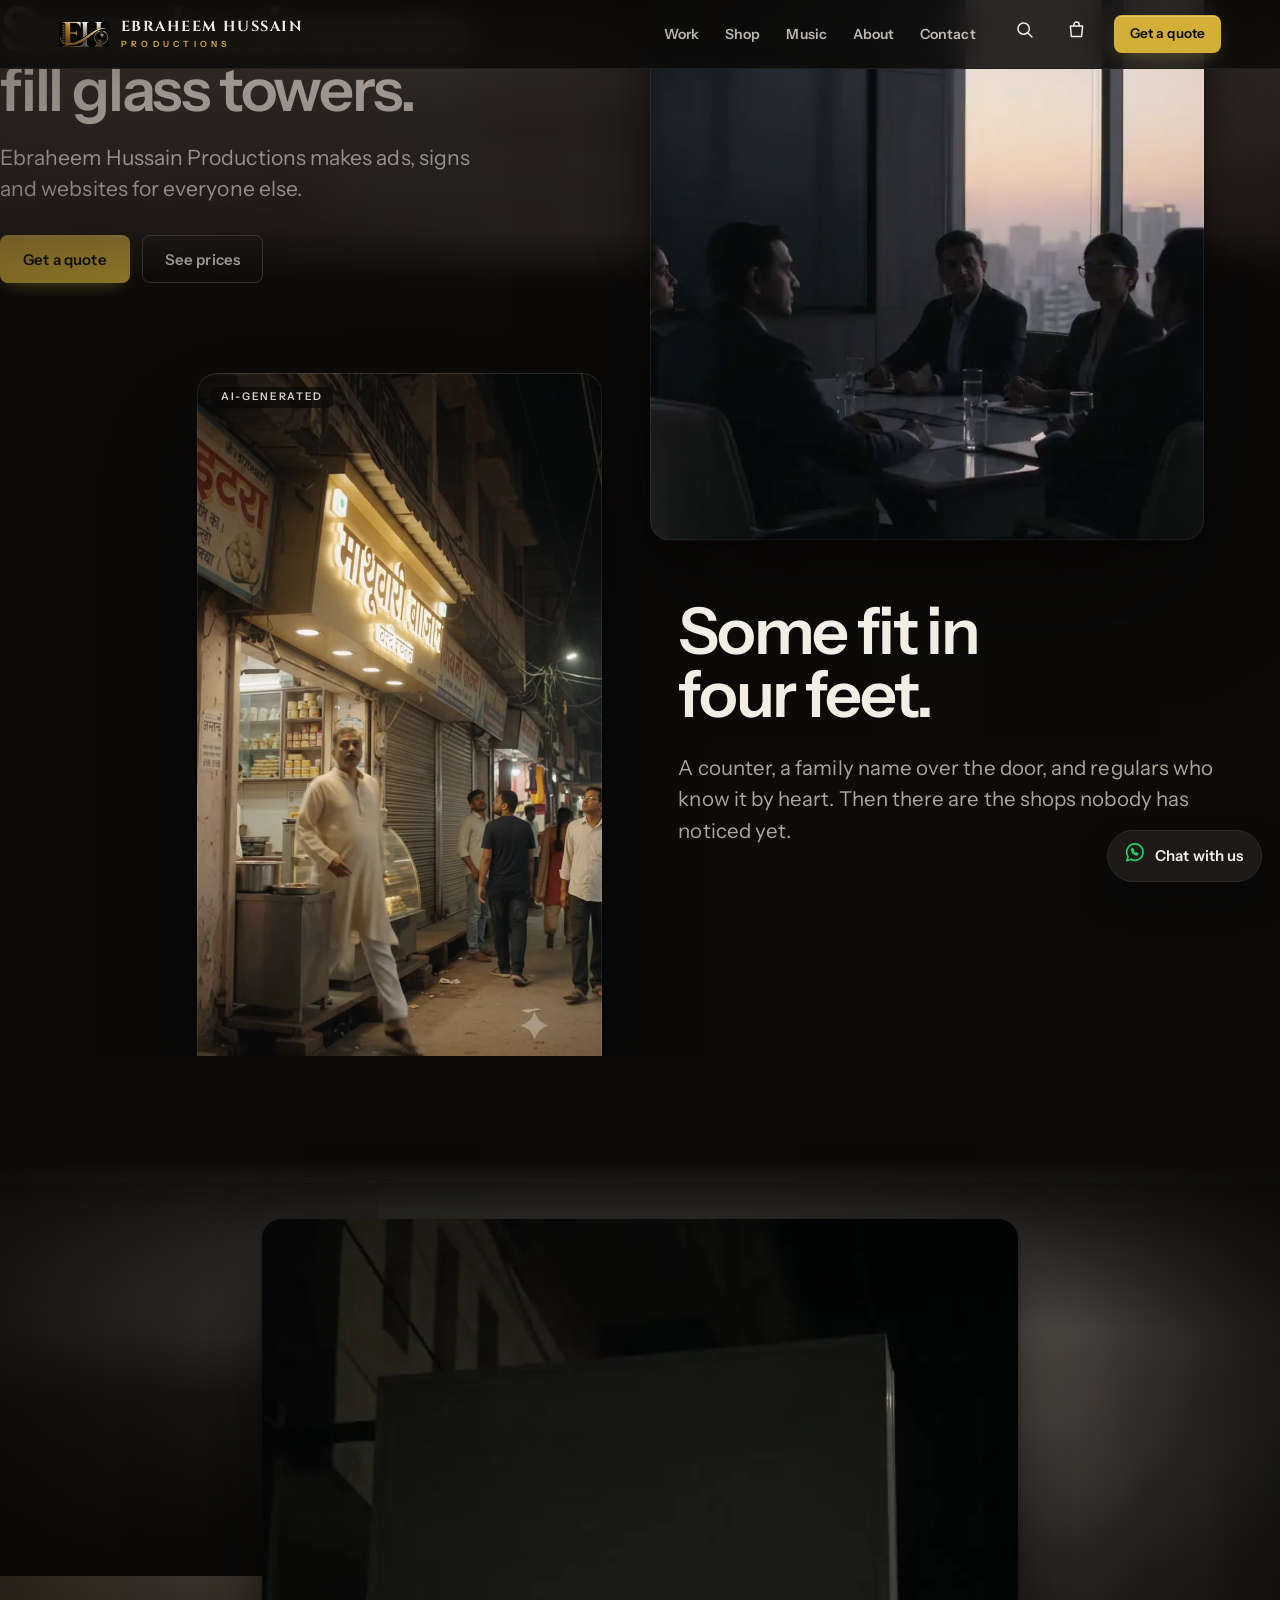
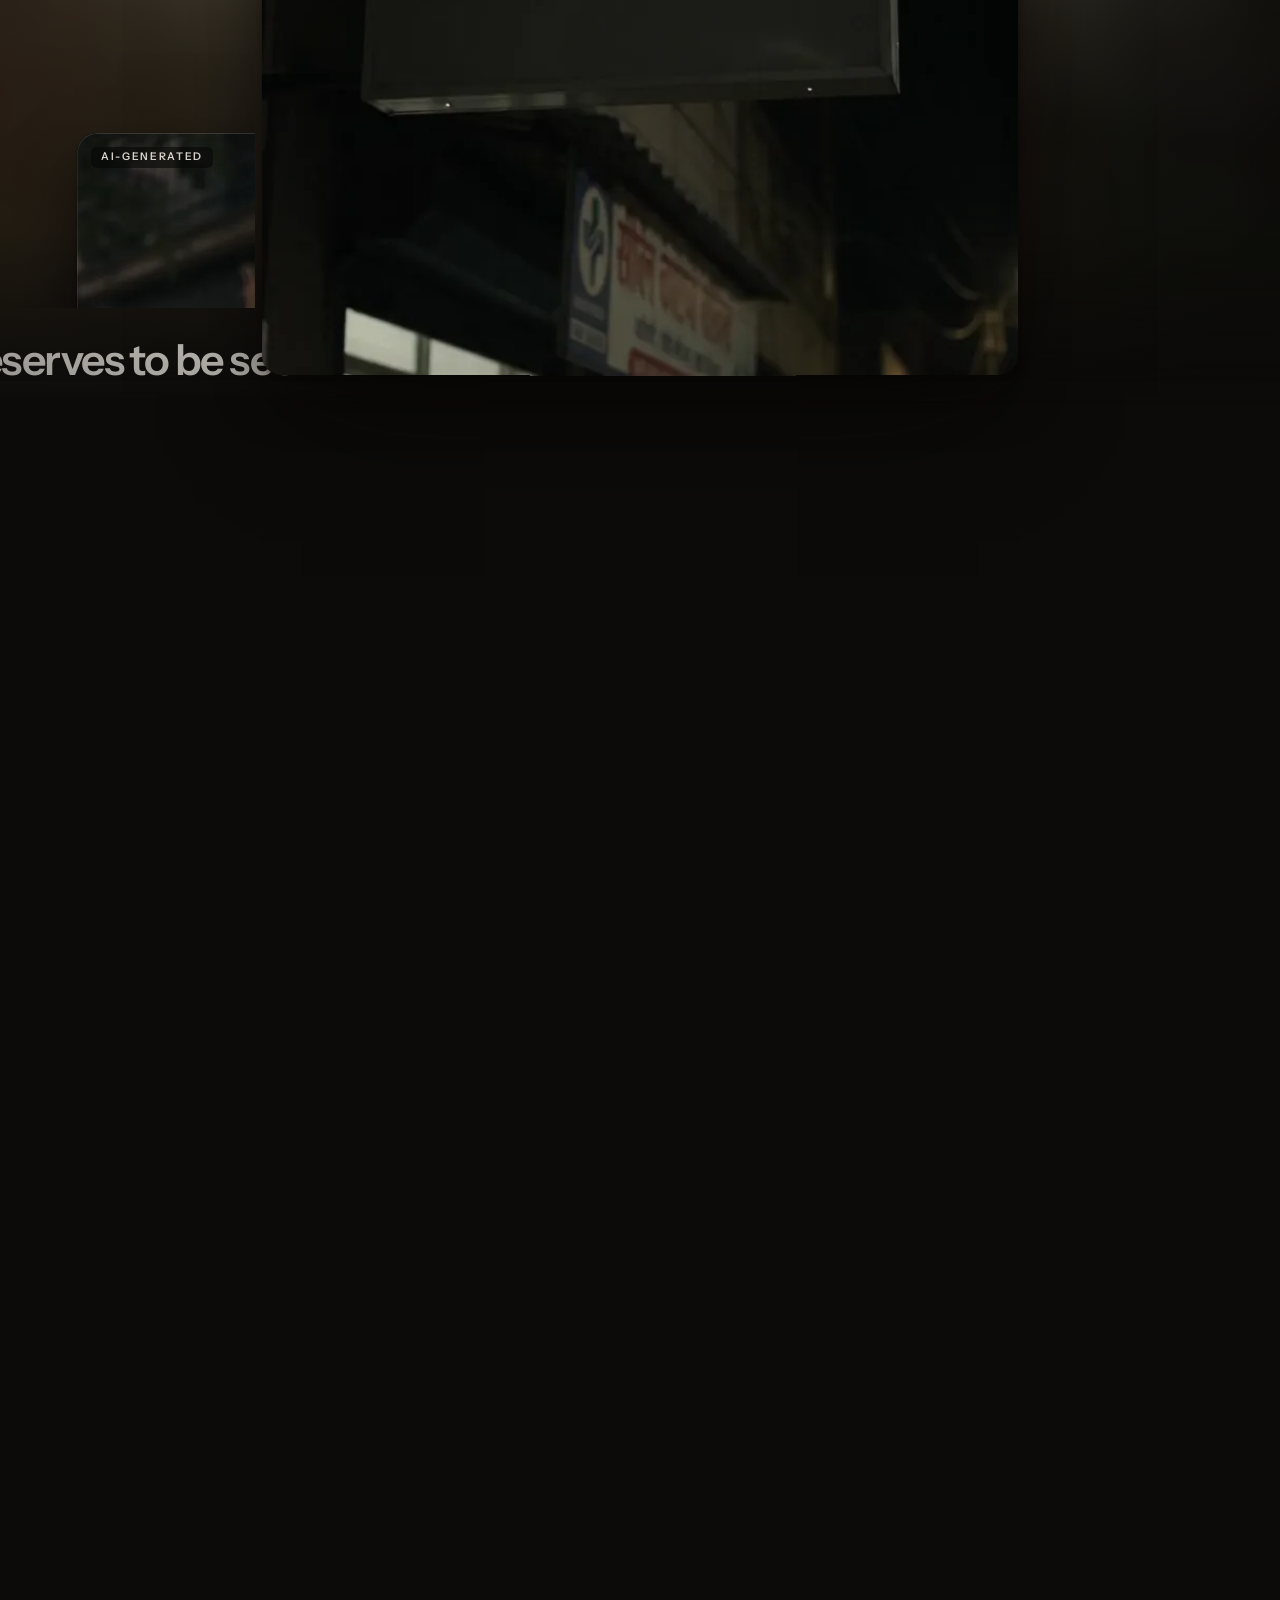
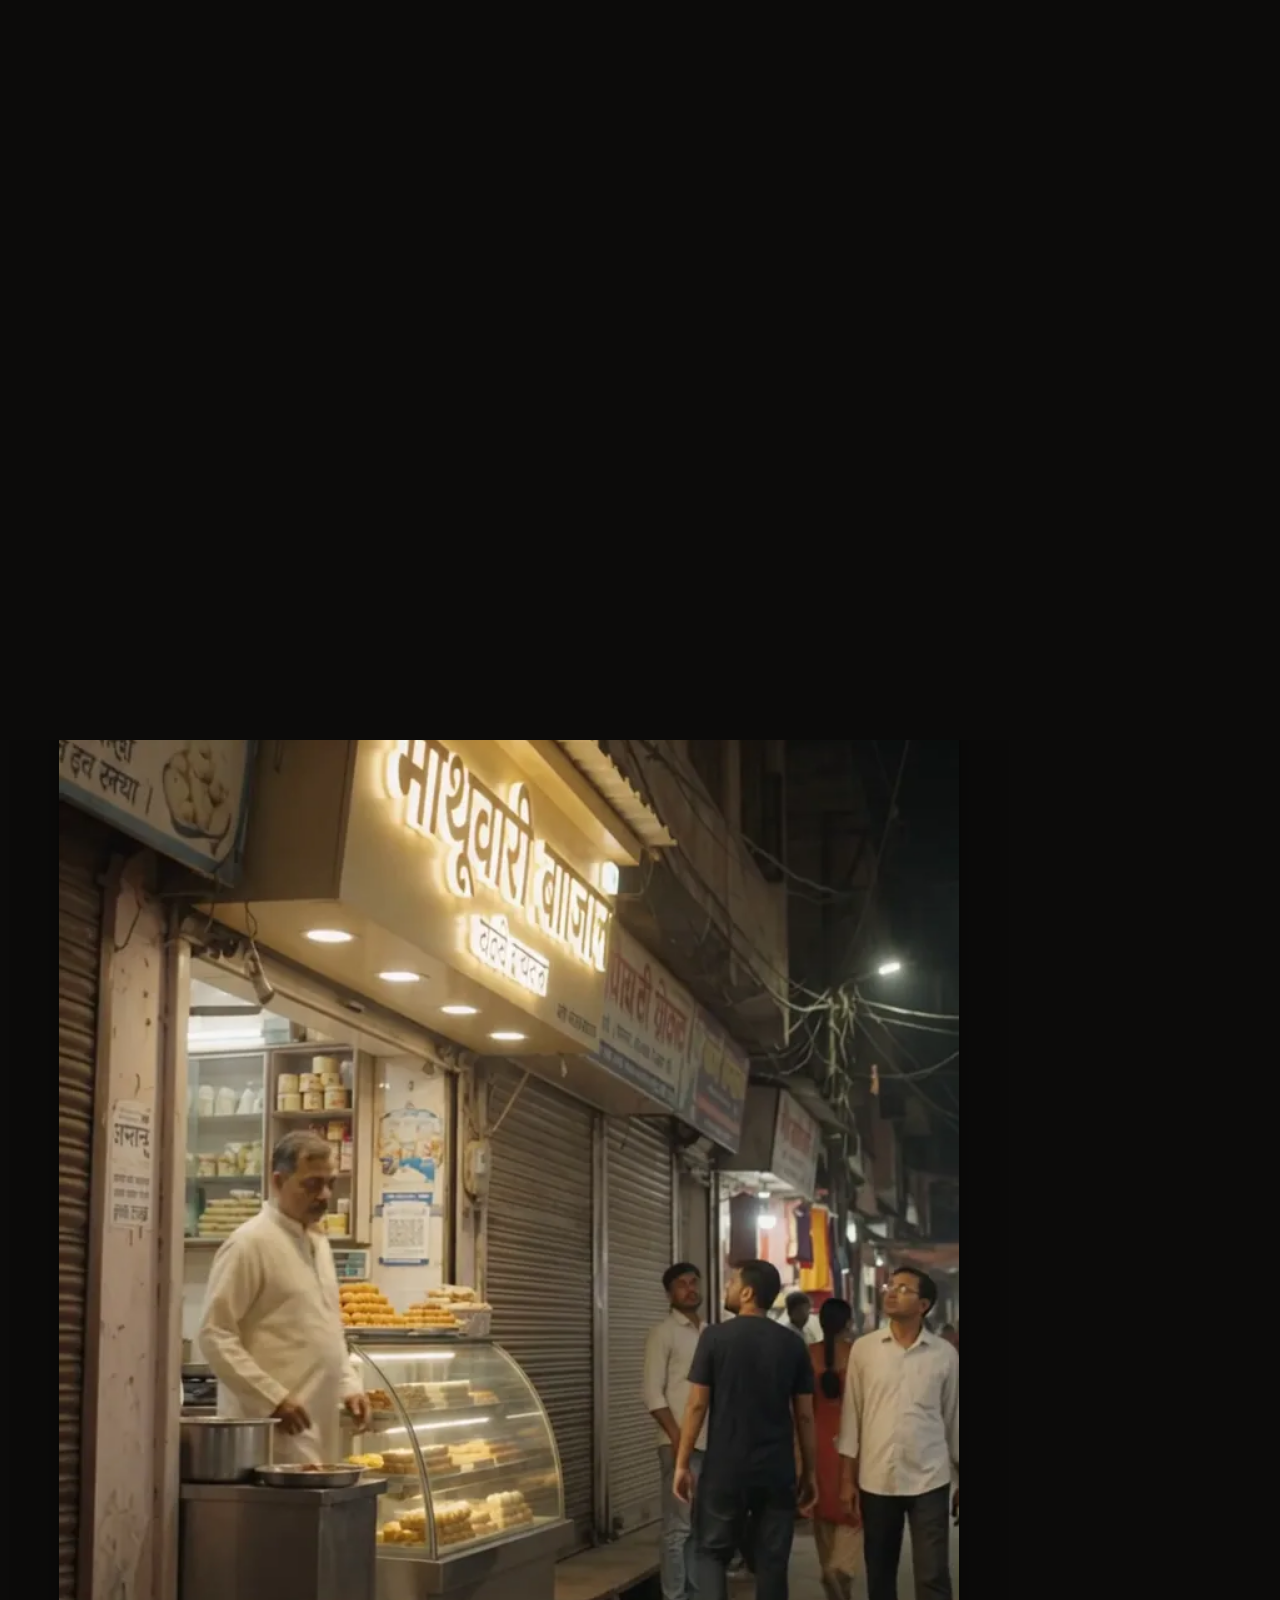
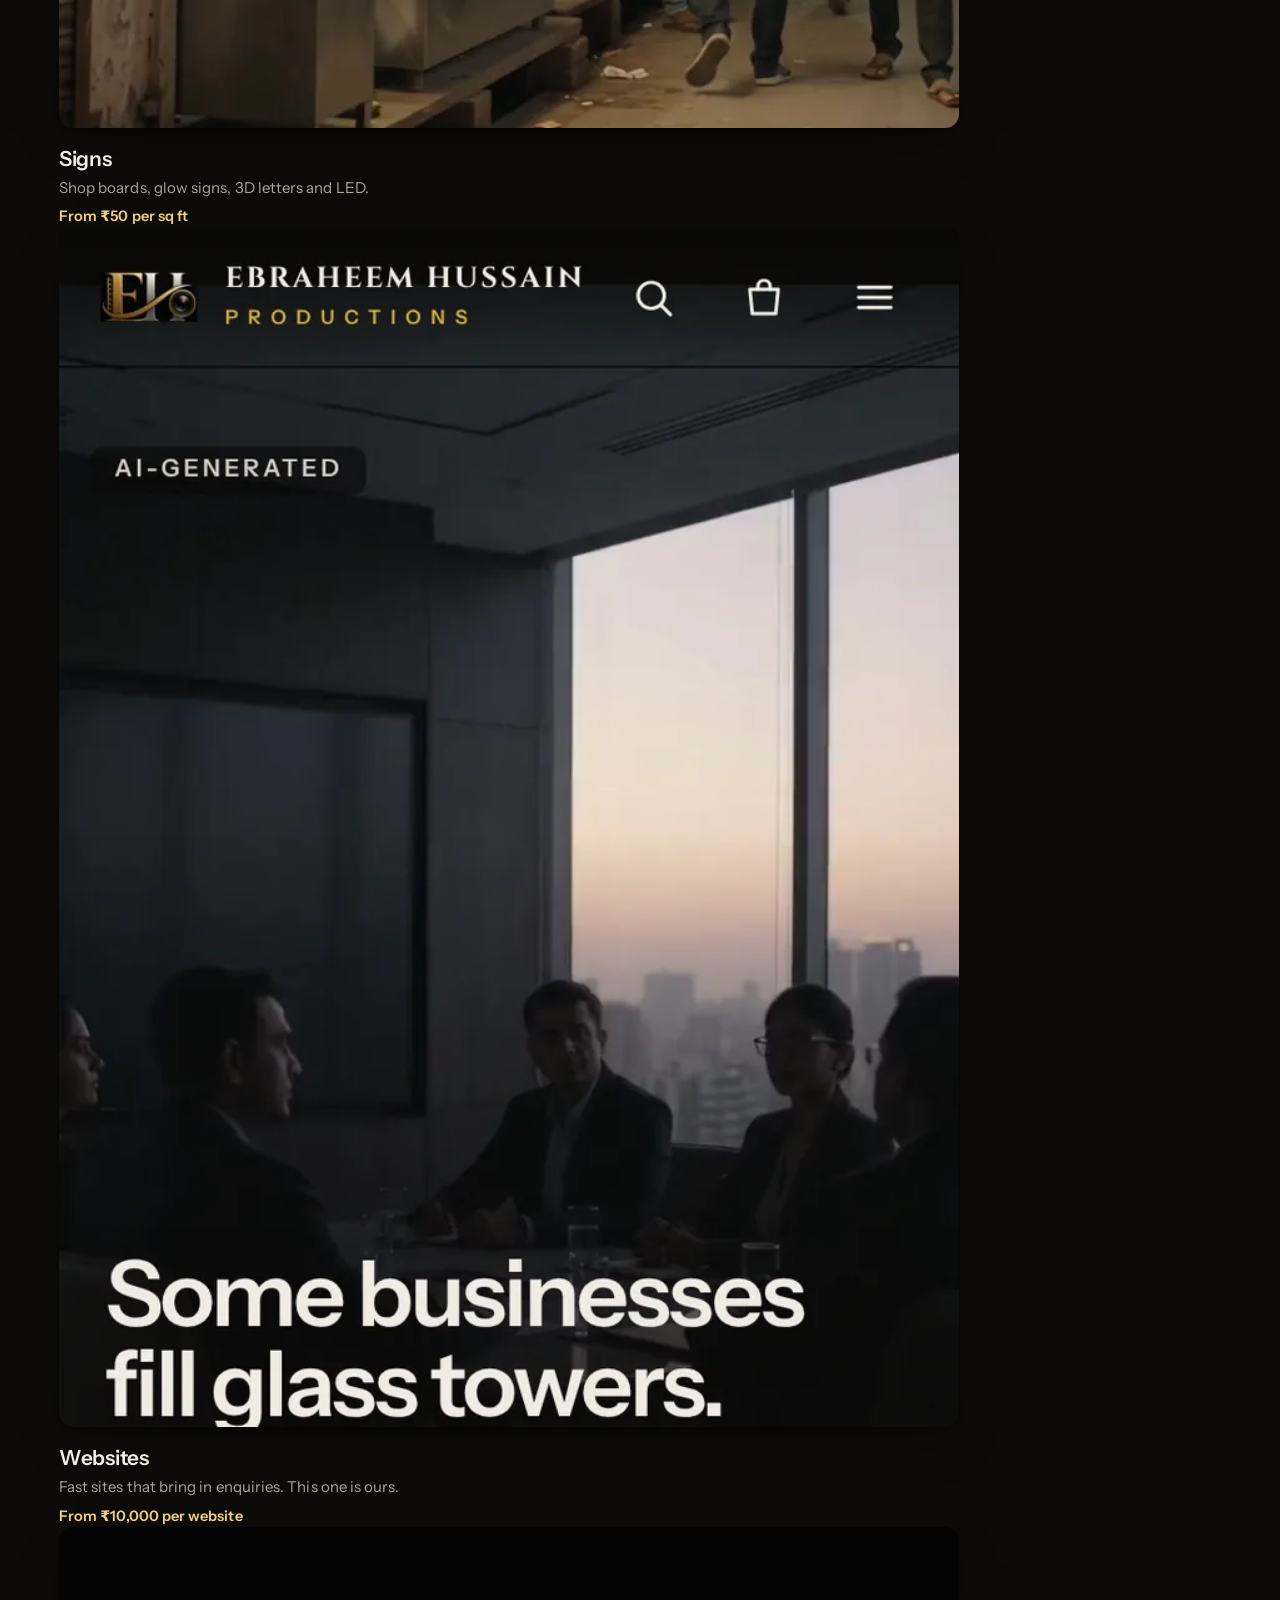
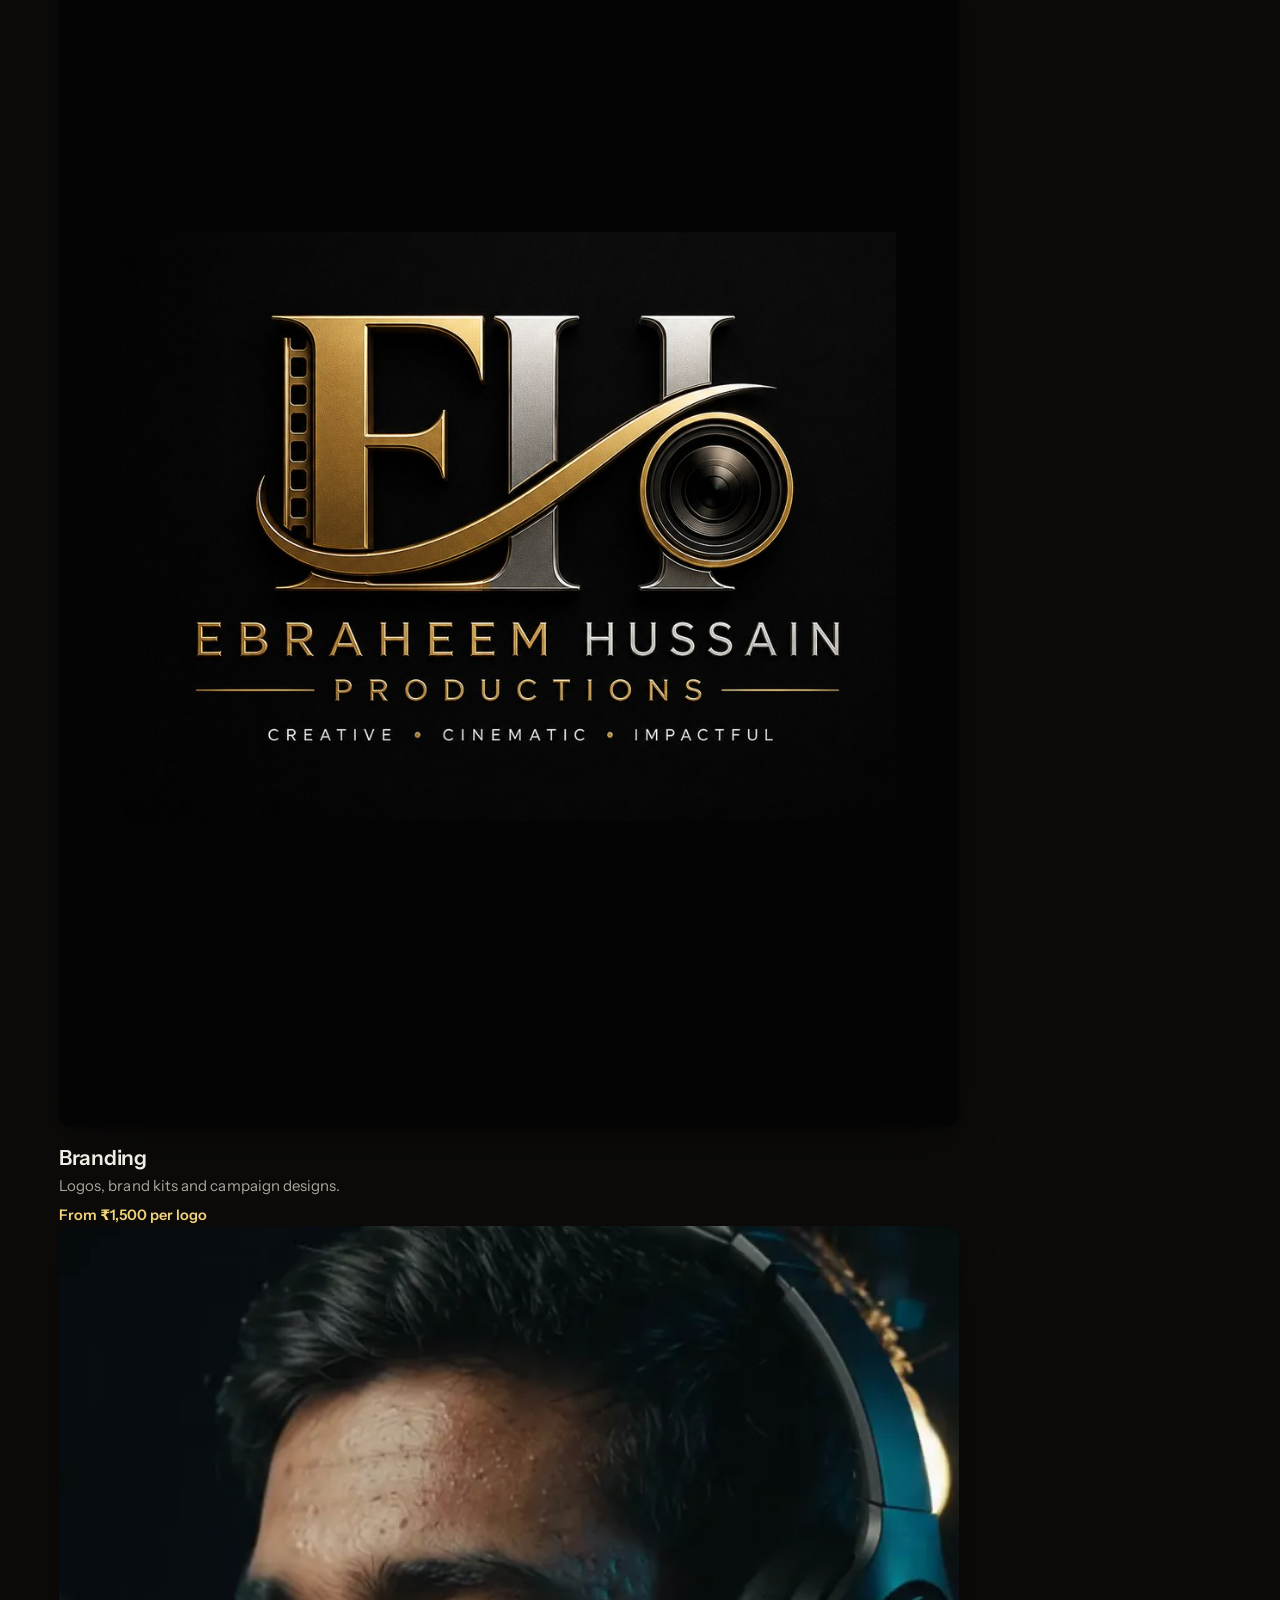
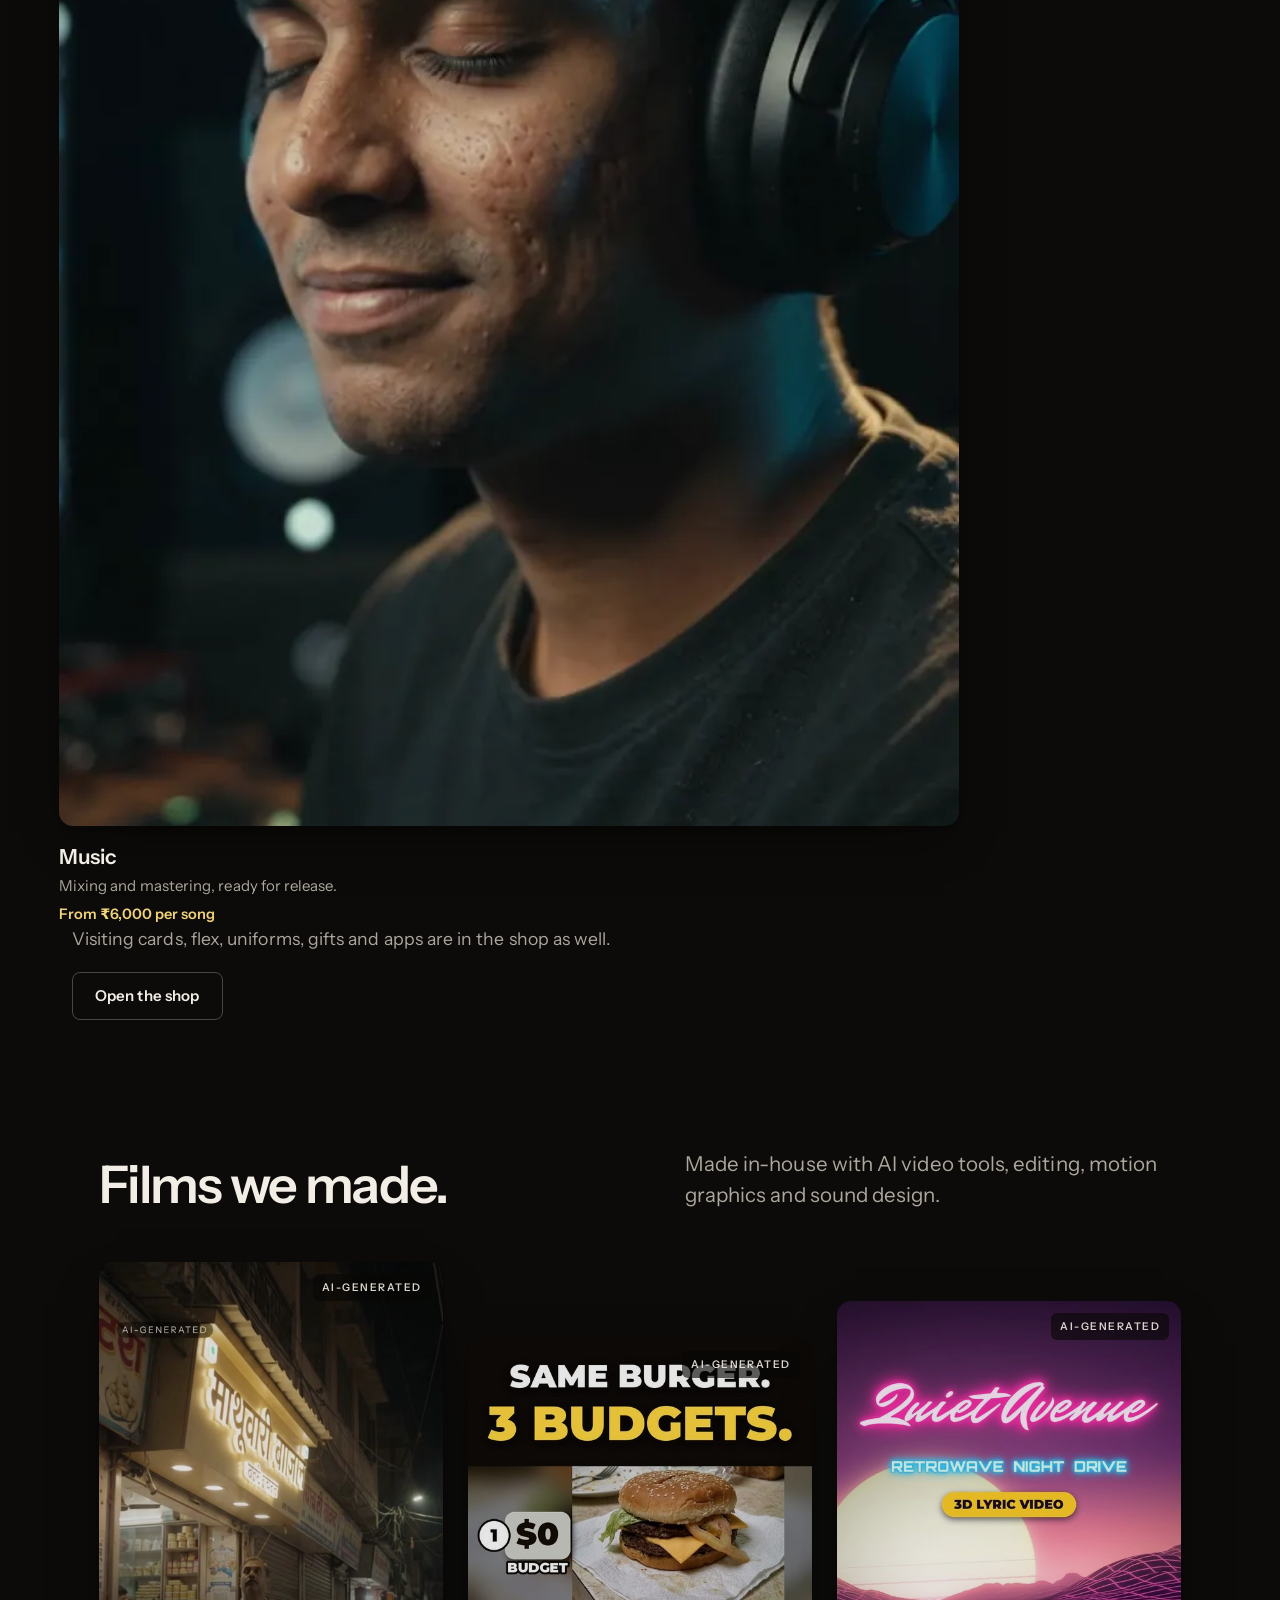
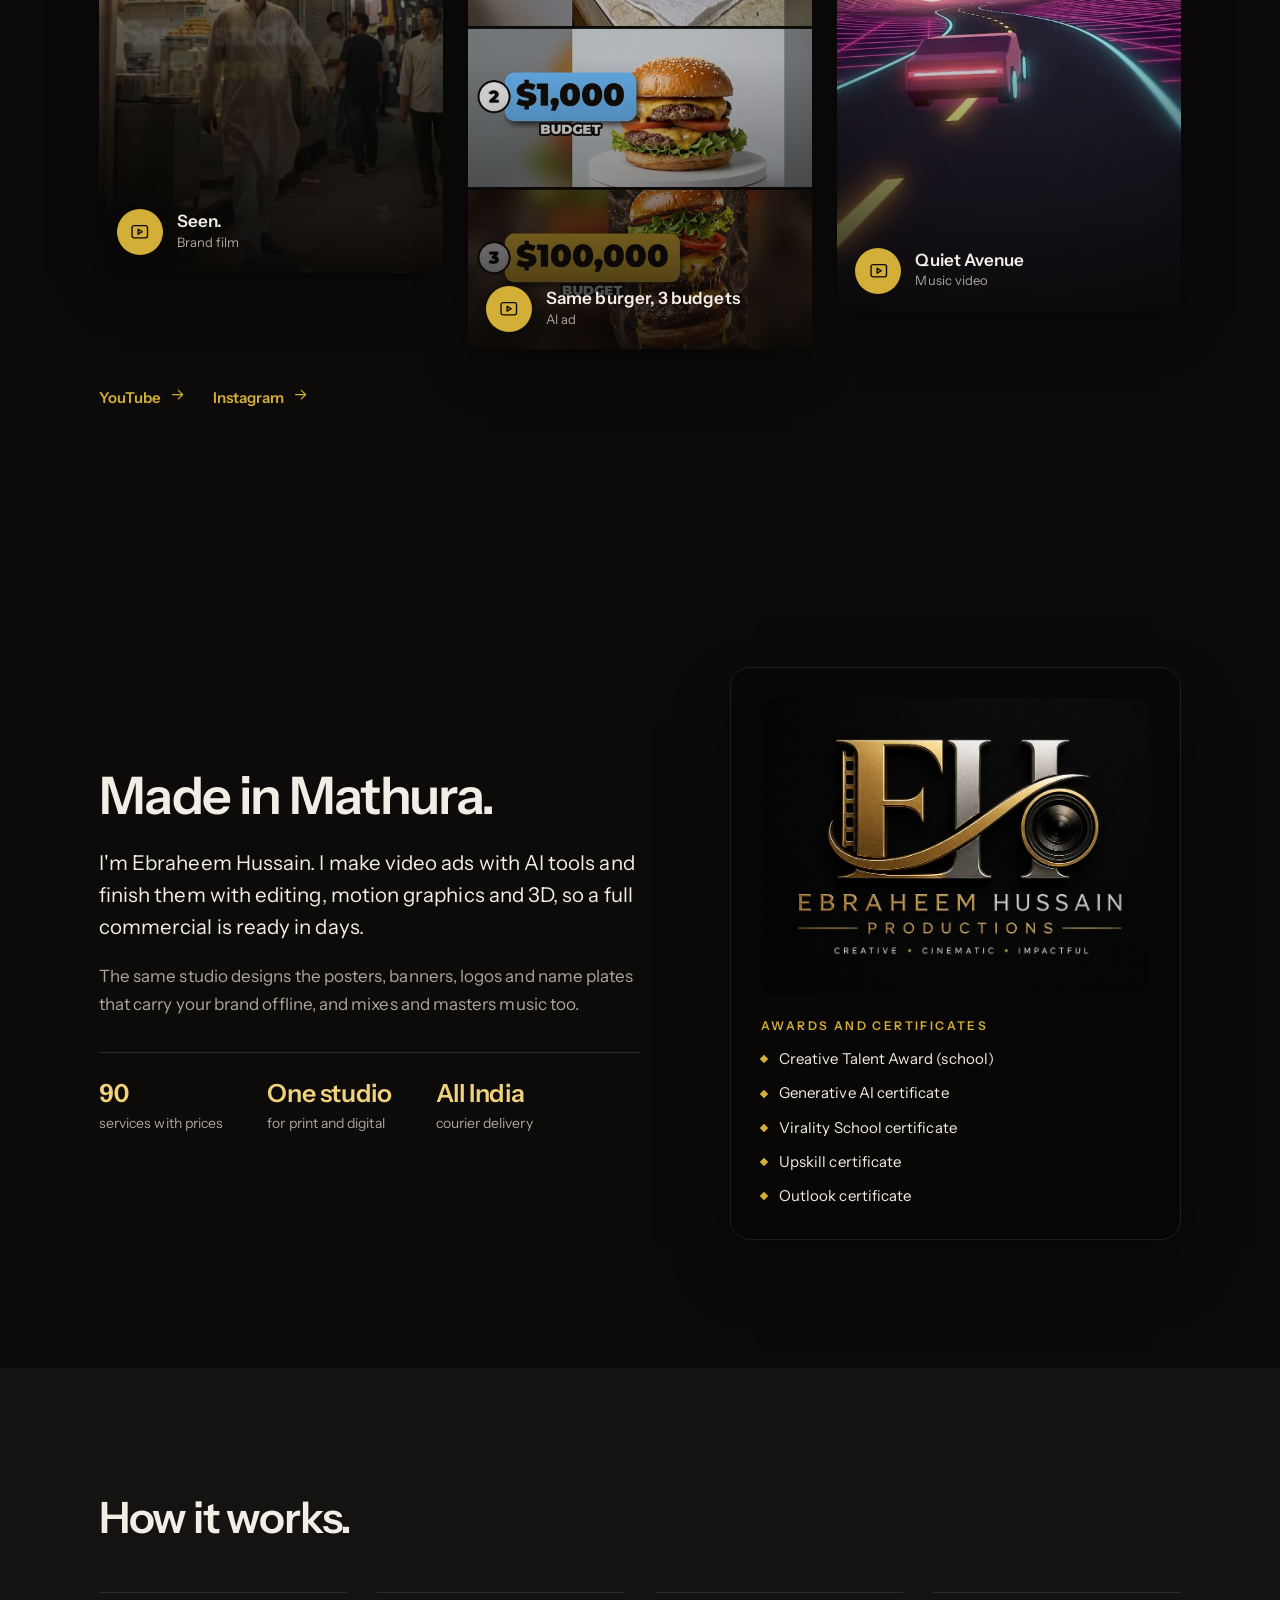
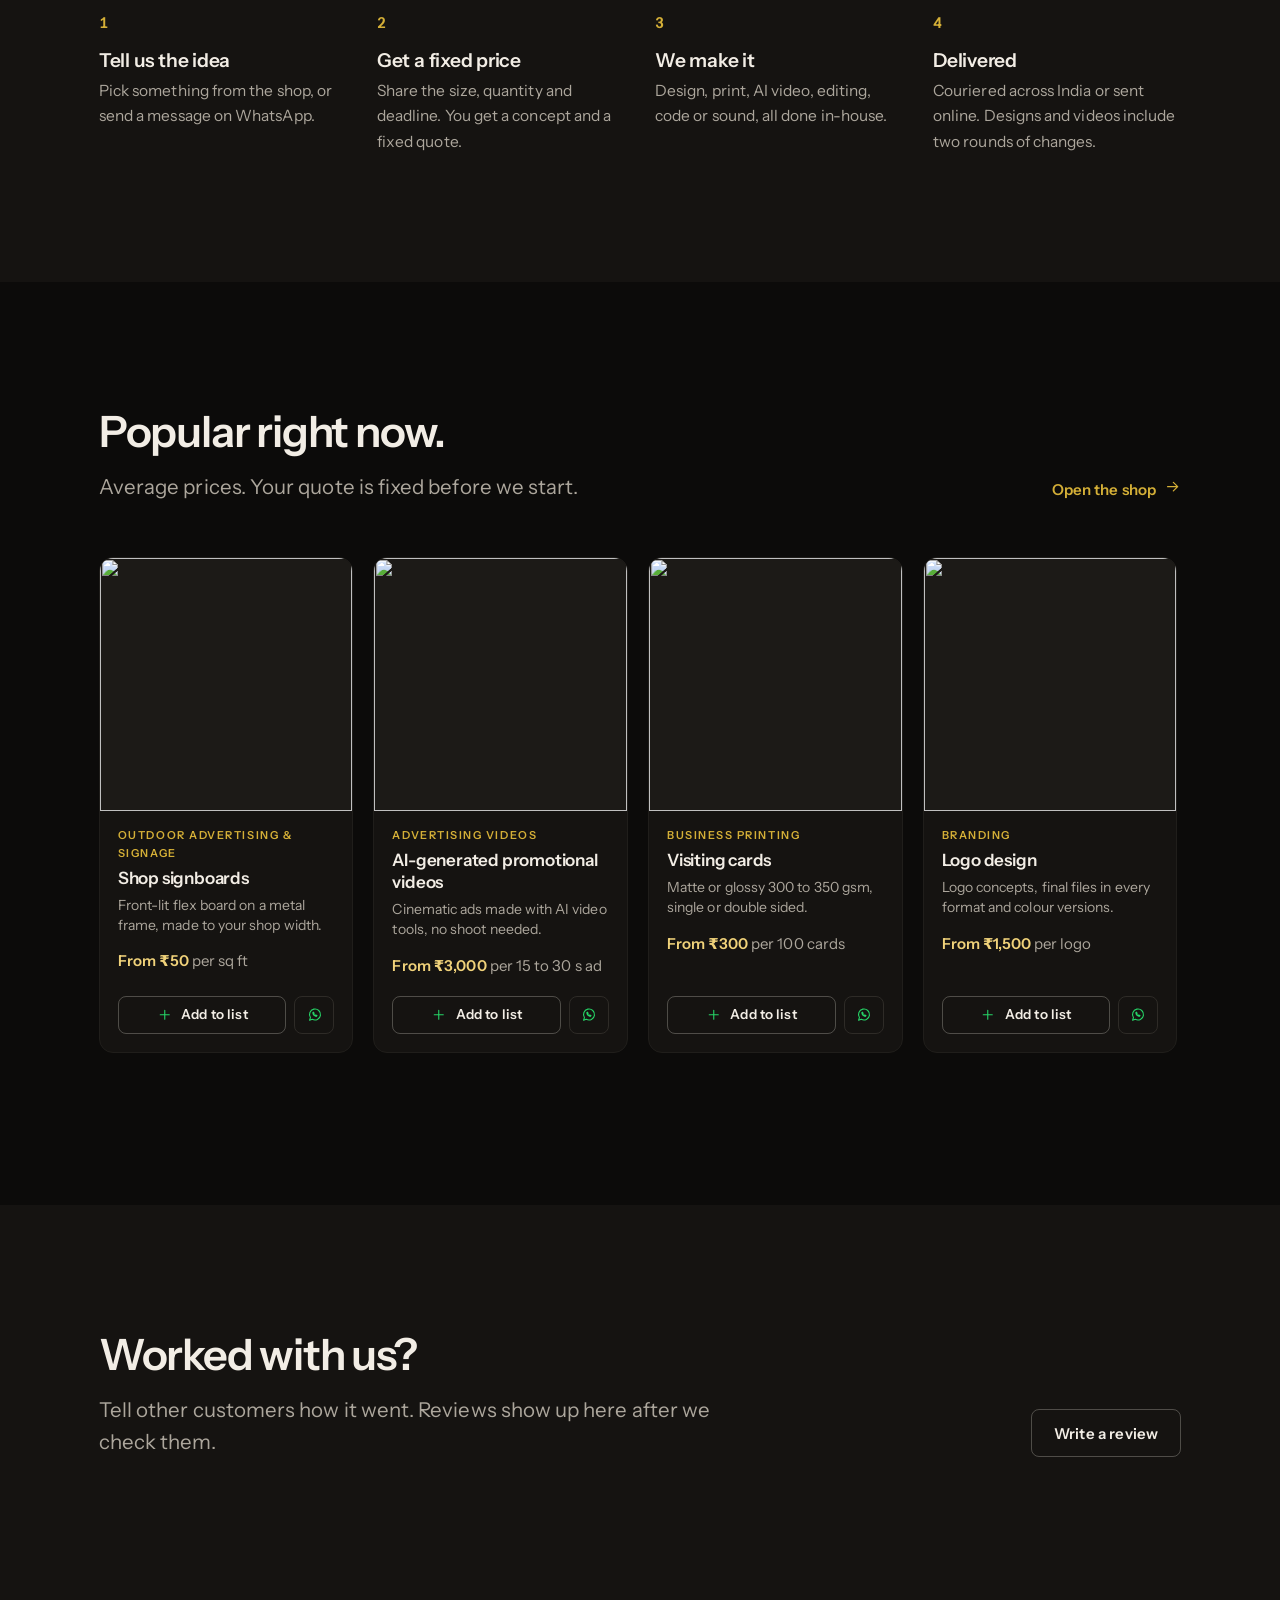
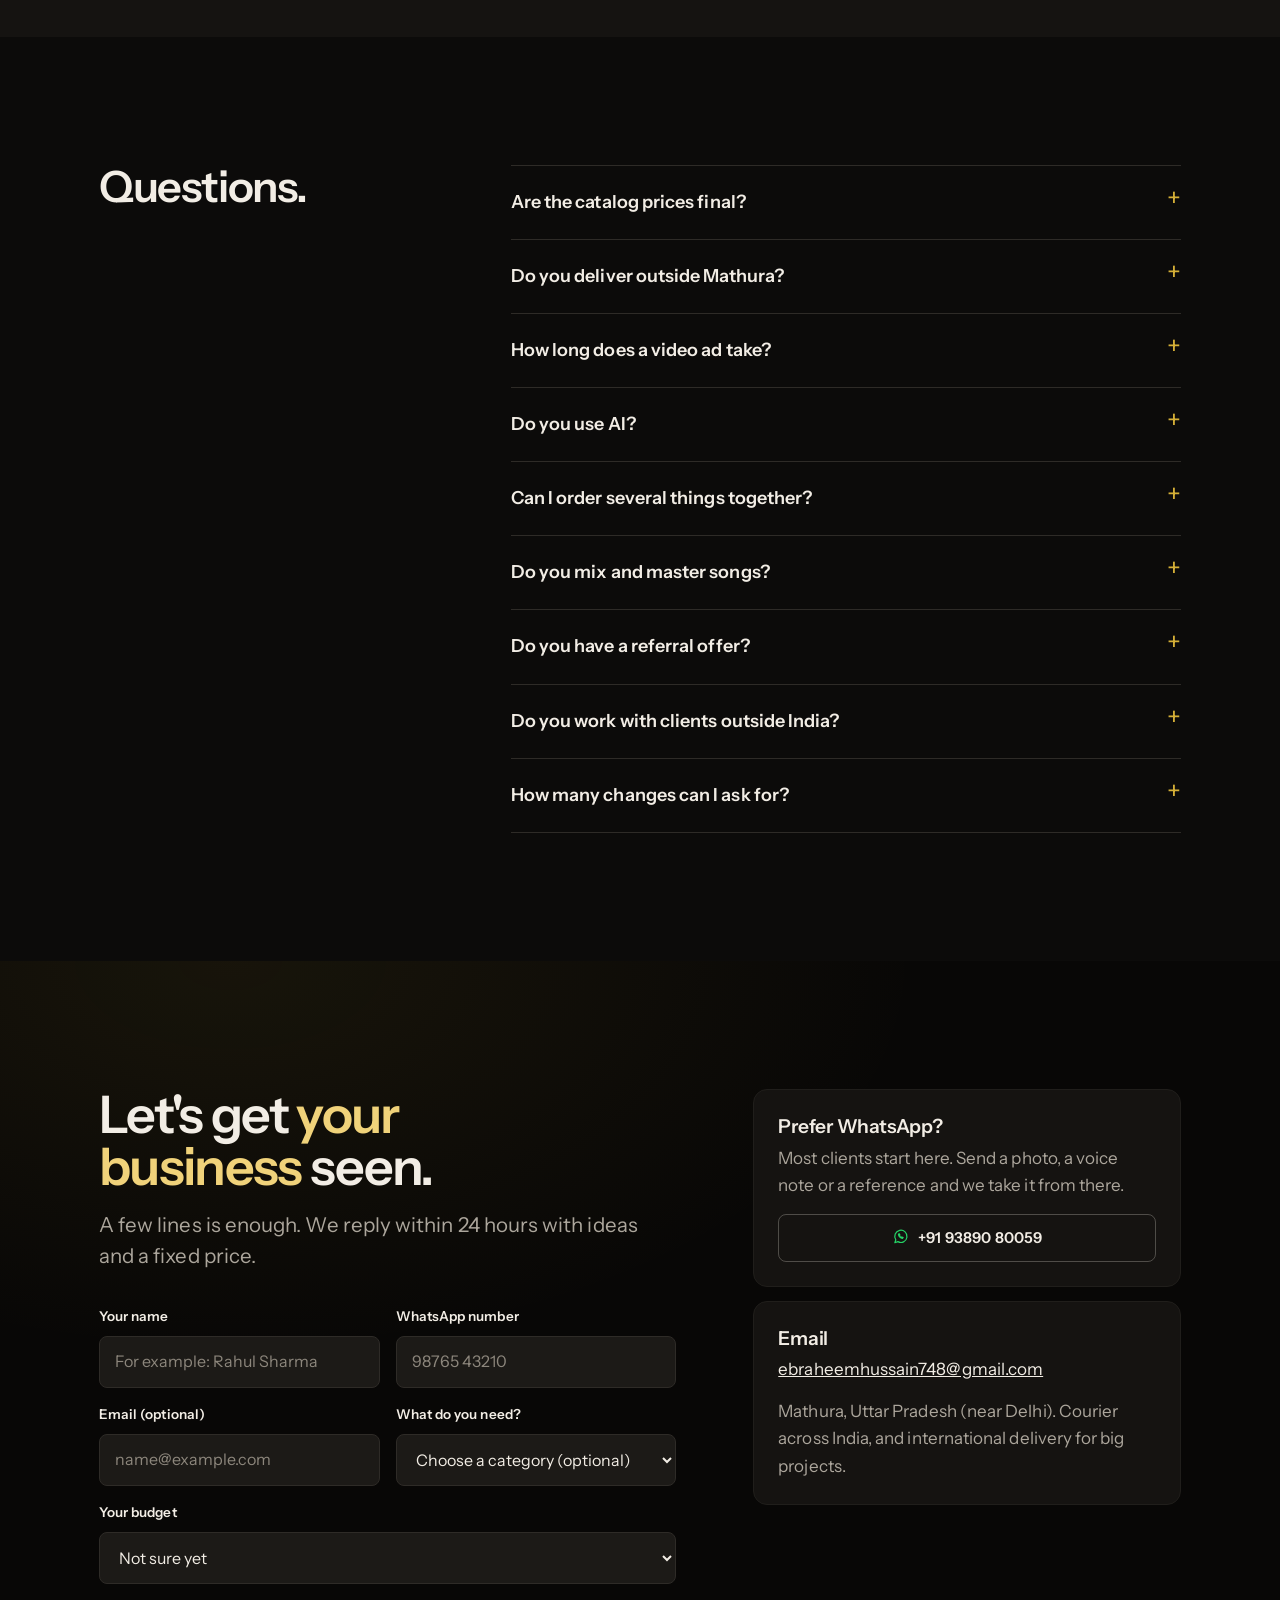
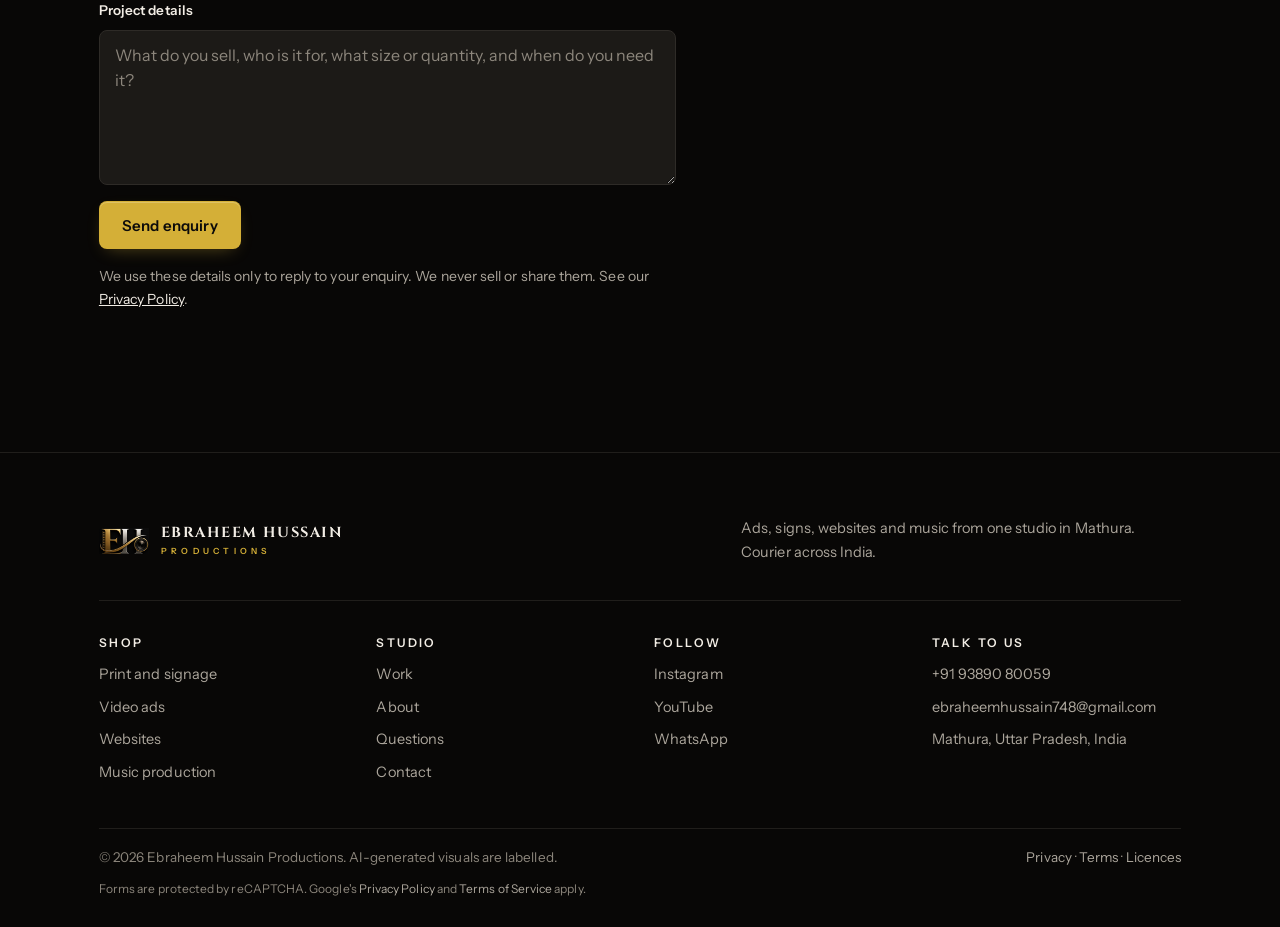
==== index.html @ b34cd314 "Move the site to its own domain: ehproductions.in CNAME for GitHub Pages; canonical, og, sitemap, ro" ====
<!doctype html>
<html lang="en">
<head>
  <meta charset="utf-8">
  <meta http-equiv="Content-Security-Policy" content="default-src 'self'; script-src 'self' https://www.gstatic.com https://www.google.com; style-src 'self' 'unsafe-inline'; img-src 'self' data: https://images.unsplash.com; font-src 'self'; media-src 'self' blob:; connect-src 'self' https://firestore.googleapis.com https://*.googleapis.com https://formsubmit.co https://www.google.com; frame-src https://www.youtube-nocookie.com https://www.google.com; object-src 'none'; base-uri 'self'; form-action 'self'; upgrade-insecure-requests">
  <meta name="referrer" content="strict-origin-when-cross-origin">
  <meta name="viewport" content="width=device-width, initial-scale=1, viewport-fit=cover">
  <title>Ebraheem Hussain Productions | AI video ads, print, signage, websites and music</title>
  <meta name="description" content="AI video ads, signboards, flex banners, visiting cards, uniforms, gifts, websites, apps and music mixing and mastering. Ebraheem Hussain Productions, Mathura (near Delhi). Courier all over India.">
  <meta name="theme-color" content="#0c0b0a">
  <link rel="canonical" href="https://ehproductions.in/">
  <link rel="icon" href="assets/img/favicon.png" type="image/png">
  <link rel="apple-touch-icon" href="assets/img/icon-192.png">
  <meta property="og:type" content="website">
  <meta property="og:site_name" content="Ebraheem Hussain Productions">
  <meta property="og:title" content="Ebraheem Hussain Productions | AI video ads, print, signage, websites and music">
  <meta property="og:description" content="AI video ads, signboards, flex banners, visiting cards, uniforms, gifts, websites, apps and music mixing and mastering. Ebraheem Hussain Productions, Mathura (near Delhi). Courier all over India.">
  <meta property="og:image" content="https://ehproductions.in/assets/img/og-image.jpg">
  <meta property="og:url" content="https://ehproductions.in/">
  <meta name="twitter:card" content="summary_large_image">
  <link rel="preload" href="assets/fonts/font-text-600.woff2" as="font" type="font/woff2" crossorigin>
  <link rel="preload" href="assets/fonts/font-text-400.woff2" as="font" type="font/woff2" crossorigin>
  <link rel="preload" href="assets/fonts/font-serif-700.woff2" as="font" type="font/woff2" crossorigin>
  <link rel="preconnect" href="https://images.unsplash.com">
  <link rel="stylesheet" href="css/scrollcraft.css?v=7530aa90">
  <link rel="stylesheet" href="css/styles.css?v=7530aa90">
  <script type="application/ld+json">
  {"@context":"https://schema.org","@type":"ProfessionalService","name":"Ebraheem Hussain Productions",
   "description":"AI video ads, websites, apps, branding, signage, flex banners, printing, uniforms, promotional gifts and music mixing and mastering. Courier all over India.",
   "url":"https://ehproductions.in/","image":"https://ehproductions.in/assets/img/og-image.jpg",
   "telephone":"+91 93890 80059","email":"ebraheemhussain748@gmail.com",
   "address":{"@type":"PostalAddress","addressLocality":"Mathura","addressRegion":"Uttar Pradesh","addressCountry":"IN"},
   "areaServed":["IN","US","Worldwide"],
   "sameAs":["https://www.youtube.com/channel/UCWhn9Tuk_qFfp__eVmOqNBQ","https://www.instagram.com/ebraheemhussainproductions/"]}
  </script>
  <noscript><style>[data-sc-cue],[data-sc-in],[data-sc-stagger]>*{opacity:1!important;transform:none!important}</style></noscript>
</head>
<body class="page-index">
  <a class="skip" href="#main">Skip to content</a>
  <header class="nav">
    <div class="announce" id="announce" hidden></div>
    <div class="wrap nav__row">
      <a class="brand" href="./" aria-label="Ebraheem Hussain Productions, home">
        <img src="assets/img/logo-mark-96.png" alt="" width="62" height="32">
        <span>Ebraheem Hussain<small>Productions</small></span>
      </a>
      <ul class="nav__links" id="nav-links">
        <li><a href="./#work">Work</a></li>
        <li><a href="catalog">Shop</a></li>
        <li><a href="catalog?cat=music">Music</a></li>
        <li><a href="./#about">About</a></li>
        <li><a href="./#contact">Contact</a></li>
      </ul>
      <button class="iconbtn" type="button" id="search-open" aria-expanded="false" aria-controls="searchpanel" aria-label="Search"><span data-icon="search"></span></button>
      <button class="iconbtn" type="button" data-open-quote aria-label="Open my list"><span data-icon="bag"></span><span class="badge qcount" data-n="0">0</span></button>
      <a class="btn btn--dark btn--sm nav__cta" href="./#contact">Get a quote</a>
      <button class="iconbtn nav__menu" type="button" id="menu-open" aria-label="Menu"><span data-icon="menu"></span></button>
    </div>
    <div class="searchpanel" id="searchpanel" hidden>
      <div class="wrap">
        <form action="catalog" method="get" role="search">
          <label class="searchbox"><span data-icon="search"></span><span class="sr">Search products and services</span><input id="hq" name="q" type="search" placeholder="Search signboards, visiting cards, video ads, mixing…" autocomplete="off" enterkeyhint="search"></label>
          <button class="btn btn--dark" type="submit">Search</button>
        </form>
        <ul class="suggest" id="suggest"></ul>
      </div>
    </div>
  </header>

  <main id="main">
    <div class="sc-grain" aria-hidden="true"></div>

    <section class="act act--open" aria-labelledby="open-h" data-sc-act="scrub" data-sc-span="1.7" data-sc-dwell="0.24" data-sc-drift="#0c0b0a">
      <div data-sc-stage class="stage">
        <img class="amb" src="assets/story/amb-open.webp" alt="" data-sc-parallax="-1.6">
        <div class="film film--open" data-sc-parallax="-0.5">
          <img class="sc-stage__poster" src="assets/story/open-poster.webp" alt="" width="720" height="1280">
          <video data-sc-scrub data-sc-src="assets/story/open.mp4" data-sc-src-mobile="assets/story/open-m.mp4" muted playsinline aria-hidden="true"></video>
          <span class="film__ai">AI-generated</span>
        </div>
        <div class="sc-scrim scrim--open" aria-hidden="true"></div>
        <div class="sc-copy sc-copy--lead copy--open" data-sc-cue="0 0.8 0 0.3">
          <h1 id="open-h" class="sc-display show--hero" data-sc-kinetic="lines">Some businesses fill glass towers.</h1>
          <p class="hero-sub">Ebraheem Hussain Productions makes ads, signs and websites for everyone else.</p>
          <div class="hero-cta">
            <a class="btn btn--gold" href="#contact">Get a quote</a>
            <a class="btn btn--line" href="catalog">See prices</a>
          </div>
        </div>
      </div>
    </section>

    <section class="act act--feet" aria-labelledby="feet-h" data-sc-act="flow" data-sc-drift="#0e0c0a">
      <div class="feet">
        <figure class="film film--feet">
          <div class="feet__over" data-sc-reveal="left" data-sc-reveal-at="0.16 0.5">
            <img src="assets/story/shop.webp" alt="A small sweet shop on a busy street in Mathura at night, the owner standing in the doorway under his lit sign" width="720" height="1280" loading="lazy">
          </div>
          <figcaption class="film__ai">AI-generated</figcaption>
        </figure>
        <div class="feet__copy">
          <h2 id="feet-h" class="sc-display show--xl" data-sc-cue="0.26 1 0.3 0" data-sc-kinetic="lines">Some fit in four feet.</h2>
          <p class="lede" data-sc-cue="0.36 1 0.3 0">A counter, a family name over the door, and regulars who know it by heart. Then there are the shops nobody has noticed yet.</p>
        </div>
      </div>
    </section>

    <section class="act act--sign" id="your-sign" aria-labelledby="sign-h" data-sc-act="pin" data-sc-span="2.6" data-sc-drift="#080706">
      <div data-sc-stage class="stage">
        <img class="amb amb--sign" src="assets/story/amb-sign.webp" alt="">
        <div class="film film--sign">
          <div class="plate" id="sign-plate">
            <img class="plate__img" src="assets/story/sign-dark.webp" alt="" width="720" height="1280">
            <img class="plate__img plate__lit" src="assets/story/sign-lit.webp" alt="A blank sign board above a small clinic at night, switched on" width="720" height="1280">
            <div class="board" aria-hidden="true"><span class="board__name" id="board-name">Your shop</span></div>
          </div>
          <span class="film__ai">AI-generated</span>
        </div>
        <div class="sc-scrim scrim--sign" aria-hidden="true"></div>
        <div class="sc-copy copy--sign" data-sc-cue="0.34 1 0.2 0.05">
          <h2 id="sign-h" class="sc-display show--xl" data-sc-kinetic="lines">Every business deserves to be seen.</h2>
        </div>
        <div class="namer" data-sc-cue="0.48 1 0.2 0.05">
          <label for="shop-name">Type your shop's name</label>
          <input id="shop-name" type="text" maxlength="28" autocomplete="organization" enterkeyhint="done" placeholder="Sharma Sweets">
          <p class="namer__note">We make the real board too. <a href="product?id=glow-sign-boards">Glow sign boards</a> start at <span data-from="glow-sign-boards">₹180 per sq ft</span>.</p>
        </div>
      </div>
    </section>

    <section class="act act--spread" aria-labelledby="spread-h" data-sc-act="scrub" data-sc-span="1.5" data-sc-dwell="0.24" data-sc-drift="#0d0b09">
      <div data-sc-stage class="stage">
        <img class="amb" src="assets/story/amb-spread.webp" alt="" data-sc-parallax="-1.4">
        <div class="film film--spread" data-sc-parallax="-0.6">
          <img class="sc-stage__poster" src="assets/story/spread-poster.webp" alt="" width="720" height="1280">
          <video data-sc-scrub data-sc-src="assets/story/spread.mp4" data-sc-src-mobile="assets/story/spread-m.mp4" muted playsinline aria-hidden="true"></video>
          <span class="film__ai">AI-generated</span>
        </div>
        <div class="sc-scrim scrim--spread" aria-hidden="true"></div>
        <div class="sc-copy sc-copy--trail copy--spread" data-sc-cue="0.12 1 0.22 0.06">
          <h2 id="spread-h" class="sc-display show--lg" data-sc-kinetic="lines">Then people start taking photos.</h2>
          <p class="lede">A sign worth stopping for ends up on someone's phone, then on their friends' phones. We make both: the board on the street and the reel that gets shared.</p>
        </div>
      </div>
    </section>

    <section class="act act--range" id="services" aria-labelledby="range-h" data-sc-act="pan" data-sc-span="2.2" data-sc-drift="#0c0b0a">
      <div data-sc-stage class="stage stage--range">
        <div class="range" data-sc-pan="0.04">
          <div class="range__lead">
            <h2 id="range-h" class="sc-display show--lg">What we make.</h2>
            <p class="lede">Prices are average market rates we checked. You get a fixed quote before any work starts.</p>
            <p class="range__links"><a class="link" href="catalog">See every service <span data-icon="arrow"></span></a><a class="link" href="plan" data-open-plan>Not sure? Build my plan <span data-icon="arrow"></span></a></p>
          </div>
          <a class="svc" href="catalog?cat=video">
            <span class="svc__frame" data-sc-tilt="5"><img src="assets/story/rail-video.webp" alt="AI-generated frame: a founder filming her product on a turntable" width="720" height="1280" loading="lazy"></span>
            <h3>Video ads</h3>
            <p>AI commercials, reels and product films.</p>
            <p class="svc__price" data-from="ai-generated-promotional-videos">From ₹3,000 per 15 to 30 s ad</p>
          </a>
          <a class="svc" href="catalog?cat=signage">
            <span class="svc__frame" data-sc-tilt="5"><img src="assets/story/rail-sign.webp" alt="AI-generated frame: a lit sweet shop sign above a busy street at night" width="720" height="1280" loading="lazy"></span>
            <h3>Signs</h3>
            <p>Shop boards, glow signs, 3D letters and LED.</p>
            <p class="svc__price" data-from="shop-signboards">From ₹50 per sq ft</p>
          </a>
          <a class="svc" href="catalog?cat=websites">
            <span class="svc__frame svc__frame--web" data-sc-tilt="5"><img src="assets/story/rail-web.webp" alt="This website on a phone screen" width="720" height="1280" loading="lazy"></span>
            <h3>Websites</h3>
            <p>Fast sites that bring in enquiries. This one is ours.</p>
            <p class="svc__price" data-from="business-websites">From ₹10,000 per website</p>
          </a>
          <a class="svc" href="catalog?cat=branding">
            <span class="svc__frame svc__frame--logo" data-sc-tilt="5"><img src="assets/img/logo-full.jpg" alt="The Ebraheem Hussain Productions logo" width="900" height="685" loading="lazy"></span>
            <h3>Branding</h3>
            <p>Logos, brand kits and campaign designs.</p>
            <p class="svc__price" data-from="logo-design">From ₹1,500 per logo</p>
          </a>
          <a class="svc" href="catalog?cat=music">
            <span class="svc__frame" data-sc-tilt="5"><img src="assets/story/rail-music.webp" alt="AI-generated frame: a singer in headphones listening back in a studio" width="720" height="1280" loading="lazy"></span>
            <h3>Music</h3>
            <p>Mixing and mastering, ready for release.</p>
            <p class="svc__price" data-from="mixing-mastering-package">From ₹6,000 per song</p>
          </a>
          <div class="range__end">
            <p>Visiting cards, flex, uniforms, gifts and apps are in the shop as well.</p>
            <a class="btn btn--line" href="catalog">Open the shop</a>
          </div>
        </div>
      </div>
    </section>
    <span id="story-end" aria-hidden="true"></span>

    <section class="section work" id="work" aria-labelledby="work-h">
      <div class="wrap">
        <div class="section__head" data-sc-in data-sc-stagger="70">
          <h2 id="work-h" class="show--lg">Films we made.</h2>
          <p class="lede">Made in-house with AI video tools, editing, motion graphics and sound design.</p>
        </div>
        <div class="reels" id="work-list"></div>
        <p class="work__links"><a class="link" data-link="youtube" href="https://www.youtube.com/channel/UCWhn9Tuk_qFfp__eVmOqNBQ" target="_blank" rel="noopener">YouTube <span data-icon="arrow"></span></a> <a class="link" data-link="instagram" href="https://www.instagram.com/ebraheemhussainproductions/" target="_blank" rel="noopener">Instagram <span data-icon="arrow"></span></a></p>
      </div>
    </section>

    <section class="section about-sec" id="about" aria-labelledby="about-h">
      <div class="wrap about">
        <div class="about__text" data-sc-in data-sc-stagger="70">
          <h2 id="about-h" class="show--lg">Made in Mathura.</h2>
          <p class="lede">I'm Ebraheem Hussain. I make video ads with AI tools and finish them with editing, motion graphics and 3D, so a full commercial is ready in days.</p>
          <p>The same studio designs the posters, banners, logos and name plates that carry your brand offline, and mixes and masters music too.</p>
          <ul class="facts">
            <li><b id="fact-items">93</b><span>services with prices</span></li>
            <li><b>One studio</b><span>for print and digital</span></li>
            <li><b>All India</b><span>courier delivery</span></li>
          </ul>
        </div>
        <div class="about__card" data-sc-in>
          <img src="assets/img/logo-full.jpg" alt="Ebraheem Hussain Productions logo" width="900" height="685" loading="lazy">
          <h3>Awards and certificates</h3>
          <ul class="awards" id="creds"></ul>
        </div>
      </div>
    </section>

    <section class="section section--alt" id="process" aria-labelledby="process-h">
      <div class="wrap">
        <h2 id="process-h" class="show--md">How it works.</h2>
        <ol class="steps" data-sc-in data-sc-stagger="60">
          <li><h3>Tell us the idea</h3><p>Pick something from the shop, or send a message on WhatsApp.</p></li>
          <li><h3>Get a fixed price</h3><p>Share the size, quantity and deadline. You get a concept and a fixed quote.</p></li>
          <li><h3>We make it</h3><p>Design, print, AI video, editing, code or sound, all done in-house.</p></li>
          <li><h3>Delivered</h3><p>Couriered across India or sent online. Designs and videos include two rounds of changes.</p></li>
        </ol>
      </div>
    </section>

    <section class="section" aria-labelledby="pop-h">
      <div class="wrap">
        <div class="section__head"><div><h2 id="pop-h" class="show--md">Popular right now.</h2><p class="lede">Average prices. Your quote is fixed before we start.</p></div><a class="link" href="catalog">Open the shop <span data-icon="arrow"></span></a></div>
        <div class="rail" id="rail"></div>
      </div>
    </section>

    <section class="section section--alt" id="reviews" aria-labelledby="reviews-h">
      <div class="wrap">
        <div class="section__head"><div><h2 id="reviews-h" class="show--md">Worked with us?</h2><p class="lede">Tell other customers how it went. Reviews show up here after we check them.</p></div><button class="btn btn--line" type="button" id="review-open" aria-expanded="false" aria-controls="review-form">Write a review</button></div>
        <div class="reviews" id="review-list" aria-live="polite" hidden></div>
        <form class="form panel" id="review-form" hidden novalidate>
          <div class="form__row">
            <label>Your name<input name="name" required maxlength="80" autocomplete="name"></label>
            <label>Business (optional)<input name="business" maxlength="80" autocomplete="organization"></label>
          </div>
          <fieldset class="stars">
            <legend>Rating</legend>
            <label><input type="radio" name="rating" value="5" checked>5</label>
            <label><input type="radio" name="rating" value="4">4</label>
            <label><input type="radio" name="rating" value="3">3</label>
            <label><input type="radio" name="rating" value="2">2</label>
            <label><input type="radio" name="rating" value="1">1</label>
          </fieldset>
          <label>Your review<textarea name="text" required maxlength="800" rows="4"></textarea></label>
          <div class="form__foot"><button class="btn btn--gold" type="submit">Submit review</button><p class="form__msg" role="status"></p></div>
          <p class="small">Your name, business and review will be shown on this website after we approve it. See our <a href="privacy">Privacy Policy</a>.</p>
        </form>
      </div>
    </section>

    <section class="section" id="faq" aria-labelledby="faq-h">
      <div class="wrap faq-wrap">
        <h2 id="faq-h" class="show--md">Questions.</h2>
        <div class="faq" id="faq-list"></div>
      </div>
    </section>

    <section class="section close" id="contact" aria-labelledby="contact-h">
      <div class="wrap contact">
        <div>
          <h2 id="contact-h" class="show--lg">Let's get <span id="close-name">your business</span> seen.</h2>
          <p class="lede">A few lines is enough. We reply within 24 hours with ideas and a fixed price.</p>
          <form class="form" id="lead-form" novalidate>
            <div class="form__row">
              <label>Your name<input name="name" required maxlength="80" autocomplete="name" placeholder="For example: Rahul Sharma"><span class="form__err" data-for="name"></span></label>
              <label>WhatsApp number<input name="phone" type="tel" inputmode="tel" required maxlength="16" autocomplete="tel" placeholder="98765 43210"><span class="form__err" data-for="phone"></span></label>
            </div>
            <div class="form__row">
              <label>Email (optional)<input name="email" type="email" inputmode="email" maxlength="80" autocomplete="email" placeholder="name@example.com"><span class="form__err" data-for="email"></span></label>
              <label>What do you need?<select name="service" id="service-select"></select></label>
            </div>
            <label>Your budget<select name="budget">
                <option value="">Not sure yet</option>
                <option>Under ₹5,000</option>
                <option>₹5,000 to ₹15,000</option>
                <option>₹15,000 to ₹50,000</option>
                <option>₹50,000 to ₹1 lakh</option>
                <option>Above ₹1 lakh</option>
              </select></label>
            <label>Project details<textarea name="message" required minlength="10" maxlength="2000" rows="5" placeholder="What do you sell, who is it for, what size or quantity, and when do you need it?"></textarea><span class="form__err" data-for="message"></span></label>
            <input class="hp" name="website" tabindex="-1" autocomplete="off" aria-hidden="true">
            <div class="form__foot"><button class="btn btn--gold" type="submit">Send enquiry</button><p class="form__msg" role="status"></p></div>
            <p class="small">We use these details only to reply to your enquiry. We never sell or share them. See our <a href="privacy">Privacy Policy</a>.</p>
          </form>
        </div>
        <aside class="contact__side">
          <div class="contact__card">
            <h3>Prefer WhatsApp?</h3>
            <p>Most clients start here. Send a photo, a voice note or a reference and we take it from there.</p>
            <a class="btn btn--line btn--block" data-link="whatsapp" href="https://wa.me/919389080059" target="_blank" rel="noopener"><span data-icon="wa"></span>+91 93890 80059</a>
          </div>
          <div class="contact__card">
            <h3>Email</h3>
            <p><a data-link="email" href="mailto:ebraheemhussain748@gmail.com">ebraheemhussain748@gmail.com</a></p>
            <p>Mathura, Uttar Pradesh (near Delhi). Courier across India, and international delivery for big projects.</p>
          </div>
        </aside>
      </div>
    </section>
  </main>

  <footer class="foot">
    <div class="wrap">
      <div class="foot__top">
        <a class="brand brand--foot" href="./" aria-label="Ebraheem Hussain Productions, home">
          <img src="assets/img/logo-mark-96.png" alt="" width="62" height="32">
          <span>Ebraheem Hussain<small>Productions</small></span>
        </a>
        <p class="foot__line">Ads, signs, websites and music from one studio in Mathura. Courier across India.</p>
      </div>
      <div class="foot__grid">
        <div>
          <h4>Shop</h4>
          <ul>
            <li><a href="catalog?type=offline">Print and signage</a></li>
            <li><a href="catalog?cat=video">Video ads</a></li>
            <li><a href="catalog?cat=websites">Websites</a></li>
            <li><a href="catalog?cat=music">Music production</a></li>
          </ul>
        </div>
        <div>
          <h4>Studio</h4>
          <ul>
            <li><a href="./#work">Work</a></li>
            <li><a href="./#about">About</a></li>
            <li><a href="./#faq">Questions</a></li>
            <li><a href="./#contact">Contact</a></li>
          </ul>
        </div>
        <div>
          <h4>Follow</h4>
          <ul>
            <li><a data-link="instagram" href="https://www.instagram.com/ebraheemhussainproductions/" target="_blank" rel="noopener">Instagram</a></li>
            <li><a data-link="youtube" href="https://www.youtube.com/channel/UCWhn9Tuk_qFfp__eVmOqNBQ" target="_blank" rel="noopener">YouTube</a></li>
            <li><a data-link="whatsapp" href="https://wa.me/919389080059" target="_blank" rel="noopener">WhatsApp</a></li>
          </ul>
        </div>
        <div>
          <h4>Talk to us</h4>
          <ul>
            <li><a data-link="call" href="tel:+919389080059">+91 93890 80059</a></li>
            <li><a data-link="email" href="mailto:ebraheemhussain748@gmail.com">ebraheemhussain748@gmail.com</a></li>
            <li>Mathura, Uttar Pradesh, India</li>
          </ul>
        </div>
      </div>
      <div class="foot__base">
        <p>© <span class="year">2026</span> Ebraheem Hussain Productions. AI-generated visuals are labelled.</p>
        <p><a href="privacy">Privacy</a> · <a href="terms">Terms</a> · <a href="licenses">Licences</a></p>
        <p class="foot__rc">Forms are protected by reCAPTCHA. Google's <a href="https://policies.google.com/privacy" rel="noopener">Privacy Policy</a> and <a href="https://policies.google.com/terms" rel="noopener">Terms of Service</a> apply.</p>
      </div>
    </div>
  </footer>
  <a class="fab" data-link="whatsapp" href="https://wa.me/919389080059" target="_blank" rel="noopener" aria-label="Chat on WhatsApp"><span data-icon="wa"></span><span>Chat with us</span></a>

  <dialog class="player" id="player" aria-label="Video player">
    <div class="player__box" id="player-box"></div>
    <form method="dialog"><button class="btn btn--gold btn--sm player__close">Close video</button></form>
  </dialog>
  <script src="js/scrollcraft.js?v=7530aa90" defer></script>
  <script type="module" src="js/story.js?v=7530aa90"></script>
  <script type="module" src="js/main.js?v=7530aa90"></script>
</body>
</html>
---- css/styles.css ----
/* Ebraheem Hussain Productions. Night-street black, one gold, silver-warm ink, taken from the logo.
   Loads after css/scrollcraft.css (the scroll engine's floor) and themes it with its tokens.
   Sections: fonts and tokens · base · type · buttons · nav · footer · home story · home sections ·
   cards · shop · product · list drawer · forms · legal · admin · print · plan builder */

@font-face { font-family: "Cinzel"; src: url(../assets/fonts/font-serif-600.woff2) format("woff2"); font-weight: 600; font-display: swap; }
@font-face { font-family: "Cinzel"; src: url(../assets/fonts/font-serif-700.woff2) format("woff2"); font-weight: 700; font-display: swap; }
@font-face { font-family: "Instrument Sans"; src: url(../assets/fonts/font-text-400.woff2) format("woff2"); font-weight: 400; font-display: swap; }
@font-face { font-family: "Instrument Sans"; src: url(../assets/fonts/font-text-600.woff2) format("woff2"); font-weight: 500 700; font-display: swap; }

:root {
  /* engine roles */
  --sc-canvas: #0c0b0a;
  --sc-surface: #151311;
  --sc-ink: #f2ede5;
  --sc-ink-soft: #aca69c;
  --sc-accent: #d4af37;
  --sc-accent-ink: #0c0b0a;
  --sc-font-display: "Instrument Sans", system-ui, sans-serif;
  --sc-font-text: "Instrument Sans", -apple-system, "Segoe UI", system-ui, sans-serif;
  --sc-font-mono: ui-monospace, "SFMono-Regular", Menlo, monospace;
  --sc-shadow-color: 30 30% 2%;

  /* site names, kept so every page script and the admin keep working */
  --bg: var(--sc-canvas);
  --surface: var(--sc-surface);
  --raised: #1c1a17;
  --raised-2: #25221e;
  --ink: var(--sc-ink);
  --muted: var(--sc-ink-soft);
  --faint: #8c867c;
  --line: #2e2b27;
  --hair: #201e1b;
  --gold: #d4af37;
  --gold-hi: #f0d27a;
  --gold-deep: #9a7624;
  --gold-line: rgba(212, 175, 55, .3);
  --wa-glyph: #25d366;
  --ok: #5ccf8a;
  --red: #ff7a6b;
  --serif: "Cinzel", "Trajan Pro", Georgia, serif;
  --text: var(--sc-font-text);
  --wrap: 1200px;
  --gutter: clamp(18px, 4.6vw, 64px);
  --r-sm: 8px;
  --r-md: 14px;
  --r-lg: 20px;
  --r-xl: 20px;
  --ease: cubic-bezier(.23, 1, .32, 1);
  --nav-h: 68px;
  color-scheme: dark;
}

/* ---------- base ---------- */
* { box-sizing: border-box; }
[hidden] { display: none !important; }
html { scroll-padding-top: calc(var(--nav-h) + 12px); background: var(--sc-canvas); }
body { margin: 0; background: var(--sc-canvas); color: var(--ink); font-family: var(--text); font-size: 17px; line-height: 1.62; letter-spacing: .004em; -webkit-font-smoothing: antialiased; }
img, video { display: block; max-width: 100%; height: auto; }
button, input, select, textarea { font: inherit; color: inherit; }
::selection { background: var(--gold); color: var(--sc-accent-ink); }
a { color: inherit; }
p { margin: 0 0 1em; }
.wrap { max-width: var(--wrap); margin: 0 auto; padding: 0 var(--gutter); }
.sr { position: absolute !important; width: 1px; height: 1px; overflow: hidden; clip: rect(0 0 0 0); white-space: nowrap; }
.skip { position: absolute; left: -999px; top: 8px; background: var(--gold); color: var(--sc-accent-ink); padding: 10px 16px; z-index: 90; border-radius: var(--r-sm); font-weight: 600; }
.skip:focus { left: 8px; }
.ico { width: 1.15em; height: 1.15em; flex: none; }
:focus-visible { outline: 2px solid var(--gold); outline-offset: 3px; border-radius: var(--r-sm); }

/* ---------- type ---------- */
h1, h2 { font-family: var(--sc-font-display); font-weight: 600; letter-spacing: -.03em; line-height: 1.02; margin: 0; color: var(--ink); text-wrap: balance; }
h1 { font-size: clamp(2.5rem, 1.2rem + 4.4vw, 5.2rem); }
h2 { font-size: clamp(2rem, 1.1rem + 2.8vw, 3.6rem); }
h3 { font: 600 1.2rem/1.28 var(--text); letter-spacing: -.012em; margin: 0 0 6px; color: var(--ink); }
.show--hero { font-size: clamp(2.5rem, 1.1rem + 3.4vw, 5.4rem); line-height: .98; letter-spacing: -.036em; }
.show--xl { font-size: clamp(2.4rem, 1rem + 3.8vw, 5.6rem); line-height: .98; letter-spacing: -.036em; }
.show--lg { font-size: clamp(2.1rem, 1rem + 2.8vw, 4.2rem); line-height: 1; letter-spacing: -.032em; }
.show--md { font-size: clamp(1.9rem, 1.1rem + 2vw, 3.2rem); line-height: 1.04; letter-spacing: -.028em; }
.lede { font-size: clamp(1.05rem, .95rem + .45vw, 1.28rem); line-height: 1.55; color: var(--muted); max-width: 46ch; text-wrap: pretty; }
.small { font-size: 14px; color: var(--muted); }
.small a:not(.btn) { color: var(--ink); }
.kicker { display: inline-block; margin: 0 0 14px; font: 600 12px/1 var(--text); letter-spacing: .24em; text-transform: uppercase; color: var(--gold); }
.center { text-align: center; }
.center .lede { margin-left: auto; margin-right: auto; }
.gold { color: var(--gold); }
.link { display: inline-flex; align-items: center; gap: 8px; font-weight: 600; font-size: 15px; color: var(--gold); text-decoration: none; transition: color 160ms var(--ease); }
.link .ico { transition: transform 160ms var(--ease); }
@media (hover: hover) and (pointer: fine) { .link:hover { color: var(--gold-hi); } .link:hover .ico { transform: translateX(3px); } }
.reveal { opacity: 0; transform: translateY(14px); transition: opacity 620ms var(--ease), transform 620ms var(--ease); }
.reveal.in { opacity: 1; transform: none; }
@media (prefers-reduced-motion: reduce) { .reveal { transform: none; } }

/* ---------- buttons ---------- */
.btn { display: inline-flex; align-items: center; justify-content: center; gap: 9px; min-height: 48px; padding: 0 22px; border-radius: var(--r-sm); border: 1px solid transparent;
  font: 600 15px/1 var(--text); letter-spacing: .01em; text-decoration: none; cursor: pointer; white-space: nowrap;
  transition: background-color 160ms var(--ease), color 160ms var(--ease), border-color 160ms var(--ease), transform 120ms var(--ease); }
.btn:active { transform: scale(.97); }
.btn--sm { min-height: 38px; padding: 0 15px; font-size: 13.5px; }
.btn--block { width: 100%; }
.btn--gold, .btn--dark, .btn--light, .btn--wa { background: var(--gold); color: var(--sc-accent-ink); box-shadow: inset 0 1px 0 rgba(255,255,255,.22), 0 6px 18px -8px rgba(212,175,55,.45); }
.btn--line, .btn--outline, .btn--ghost-light { background: transparent; border-color: color-mix(in oklab, var(--ink) 26%, transparent); color: var(--ink); }
@media (hover: hover) and (pointer: fine) {
  .btn--gold:hover, .btn--dark:hover, .btn--light:hover, .btn--wa:hover { background: var(--gold-hi); }
  .btn--line:hover, .btn--outline:hover, .btn--ghost-light:hover { border-color: var(--gold); color: var(--gold-hi); }
}
.btn--line .ico, .btn--outline .ico { color: var(--wa-glyph); }
.btn[aria-pressed="true"].add { border-color: var(--gold); color: var(--gold-hi); background: rgba(212,175,55,.08); }
.btn[disabled] { opacity: .55; cursor: progress; }
.linkbtn { background: none; border: 0; padding: 4px 0; font: 600 14px var(--text); color: var(--gold); cursor: pointer; text-decoration: underline; text-underline-offset: 3px; }
.iconbtn { display: inline-grid; place-items: center; width: 42px; height: 42px; border-radius: 50%; border: 0; background: transparent; color: var(--ink); cursor: pointer; position: relative; text-decoration: none; transition: background-color 160ms var(--ease), color 160ms var(--ease); }
@media (hover: hover) and (pointer: fine) { .iconbtn:hover { background: rgba(255,255,255,.07); color: var(--gold-hi); } }
.iconbtn .ico { width: 21px; height: 21px; }
.badge { position: absolute; top: 3px; right: 1px; min-width: 18px; height: 18px; padding: 0 5px; border-radius: 99px; background: var(--gold); color: var(--sc-accent-ink); font-size: 11px; font-weight: 600; line-height: 18px; text-align: center; font-variant-numeric: tabular-nums; }
.badge[data-n="0"] { display: none; }

/* ---------- nav ---------- */
.nav { position: sticky; top: 0; z-index: 40; background: color-mix(in oklab, var(--sc-canvas) 86%, transparent); backdrop-filter: saturate(140%) blur(16px); -webkit-backdrop-filter: saturate(140%) blur(16px); border-bottom: 1px solid var(--hair); }
.announce { background: var(--gold); color: var(--sc-accent-ink); text-align: center; font-size: 13.5px; font-weight: 600; padding: 8px var(--gutter); }
.nav__row { display: flex; align-items: center; gap: 10px; height: var(--nav-h); max-width: none; }
.brand { display: inline-flex; align-items: center; gap: 12px; text-decoration: none; margin-right: auto; flex: none; }
.brand img { width: 50px; height: auto; }
.brand span { font: 700 14.5px/1 var(--serif); letter-spacing: .1em; text-transform: uppercase; color: var(--ink); }
.brand small { display: block; margin-top: 6px; font: 600 8.5px/1 var(--text); letter-spacing: .5em; text-transform: uppercase; color: var(--gold); }
.nav__links { display: flex; gap: 2px; list-style: none; margin: 0 6px 0 0; padding: 0; }
.nav__links a { display: block; padding: 8px 12px; text-decoration: none; font-size: 14px; font-weight: 600; color: color-mix(in oklab, var(--ink) 76%, transparent); border-radius: var(--r-sm); transition: color 160ms var(--ease); }
.nav__links a:hover, .nav__links a[aria-current="page"] { color: var(--gold-hi); }
.nav__cta { margin-left: 6px; }
.nav__menu { display: none; }
.searchpanel { border-top: 1px solid var(--hair); padding: 14px 0 18px; }
.searchpanel form { display: flex; gap: 10px; align-items: center; }
.searchbox { flex: 1; display: flex; align-items: center; gap: 10px; height: 52px; padding: 0 16px; border-radius: var(--r-sm); background: var(--raised); border: 1px solid var(--line); }
.searchbox:focus-within { border-color: var(--gold); }
.searchbox input { flex: 1; min-width: 0; border: 0; outline: 0; background: transparent; font-size: 16px; color: var(--ink); }
.searchbox input::placeholder { color: var(--faint); }
.searchbox .ico { color: var(--gold); }
.suggest { display: flex; flex-wrap: wrap; gap: 8px; margin: 12px 0 0; padding: 0; list-style: none; }
.suggest a { display: block; padding: 7px 13px; border-radius: var(--r-sm); border: 1px solid var(--line); font-size: 13.5px; text-decoration: none; color: var(--muted); }
.suggest a:hover { border-color: var(--gold); color: var(--gold-hi); }
.mobilemenu { position: fixed; inset: 0; z-index: 60; background: var(--sc-canvas); padding: 14px var(--gutter) 40px; overflow: auto; display: flex; flex-direction: column; }
.mobilemenu__top { display: flex; justify-content: space-between; align-items: center; margin-bottom: 30px; }
.mobilemenu ul { list-style: none; margin: 0; padding: 0; }
.mobilemenu li a { display: block; padding: 16px 0; font: 600 30px/1.1 var(--text); letter-spacing: -.02em; text-decoration: none; border-bottom: 1px solid var(--hair); color: var(--ink); }
.mobilemenu li a:hover { color: var(--gold-hi); }
.mobilemenu .btn { margin-top: 28px; }
@media (max-width: 980px) {
  .nav__links, .nav__cta { display: none; }
  .nav__menu { display: inline-grid; }
  .brand span { font-size: 12.5px; }
  .brand img { width: 42px; }
  :root { --nav-h: 60px; }
}

/* Home: the bar floats over the film, then turns solid once the story is over. */
.page-index .nav { position: fixed; inset: 0 0 auto 0; background: linear-gradient(to bottom, rgba(8,7,6,.8), rgba(8,7,6,.34) 62%, rgba(8,7,6,0)); border-bottom-color: transparent; backdrop-filter: none; -webkit-backdrop-filter: none; }
.page-index .nav { transition: transform 320ms var(--ease), background-color 240ms var(--ease); }
.page-index.nav-away .nav { transform: translateY(-100%); }
.page-index:not(.story-on) .nav { background: color-mix(in oklab, var(--sc-canvas) 86%, transparent); border-bottom-color: var(--hair); backdrop-filter: saturate(140%) blur(16px); -webkit-backdrop-filter: saturate(140%) blur(16px); }

.fab { position: fixed; right: 18px; bottom: 18px; z-index: 45; display: inline-flex; align-items: center; gap: 9px; height: 52px; padding: 0 18px 0 15px; border-radius: 999px;
  background: var(--raised); border: 1px solid var(--line); color: var(--ink); text-decoration: none; font-weight: 600; font-size: 15px;
  box-shadow: 0 4px 10px hsl(30 30% 2% / .4), 0 18px 40px -12px hsl(30 30% 2% / .7); transition: opacity 240ms var(--ease), transform 240ms var(--ease), border-color 160ms var(--ease); }
.fab .ico { width: 23px; height: 23px; color: var(--wa-glyph); }
.fab:hover { border-color: var(--gold-line); }
.page-index.story-on .fab { opacity: 0; transform: translateY(12px); pointer-events: none; }
@media (max-width: 640px) { .fab { width: 54px; height: 54px; padding: 0; justify-content: center; } .fab span:not([data-icon]) { display: none; } }

/* ---------- footer ---------- */
.foot { background: #080706; border-top: 1px solid var(--hair); padding: 64px 0 28px; font-size: 14.5px; color: var(--muted); }
.foot__top { display: flex; flex-wrap: wrap; align-items: center; justify-content: space-between; gap: 18px 40px; padding-bottom: 36px; margin-bottom: 36px; border-bottom: 1px solid var(--hair); }
.foot__line { margin: 0; max-width: 44ch; color: var(--muted); }
.brand--foot { margin: 0; }
.foot__grid { display: grid; grid-template-columns: repeat(4, 1fr); gap: 28px; }
.foot h4 { margin: 0 0 14px; font: 600 12px/1 var(--text); letter-spacing: .2em; text-transform: uppercase; color: var(--ink); }
.foot ul { list-style: none; margin: 0; padding: 0; display: grid; gap: 9px; }
.foot a { color: var(--muted); text-decoration: none; overflow-wrap: anywhere; }
.foot a:hover { color: var(--gold-hi); }
.foot__base { display: flex; flex-wrap: wrap; justify-content: space-between; gap: 10px 24px; margin-top: 44px; padding-top: 18px; border-top: 1px solid var(--hair); color: var(--faint); font-size: 13.5px; }
.foot__base p { margin: 0; }
.foot__rc { font-size: 12px; flex-basis: 100%; }
@media (max-width: 760px) { .foot__grid { grid-template-columns: 1fr 1fr; } }

/* =================================================================== home story ==
   Each act is a pinned or flowing section driven by the engine. On a desktop the
   720 px Flow clips sit in a tall frame (a full-bleed 2x upscale would look soft)
   with a blurred plate of the same footage behind it. On a phone the frame IS the
   screen, which is the shape the clips were made for. */
.act { position: relative; }
.stage { isolation: isolate; }
.amb { position: absolute; left: -10%; top: -10%; width: 120%; height: 120%; max-width: none; object-fit: cover; opacity: .5; z-index: 0; pointer-events: none;
  -webkit-mask-image: linear-gradient(to bottom, transparent 6%, #000 24%, #000 76%, transparent 94%); mask-image: linear-gradient(to bottom, transparent 6%, #000 24%, #000 76%, transparent 94%); }
.stage::after { content: ""; position: absolute; inset: 0; z-index: 0; pointer-events: none; background: radial-gradient(120% 90% at 50% 50%, transparent 35%, rgba(8,7,6,.72) 100%); }
.film { position: absolute; z-index: 1; overflow: hidden; border-radius: var(--r-lg); background: #050404; container-type: size;
  box-shadow: 0 2px 4px hsl(30 30% 2% / .3), 0 24px 60px -18px hsl(30 30% 2% / .8), 0 60px 120px -40px hsl(30 30% 2% / .7); }
.film::after { content: ""; position: absolute; inset: 0; border-radius: inherit; box-shadow: inset 0 0 0 1px rgba(255,255,255,.07), inset 0 1px 0 rgba(255,255,255,.08); pointer-events: none; z-index: 3; }
.film video, .film .sc-stage__poster { object-position: 50% 42%; }
.film__ai { position: absolute; z-index: 4; left: 14px; top: 14px; padding: 5px 10px; border-radius: 6px; background: rgba(8,7,6,.62); color: rgba(242,237,229,.88); font: 600 10.5px/1 var(--text); letter-spacing: .16em; text-transform: uppercase; margin: 0; }
.scrim--open, .scrim--spread, .scrim--sign { z-index: 2; }
.sc-copy { z-index: 5; }
.hero-sub { margin: 22px 0 0; font-size: clamp(1.06rem, .95rem + .5vw, 1.32rem); line-height: 1.5; color: var(--ink); max-width: 34ch; text-wrap: pretty; }
.hero-cta { display: flex; flex-wrap: wrap; gap: 12px; margin-top: 30px; }

/* act 1: glass towers. frame on the trailing side, copy on the leading corner */
.film--open { right: max(var(--gutter), 6vw); top: 50%; translate: 0 -46%; height: min(82svh, 58vw); width: calc(min(82svh, 58vw) * .75); }
.scrim--open { background: linear-gradient(90deg, rgba(8,7,6,.86) 0%, rgba(8,7,6,.55) 34%, rgba(8,7,6,0) 58%); }
.copy--open { max-width: min(40rem, 44vw); bottom: clamp(3rem, 13vh, 8rem); }

/* act 2: four feet. flows; the shop wipes into an empty frame */
.feet { display: grid; grid-template-columns: minmax(0, 1fr) minmax(0, 1fr); align-items: center; gap: clamp(32px, 6vw, 110px); min-height: 100svh; padding: 9svh var(--gutter); max-width: 1320px; margin: 0 auto; }
.film--feet { position: relative; margin: 0; justify-self: end; height: min(80svh, 70vw); width: calc(min(80svh, 70vw) * .5625); background: #12100e; }
.film--feet::before { content: ""; position: absolute; inset: 18px; border: 1px solid rgba(242,237,229,.1); border-radius: 12px; }
.feet__over { position: absolute; inset: 0; z-index: 1; }
.feet__over img { width: 100%; height: 100%; object-fit: cover; }
.feet__copy { max-width: 34rem; }
.feet__copy .lede { margin-top: 26px; }

/* act 3: the peak. a square screen in the middle; the copy sits in its lower third */
.act--sign { --sq: min(84svh, 64vw); }
.film--sign { left: 50%; top: 50%; translate: -50% -48%; width: var(--sq); height: var(--sq); --oy: .3; }
.plate { position: absolute; z-index: 1; width: max(100cqw, 56.25cqh); height: max(100cqh, 177.7778cqw);
  left: calc((100cqw - max(100cqw, 56.25cqh)) * var(--ox, .5)); top: calc((100cqh - max(100cqh, 177.7778cqw)) * var(--oy, .5));
  transform-origin: 48% 34%; will-change: transform; }
.plate__img { position: absolute; inset: 0; width: 100%; height: 100%; max-width: none; }
.plate__lit { opacity: 0; }
.board { position: absolute; left: 0; top: 0; width: 1000px; height: 640px; transform-origin: 0 0; display: grid; place-items: center; mix-blend-mode: multiply; pointer-events: none; opacity: 0; }
.board__name { display: block; max-width: 92%; white-space: nowrap; font: 700 200px/1 var(--serif); letter-spacing: .02em; text-transform: uppercase; color: #2b1d12; opacity: .94; filter: blur(.5px); }
.scrim--sign { inset: auto; left: 50%; top: 50%; translate: -50% -48%; width: var(--sq); height: var(--sq); border-radius: var(--r-lg);
  background: linear-gradient(to top, rgba(8,7,6,.94) 0%, rgba(8,7,6,.82) 24%, rgba(8,7,6,.38) 40%, rgba(8,7,6,0) 52%); }
.copy--sign { inset: auto; left: 50%; translate: -50% 0; width: calc(var(--sq) - 3.5rem); max-width: none; text-align: center; bottom: calc(50svh - var(--sq) * .52 + 8.6rem); }
.copy--sign h2 { font-size: clamp(2rem, .6rem + 2.6vw, 3.9rem); }
.namer { position: absolute; z-index: 6; left: 50%; translate: -50% 0; bottom: calc(50svh - var(--sq) * .52 + 1.6rem); width: min(30rem, calc(var(--sq) - 3.5rem)); display: grid; grid-template-columns: auto 1fr; align-items: center; gap: 8px 12px; }
.namer label { font-size: 13.5px; font-weight: 600; color: var(--ink); white-space: nowrap; }
.namer input { min-width: 0; height: 44px; padding: 0 14px; border-radius: var(--r-sm); border: 1px solid rgba(242,237,229,.28); background: rgba(8,7,6,.62); color: var(--ink); font-size: 16px; }
.namer input::placeholder { color: rgba(242,237,229,.42); }
.namer input:focus { outline: 0; border-color: var(--gold); box-shadow: 0 0 0 3px rgba(212,175,55,.18); }
.namer__note { grid-column: 1 / -1; margin: 0; font-size: 13px; color: var(--muted); text-align: center; }
.namer__note a { color: var(--gold); }

/* act 4: then people take photos. frame on the leading side, copy trails */
.film--spread { left: max(var(--gutter), 6vw); top: 50%; translate: 0 -50%; height: min(80svh, 58vw); width: calc(min(80svh, 58vw) * .75); }
.film--spread video, .film--spread .sc-stage__poster { object-position: 50% 30%; }
.scrim--spread { background: linear-gradient(270deg, rgba(8,7,6,.86) 0%, rgba(8,7,6,.5) 36%, rgba(8,7,6,0) 60%); }
.copy--spread { max-width: min(36rem, 40vw); bottom: auto; top: 50%; translate: 0 -40%; }
.copy--spread .lede { margin: 24px 0 0 auto; color: var(--ink); opacity: .86; }

/* act 5: what we make. a rail of tall frames that travels sideways */
.stage--range { display: flex; align-items: center; }
.stage--range::after { display: none; }
.range { gap: clamp(20px, 2.4vw, 40px); align-items: flex-end; padding: 0 var(--gutter); }
.range__lead { flex: 0 0 min(30rem, 36vw); align-self: center; padding-right: 2vw; }
.range__lead .lede { margin: 22px 0 26px; }
.range__links { display: grid; justify-items: start; gap: 12px; margin: 0; }
.svc { flex: 0 0 clamp(14rem, 21vw, 21rem); display: block; text-decoration: none; color: var(--ink); }
.svc__frame { display: block; aspect-ratio: 3 / 4; border-radius: var(--r-md); overflow: hidden; background: #050404; box-shadow: 0 2px 4px hsl(30 30% 2% / .3), 0 20px 44px -16px hsl(30 30% 2% / .7); }
.svc__frame img { width: 100%; height: 100%; object-fit: cover; transition: transform 900ms var(--ease); }
.svc__frame--logo { display: grid; place-items: center; background: #050404; }
.svc__frame--logo img { width: 86%; height: auto; object-fit: contain; }
.svc__frame--web img { object-position: 50% 0; }
.svc h3 { margin: 18px 0 4px; font-size: 1.3rem; }
.svc p { margin: 0; color: var(--muted); font-size: 15px; line-height: 1.45; }
.svc .svc__price { margin-top: 8px; color: var(--gold-hi); font-weight: 600; font-size: 14.5px; }
@media (hover: hover) and (pointer: fine) { .svc:hover .svc__frame img { transform: scale(1.035); } .svc:hover h3 { color: var(--gold-hi); } }
.range__end { flex: 0 0 min(20rem, 70vw); align-self: center; padding-left: 1vw; }
.range__end p { color: var(--muted); font-size: 1.1rem; }

/* phone: the film is the screen */
@media (max-width: 860px) {
  .amb { display: none; }
  .film--open, .film--spread, .film--sign { inset: 0; translate: none; width: 100%; height: 100%; border-radius: 0; box-shadow: none; }
  .film::after { display: none; }
  .film__ai { top: calc(var(--nav-h) + 10px); }
  .scrim--open, .scrim--spread { background: linear-gradient(to top, rgba(8,7,6,.95) 0%, rgba(8,7,6,.78) 26%, rgba(8,7,6,.3) 46%, rgba(8,7,6,0) 62%); }
  .copy--open, .copy--spread { max-width: none; bottom: max(2.2rem, 5svh); top: auto; translate: none; }
  .copy--spread { text-align: left; }
  .copy--spread .lede { margin-left: 0; }
  .show--hero { font-size: clamp(2.3rem, 1.4rem + 4.4vw, 3.4rem); }
  .hero-sub { margin-top: 16px; }
  .hero-cta { margin-top: 22px; }
  .hero-cta .btn { flex: 1 1 auto; }
  .feet { grid-template-columns: 1fr; min-height: 0; padding: 12svh var(--gutter) 14svh; gap: 34px; }
  .film--feet { justify-self: center; height: min(70svh, 112vw); width: calc(min(70svh, 112vw) * .5625); }
  .act--sign { --sq: 100vw; }
  .film--sign { --oy: .5; }
  .scrim--sign { inset: 0; translate: none; width: 100%; height: 100%; border-radius: 0; background: linear-gradient(to top, rgba(8,7,6,.96) 0%, rgba(8,7,6,.86) 30%, rgba(8,7,6,.3) 50%, rgba(8,7,6,0) 60%); }
  .copy--sign { width: auto; left: var(--gutter); right: var(--gutter); translate: none; bottom: calc(max(2rem, 4svh) + 8.6rem); text-align: left; }
  .copy--sign h2 { font-size: clamp(2.2rem, 1.2rem + 4.6vw, 3.2rem); }
  .namer { left: var(--gutter); right: var(--gutter); width: auto; translate: none; bottom: max(2rem, 4svh); grid-template-columns: 1fr; }
  .namer__note { text-align: left; }
  .range__lead { flex-basis: 78vw; }
  .svc { flex-basis: 64vw; }
  .svc__frame { aspect-ratio: 4 / 5; }
}
@media (max-width: 860px) and (max-height: 700px) { .svc__frame { aspect-ratio: 1 / 1; } }

/* ---------- home sections ---------- */
.section { padding: clamp(72px, 10vw, 140px) 0; position: relative; }
.section--alt { background: var(--sc-surface); }
.section__head { display: flex; flex-wrap: wrap; align-items: end; justify-content: space-between; gap: 18px 40px; margin-bottom: clamp(30px, 4vw, 56px); }
.section__head .lede { margin: 16px 0 0; }
.work .section__head { display: grid; grid-template-columns: minmax(0, 1.1fr) minmax(0, 1fr); align-items: end; }
.work .section__head .lede { margin: 0; justify-self: end; }
.reels { display: grid; grid-template-columns: repeat(3, minmax(0, 1fr)); gap: clamp(14px, 2vw, 28px); align-items: start; }
.reels .reel:nth-child(2) { margin-top: clamp(28px, 6vw, 90px); }
.reels .reel:nth-child(3) { margin-top: clamp(14px, 3vw, 44px); }
.reel { all: unset; box-sizing: border-box; cursor: pointer; position: relative; display: block; border-radius: var(--r-md); }
.reel__frame { display: block; aspect-ratio: 9 / 16; border-radius: var(--r-md); overflow: hidden; background: #050404; box-shadow: 0 2px 4px hsl(30 30% 2% / .3), 0 24px 50px -18px hsl(30 30% 2% / .75); }
.reel__frame img { width: 100%; height: 100%; object-fit: cover; transition: transform 900ms var(--ease), opacity 300ms; opacity: .9; }
.reel__frame::after { content: ""; position: absolute; inset: 0; border-radius: var(--r-md); background: linear-gradient(180deg, transparent 52%, rgba(8,7,6,.86)); }
@media (hover: hover) and (pointer: fine) { .reel:hover .reel__frame img { transform: scale(1.035); opacity: 1; } }
.reel:focus-visible { outline: 2px solid var(--gold); outline-offset: 4px; }
.reel__play { position: absolute; z-index: 1; left: 18px; right: 18px; bottom: 18px; display: flex; align-items: center; gap: 14px; color: var(--ink); }
.reel__play i { display: grid; place-items: center; width: 46px; height: 46px; border-radius: 50%; background: var(--gold); color: var(--sc-accent-ink); flex: none; }
.reel__play b { display: block; font-size: 17px; font-weight: 600; line-height: 1.2; }
.reel__play small { display: block; font-size: 13px; color: var(--muted); }
.reel__tag { position: absolute; z-index: 1; top: 12px; right: 12px; padding: 5px 9px; border-radius: 6px; background: rgba(8,7,6,.62); color: rgba(242,237,229,.88); font-size: 10.5px; font-weight: 600; letter-spacing: .14em; text-transform: uppercase; }
.work__links { display: flex; gap: 26px; margin: 36px 0 0; }
@media (max-width: 760px) {
  .work .section__head { grid-template-columns: 1fr; }
  .work .section__head .lede { justify-self: start; }
  .reels { grid-auto-flow: column; grid-template-columns: none; grid-auto-columns: 70%; overflow-x: auto; scroll-snap-type: x mandatory; scrollbar-width: none; margin: 0 calc(var(--gutter) * -1); padding: 0 var(--gutter) 6px; }
  .reels::-webkit-scrollbar { display: none; }
  .reels .reel { scroll-snap-align: center; margin-top: 0 !important; }
}

.about { display: grid; grid-template-columns: minmax(0, 1.2fr) minmax(0, 1fr); gap: clamp(36px, 7vw, 110px); align-items: center; }
.about__text .lede { color: var(--ink); margin-top: 26px; }
.about__text p { color: var(--muted); max-width: 56ch; }
.facts { display: flex; flex-wrap: wrap; gap: 18px 44px; list-style: none; margin: 34px 0 0; padding: 26px 0 0; border-top: 1px solid var(--line); }
.facts b { display: block; font: 600 clamp(1.2rem, 1rem + .7vw, 1.6rem)/1.2 var(--text); letter-spacing: -.015em; color: var(--gold-hi); font-variant-numeric: tabular-nums; }
.facts span { font-size: 14px; color: var(--muted); }
.about__card { background: #080706; border-radius: var(--r-lg); padding: clamp(18px, 3vw, 30px); border: 1px solid var(--hair); box-shadow: 0 2px 4px hsl(30 30% 2% / .3), 0 30px 70px -24px hsl(30 30% 2% / .8); }
.about__card img { width: 100%; height: auto; border-radius: var(--r-md); margin-bottom: 24px; }
.about__card h3 { font-size: 12px; letter-spacing: .2em; text-transform: uppercase; color: var(--gold); margin-bottom: 14px; }
.awards { list-style: none; margin: 0; padding: 0; display: grid; gap: 10px; }
.awards li { display: flex; gap: 12px; align-items: center; color: var(--ink); font-size: 15px; }
.awards li::before { content: ""; flex: none; width: 6px; height: 6px; transform: rotate(45deg); background: var(--gold); }
@media (max-width: 820px) { .about { grid-template-columns: 1fr; } }

.steps { display: grid; grid-template-columns: repeat(4, 1fr); gap: 30px; list-style: none; margin: clamp(30px, 4vw, 52px) 0 0; padding: 0; counter-reset: s; }
.steps li { border-top: 1px solid var(--line); padding-top: 22px; }
.steps li::before { counter-increment: s; content: counter(s); display: block; font: 600 15px/1 var(--text); color: var(--gold); margin-bottom: 18px; font-variant-numeric: tabular-nums; }
.steps p { color: var(--muted); margin: 0; font-size: 15.5px; }
@media (max-width: 860px) { .steps { grid-template-columns: 1fr 1fr; } }
@media (max-width: 480px) { .steps { grid-template-columns: 1fr; gap: 22px; } }

.reviews { display: grid; grid-template-columns: repeat(auto-fill, minmax(280px, 1fr)); gap: 16px; margin-bottom: 20px; }
.review { margin: 0; background: var(--raised); border: 1px solid var(--hair); border-radius: var(--r-md); padding: 24px; }
.review__stars { color: var(--gold); letter-spacing: 3px; margin: 0 0 10px; }
.review__by { font-weight: 600; font-size: 14px; color: var(--muted); }
.review__reply { margin: 14px 0 0; padding: 12px 14px; border-radius: var(--r-sm); background: var(--surface); font-size: 14.5px; color: var(--muted); border-left: 1px solid var(--gold); }
.stars { border: 0; padding: 0; margin: 0; display: flex; gap: 8px; flex-wrap: wrap; }
.stars legend { font-weight: 600; font-size: 14px; margin-bottom: 8px; }
.stars label { display: inline-flex !important; align-items: center; gap: 6px; padding: 7px 14px; border-radius: var(--r-sm); border: 1px solid var(--line); cursor: pointer; font-size: 14px; }
.stars input { accent-color: var(--gold); }

.faq-wrap { display: grid; grid-template-columns: minmax(0, .8fr) minmax(0, 1.6fr); gap: clamp(28px, 6vw, 96px); align-items: start; }
.faq details { border-bottom: 1px solid var(--line); }
.faq details:first-child { border-top: 1px solid var(--line); }
.faq summary { cursor: pointer; padding: 22px 0; font-size: 18px; font-weight: 600; list-style: none; display: flex; justify-content: space-between; gap: 16px; color: var(--ink); }
.faq summary::-webkit-details-marker { display: none; }
.faq summary::after { content: "+"; font-weight: 400; font-size: 26px; line-height: .8; color: var(--gold); transition: transform 240ms var(--ease); }
.faq details[open] summary::after { transform: rotate(45deg); }
.faq details p { margin: 0 0 22px; color: var(--muted); max-width: 64ch; }
@media (max-width: 820px) { .faq-wrap { grid-template-columns: 1fr; } }

.close { background: radial-gradient(90% 60% at 18% 0%, rgba(212,175,55,.08), transparent 60%), #080706; }
.contact { display: grid; grid-template-columns: minmax(0, 1.35fr) minmax(0, 1fr); gap: clamp(30px, 6vw, 80px); align-items: start; }
.contact h2 { margin-bottom: 16px; }
.contact h2 + .lede { margin-bottom: 34px; }
#close-name { color: var(--gold-hi); }
.contact__side { display: grid; gap: 14px; }
.contact__card { border-radius: var(--r-md); padding: 24px; background: var(--surface); border: 1px solid var(--hair); }
.contact__card p { color: var(--muted); margin: 0 0 14px; }
.contact__card p:last-child { margin: 0; }
.contact__card a:not(.btn) { color: var(--ink); overflow-wrap: anywhere; }
@media (max-width: 900px) { .contact { grid-template-columns: 1fr; } }

/* ---------- product cards ---------- */
.pgrid { display: grid; grid-template-columns: repeat(auto-fill, minmax(240px, 1fr)); gap: 20px; }
@media (max-width: 600px) { .pgrid { grid-template-columns: 1fr 1fr; gap: 12px; } }
.pcard { position: relative; display: flex; flex-direction: column; min-width: 0; background: var(--surface); border: 1px solid var(--hair); border-radius: var(--r-md); overflow: hidden; transition: transform 300ms var(--ease), border-color 200ms, box-shadow 300ms var(--ease); }
@media (hover: hover) and (pointer: fine) { .pcard:hover { transform: translateY(-3px); border-color: var(--gold-line); box-shadow: 0 2px 4px hsl(30 30% 2% / .3), 0 22px 44px -18px hsl(30 30% 2% / .8); } .pcard:hover .pcard__img img { transform: scale(1.035); } }
.pcard__img { position: relative; display: block; aspect-ratio: 1 / 1; background: var(--raised); overflow: hidden; }
.pcard__img img { width: 100%; height: 100%; object-fit: cover; transition: transform 900ms var(--ease); }
.pcard__img .ph { display: grid; place-items: center; width: 100%; height: 100%; color: var(--gold); }
.pcard__img .ph .ico { width: 46px; height: 46px; }
.pcard__tag { position: absolute; top: 12px; left: 12px; padding: 4px 9px; border-radius: 6px; background: rgba(8,7,6,.7); color: var(--ink); font-size: 11.5px; font-weight: 600; }
.pcard__tag--gold { background: var(--gold); color: var(--sc-accent-ink); }
.pcard__body { display: flex; flex-direction: column; gap: 4px; padding: 16px 18px 18px; flex: 1; }
.pcard__cat { margin: 0; font-size: 11px; font-weight: 600; letter-spacing: .14em; text-transform: uppercase; color: var(--gold); }
.pcard__name { margin: 0; font-size: 17px; font-weight: 600; line-height: 1.3; color: var(--ink); }
.pcard__name a { text-decoration: none; }
.pcard__name a::after { content: ""; position: absolute; inset: 0; }
.pcard__what { margin: 2px 0 0; font-size: 14px; line-height: 1.45; color: var(--muted); display: -webkit-box; -webkit-line-clamp: 2; -webkit-box-orient: vertical; overflow: hidden; }
.pcard__price { margin: 10px 0 0; font-size: 15px; }
.pcard__price b { font-weight: 600; color: var(--gold-hi); }
.pcard__price span { color: var(--muted); }
.pcard__actions { position: relative; z-index: 1; display: flex; gap: 8px; margin-top: auto; padding-top: 14px; }
.pcard__actions .btn { flex: 1; padding: 0 12px; }
.pcard__actions .wa-ico { flex: none; width: 40px; padding: 0; background: transparent; border-color: var(--line); box-shadow: none; color: var(--wa-glyph); }
@media (hover: hover) and (pointer: fine) { .pcard__actions .wa-ico:hover { background: transparent; border-color: var(--wa-glyph); } }
.btn .short { display: none; }
@media (max-width: 600px) {
  .pcard__body { padding: 12px 12px 14px; }
  .pcard__name { font-size: 15px; }
  .pcard__what { display: none; }
  .pcard__price { font-size: 13.5px; margin-top: 6px; }
  .pcard__actions .btn.add span:not(.short) { display: none; }
  .pcard__actions .btn.add .short { display: inline; }
}
.rail { display: grid; grid-auto-flow: column; grid-auto-columns: calc((100% - 60px) / 4); gap: 20px; overflow-x: auto; padding: 4px 2px 24px; scroll-snap-type: x mandatory; scrollbar-width: none; }
.rail::-webkit-scrollbar { display: none; }
.rail > * { scroll-snap-align: start; }
@media (max-width: 1000px) { .rail { grid-auto-columns: 40%; } }
@media (max-width: 600px) { .rail { grid-auto-columns: 62%; gap: 12px; } }

/* ---------- shop ---------- */
.crumbs { display: flex; flex-wrap: wrap; gap: 6px; list-style: none; margin: 0; padding: 24px 0 0; font-size: 13.5px; color: var(--faint); }
.crumbs li + li::before { content: "/"; margin-right: 6px; color: var(--gold-deep); }
.crumbs a { text-decoration: none; color: var(--muted); }
.crumbs a:hover { color: var(--gold-hi); }
.shop-head { padding: clamp(28px, 5vw, 64px) 0 26px; }
.shop-head h1 { font-size: clamp(2.8rem, 1.4rem + 4.6vw, 5.6rem); letter-spacing: -.036em; }
.shop-head .lede { margin: 16px 0 28px; }
.shop-head .searchbox { max-width: 640px; }
.filterbar { position: sticky; top: var(--nav-h); z-index: 20; background: color-mix(in oklab, var(--sc-canvas) 90%, transparent); backdrop-filter: blur(14px); -webkit-backdrop-filter: blur(14px); padding: 12px 0; margin-bottom: 18px; border-bottom: 1px solid var(--hair); }
.filterbar__row { display: flex; align-items: center; gap: 10px; }
.pills { display: flex; gap: 8px; list-style: none; margin: 0; padding: 0; overflow-x: auto; scrollbar-width: none; flex: 1; min-width: 0; }
.pills::-webkit-scrollbar { display: none; }
.pills button { white-space: nowrap; display: inline-flex; gap: 6px; align-items: center; height: 38px; padding: 0 14px; border-radius: var(--r-sm); border: 1px solid var(--line); background: transparent; cursor: pointer; font-size: 14px; color: var(--muted); transition: border-color 160ms var(--ease), color 160ms var(--ease); }
.pills button:hover { border-color: var(--gold-line); color: var(--ink); }
.pills button[aria-pressed="true"] { background: var(--gold); border-color: transparent; color: var(--sc-accent-ink); font-weight: 600; }
.pills small { opacity: .7; font-size: 12px; font-variant-numeric: tabular-nums; }
.seg { display: inline-flex; padding: 3px; border-radius: var(--r-sm); background: var(--raised); border: 1px solid var(--line); flex: none; }
.seg button { border: 0; background: none; height: 32px; padding: 0 14px; border-radius: 6px; cursor: pointer; font-weight: 600; font-size: 13px; color: var(--muted); }
.seg button[aria-pressed="true"] { background: var(--ink); color: var(--sc-canvas); }
.toolbar { display: flex; flex-wrap: wrap; align-items: center; justify-content: space-between; gap: 10px 16px; margin: 0 0 20px; }
.toolbar p { margin: 0; color: var(--muted); font-size: 14.5px; }
.toolbar__r { display: flex; flex-wrap: wrap; gap: 10px; align-items: center; }
.toolbar select { height: 38px; padding: 0 12px; border-radius: var(--r-sm); border: 1px solid var(--line); background: var(--raised); color: var(--ink); font-size: 14px; }
.group-title { grid-column: 1 / -1; margin: 44px 0 4px; }
.group-title:first-child { margin-top: 0; }
.group-title h2 { font-size: clamp(1.6rem, 1.1rem + 1.4vw, 2.3rem); }
.group-title p { margin: 8px 0 0; color: var(--muted); }
.empty { text-align: center; padding: 64px 20px; }
.empty h2 { font-size: 32px; margin-bottom: 10px; }
.empty p { color: var(--muted); }
.shop-foot { display: flex; flex-wrap: wrap; gap: 10px 20px; align-items: center; margin: 48px 0 0; padding-top: 22px; border-top: 1px solid var(--hair); font-size: 14px; color: var(--muted); }
.sources { flex-basis: 100%; }
.sources summary { cursor: pointer; font-weight: 600; color: var(--ink); }
.sources a { color: var(--muted); }
.sources ul { columns: 2 280px; padding-left: 18px; margin-top: 12px; }
@media (max-width: 700px) { .filterbar__row { flex-wrap: wrap; } .filterbar .seg { order: -1; } }
.page-catalog main, .page-product main, .page-plan main { padding-bottom: clamp(48px, 8vw, 110px); }

/* ---------- product page ---------- */
.pd { display: grid; grid-template-columns: minmax(0, 1.1fr) minmax(0, 1fr); gap: clamp(28px, 5vw, 80px); align-items: start; padding: 26px 0 clamp(48px, 7vw, 88px); }
.gallery { position: sticky; top: calc(var(--nav-h) + 22px); }
.gallery__main { position: relative; aspect-ratio: 1 / 1; border-radius: var(--r-lg); overflow: hidden; background: var(--raised); border: 1px solid var(--hair); }
.gallery__main img { width: 100%; height: 100%; object-fit: cover; }
.gallery__main .ph { display: grid; place-items: center; height: 100%; color: var(--gold); }
.gallery__label { position: absolute; left: 14px; bottom: 14px; padding: 4px 9px; border-radius: 6px; background: rgba(8,7,6,.66); color: var(--ink); font-size: 11.5px; }
.gallery__thumbs { display: flex; gap: 10px; margin-top: 12px; }
.gallery__thumbs button { width: 72px; height: 72px; padding: 0; border-radius: var(--r-sm); overflow: hidden; border: 1px solid var(--line); cursor: pointer; background: var(--raised); opacity: .7; }
.gallery__thumbs button[aria-pressed="true"] { border-color: var(--gold); opacity: 1; }
.gallery__thumbs img { width: 100%; height: 100%; object-fit: cover; }
.pd__cat { display: inline-block; font-size: 12px; font-weight: 600; letter-spacing: .16em; text-transform: uppercase; color: var(--gold); text-decoration: none; }
.pd h1 { font-size: clamp(2.2rem, 1.2rem + 2.8vw, 3.8rem); margin: 12px 0 14px; letter-spacing: -.032em; }
.pd__what { font-size: 18px; color: var(--muted); }
.pricebox { margin: 26px 0; padding: 22px 0; border-top: 1px solid var(--line); border-bottom: 1px solid var(--line); }
.pricebox__top { display: flex; flex-wrap: wrap; justify-content: space-between; gap: 10px; align-items: center; }
.pricebox__label { font-size: 12px; font-weight: 600; letter-spacing: .16em; text-transform: uppercase; color: var(--faint); }
.pricebox__val { display: block; font: 600 clamp(1.9rem, 1.3rem + 1.6vw, 2.6rem)/1.15 var(--text); letter-spacing: -.02em; margin: 8px 0 2px; color: var(--gold-hi); font-variant-numeric: tabular-nums; }
.pricebox__unit { color: var(--muted); font-size: 15px; }
.pricebox__note { margin: 10px 0 0; font-size: 14px; color: var(--faint); }
.pd__buy { display: grid; grid-template-columns: 1fr 1fr; gap: 10px; }
.pd__buy .btn--dark { grid-column: 1 / -1; min-height: 56px; font-size: 16px; }
.perks { list-style: none; margin: 24px 0 0; padding: 0; display: grid; gap: 12px; }
.perks li { display: flex; gap: 12px; align-items: center; font-size: 15px; color: var(--muted); }
.perks .ico { color: var(--gold); }
.pd__good, .pd__tip { margin: 20px 0 0; padding: 14px 16px; border-radius: var(--r-md); background: var(--surface); border: 1px solid var(--hair); font-size: 15px; color: var(--muted); }
.pd__good strong, .pd__tip strong { color: var(--ink); }
.pd__tip { border-color: var(--gold-line); }
.pinfo { display: grid; grid-template-columns: repeat(3, minmax(0, 1fr)); gap: 16px; }
.pinfo > div { background: var(--surface); border: 1px solid var(--hair); border-radius: var(--r-md); padding: 28px; }
.pinfo h2 { font-size: 22px; margin-bottom: 14px; letter-spacing: -.015em; }
.pinfo ul, .pinfo ol { margin: 0; padding-left: 20px; display: grid; gap: 8px; color: var(--muted); }
.pinfo li::marker { color: var(--gold); }
.pinfo p { color: var(--muted); margin: 0; }
.pinfo a:not(.btn) { color: var(--muted); }
.related { padding: clamp(48px, 7vw, 84px) 0 0; }
.related h2 { font-size: clamp(1.6rem, 1.1rem + 1.4vw, 2.3rem); margin-bottom: 22px; }
.buybar { display: none; }
@media (max-width: 960px) { .pinfo { grid-template-columns: 1fr; } }
@media (max-width: 860px) {
  .pd { grid-template-columns: 1fr; gap: 22px; }
  .gallery { position: static; }
  .gallery__main { aspect-ratio: 4 / 3; }
  .gallery__thumbs button { width: 56px; height: 56px; }
  .buybar { position: fixed; left: 0; right: 0; bottom: 0; z-index: 46; display: grid; grid-template-columns: 1fr 1.6fr; gap: 8px; padding: 10px 14px calc(10px + env(safe-area-inset-bottom)); background: color-mix(in oklab, var(--sc-canvas) 94%, transparent); backdrop-filter: blur(14px); border-top: 1px solid var(--gold-line); }
  .buybar .btn { min-height: 48px; font-size: 14.5px; padding: 0 12px; }
  .page-product .fab { display: none; }
  .page-product { padding-bottom: 76px; }
}

/* ---------- my list drawer ---------- */
.drawer { position: fixed; inset: 0 0 0 auto; width: min(440px, 100%); height: 100%; max-height: none; max-width: none; margin: 0 0 0 auto; padding: 0; border: 0; border-left: 1px solid var(--line); background: var(--surface); color: var(--ink); display: flex; flex-direction: column; }
.drawer:not([open]) { display: none; }
.drawer::backdrop { background: rgba(8,7,6,.66); backdrop-filter: blur(4px); }
.drawer__head { display: flex; justify-content: space-between; align-items: center; padding: 22px 24px; }
.drawer__head h2 { font-size: 26px; }
.drawer__close { width: 40px; height: 40px; border-radius: 50%; border: 1px solid var(--line); background: transparent; color: var(--ink); cursor: pointer; display: grid; place-items: center; }
.drawer__list { flex: 1; overflow: auto; list-style: none; margin: 0; padding: 0 24px; }
.drawer__list li { display: grid; grid-template-columns: 60px 1fr auto; gap: 14px; align-items: center; padding: 14px 0; border-bottom: 1px solid var(--hair); }
.drawer__list img, .drawer__list .ph { width: 60px; height: 60px; border-radius: var(--r-sm); object-fit: cover; background: var(--raised); color: var(--gold); display: grid; place-items: center; }
.drawer__list a { font-weight: 600; text-decoration: none; display: block; line-height: 1.3; }
.drawer__list small { color: var(--muted); }
.drawer__empty { padding: 20px 24px; color: var(--muted); }
.drawer__foot { padding: 18px 24px 24px; border-top: 1px solid var(--hair); display: grid; gap: 10px; }
.drawer__foot .small { margin: 0; }
.drawer__note { display: grid; gap: 6px; font-weight: 600; font-size: 14px; }
.drawer__note textarea { width: 100%; padding: 10px 14px; border-radius: var(--r-sm); border: 1px solid var(--line); background: var(--raised); color: var(--ink); font: 400 15px/1.4 var(--text); resize: vertical; }
.drawer__note textarea:focus { outline: 0; border-color: var(--gold); }
.toast { position: fixed; left: 50%; bottom: 96px; z-index: 70; transform: translate(-50%, 14px); opacity: 0; padding: 12px 18px; border-radius: var(--r-sm); background: var(--ink); color: var(--sc-canvas); font-size: 14px; font-weight: 600; transition: opacity 220ms var(--ease), transform 220ms var(--ease); pointer-events: none; }
.toast.show { opacity: 1; transform: translate(-50%, 0); }
.player { border: 0; padding: 0; background: transparent; max-width: 96vw; }
.player::backdrop { background: rgba(8,7,6,.94); }
.player__box iframe { display: block; border: 0; width: min(400px, 90vw); aspect-ratio: 9 / 16; max-height: 82vh; border-radius: var(--r-md); }
.player__close { display: flex; margin: 14px auto 0; }

/* ---------- forms ---------- */
.form { display: grid; gap: 16px; }
.form label { display: grid; gap: 8px; font-weight: 600; font-size: 13.5px; color: var(--ink); }
.form input, .form select, .form textarea { width: 100%; min-height: 52px; padding: 12px 15px; border-radius: var(--r-sm); border: 1px solid var(--line); background: var(--raised); color: var(--ink); font-weight: 400; font-size: 16px; transition: border-color 160ms var(--ease), box-shadow 160ms var(--ease); }
.form input::placeholder, .form textarea::placeholder { color: var(--faint); }
.form textarea { resize: vertical; }
.form input:focus, .form select:focus, .form textarea:focus { outline: 0; border-color: var(--gold); box-shadow: 0 0 0 3px rgba(212,175,55,.14); }
.form [aria-invalid="true"] { border-color: var(--red); }
.form__row { display: grid; grid-template-columns: 1fr 1fr; gap: 16px; }
.form__foot { display: flex; flex-wrap: wrap; align-items: center; gap: 14px; }
.form__msg { margin: 0; font-weight: 600; font-size: 15px; }
.form__msg.ok { color: var(--ok); }
.form__msg.err { color: var(--red); }
.form__err { display: block; min-height: 0; margin-top: 4px; font-size: 13px; color: var(--red); font-weight: 500; }
.form__err:empty { display: none; }
.hp { position: absolute; left: -5000px; width: 1px; height: 1px; opacity: 0; }
.panel { background: var(--raised) !important; border: 1px solid var(--hair); border-radius: var(--r-md); padding: 24px; }
@media (max-width: 640px) { .form__row { grid-template-columns: 1fr; } }

/* ---------- legal ---------- */
.legal { padding: 48px 0 110px; }
.legal__wrap { max-width: 760px; }
.legal h1 { font-size: clamp(2.6rem, 1.4rem + 3.6vw, 4.4rem); margin-bottom: 18px; letter-spacing: -.034em; }
.legal h2 { font-size: clamp(1.4rem, 1.1rem + 1vw, 1.9rem); margin: 44px 0 12px; letter-spacing: -.02em; }
.legal p, .legal li { color: var(--muted); }
.legal a:not(.btn) { color: var(--gold); }
.legal strong { color: var(--ink); }
.legal__lede { font-size: 19px; }
.legal__actions { display: flex; flex-wrap: wrap; gap: 10px; }
.legal .eyebrow { font-size: 12px; letter-spacing: .2em; text-transform: uppercase; color: var(--gold); }
.credits { columns: 2 240px; font-size: 14px; }

/* ---------- admin ---------- */
.adm { display: grid; grid-template-columns: 240px minmax(0, 1fr); min-height: 100vh; }
.adm__side { position: sticky; top: 0; height: 100vh; padding: 22px 16px; background: #080706; border-right: 1px solid var(--hair); display: flex; flex-direction: column; gap: 4px; }
.adm__side .brand { margin: 0 0 24px 8px; }
.adm__side button { display: flex; align-items: center; gap: 10px; width: 100%; padding: 11px 12px; border: 0; border-radius: var(--r-sm); background: none; cursor: pointer; font-size: 15px; text-align: left; color: var(--muted); }
.adm__side button:hover { background: var(--raised); color: var(--ink); }
.adm__side button[aria-current="true"] { background: var(--raised-2); color: var(--gold-hi); box-shadow: inset 2px 0 0 var(--gold); }
.adm__side button .n { margin-left: auto; min-width: 22px; padding: 0 6px; border-radius: 99px; background: var(--gold); color: var(--sc-accent-ink); font-size: 12px; font-weight: 700; text-align: center; }
.adm__side .spacer { flex: 1; }
.adm__side a { color: var(--muted); font-size: 14px; padding: 8px 12px; text-decoration: none; }
.adm__main { padding: 28px clamp(16px, 3vw, 40px) 80px; min-width: 0; }
.adm__top { display: flex; flex-wrap: wrap; justify-content: space-between; align-items: center; gap: 12px; margin-bottom: 24px; }
.adm__top h1 { font-size: clamp(28px, 3.6vw, 40px); }
.adm__who { font-size: 14px; color: var(--muted); }
.adm__login { max-width: 460px; margin: 12vh auto; text-align: center; padding: 40px 28px; background: var(--surface); border: 1px solid var(--gold-line); border-radius: var(--r-lg); }
.adm__login h1 { font-size: 34px; margin-bottom: 10px; }
.stats { display: grid; grid-template-columns: repeat(auto-fill, minmax(190px, 1fr)); gap: 14px; margin-bottom: 26px; }
.stat { background: var(--surface); border: 1px solid var(--hair); border-radius: var(--r-md); padding: 20px 22px; }
.stat b { display: block; font: 600 34px/1.15 var(--text); letter-spacing: -.02em; color: var(--gold-hi); font-variant-numeric: tabular-nums; }
.stat span { color: var(--muted); font-size: 14px; }
.stat--alert { border-color: rgba(255,122,107,.45); }
.stat--alert b { color: var(--red); }
.box { background: var(--surface); border: 1px solid var(--hair); border-radius: var(--r-md); padding: 22px; margin-bottom: 18px; }
.box h2 { font-size: 20px; margin-bottom: 14px; letter-spacing: -.01em; }
.bars { display: grid; gap: 10px; }
.bars div { display: grid; grid-template-columns: minmax(0, 1fr) 2fr 34px; gap: 10px; align-items: center; font-size: 14px; color: var(--muted); }
.bars i { display: block; height: 10px; border-radius: 99px; background: var(--gold); }
.toolrow { display: flex; flex-wrap: wrap; gap: 10px; align-items: center; margin-bottom: 16px; }
.toolrow .searchbox { height: 42px; max-width: 340px; flex: 1 1 220px; }
.toolrow .searchbox input { font-size: 15px; }
.lead { background: var(--surface); border: 1px solid var(--hair); border-radius: var(--r-md); padding: 20px 22px; margin-bottom: 12px; border-left: 3px solid var(--hair); }
.lead--new { border-left-color: var(--gold); }
.lead--due { border-left-color: var(--red); }
.lead__top { display: flex; flex-wrap: wrap; justify-content: space-between; gap: 6px 16px; align-items: baseline; }
.lead__name { font-size: 18px; font-weight: 600; color: var(--ink); }
.lead__meta { font-size: 13.5px; color: var(--muted); }
.lead__msg { white-space: pre-wrap; margin: 10px 0 14px; color: var(--ink); background: var(--raised); border-radius: var(--r-sm); padding: 12px 14px; font-size: 15.5px; line-height: 1.6; }
.lead__grid { display: grid; grid-template-columns: repeat(auto-fill, minmax(170px, 1fr)); gap: 10px; align-items: end; }
.lead__grid label, .fld { display: grid; gap: 5px; font-size: 12px; font-weight: 600; color: var(--muted); }
.adm select, .adm input[type="text"], .adm input[type="number"], .adm input[type="date"], .adm input[type="search"], .adm textarea { width: 100%; height: 40px; padding: 0 12px; border-radius: var(--r-sm); border: 1px solid var(--line); background: var(--raised); font-size: 14.5px; color: var(--ink); }
.adm .searchbox input { border: 0; background: transparent; height: auto; padding: 0; }
.adm textarea { height: auto; min-height: 70px; padding: 10px 12px; resize: vertical; font: 400 14.5px/1.4 var(--text); }
.adm select:focus, .adm input:focus, .adm textarea:focus { outline: 0; border-color: var(--gold); }
.adm input[type="checkbox"] { accent-color: var(--gold); width: 16px; height: 16px; }
.adm .form input, .adm .form select { height: auto; min-height: 48px; }
.lead__actions { display: flex; flex-wrap: wrap; gap: 8px; align-items: center; margin-top: 14px; }
.toolrow select, .lead__actions select { width: auto; min-width: 160px; }
.lead__log { margin: 12px 0 0; padding: 0; list-style: none; font-size: 13px; color: var(--faint); display: grid; gap: 4px; }
.lead__facts { display: grid; grid-template-columns: repeat(auto-fit, minmax(170px, 1fr)); gap: 10px; margin: 14px 0 6px; }
.fact { background: var(--raised); border: 1px solid var(--hair); border-radius: var(--r-sm); padding: 10px 14px; min-width: 0; }
.fact__k { display: block; font-size: 11.5px; letter-spacing: .06em; text-transform: uppercase; color: var(--muted); margin-bottom: 3px; }
.fact__v { display: block; font-size: 16px; font-weight: 600; color: var(--ink); overflow-wrap: anywhere; }
a.fact__v { color: var(--gold-hi); text-decoration: none; }
.flag { display: inline-block; padding: 2px 8px; border-radius: 6px; font-size: 11.5px; font-weight: 600; background: var(--raised-2); color: var(--muted); }
.flag--due { background: rgba(255,122,107,.14); color: var(--red); }
.flag--new { background: rgba(212,175,55,.15); color: var(--gold-hi); }
.ptable { width: 100%; border-collapse: collapse; font-size: 14px; }
.ptable th { text-align: left; font-size: 11.5px; letter-spacing: .1em; text-transform: uppercase; color: var(--faint); font-weight: 600; padding: 10px 6px; border-bottom: 1px solid var(--line); position: sticky; top: 0; background: var(--surface); z-index: 1; }
.ptable td { padding: 8px 6px; border-bottom: 1px solid var(--hair); vertical-align: middle; }
.ptable td:first-child { min-width: 180px; }
.ptable b { color: var(--ink); }
.ptable input[type="number"] { width: 96px; height: 36px; }
.ptable input[type="text"] { width: 130px; height: 36px; }
.ptable select { width: 120px; height: 36px; }
.ptable tr.changed td { background: rgba(212,175,55,.06); }
.ptable tr.off td { opacity: .45; }
.tablewrap { overflow: auto; max-height: 70vh; border-radius: var(--r-sm); }
.savebar { position: sticky; bottom: 0; display: flex; flex-wrap: wrap; gap: 10px; align-items: center; justify-content: space-between; padding: 14px 18px; margin-top: 14px; border-radius: var(--r-md); background: #080706; border: 1px solid var(--gold-line); color: var(--ink); }
.check { display: inline-flex !important; grid-template-columns: none !important; align-items: center; gap: 6px; font-size: 13.5px !important; color: var(--ink) !important; font-weight: 400 !important; }
.page-admin .msg { position: fixed; left: 50%; bottom: 24px; transform: translateX(-50%); z-index: 80; padding: 12px 18px; border-radius: var(--r-sm); background: var(--gold); color: var(--sc-accent-ink); font-size: 14px; font-weight: 600; }
.page-admin .msg.err { background: var(--red); color: #000; }
.page-admin .msg:empty { display: none; }
.pickgrid { display: grid; grid-template-columns: repeat(auto-fill, minmax(230px, 1fr)); gap: 6px 14px; max-height: 360px; overflow: auto; padding: 4px; }
@media (max-width: 860px) {
  .adm { grid-template-columns: 1fr; }
  .adm__side { position: sticky; top: 0; z-index: 30; height: auto; flex-direction: row; overflow-x: auto; padding: 10px; gap: 6px; border-right: 0; border-bottom: 1px solid var(--hair); }
  .adm__side .brand, .adm__side .spacer, .adm__side a { display: none; }
  .adm__side button { width: auto; white-space: nowrap; padding: 9px 12px; font-size: 14px; }
}

/* ---------- print (catalog PDF): white paper ---------- */
.print-cover { display: none; }
@media print {
  @page { size: A4; margin: 12mm; }
  html, body { background: #fff !important; color: #111 !important; font-size: 10pt; }
  .nav, .announce, .foot, .fab, .filterbar, .toolbar, .shop-foot, .crumbs, .toast, .drawer, .pcard__actions, .empty, .shop-head .searchbox, .buybar, .sc-grain { display: none !important; }
  h1, h2, h3, .pcard__name, .shop-head h1 { color: #111 !important; }
  .print-cover { display: block; margin-bottom: 8mm; }
  .print-cover img { width: 36mm; height: auto; }
  .print-cover__title { font: 700 24pt/1.1 var(--serif); margin: 4mm 0 2mm; }
  .shop-head { padding: 0; }
  .pgrid { grid-template-columns: repeat(4, 1fr); gap: 4mm; }
  .pcard { break-inside: avoid; background: #fff !important; border: 1px solid #ccc; transform: none !important; box-shadow: none !important; }
  .pcard__what, .pcard__price span, .group-title p { color: #444 !important; display: block; -webkit-line-clamp: 3; }
  .pcard__price b, .pcard__cat { color: #6f520f !important; }
  .pcard__img img { -webkit-print-color-adjust: exact; print-color-adjust: exact; }
  .group-title { break-after: avoid; }
}

/* ---------- plan builder (questions + plan page) ---------- */
.btn--plan { border: 1px solid var(--gold-line); color: var(--gold-hi); background: transparent; }
@media (hover: hover) and (pointer: fine) { .btn--plan:hover { border-color: var(--gold); background: rgba(212,175,55,.08); } }
.btn--plan .ico { color: var(--gold); }
.quizdlg { position: fixed; inset: 0; width: 100%; height: 100%; max-width: none; max-height: none; margin: 0; padding: 0; border: 0; background: var(--sc-canvas); color: var(--ink); overflow: auto; }
.quizdlg::backdrop { background: #080706; }
.quiz { position: relative; max-width: 860px; margin: 0 auto; padding: 18px var(--gutter) 48px; min-height: 100%; display: flex; flex-direction: column; }
.quiz__bar { height: 3px; border-radius: 99px; background: var(--raised-2); overflow: hidden; margin-top: 6px; }
.quiz__bar i { display: block; height: 100%; background: var(--gold); transition: width 400ms var(--ease); }
.quiz__top { display: flex; justify-content: space-between; align-items: center; margin: 12px 0 10px; }
.quiz__count { font-size: 13px; letter-spacing: .16em; color: var(--faint); font-variant-numeric: tabular-nums; }
.quiz__head { margin: clamp(16px, 5vh, 48px) 0 26px; }
.quiz__head h2 { font-size: clamp(2rem, 1.2rem + 3vw, 3.4rem); }
.quiz__head .lede { margin: 12px 0 0; }
.quiz__opts { display: grid; grid-template-columns: repeat(2, minmax(0, 1fr)); gap: 12px; }
.quiz__opt { display: grid; gap: 4px; text-align: left; padding: 18px 20px; border-radius: var(--r-md); border: 1px solid var(--line); background: var(--surface); color: var(--ink); cursor: pointer; transition: border-color 160ms var(--ease), background-color 160ms var(--ease), transform 160ms var(--ease); }
.quiz__opt:hover { border-color: var(--gold-line); transform: translateY(-1px); }
.quiz__opt b { font-size: 16.5px; font-weight: 600; }
.quiz__opt small { font-size: 13.5px; color: var(--faint); }
.quiz__opt[aria-pressed="true"], .quiz__opt[aria-checked="true"] { border-color: var(--gold); background: rgba(212,175,55,.08); box-shadow: inset 0 0 0 1px var(--gold); }
.quiz__opt[aria-pressed="true"] b::after, .quiz__opt[aria-checked="true"] b::after { content: " ✓"; color: var(--gold); }
.quiz__text textarea { width: 100%; padding: 16px 18px; border-radius: var(--r-md); border: 1px solid var(--line); background: var(--surface); color: var(--ink); font: 400 17px/1.5 var(--text); resize: vertical; }
.quiz__text textarea:focus { outline: 0; border-color: var(--gold); }
.quiz__foot { margin-top: 26px; display: flex; justify-content: flex-end; }
.quiz__next { min-width: 160px; }
@media (max-width: 600px) { .quiz__opts { grid-template-columns: 1fr; gap: 10px; } .quiz__opt { padding: 15px 16px; } .quiz__foot { position: sticky; bottom: 0; padding: 12px 0; background: linear-gradient(transparent, var(--sc-canvas) 30%); } .quiz__next { width: 100%; } }
.plan-quiz { min-height: 70vh; }
.plan-quiz .quiz { padding-top: 0; }
.plan-head { padding: clamp(28px, 5vw, 60px) 0 28px; max-width: 760px; }
.plan-head h1 { font-size: clamp(2.6rem, 1.4rem + 4vw, 5rem); letter-spacing: -.035em; }
.plan-head .lede { margin: 14px 0 18px; }
.plan-chips { display: flex; flex-wrap: wrap; gap: 8px; list-style: none; margin: 0 0 14px; padding: 0; }
.plan-chips li { padding: 6px 12px; border-radius: var(--r-sm); border: 1px solid var(--gold-line); color: var(--gold-hi); font-size: 13.5px; }
.plan-grid { display: grid; grid-template-columns: minmax(0, 1fr) 360px; gap: clamp(20px, 3vw, 36px); align-items: start; }
.plan-picks { display: grid; gap: 16px; }
.pick { display: grid; grid-template-columns: minmax(0, 300px) minmax(0, 1fr); background: var(--surface); border: 1px solid var(--hair); border-radius: var(--r-lg); overflow: hidden; }
.pick:first-child { border-color: var(--gold-line); }
.pick__img { position: relative; display: block; background: var(--raised); min-height: 220px; }
.pick__img img { position: absolute; inset: 0; width: 100%; height: 100%; object-fit: cover; }
.pick__img .ph { display: grid; place-items: center; height: 100%; color: var(--gold); }
.pick__n { position: absolute; left: 12px; top: 12px; display: grid; place-items: center; min-width: 34px; height: 34px; padding: 0 8px; border-radius: var(--r-sm); background: rgba(8,7,6,.72); font: 600 16px/1 var(--text); color: var(--gold-hi); font-variant-numeric: tabular-nums; }
.pick__body { padding: 22px 24px; display: flex; flex-direction: column; gap: 6px; }
.pick__body h3 { font-size: 22px; }
.pick__body h3 a { text-decoration: none; }
.pick__what { margin: 0; color: var(--muted); font-size: 15px; }
.pick__why { display: flex; gap: 8px; align-items: flex-start; margin: 6px 0 0; font-size: 14px; color: var(--ink); }
.pick__why .ico { color: var(--gold); margin-top: 2px; }
.pick__cost { margin: 8px 0 0; font-size: 15px; color: var(--muted); }
.pick__cost b { color: var(--gold-hi); font-weight: 600; }
.pick__actions { display: flex; gap: 8px; margin-top: auto; padding-top: 14px; }
.plan-side { position: sticky; top: calc(var(--nav-h) + 20px); display: grid; gap: 14px; }
.plan-total { background: #080706; border: 1px solid var(--gold-line); border-radius: var(--r-lg); padding: 24px; display: grid; gap: 10px; }
.plan-total p { margin: 0; }
.plan-total__val { font: 600 clamp(1.8rem, 1.3rem + 1.2vw, 2.3rem)/1.15 var(--text); letter-spacing: -.02em; color: var(--gold-hi); font-variant-numeric: tabular-nums; }
.plan-note { padding: 10px 12px; border-radius: var(--r-sm); background: rgba(212,175,55,.08); color: var(--gold-hi); font-size: 14px; }
.plan-form { background: var(--surface); border: 1px solid var(--hair); border-radius: var(--r-lg); padding: 24px; gap: 12px; }
.plan-form h3 { margin: 0; }
.plan-form p.small { margin: 0; }
.plan-human { margin: 40px 0 0; color: var(--muted); }
.plan-human a:not(.btn) { color: var(--gold); }
@media (max-width: 960px) { .plan-grid { grid-template-columns: 1fr; } .plan-side { position: static; } }
@media (max-width: 640px) { .pick { grid-template-columns: 1fr; } .pick__img { aspect-ratio: 16 / 10; min-height: 0; } }

/* reCAPTCHA badge is replaced by the notice in the footer (allowed by Google) */
.grecaptcha-badge { visibility: hidden; }
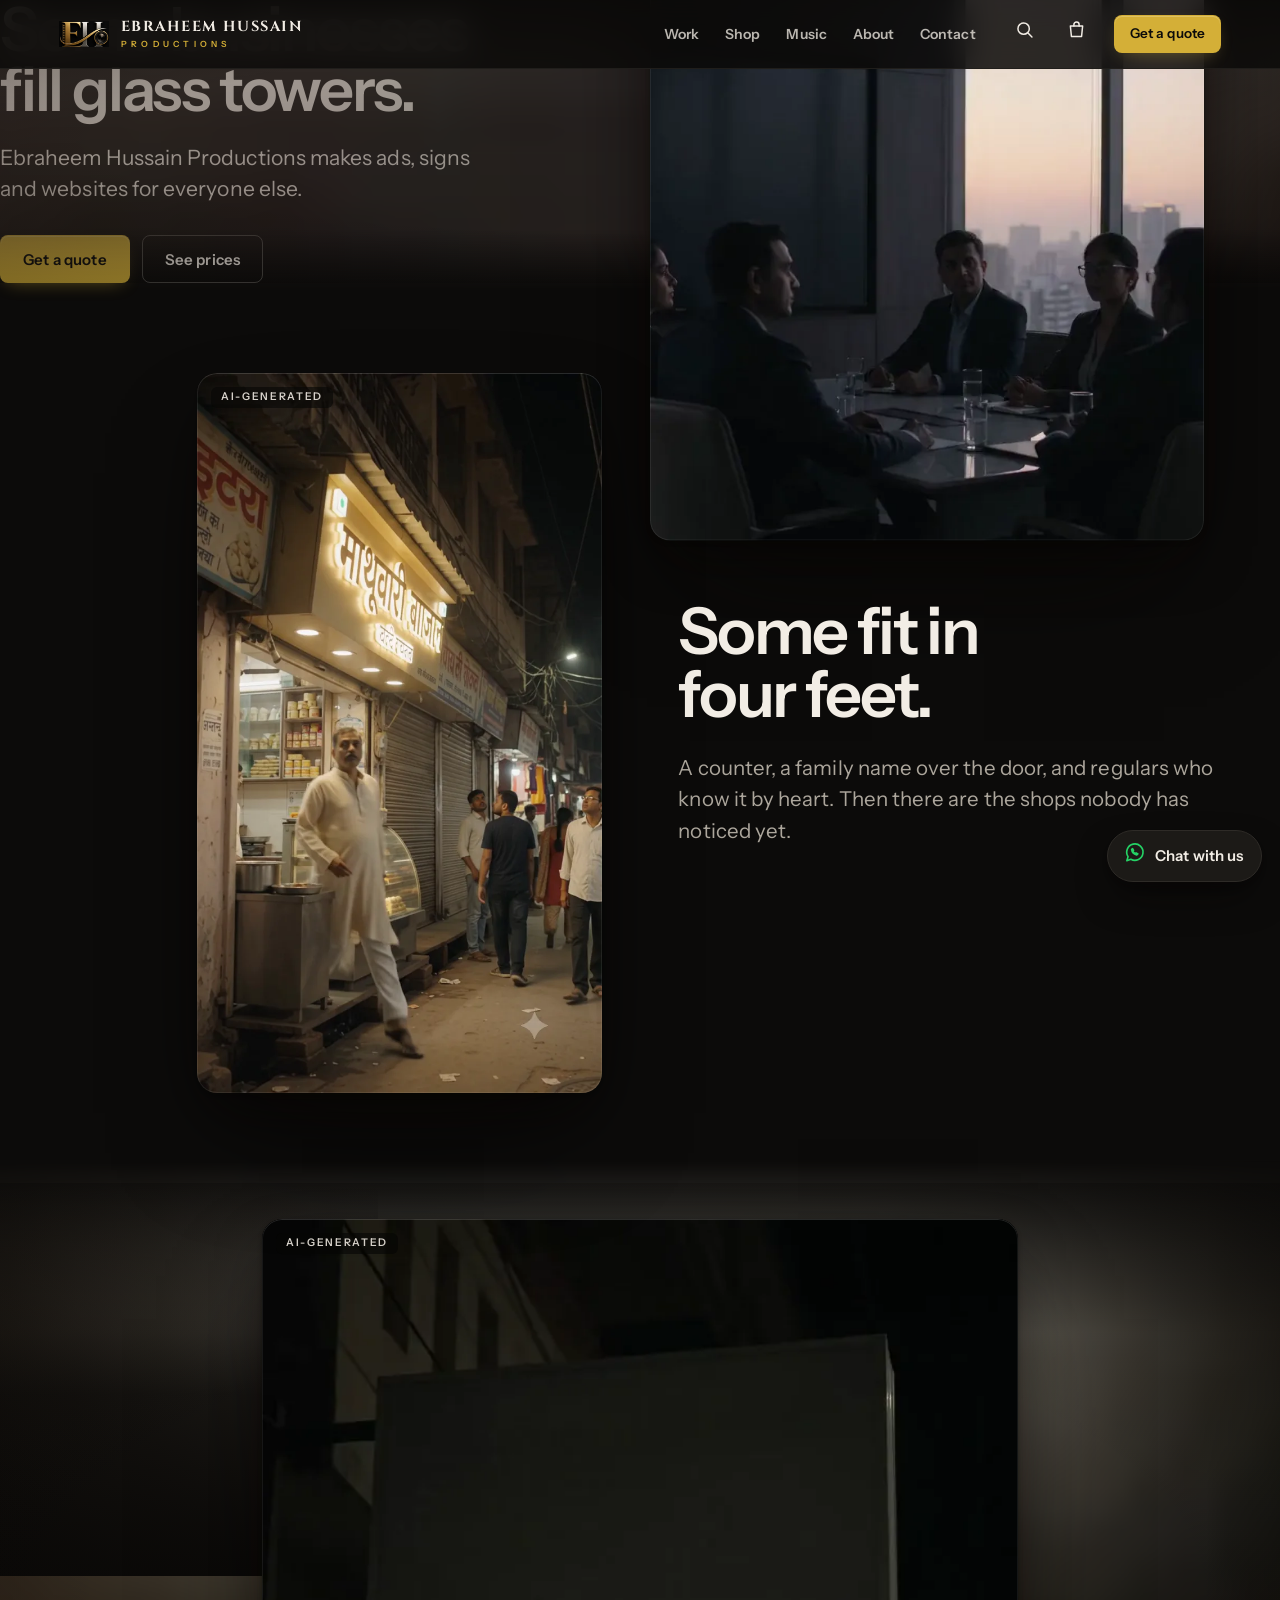
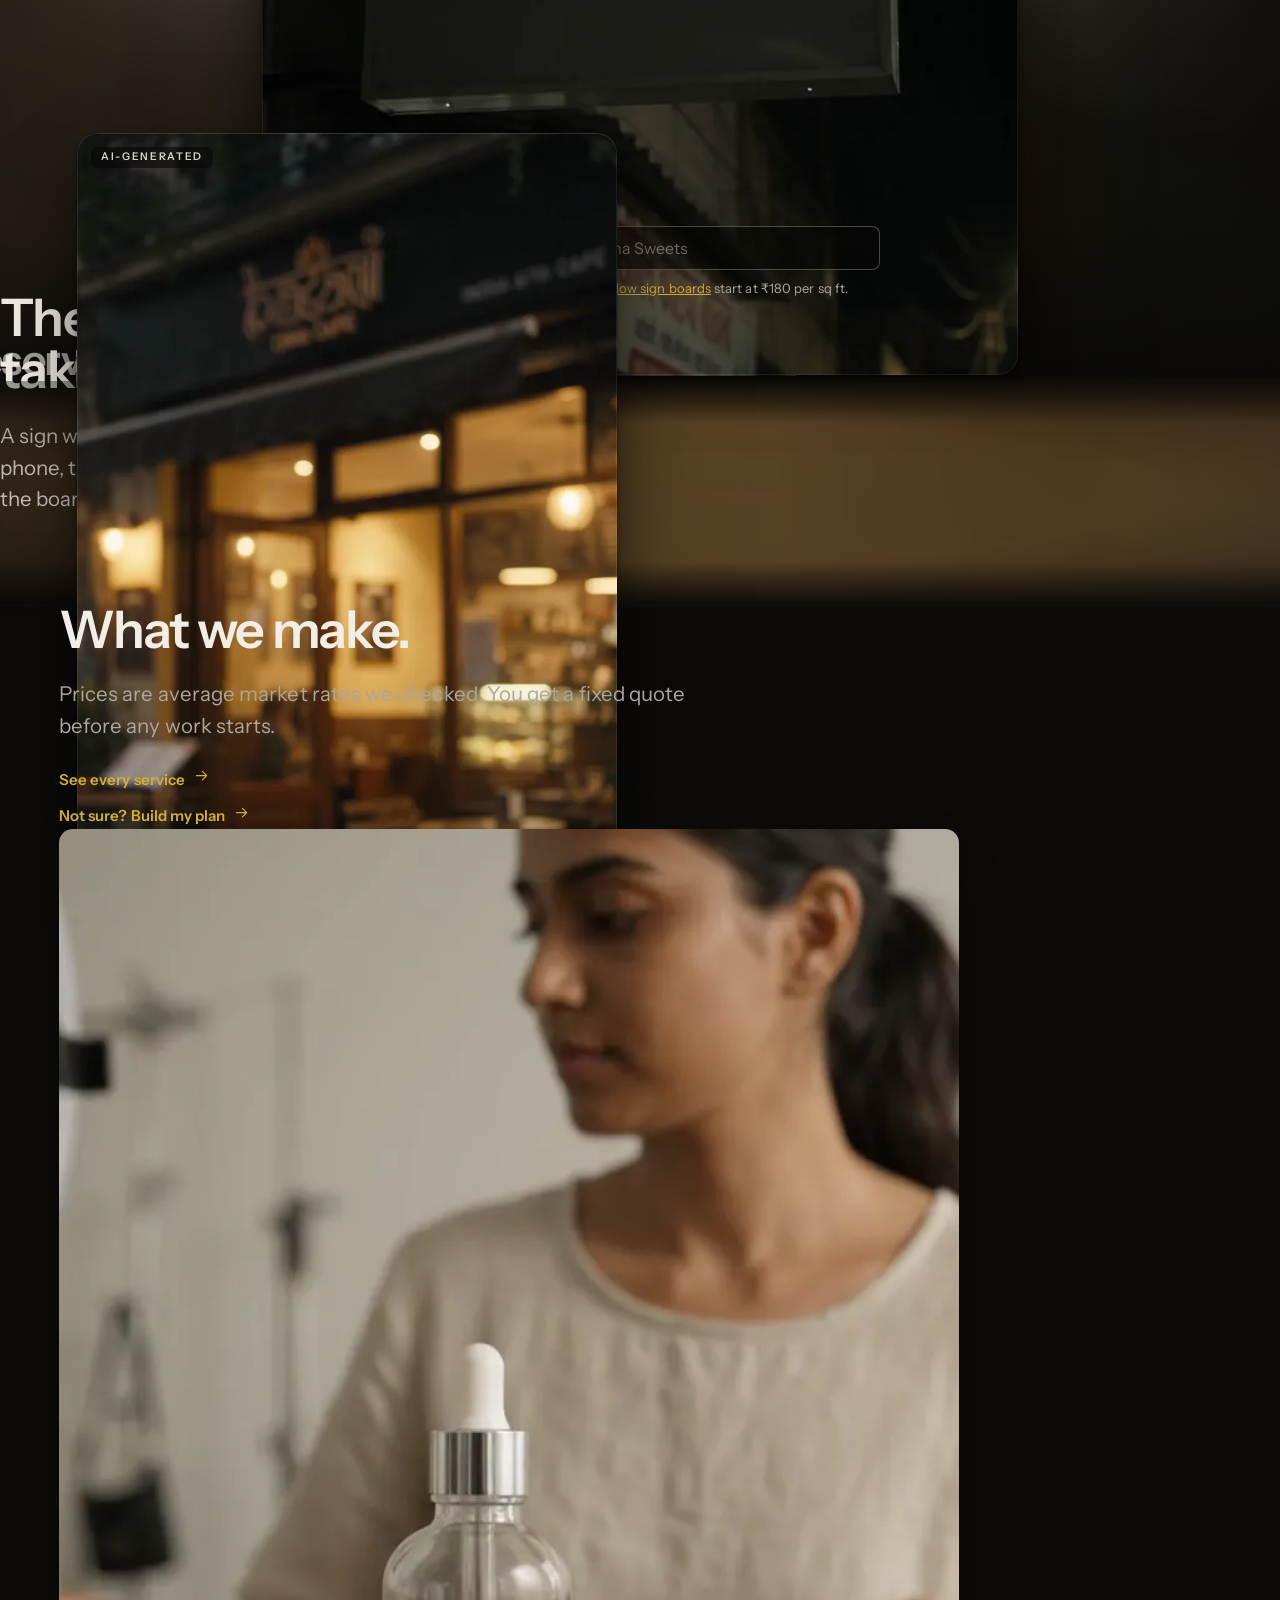
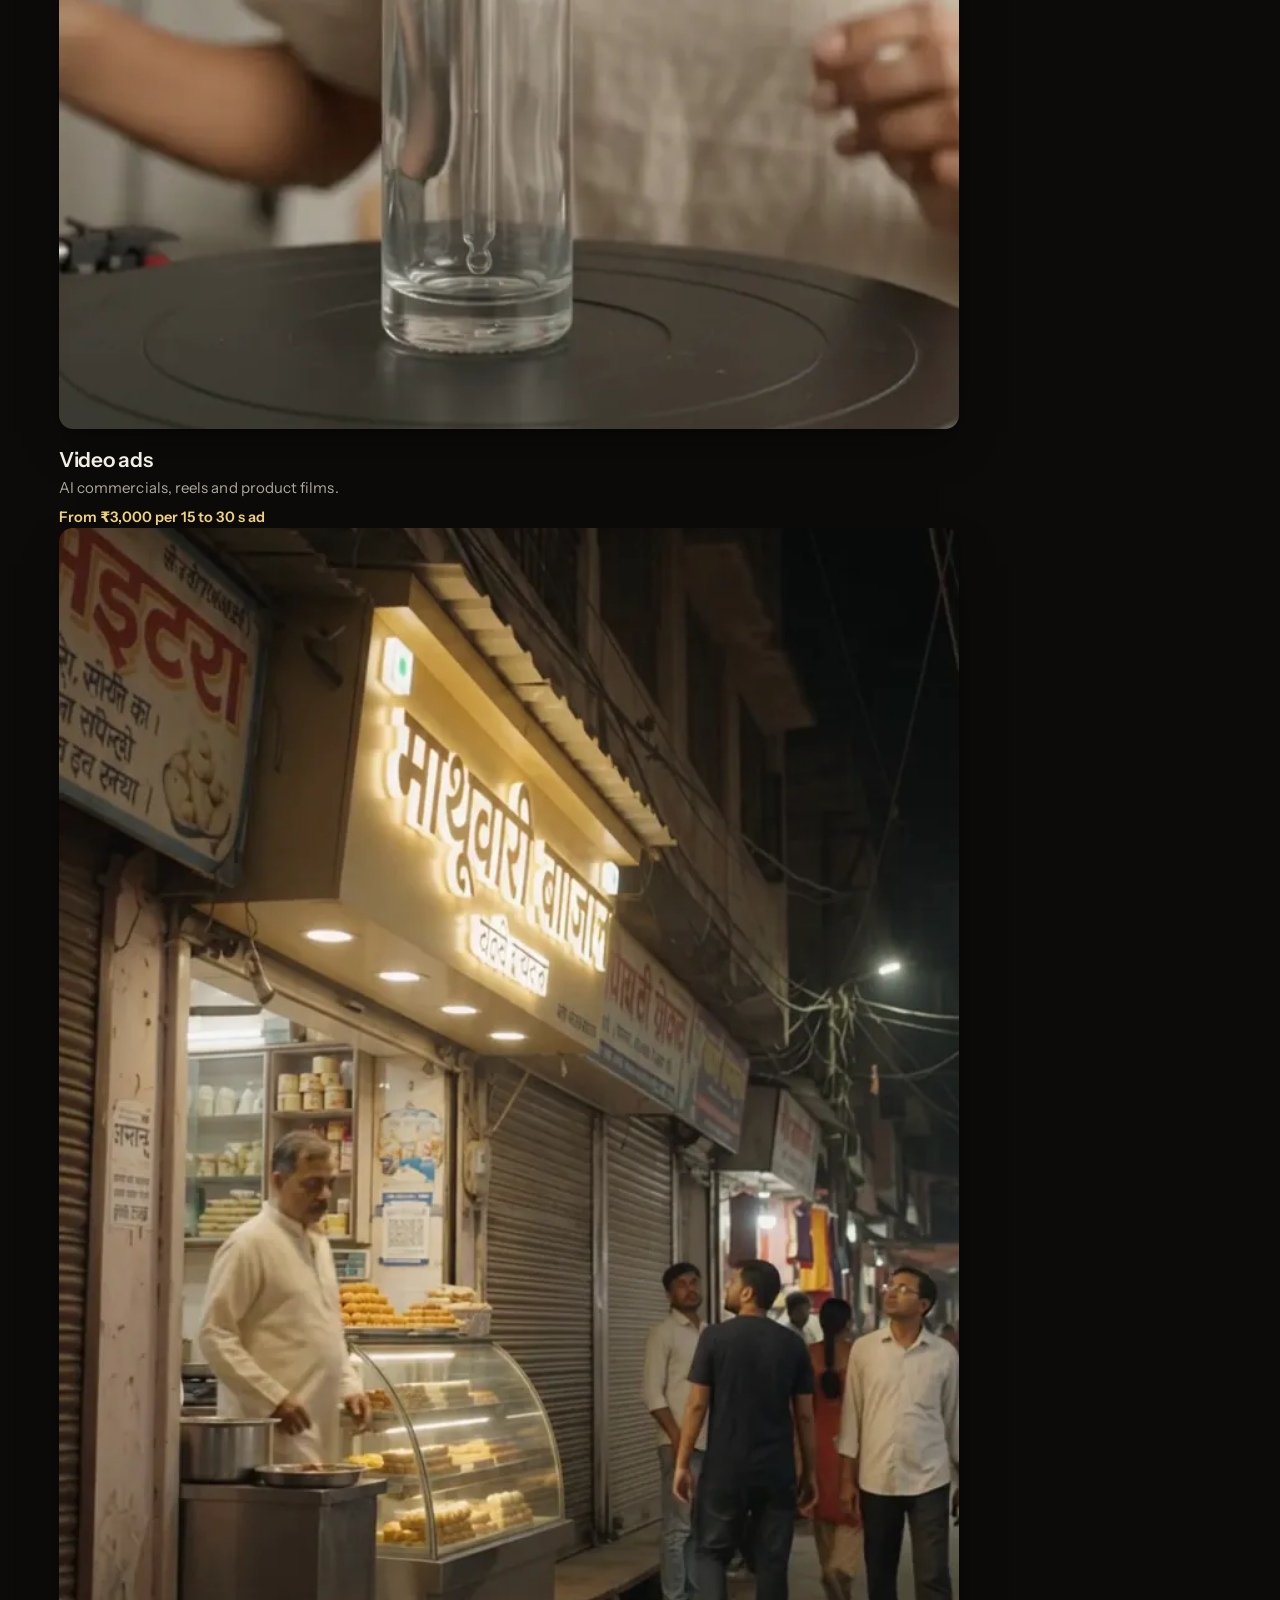
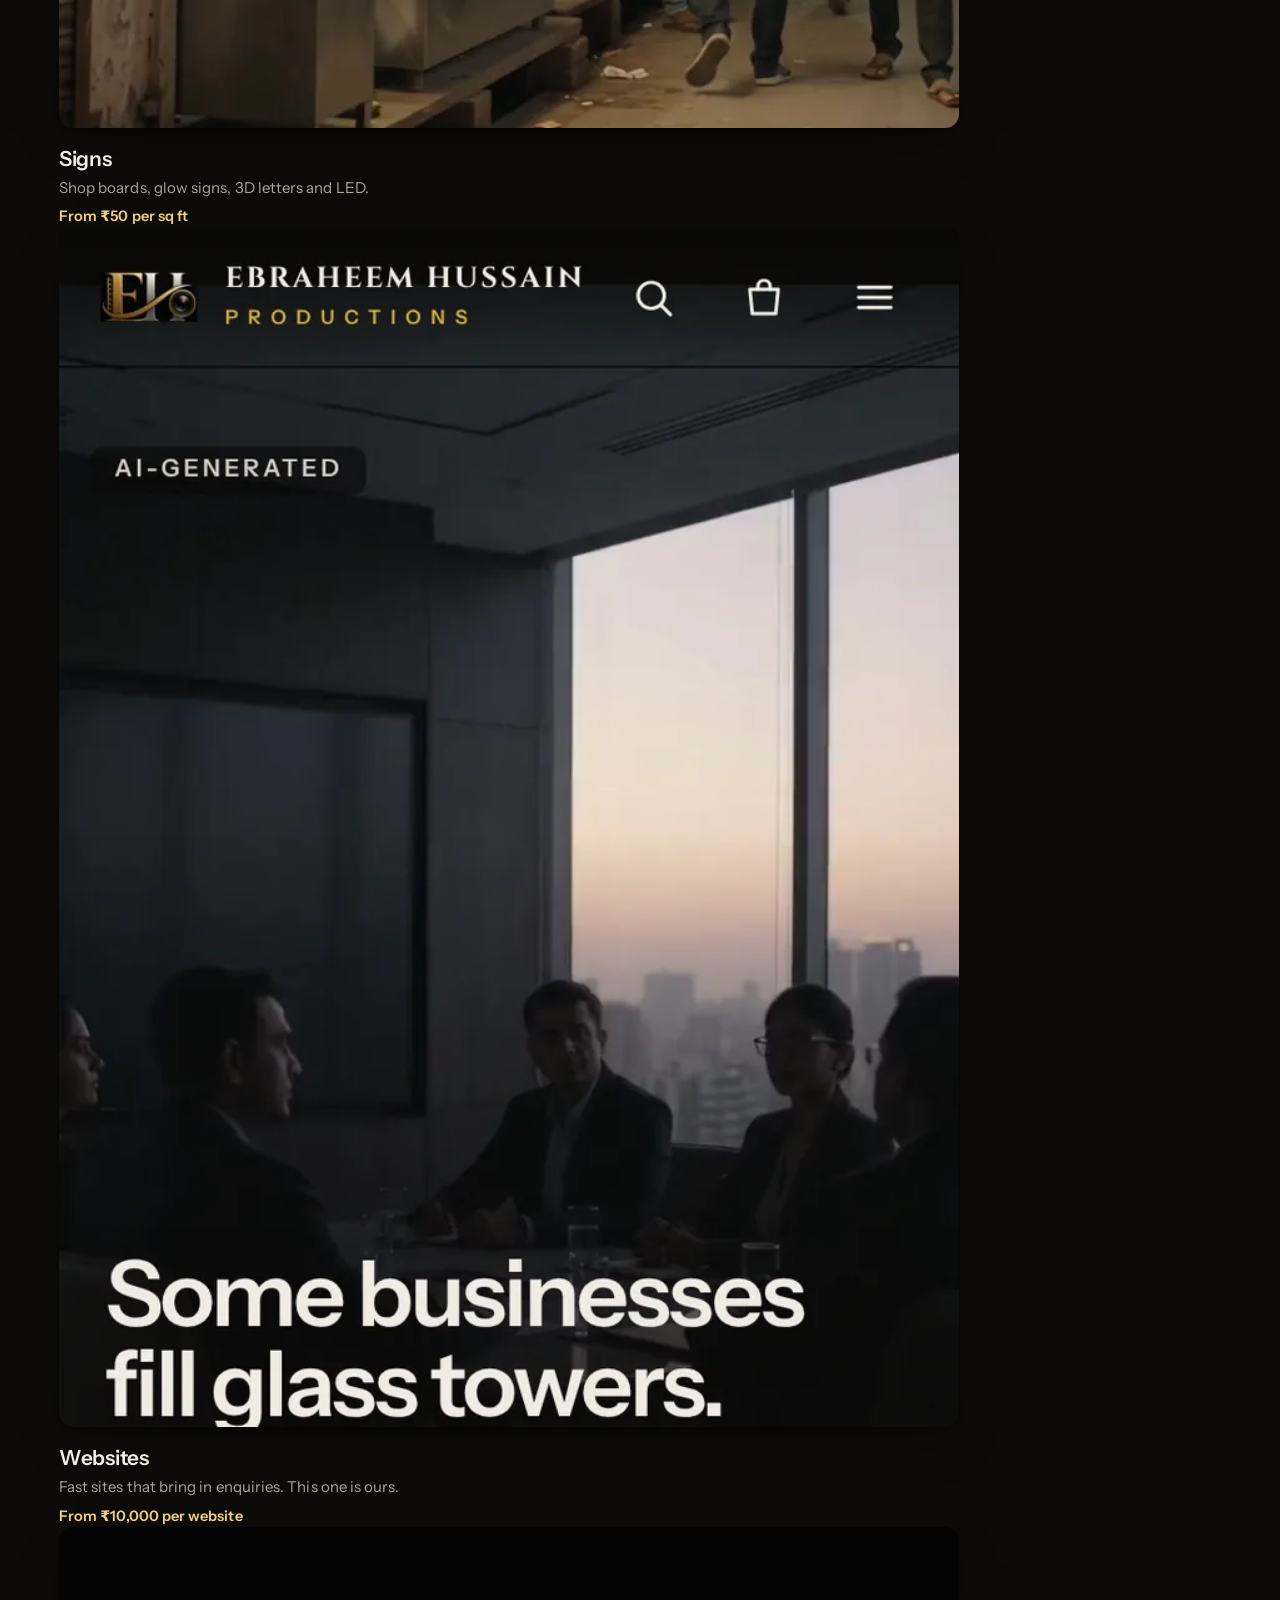
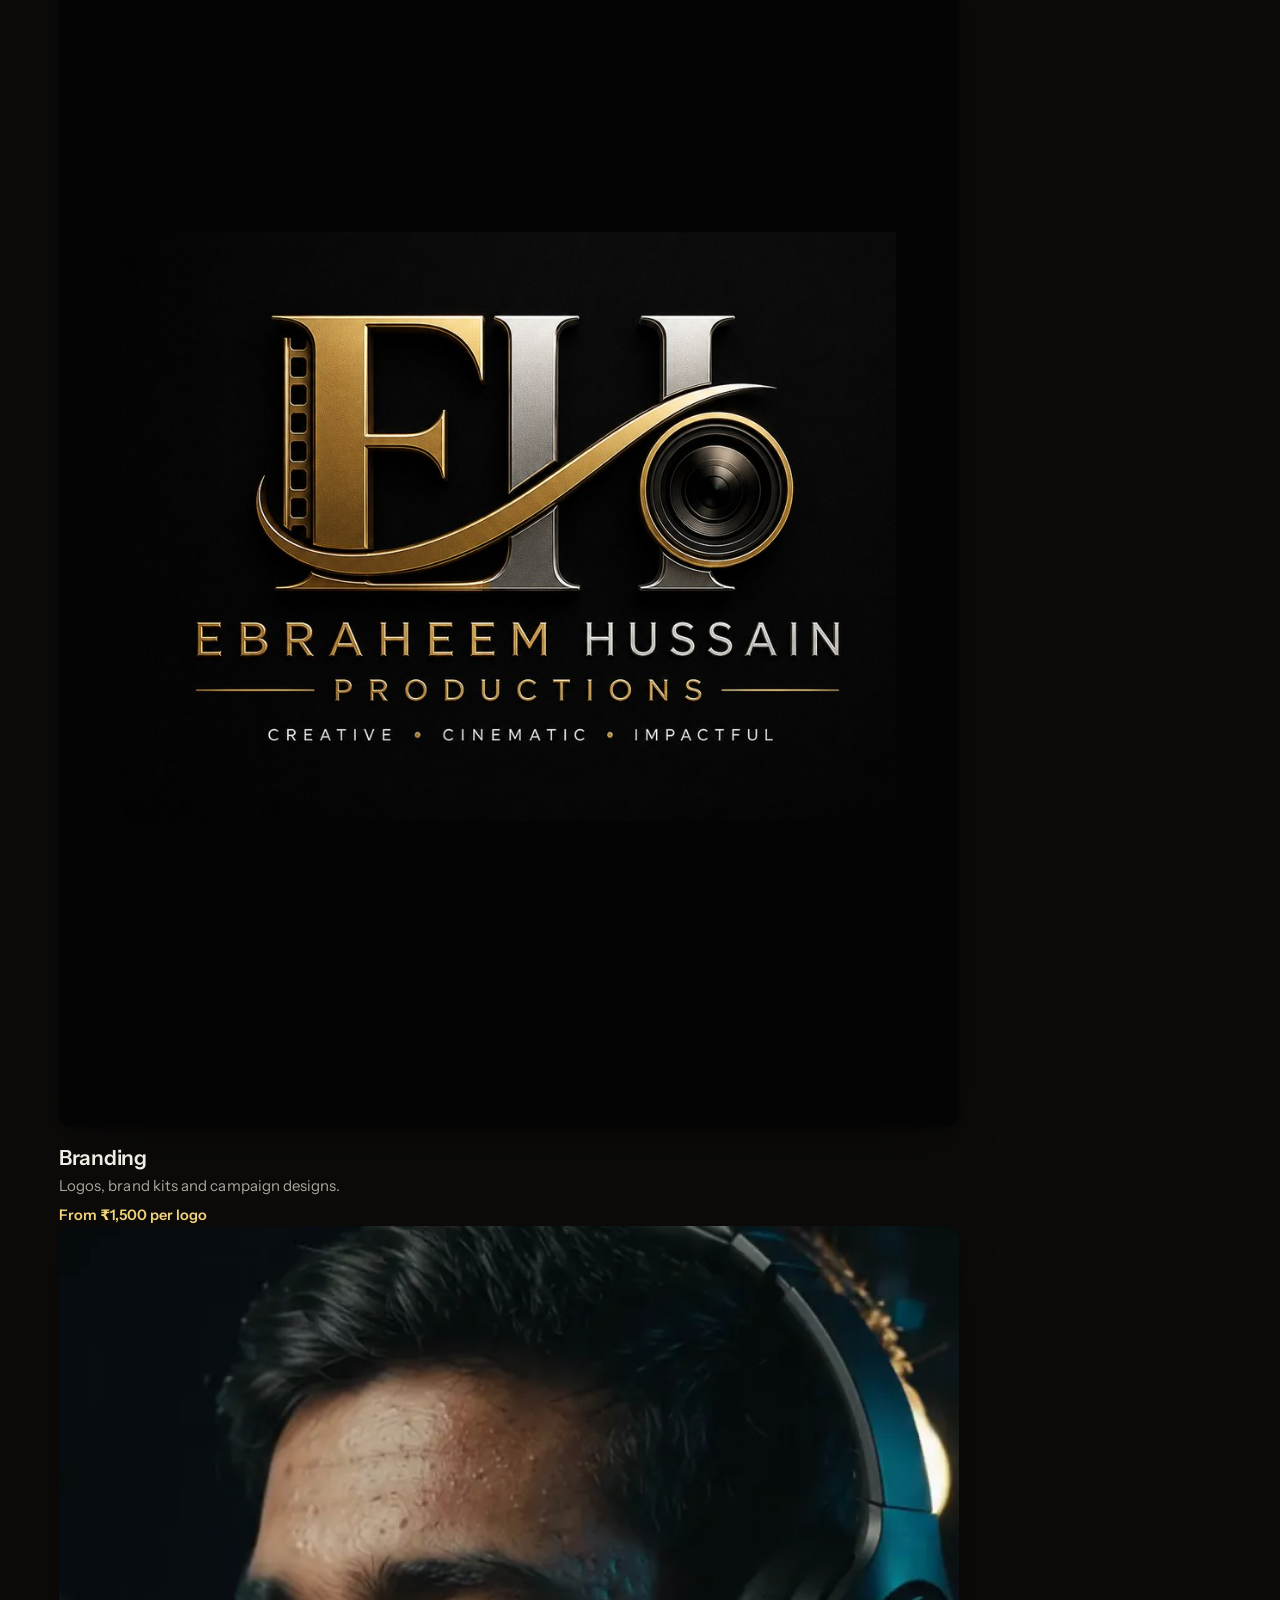
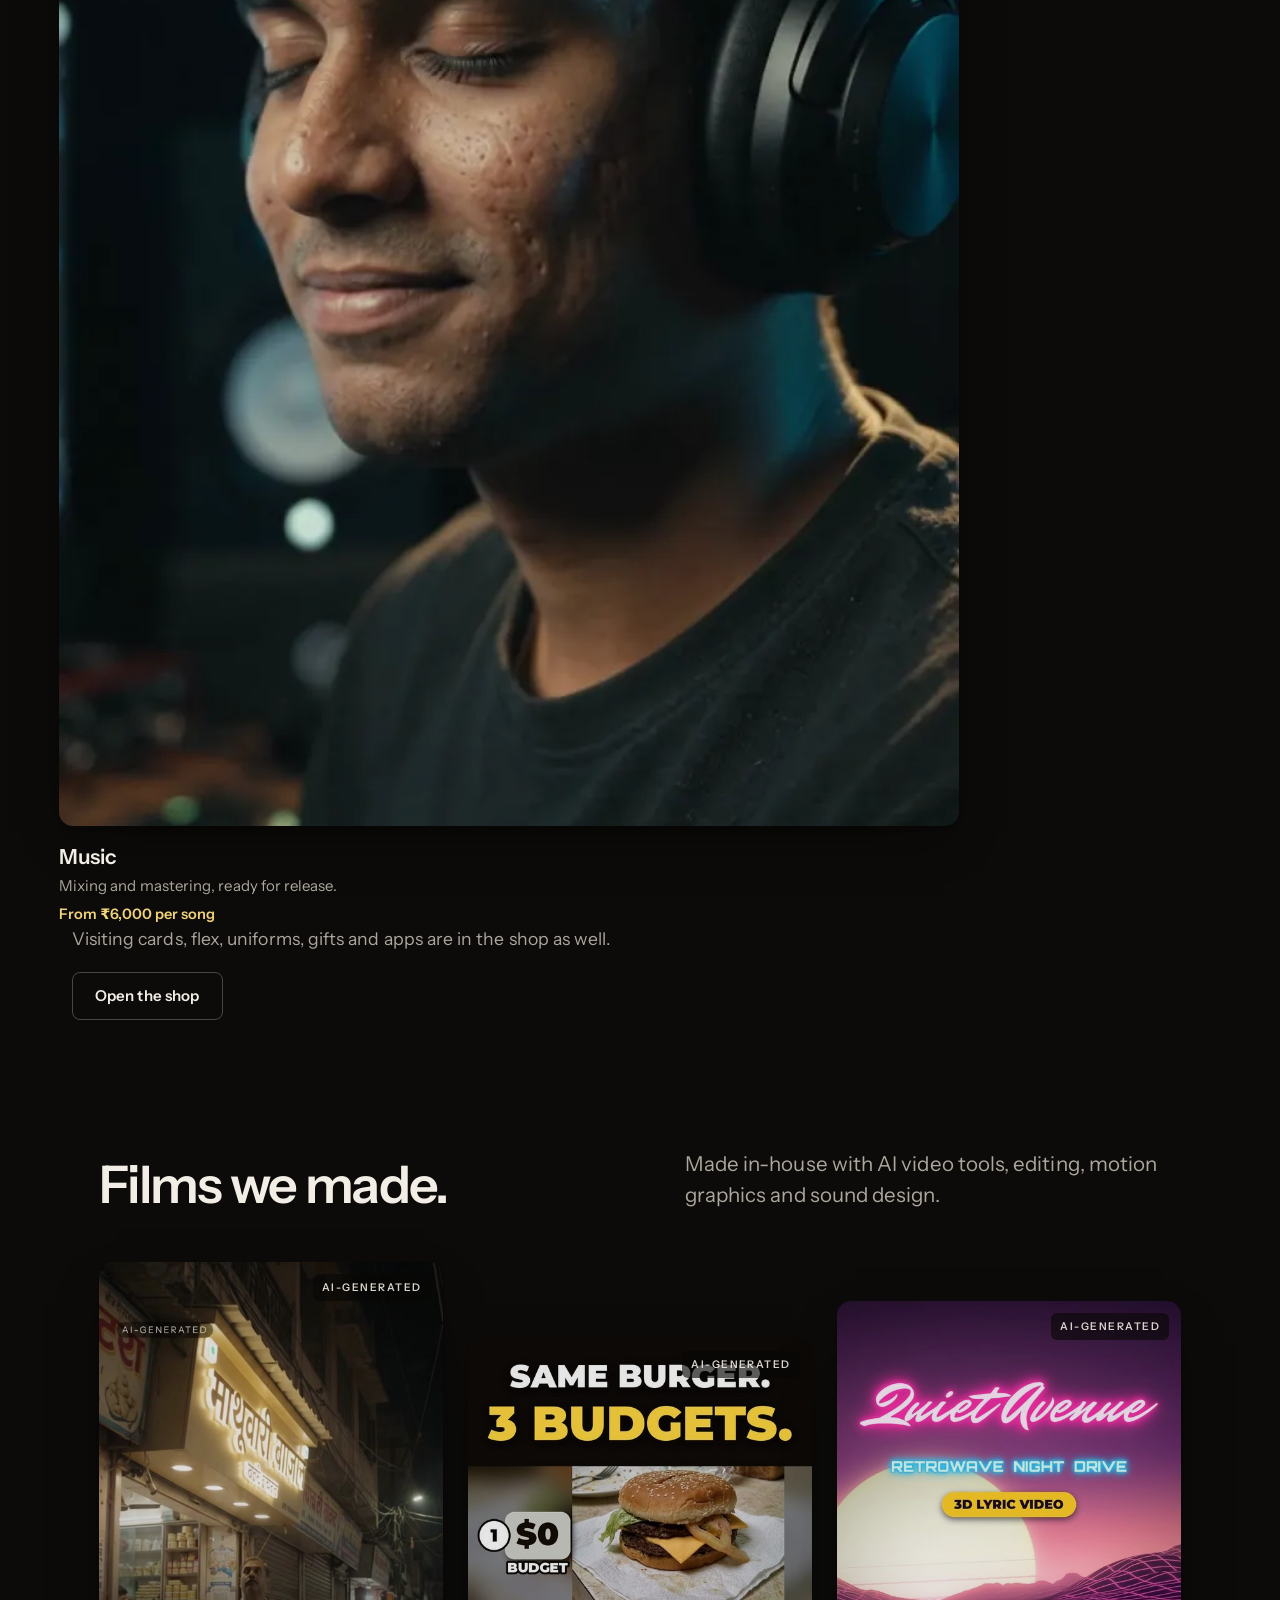
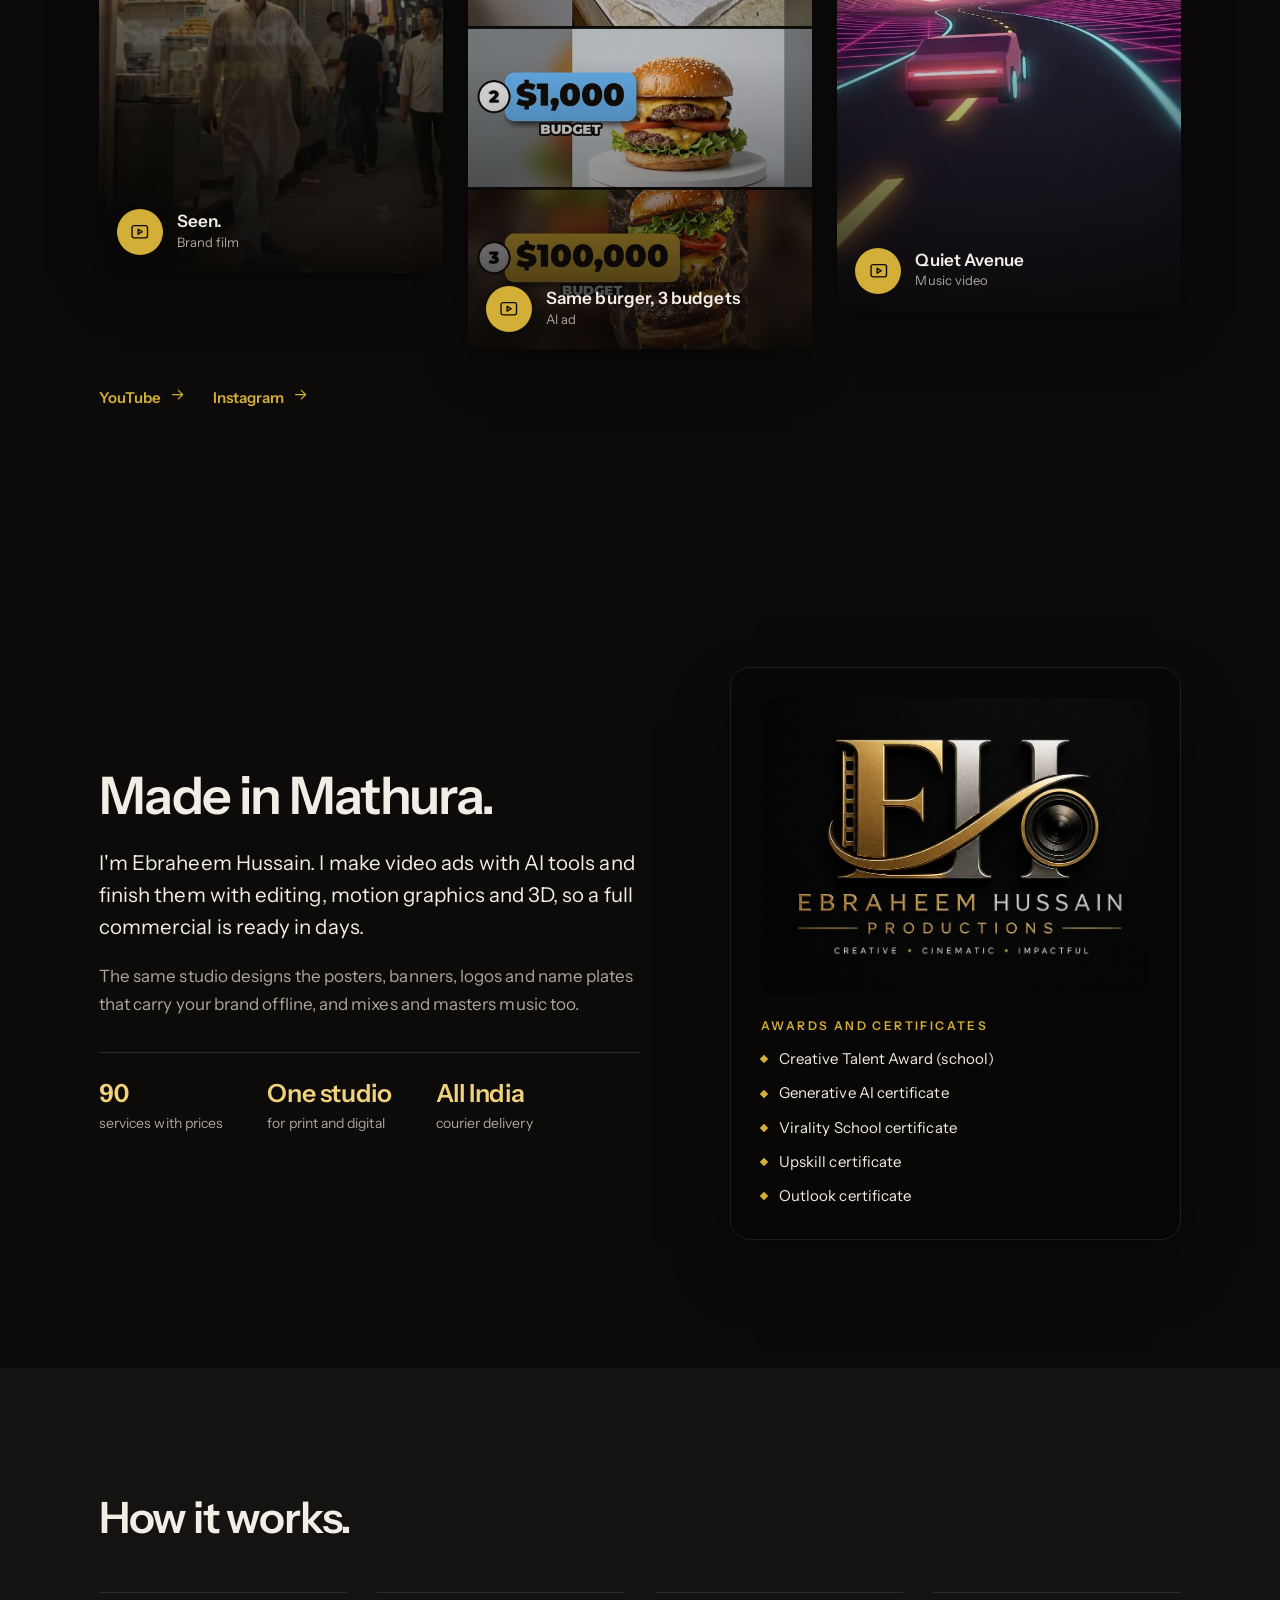
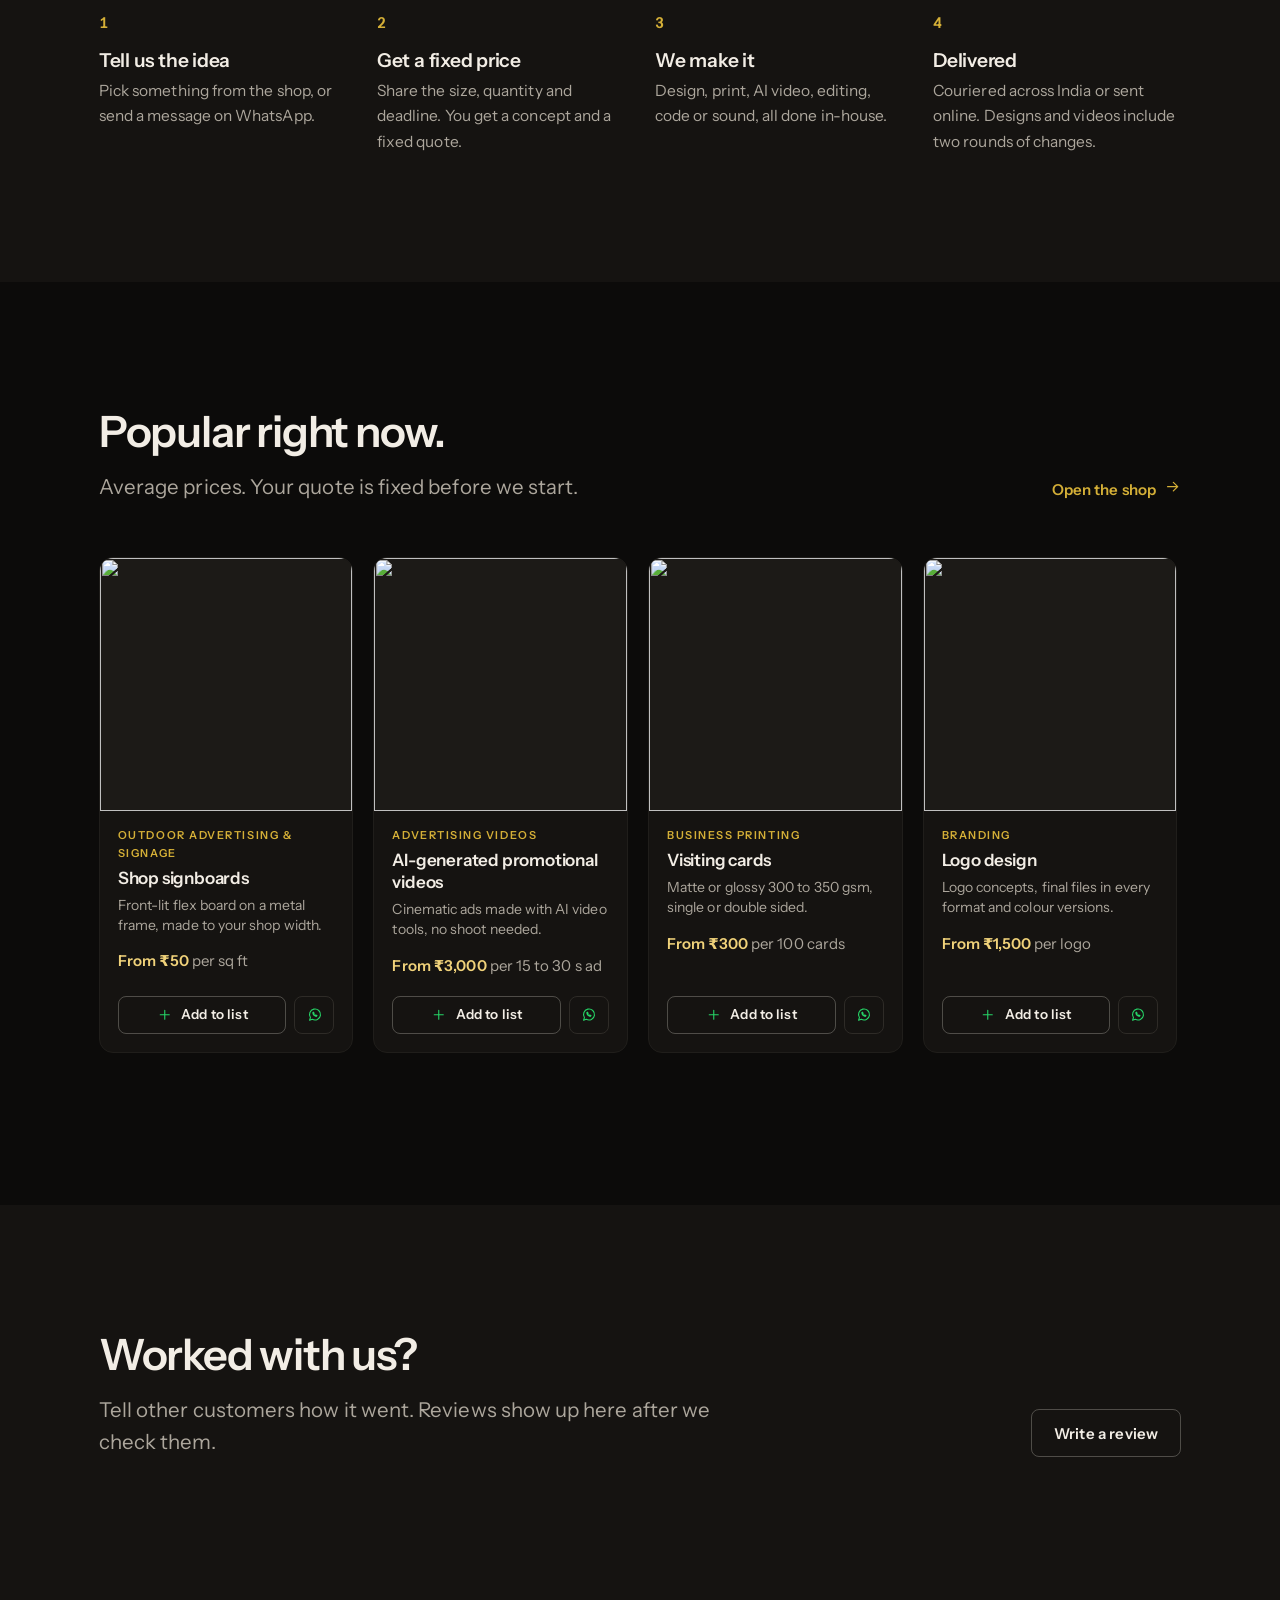
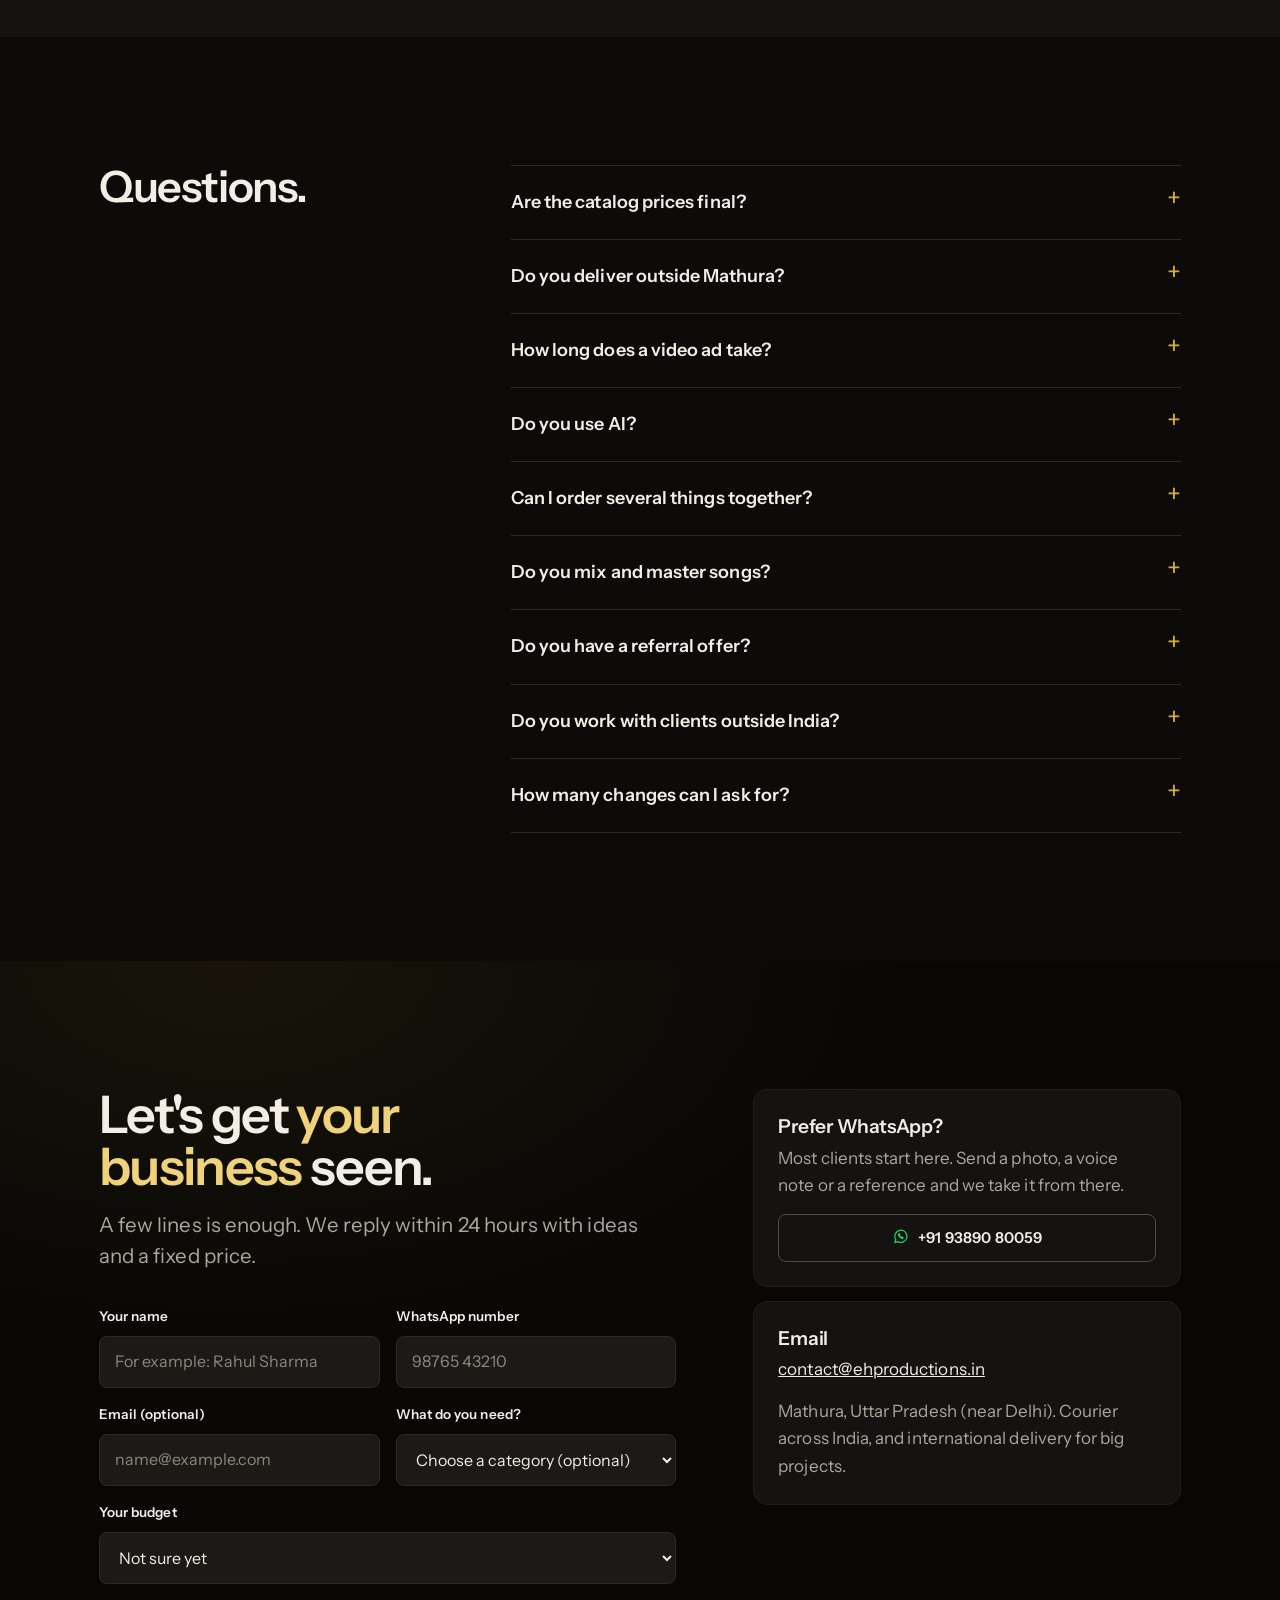
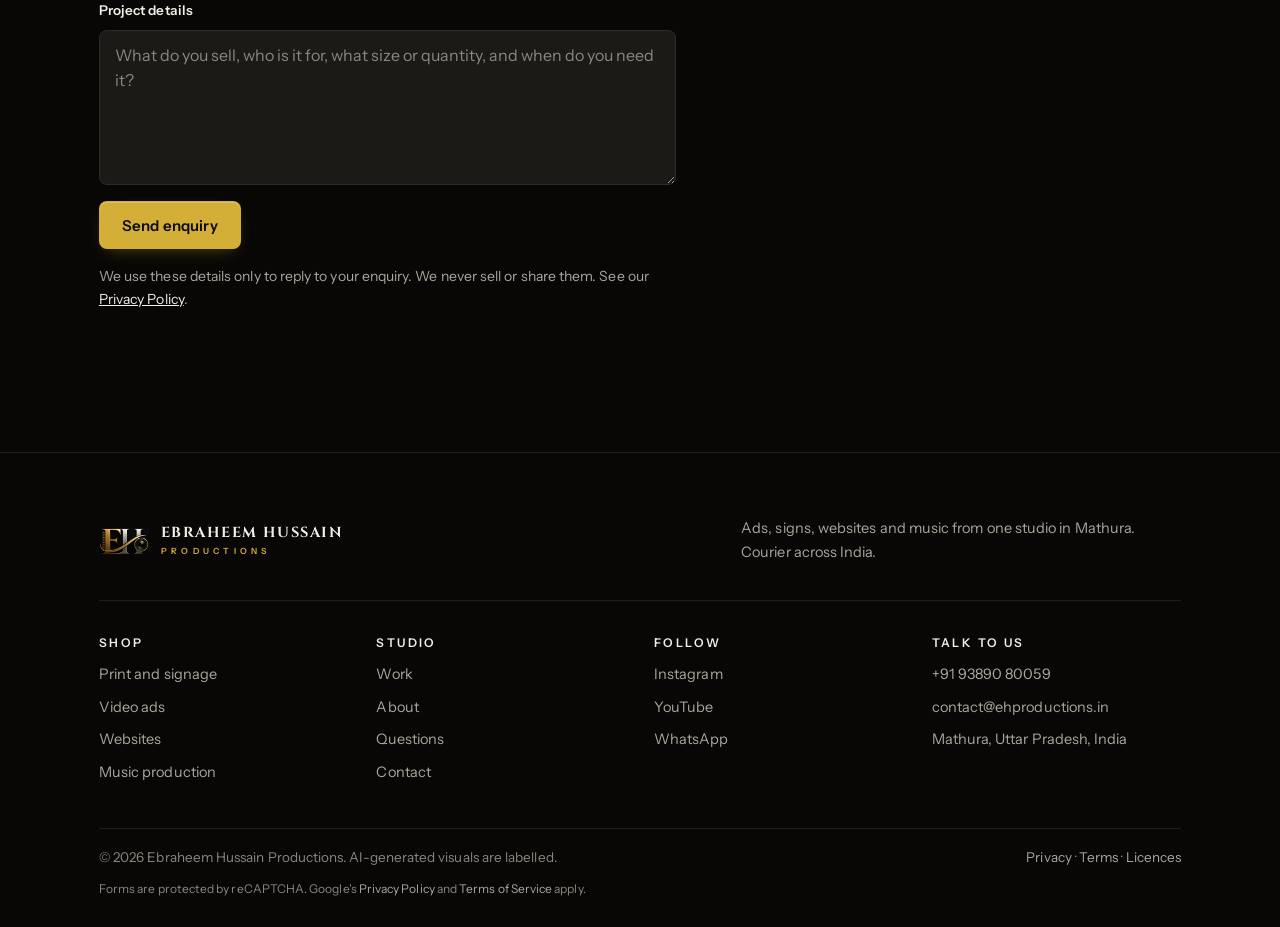
==== commit 71eaee04: "Contact email is now contact@ehproductions.in Footer, contact section, legal pages, schema and the e" ====
--- a/index.html
+++ b/index.html
@@ -22,13 +22,13 @@
   <link rel="preload" href="assets/fonts/font-text-400.woff2" as="font" type="font/woff2" crossorigin>
   <link rel="preload" href="assets/fonts/font-serif-700.woff2" as="font" type="font/woff2" crossorigin>
   <link rel="preconnect" href="https://images.unsplash.com">
-  <link rel="stylesheet" href="css/scrollcraft.css?v=7530aa90">
-  <link rel="stylesheet" href="css/styles.css?v=7530aa90">
+  <link rel="stylesheet" href="css/scrollcraft.css?v=1b8615bc">
+  <link rel="stylesheet" href="css/styles.css?v=1b8615bc">
   <script type="application/ld+json">
   {"@context":"https://schema.org","@type":"ProfessionalService","name":"Ebraheem Hussain Productions",
    "description":"AI video ads, websites, apps, branding, signage, flex banners, printing, uniforms, promotional gifts and music mixing and mastering. Courier all over India.",
    "url":"https://ehproductions.in/","image":"https://ehproductions.in/assets/img/og-image.jpg",
-   "telephone":"+91 93890 80059","email":"ebraheemhussain748@gmail.com",
+   "telephone":"+91 93890 80059","email":"contact@ehproductions.in",
    "address":{"@type":"PostalAddress","addressLocality":"Mathura","addressRegion":"Uttar Pradesh","addressCountry":"IN"},
    "areaServed":["IN","US","Worldwide"],
    "sameAs":["https://www.youtube.com/channel/UCWhn9Tuk_qFfp__eVmOqNBQ","https://www.instagram.com/ebraheemhussainproductions/"]}
@@ -308,7 +308,7 @@
           </div>
           <div class="contact__card">
             <h3>Email</h3>
-            <p><a data-link="email" href="mailto:ebraheemhussain748@gmail.com">ebraheemhussain748@gmail.com</a></p>
+            <p><a data-link="email" href="mailto:contact@ehproductions.in">contact@ehproductions.in</a></p>
             <p>Mathura, Uttar Pradesh (near Delhi). Courier across India, and international delivery for big projects.</p>
           </div>
         </aside>
@@ -356,7 +356,7 @@
           <h4>Talk to us</h4>
           <ul>
             <li><a data-link="call" href="tel:+919389080059">+91 93890 80059</a></li>
-            <li><a data-link="email" href="mailto:ebraheemhussain748@gmail.com">ebraheemhussain748@gmail.com</a></li>
+            <li><a data-link="email" href="mailto:contact@ehproductions.in">contact@ehproductions.in</a></li>
             <li>Mathura, Uttar Pradesh, India</li>
           </ul>
         </div>
@@ -374,8 +374,8 @@
     <div class="player__box" id="player-box"></div>
     <form method="dialog"><button class="btn btn--gold btn--sm player__close">Close video</button></form>
   </dialog>
-  <script src="js/scrollcraft.js?v=7530aa90" defer></script>
-  <script type="module" src="js/story.js?v=7530aa90"></script>
-  <script type="module" src="js/main.js?v=7530aa90"></script>
+  <script src="js/scrollcraft.js?v=1b8615bc" defer></script>
+  <script type="module" src="js/story.js?v=1b8615bc"></script>
+  <script type="module" src="js/main.js?v=1b8615bc"></script>
 </body>
 </html>
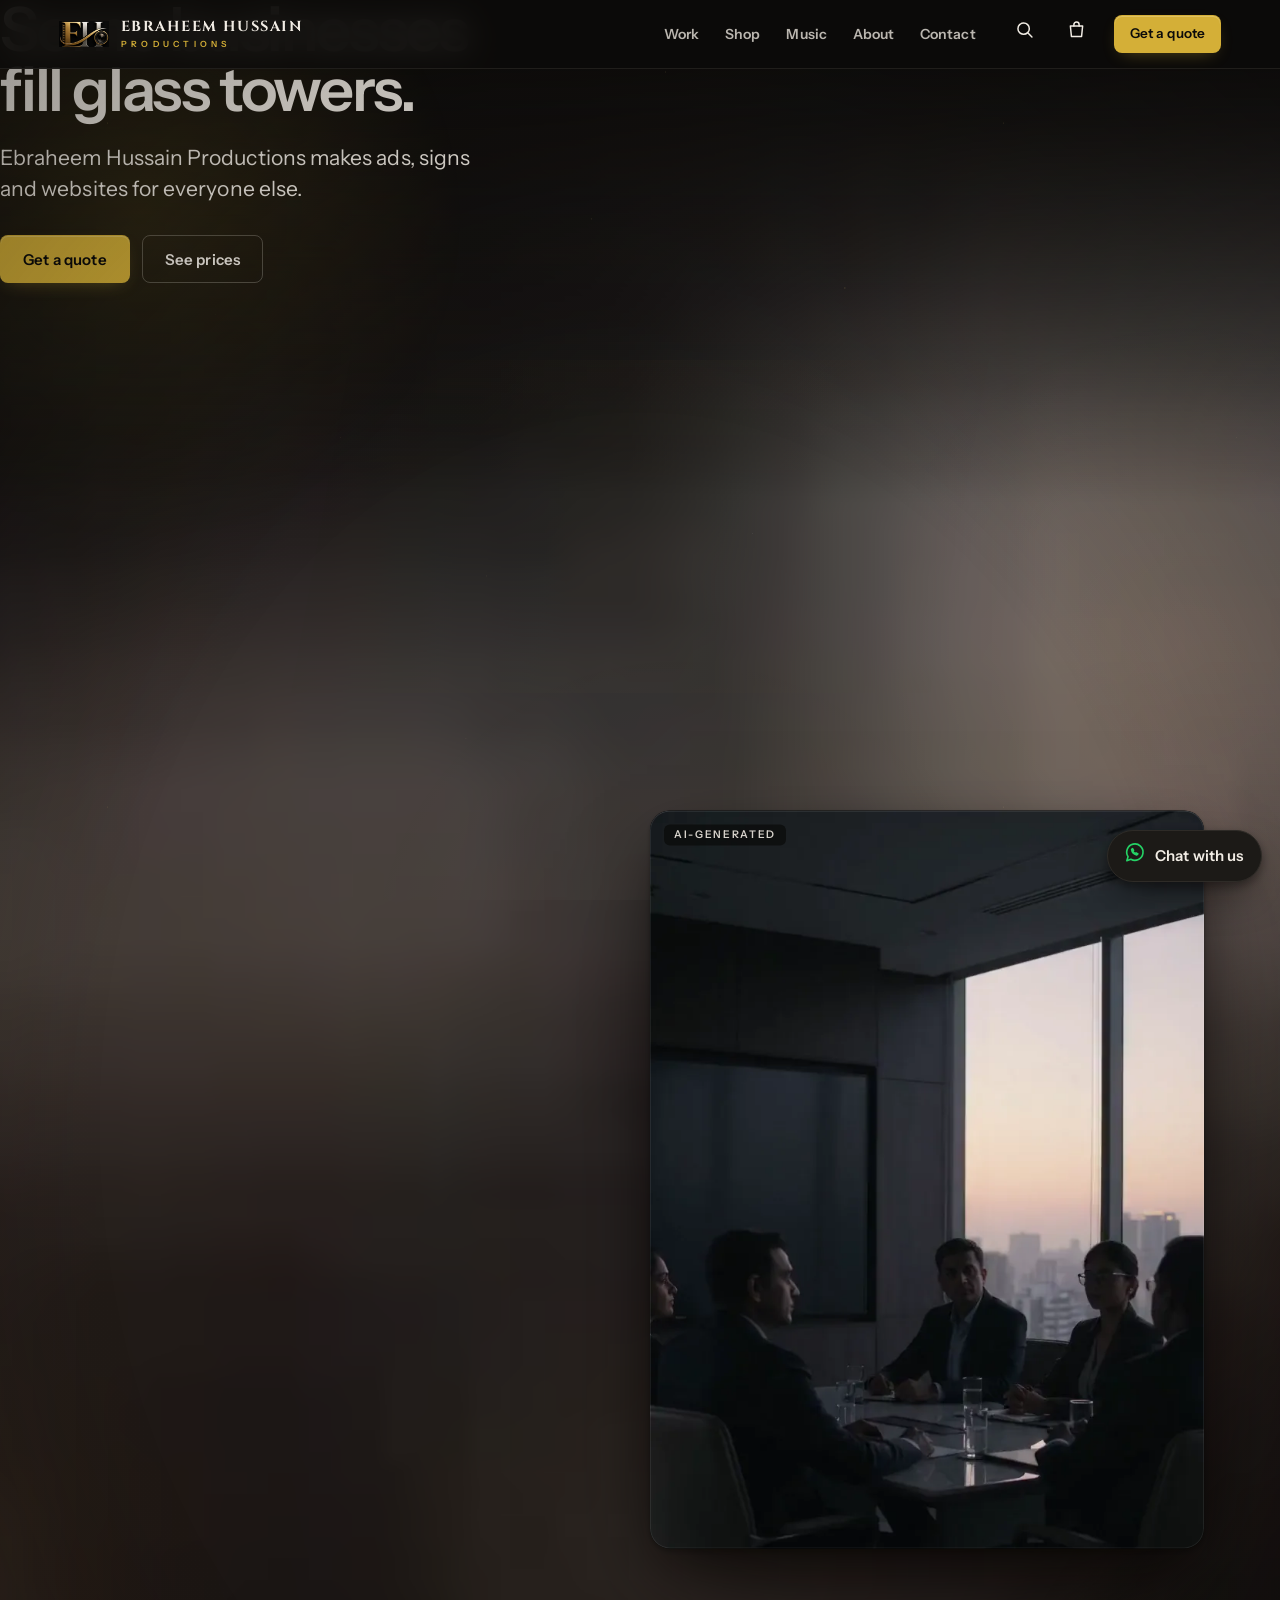
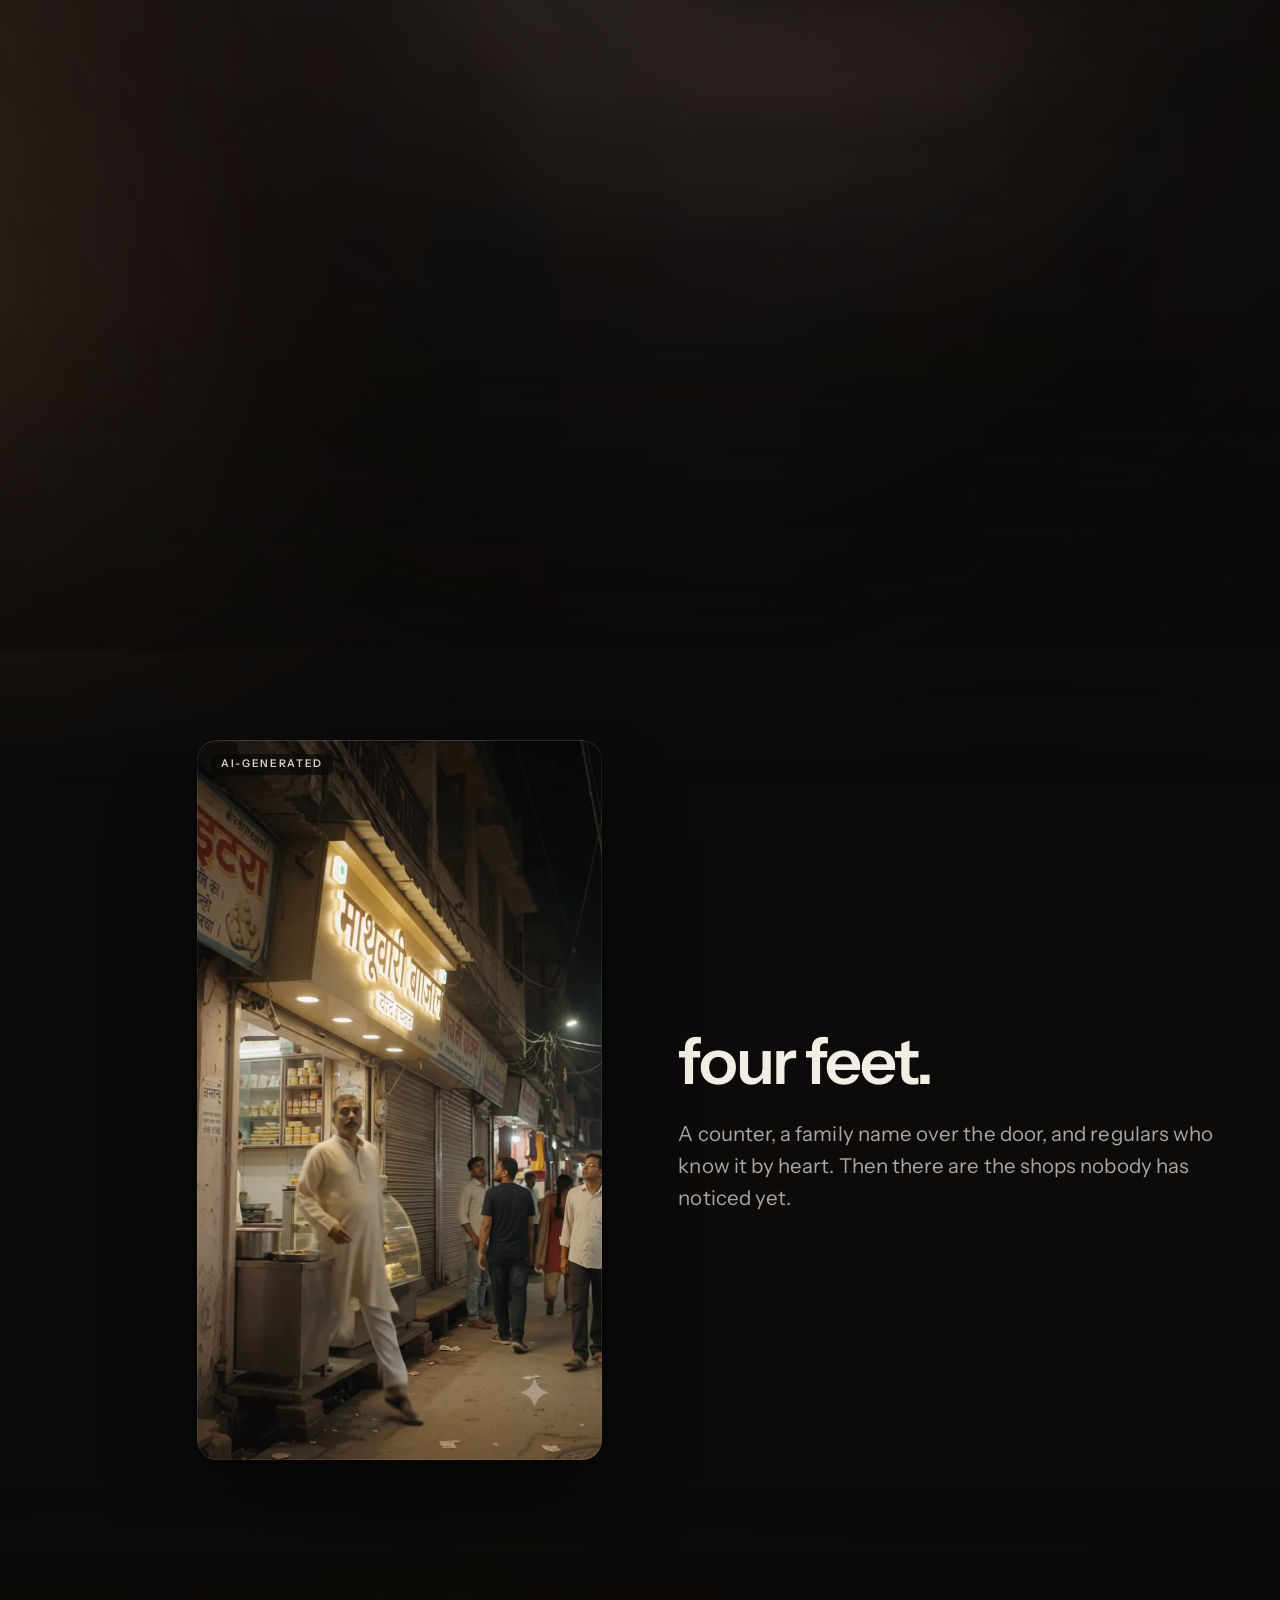
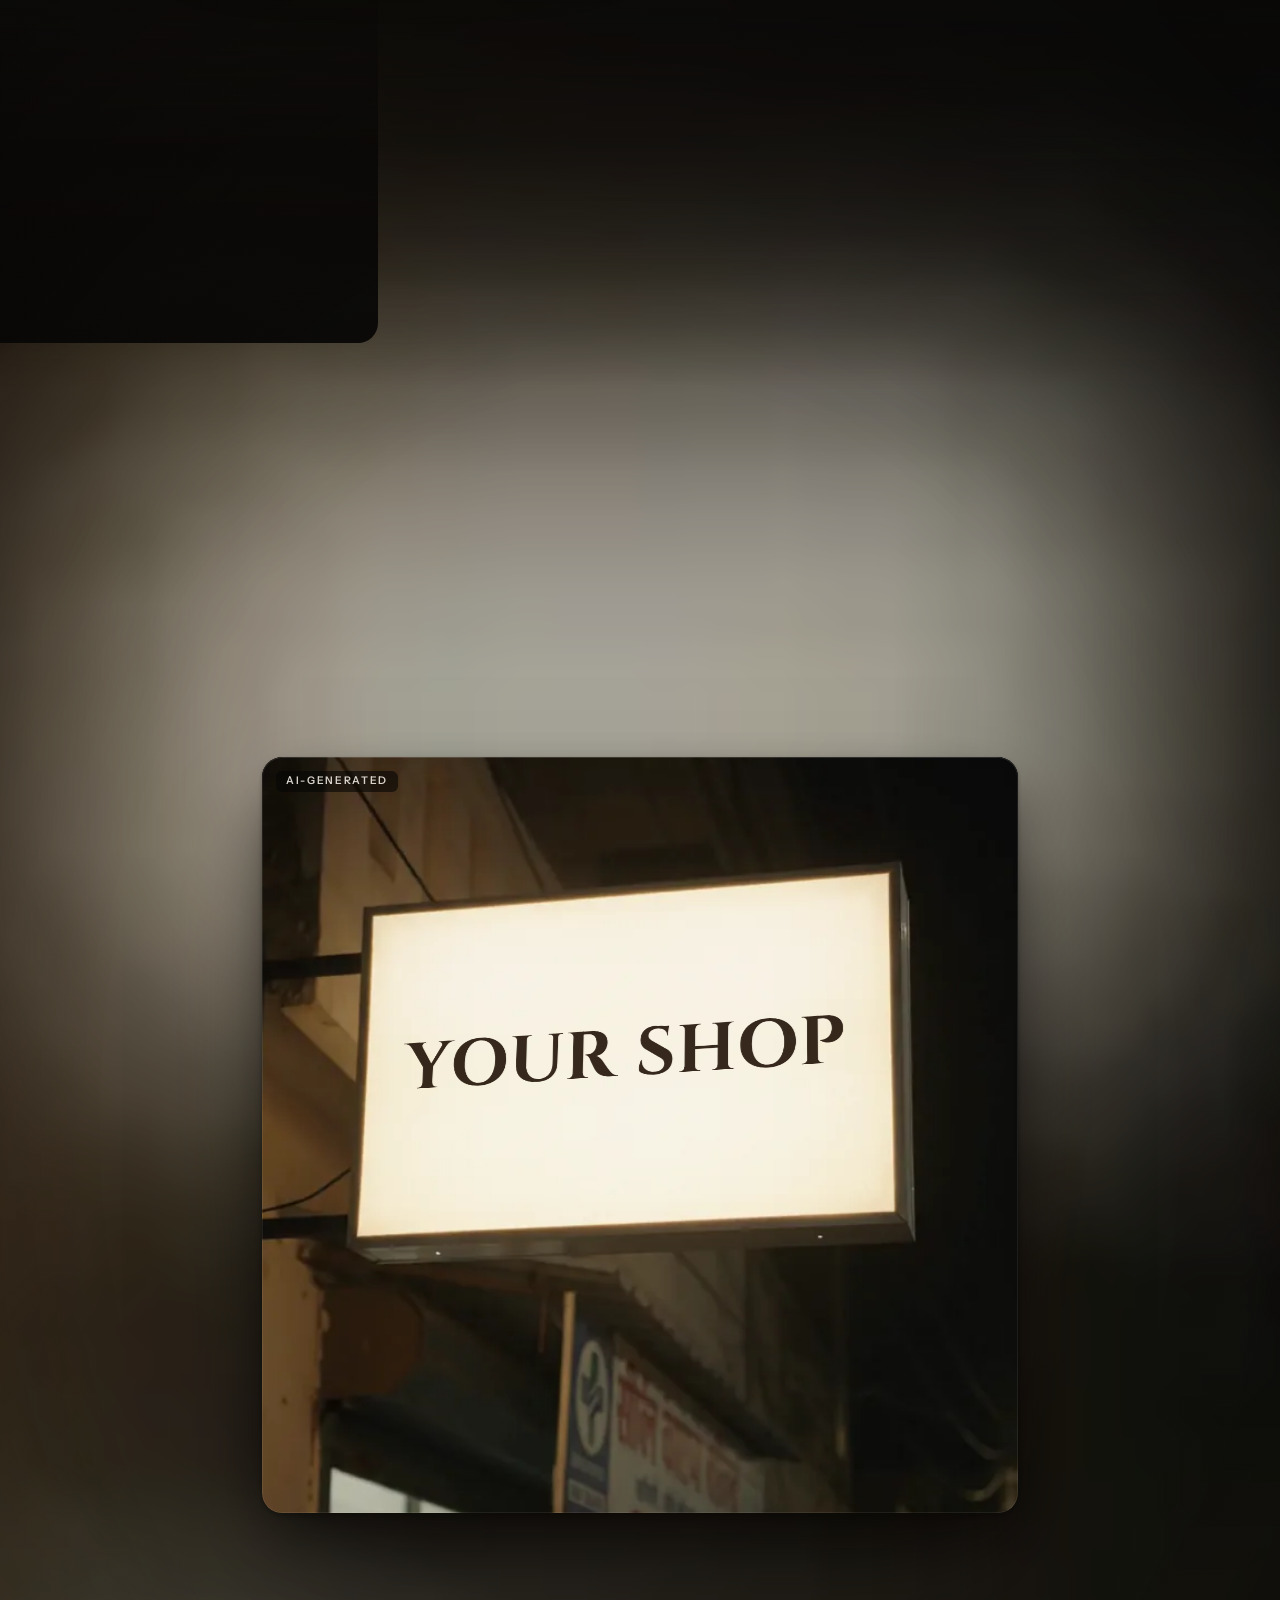
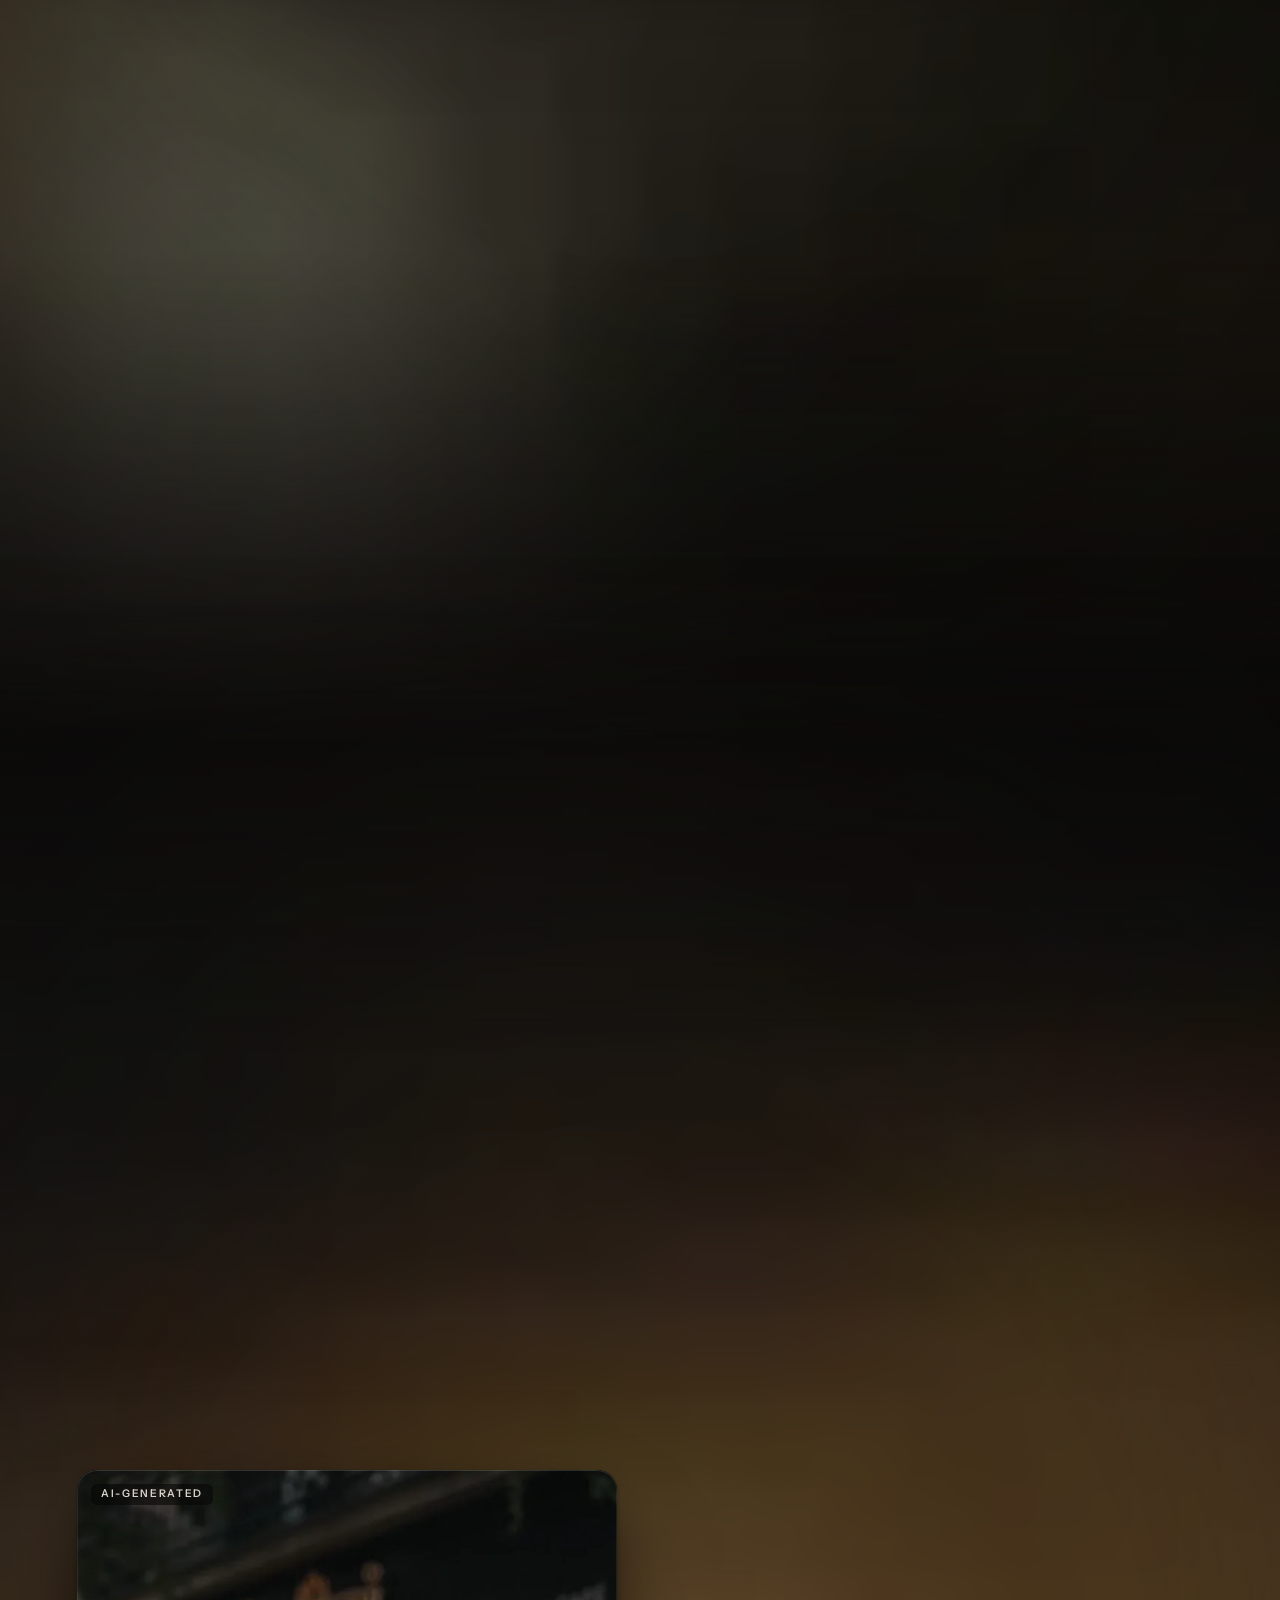
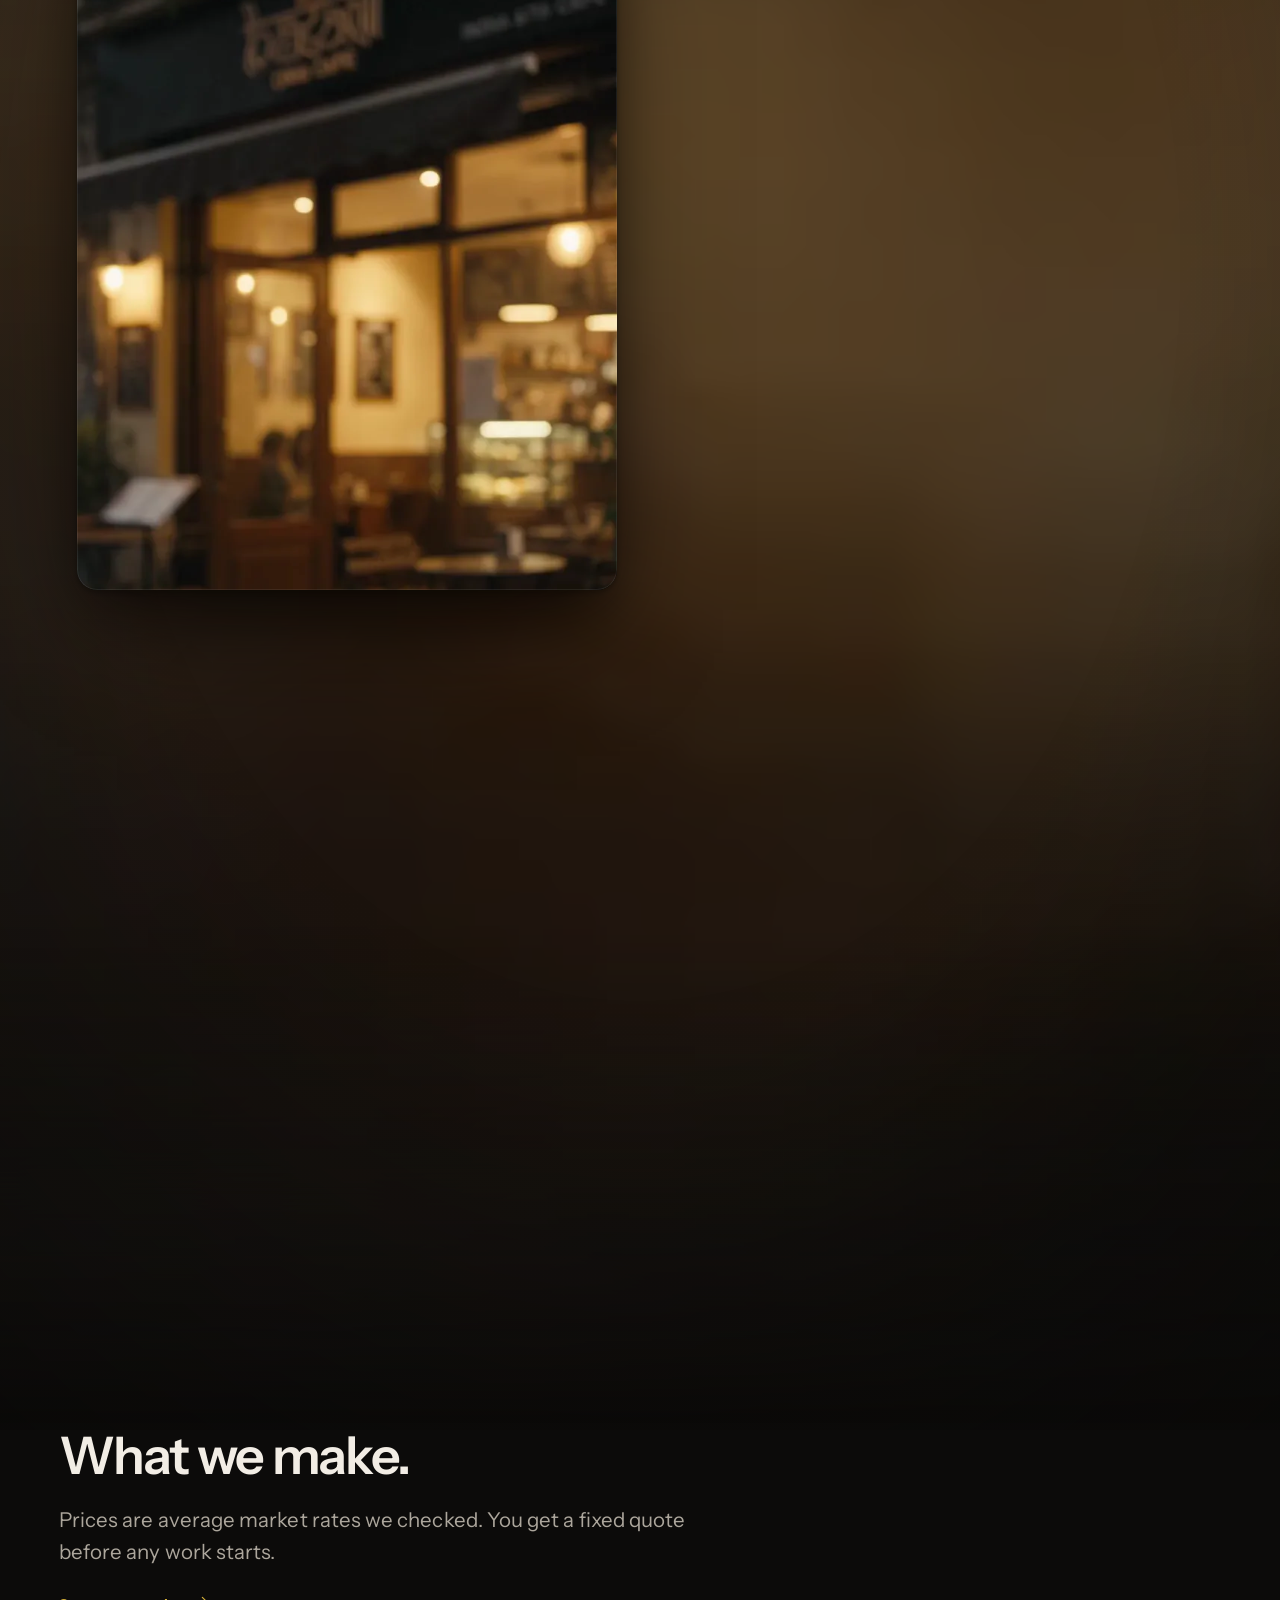
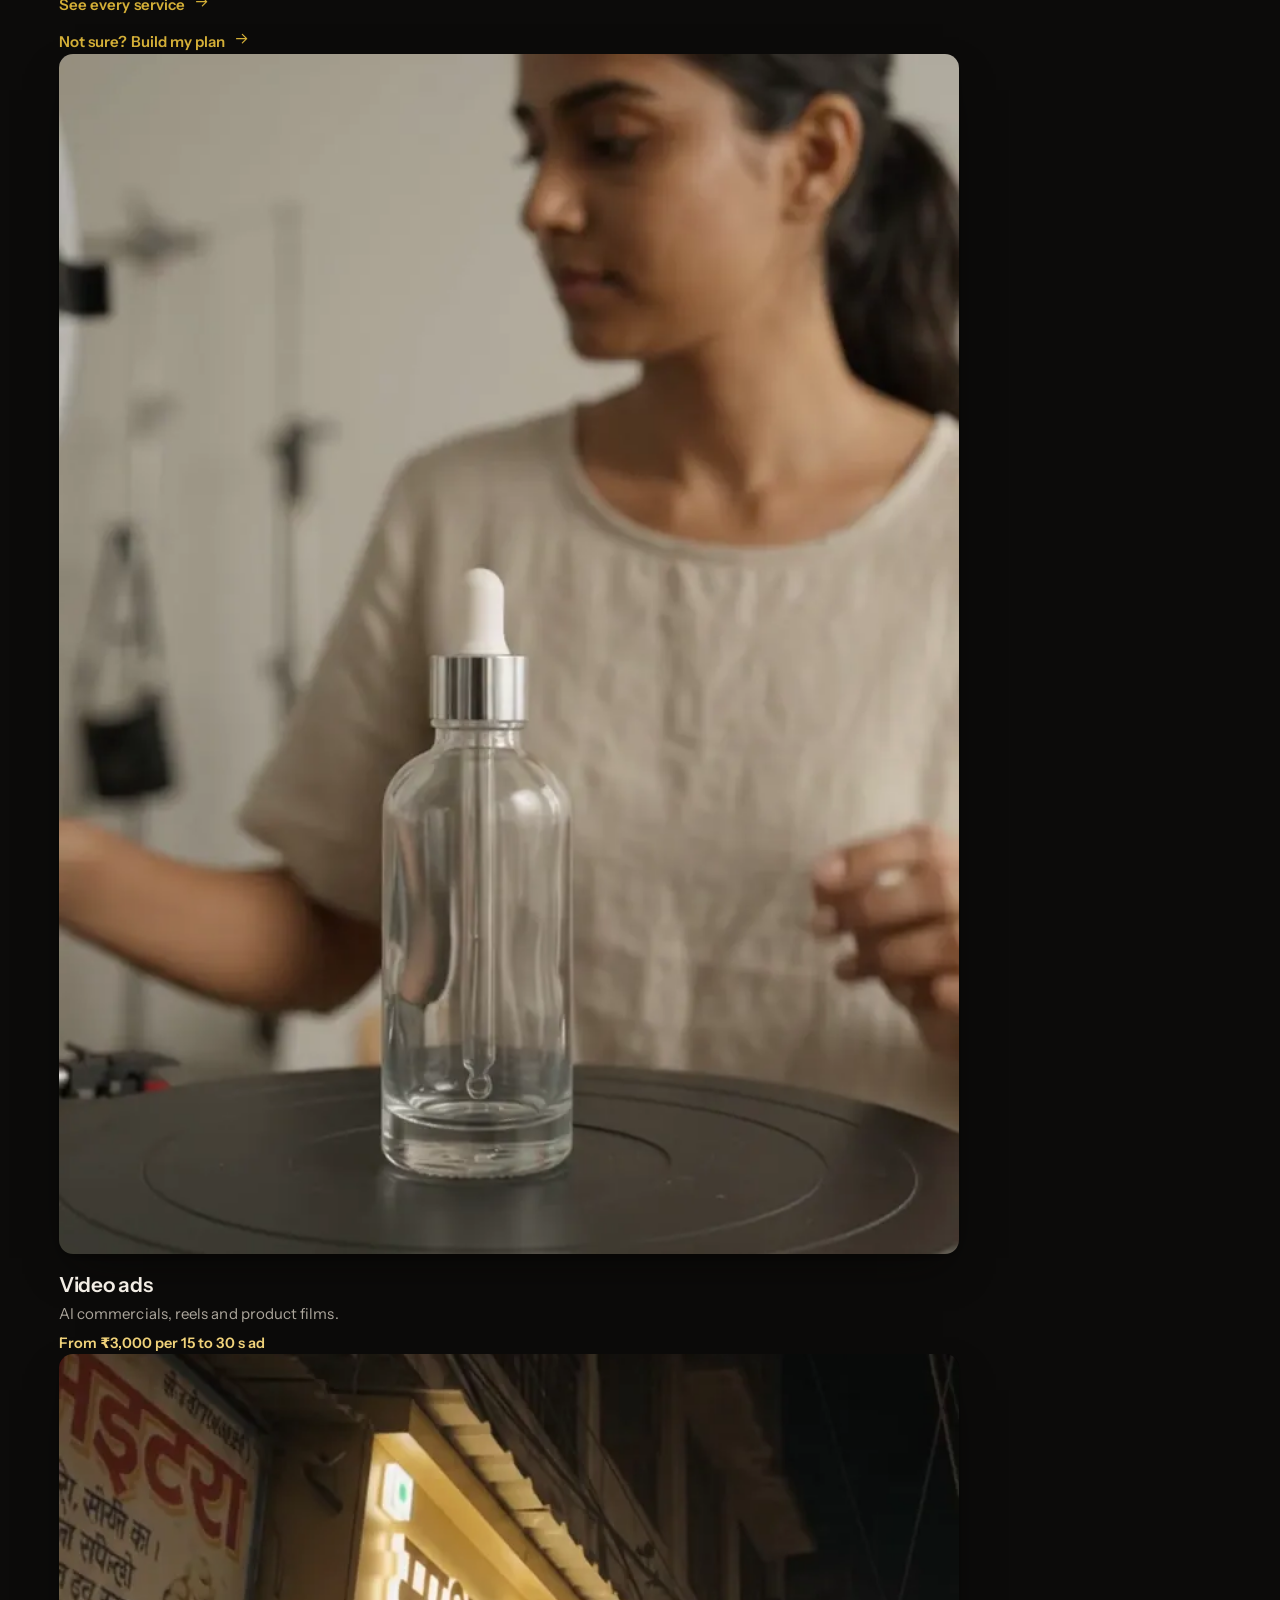
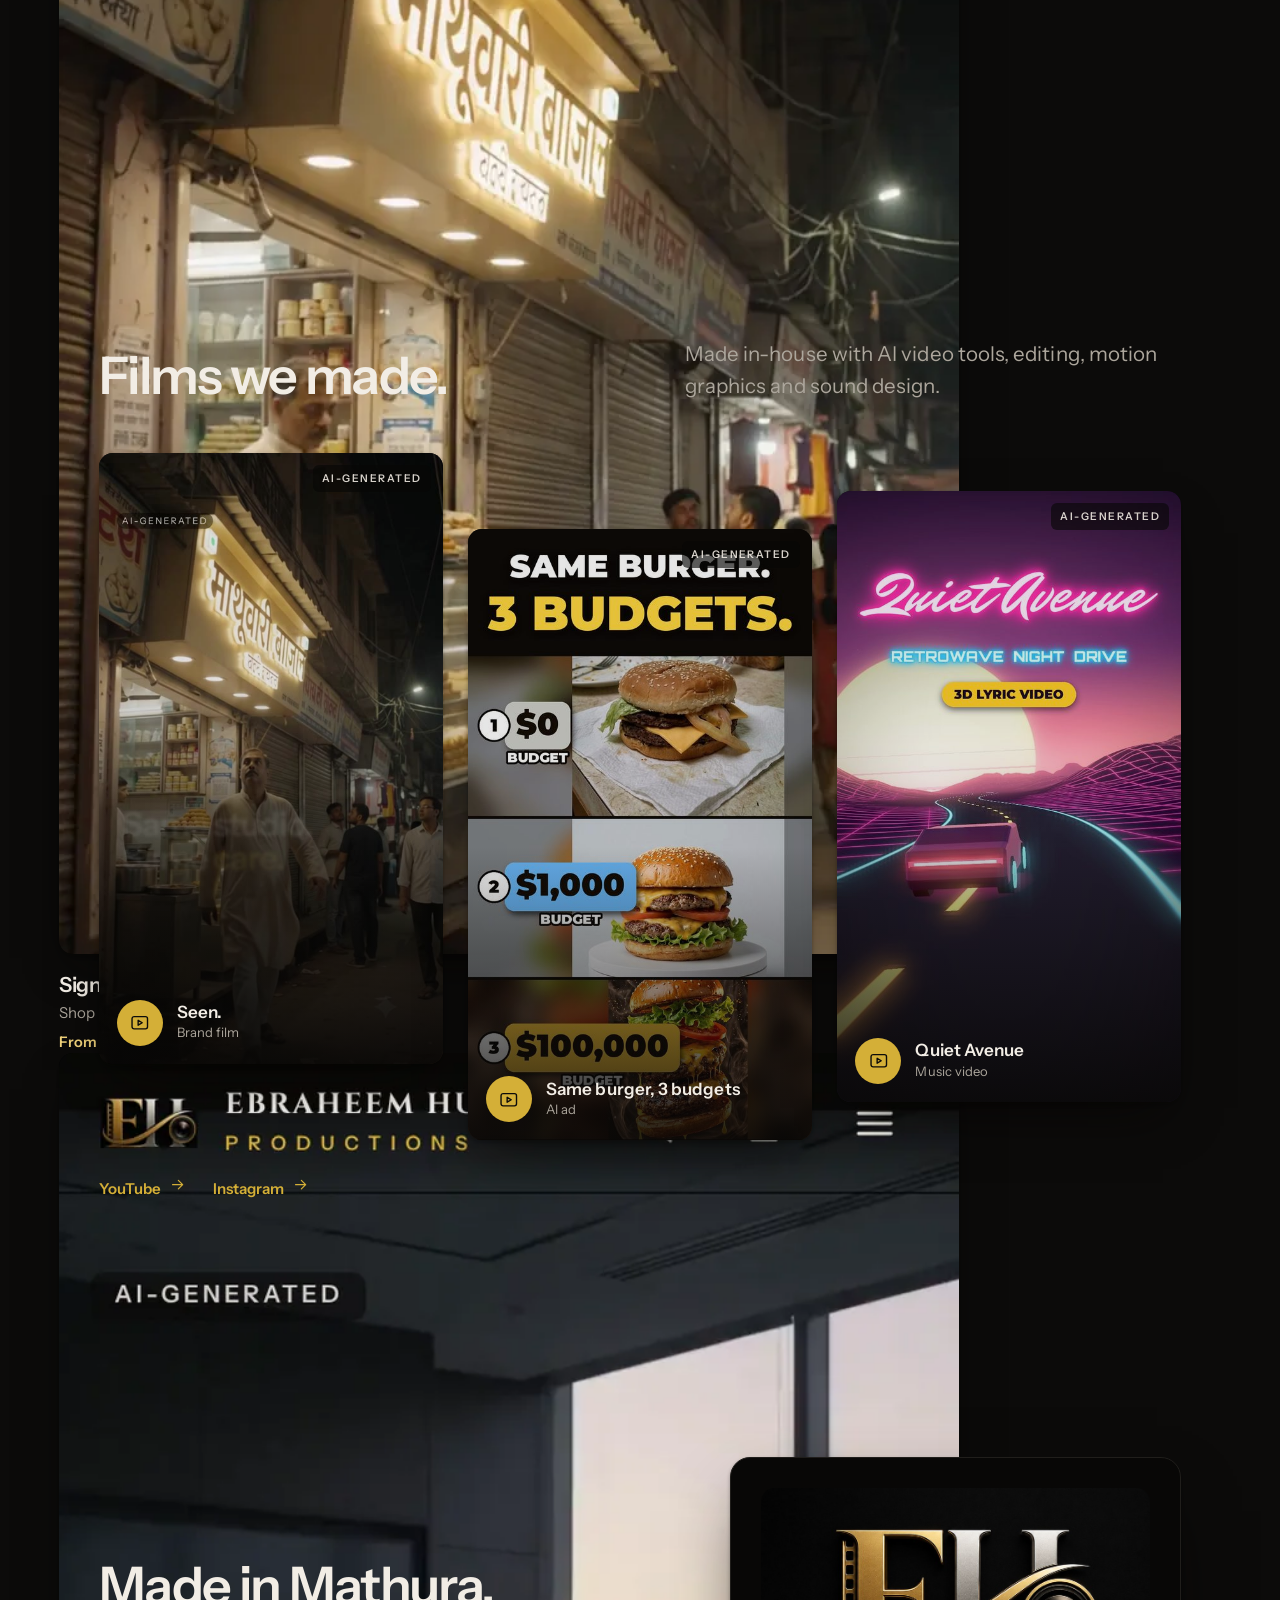
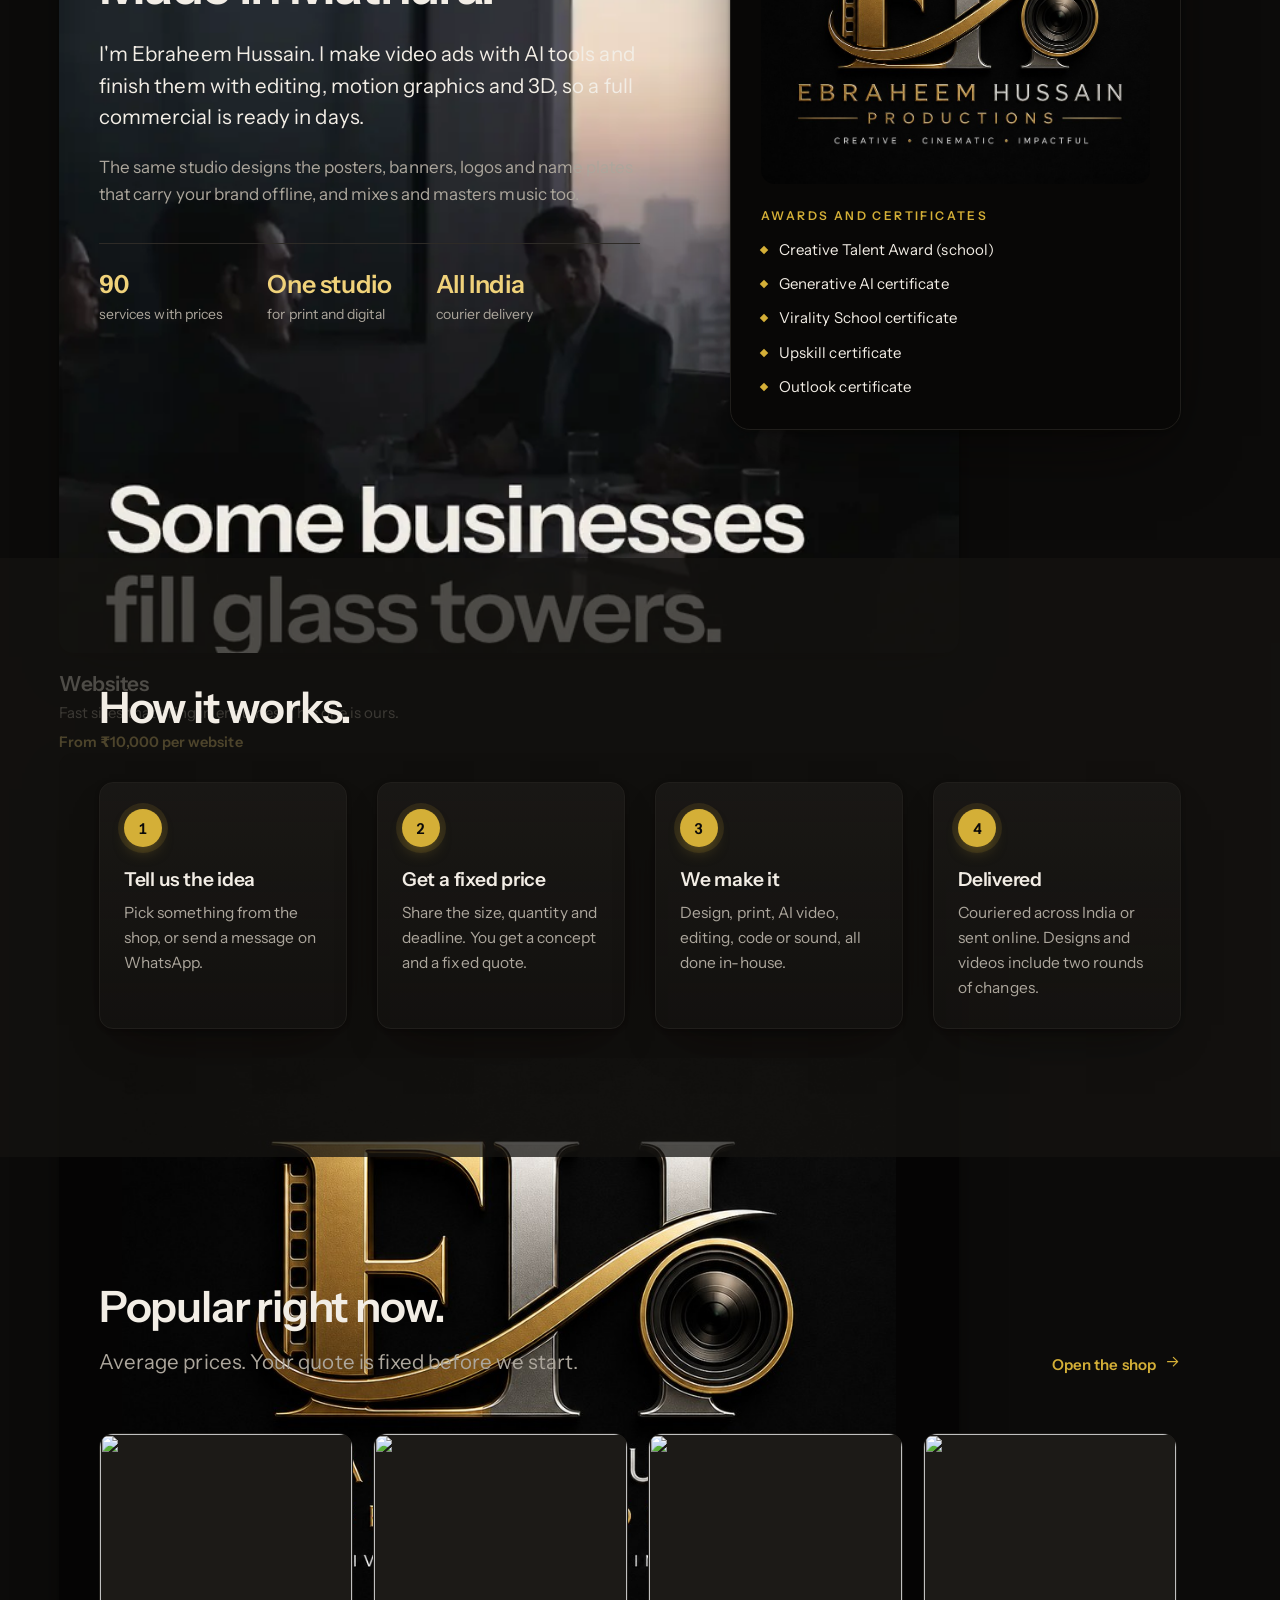
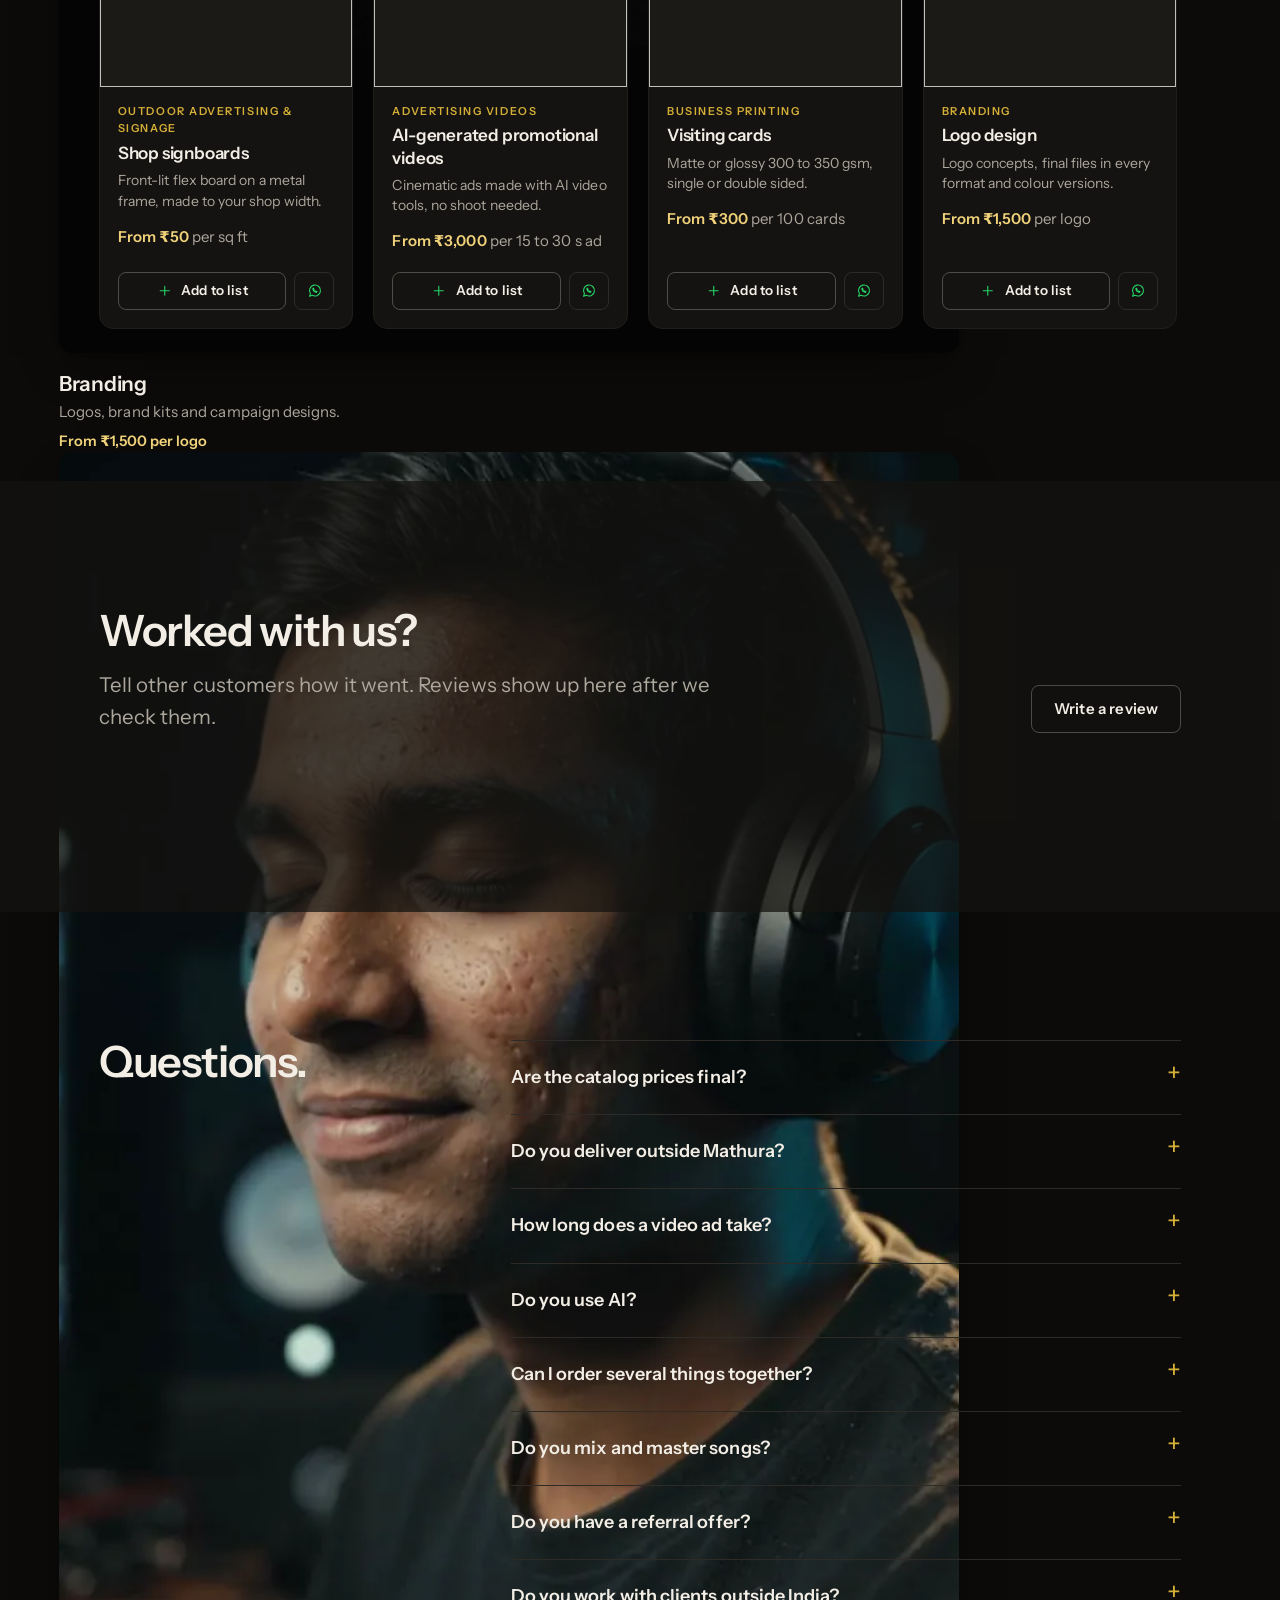
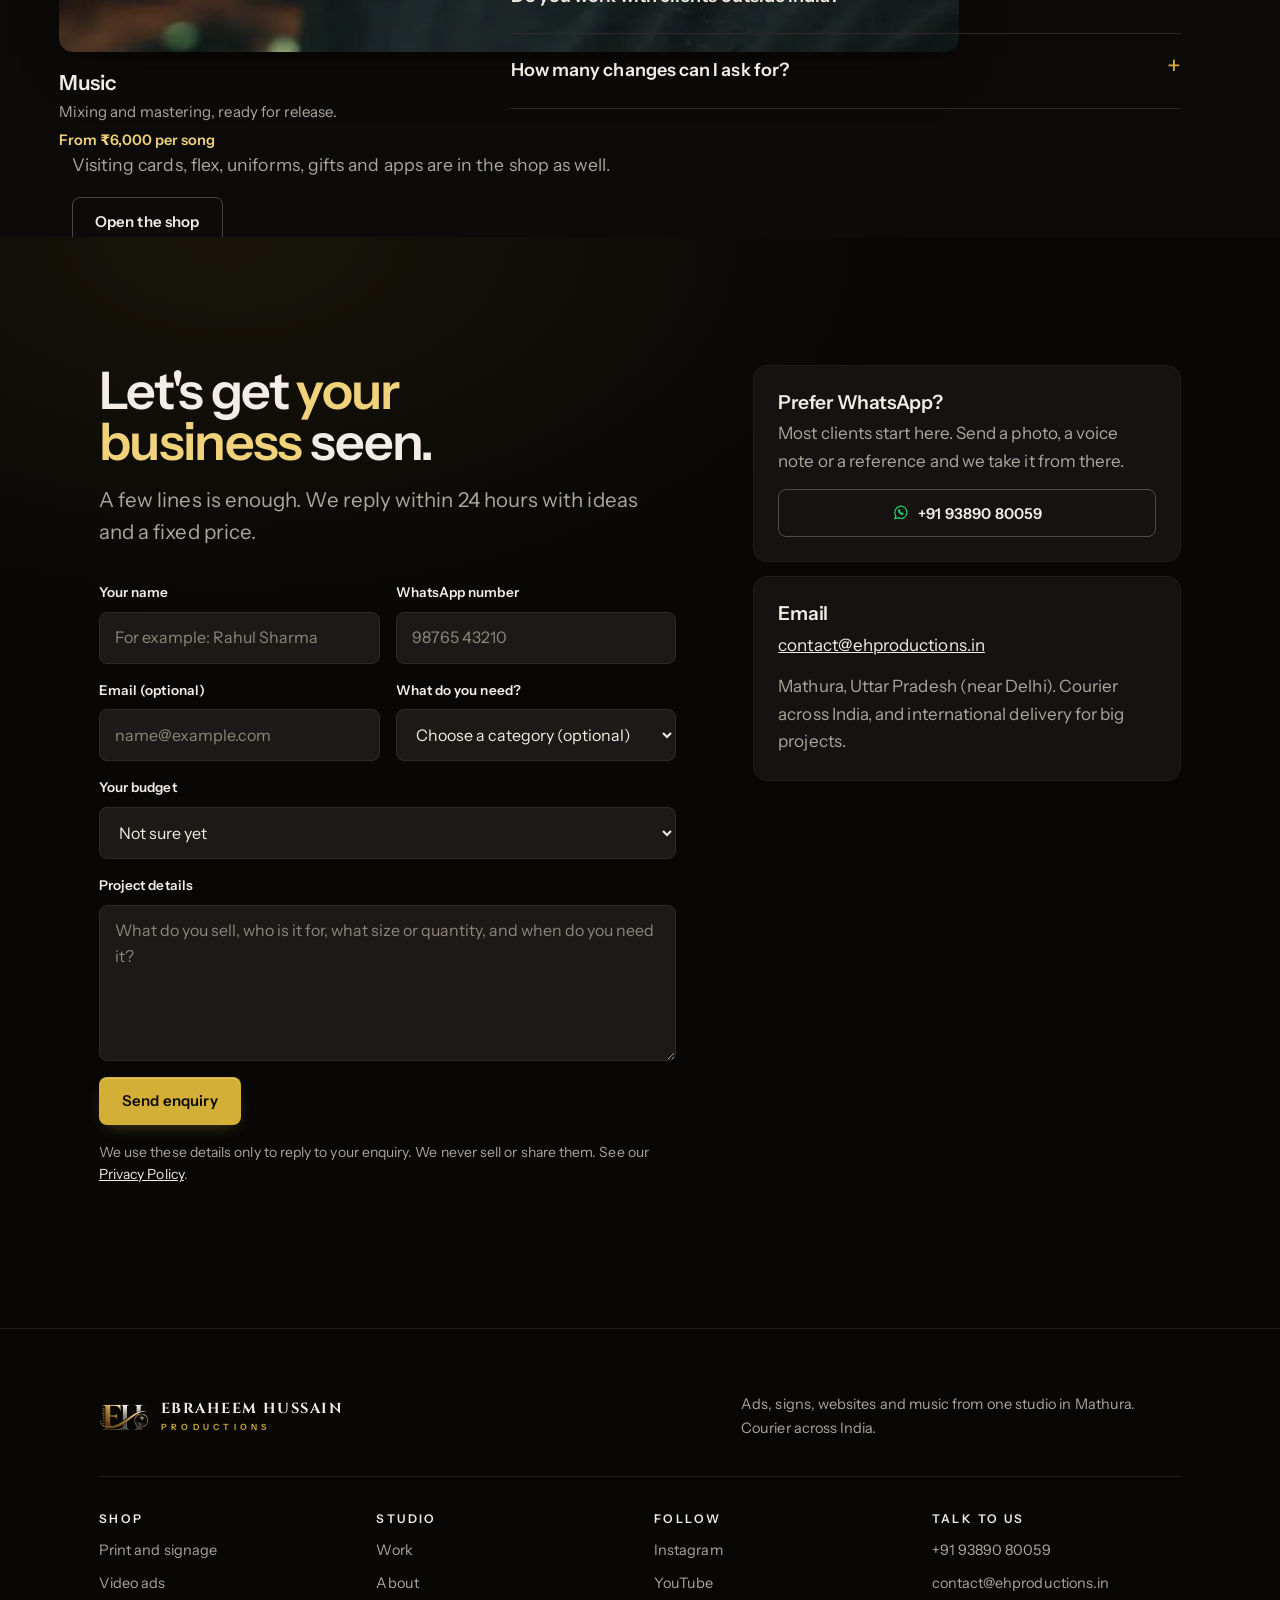
==== commit 37b099d4: "Home story: scenes finish on a still page; ambient background The scrub engine gets a "hold" clip ma" ====
--- a/index.html
+++ b/index.html
@@ -22,8 +22,8 @@
   <link rel="preload" href="assets/fonts/font-text-400.woff2" as="font" type="font/woff2" crossorigin>
   <link rel="preload" href="assets/fonts/font-serif-700.woff2" as="font" type="font/woff2" crossorigin>
   <link rel="preconnect" href="https://images.unsplash.com">
-  <link rel="stylesheet" href="css/scrollcraft.css?v=1b8615bc">
-  <link rel="stylesheet" href="css/styles.css?v=1b8615bc">
+  <link rel="stylesheet" href="css/scrollcraft.css?v=7afb9635">
+  <link rel="stylesheet" href="css/styles.css?v=7afb9635">
   <script type="application/ld+json">
   {"@context":"https://schema.org","@type":"ProfessionalService","name":"Ebraheem Hussain Productions",
    "description":"AI video ads, websites, apps, branding, signage, flex banners, printing, uniforms, promotional gifts and music mixing and mastering. Courier all over India.",
@@ -69,8 +69,9 @@
 
   <main id="main">
     <div class="sc-grain" aria-hidden="true"></div>
-
-    <section class="act act--open" aria-labelledby="open-h" data-sc-act="scrub" data-sc-span="1.7" data-sc-dwell="0.24" data-sc-drift="#0c0b0a">
+    <div class="ambient" aria-hidden="true"><i></i><i></i><i></i><i></i></div>
+
+    <section class="act act--open" aria-labelledby="open-h" data-sc-act="scrub" data-sc-span="2.5" data-sc-span-m="2.9" data-sc-clip-map="hold" data-sc-hold="0.25" data-sc-dwell="0.12" data-sc-drift="#0c0b0a">
       <div data-sc-stage class="stage">
         <img class="amb" src="assets/story/amb-open.webp" alt="" data-sc-parallax="-1.6">
         <div class="film film--open" data-sc-parallax="-0.5">
@@ -79,7 +80,7 @@
           <span class="film__ai">AI-generated</span>
         </div>
         <div class="sc-scrim scrim--open" aria-hidden="true"></div>
-        <div class="sc-copy sc-copy--lead copy--open" data-sc-cue="0 0.8 0 0.3">
+        <div class="sc-copy sc-copy--lead copy--open" data-sc-cue="0 0.97 0 0.18">
           <h1 id="open-h" class="sc-display show--hero" data-sc-kinetic="lines">Some businesses fill glass towers.</h1>
           <p class="hero-sub">Ebraheem Hussain Productions makes ads, signs and websites for everyone else.</p>
           <div class="hero-cta">
@@ -105,7 +106,7 @@
       </div>
     </section>
 
-    <section class="act act--sign" id="your-sign" aria-labelledby="sign-h" data-sc-act="pin" data-sc-span="2.6" data-sc-drift="#080706">
+    <section class="act act--sign" id="your-sign" aria-labelledby="sign-h" data-sc-act="pin" data-sc-span="2.6" data-sc-span-m="2.9" data-sc-drift="#080706">
       <div data-sc-stage class="stage">
         <img class="amb amb--sign" src="assets/story/amb-sign.webp" alt="">
         <div class="film film--sign">
@@ -128,7 +129,7 @@
       </div>
     </section>
 
-    <section class="act act--spread" aria-labelledby="spread-h" data-sc-act="scrub" data-sc-span="1.5" data-sc-dwell="0.24" data-sc-drift="#0d0b09">
+    <section class="act act--spread" aria-labelledby="spread-h" data-sc-act="scrub" data-sc-span="2.6" data-sc-span-m="3" data-sc-clip-map="hold" data-sc-hold="0.25" data-sc-lead="0.35" data-sc-dwell="0.12" data-sc-drift="#0d0b09">
       <div data-sc-stage class="stage">
         <img class="amb" src="assets/story/amb-spread.webp" alt="" data-sc-parallax="-1.4">
         <div class="film film--spread" data-sc-parallax="-0.6">
@@ -144,7 +145,7 @@
       </div>
     </section>
 
-    <section class="act act--range" id="services" aria-labelledby="range-h" data-sc-act="pan" data-sc-span="2.2" data-sc-drift="#0c0b0a">
+    <section class="act act--range" id="services" aria-labelledby="range-h" data-sc-act="pan" data-sc-span="2.2" data-sc-span-m="2.6" data-sc-drift="#0c0b0a">
       <div data-sc-stage class="stage stage--range">
         <div class="range" data-sc-pan="0.04">
           <div class="range__lead">
@@ -374,8 +375,8 @@
     <div class="player__box" id="player-box"></div>
     <form method="dialog"><button class="btn btn--gold btn--sm player__close">Close video</button></form>
   </dialog>
-  <script src="js/scrollcraft.js?v=1b8615bc" defer></script>
-  <script type="module" src="js/story.js?v=1b8615bc"></script>
-  <script type="module" src="js/main.js?v=1b8615bc"></script>
+  <script src="js/scrollcraft.js?v=7afb9635" defer></script>
+  <script type="module" src="js/story.js?v=7afb9635"></script>
+  <script type="module" src="js/main.js?v=7afb9635"></script>
 </body>
 </html>
--- a/css/styles.css
+++ b/css/styles.css
@@ -292,9 +292,36 @@
 }
 @media (max-width: 860px) and (max-height: 700px) { .svc__frame { aspect-ratio: 1 / 1; } }
 
+/* ---------- ambient background (home) ----------
+   Slow drifting light behind the sections under the story. Transform and opacity only, so it costs
+   no layout or paint per frame; still under reduced motion. Body goes transparent on the home page
+   so this fixed layer sits between the canvas colour and the content. */
+.page-index { background: transparent; }
+.ambient { position: fixed; inset: 0; z-index: -1; pointer-events: none; overflow: hidden; contain: strict; }
+.ambient i { position: absolute; display: block; width: 70vmax; height: 70vmax; border-radius: 50%; will-change: transform; }
+.ambient i:nth-child(1) { left: -24vmax; top: -18vmax; background: radial-gradient(closest-side, rgba(212,175,55,.17), rgba(212,175,55,0) 72%); animation: amb-a 34s ease-in-out infinite alternate; }
+.ambient i:nth-child(2) { right: -28vmax; top: 22vh; background: radial-gradient(closest-side, rgba(190,104,46,.14), rgba(190,104,46,0) 72%); animation: amb-b 42s ease-in-out infinite alternate; }
+/* Gold dust: two dot layers, each twice the viewport tall, sliding up at different speeds (transform only). */
+.ambient::before, .ambient::after { content: ""; position: absolute; left: 0; top: 0; width: 100%; height: 200%; will-change: transform;
+  background-image: radial-gradient(1.6px 1.6px at 12% 18%, rgba(232,200,110,.55), transparent 60%), radial-gradient(1.2px 1.2px at 38% 64%, rgba(232,200,110,.45), transparent 60%),
+    radial-gradient(1.8px 1.8px at 66% 32%, rgba(232,200,110,.5), transparent 60%), radial-gradient(1.1px 1.1px at 84% 78%, rgba(242,237,229,.4), transparent 60%),
+    radial-gradient(1.4px 1.4px at 52% 8%, rgba(232,200,110,.4), transparent 60%), radial-gradient(1px 1px at 24% 46%, rgba(242,237,229,.35), transparent 60%);
+  background-size: 100% 50%; background-repeat: repeat; animation: amb-dust 90s linear infinite; opacity: .55; }
+.ambient::after { background-size: 70% 38%; animation-duration: 140s; opacity: .35; }
+@keyframes amb-dust { to { transform: translate3d(0, -50%, 0); } }
+.ambient i:nth-child(3) { left: 18vw; bottom: -40vmax; background: radial-gradient(closest-side, rgba(242,237,229,.055), rgba(242,237,229,0) 70%); animation: amb-c 55s ease-in-out infinite alternate; }
+.ambient i:nth-child(4) { width: 140vmax; height: 26vmax; left: -20vmax; top: 40vh; border-radius: 0; opacity: .7;
+  background: linear-gradient(100deg, transparent 30%, rgba(212,175,55,.045) 50%, transparent 70%); animation: amb-sweep 26s linear infinite; }
+@keyframes amb-a { to { transform: translate3d(26vw, 22vh, 0) scale(1.18); } }
+@keyframes amb-b { to { transform: translate3d(-30vw, -16vh, 0) scale(.88); } }
+@keyframes amb-c { to { transform: translate3d(-14vw, -34vh, 0) scale(1.12); } }
+@keyframes amb-sweep { from { transform: translate3d(-60vw, 0, 0) rotate(-8deg); } to { transform: translate3d(60vw, 0, 0) rotate(-8deg); } }
+@media (prefers-reduced-motion: reduce) { .ambient i, .ambient::before, .ambient::after { animation: none; } .ambient i:nth-child(4) { display: none; } }
+
 /* ---------- home sections ---------- */
 .section { padding: clamp(72px, 10vw, 140px) 0; position: relative; }
 .section--alt { background: var(--sc-surface); }
+.page-index .section--alt { background: color-mix(in oklab, var(--sc-surface) 74%, transparent); }
 .section__head { display: flex; flex-wrap: wrap; align-items: end; justify-content: space-between; gap: 18px 40px; margin-bottom: clamp(30px, 4vw, 56px); }
 .section__head .lede { margin: 16px 0 0; }
 .work .section__head { display: grid; grid-template-columns: minmax(0, 1.1fr) minmax(0, 1fr); align-items: end; }
@@ -337,8 +364,14 @@
 @media (max-width: 820px) { .about { grid-template-columns: 1fr; } }
 
 .steps { display: grid; grid-template-columns: repeat(4, 1fr); gap: 30px; list-style: none; margin: clamp(30px, 4vw, 52px) 0 0; padding: 0; counter-reset: s; }
-.steps li { border-top: 1px solid var(--line); padding-top: 22px; }
-.steps li::before { counter-increment: s; content: counter(s); display: block; font: 600 15px/1 var(--text); color: var(--gold); margin-bottom: 18px; font-variant-numeric: tabular-nums; }
+.steps li { position: relative; padding: 26px 24px 28px; border-radius: var(--r-md); border: 1px solid var(--hair);
+  background: linear-gradient(180deg, color-mix(in oklab, var(--raised) 78%, transparent), color-mix(in oklab, var(--surface) 60%, transparent));
+  box-shadow: 0 2px 4px hsl(30 30% 2% / .25), 0 22px 46px -26px hsl(30 30% 2% / .8);
+  transition: transform 320ms var(--ease), border-color 220ms var(--ease); }
+.steps li::before { counter-increment: s; content: counter(s); display: grid; place-items: center; width: 38px; height: 38px; border-radius: 50%; margin-bottom: 20px;
+  font: 700 15px/1 var(--text); color: var(--sc-accent-ink); background: var(--gold); box-shadow: 0 0 0 6px rgba(212,175,55,.12), 0 8px 18px -8px rgba(212,175,55,.6); font-variant-numeric: tabular-nums; }
+.steps li h3 { margin: 0 0 8px; }
+@media (hover: hover) and (pointer: fine) { .steps li:hover { transform: translateY(-4px); border-color: rgba(212,175,55,.35); } }
 .steps p { color: var(--muted); margin: 0; font-size: 15.5px; }
 @media (max-width: 860px) { .steps { grid-template-columns: 1fr 1fr; } }
 @media (max-width: 480px) { .steps { grid-template-columns: 1fr; gap: 22px; } }
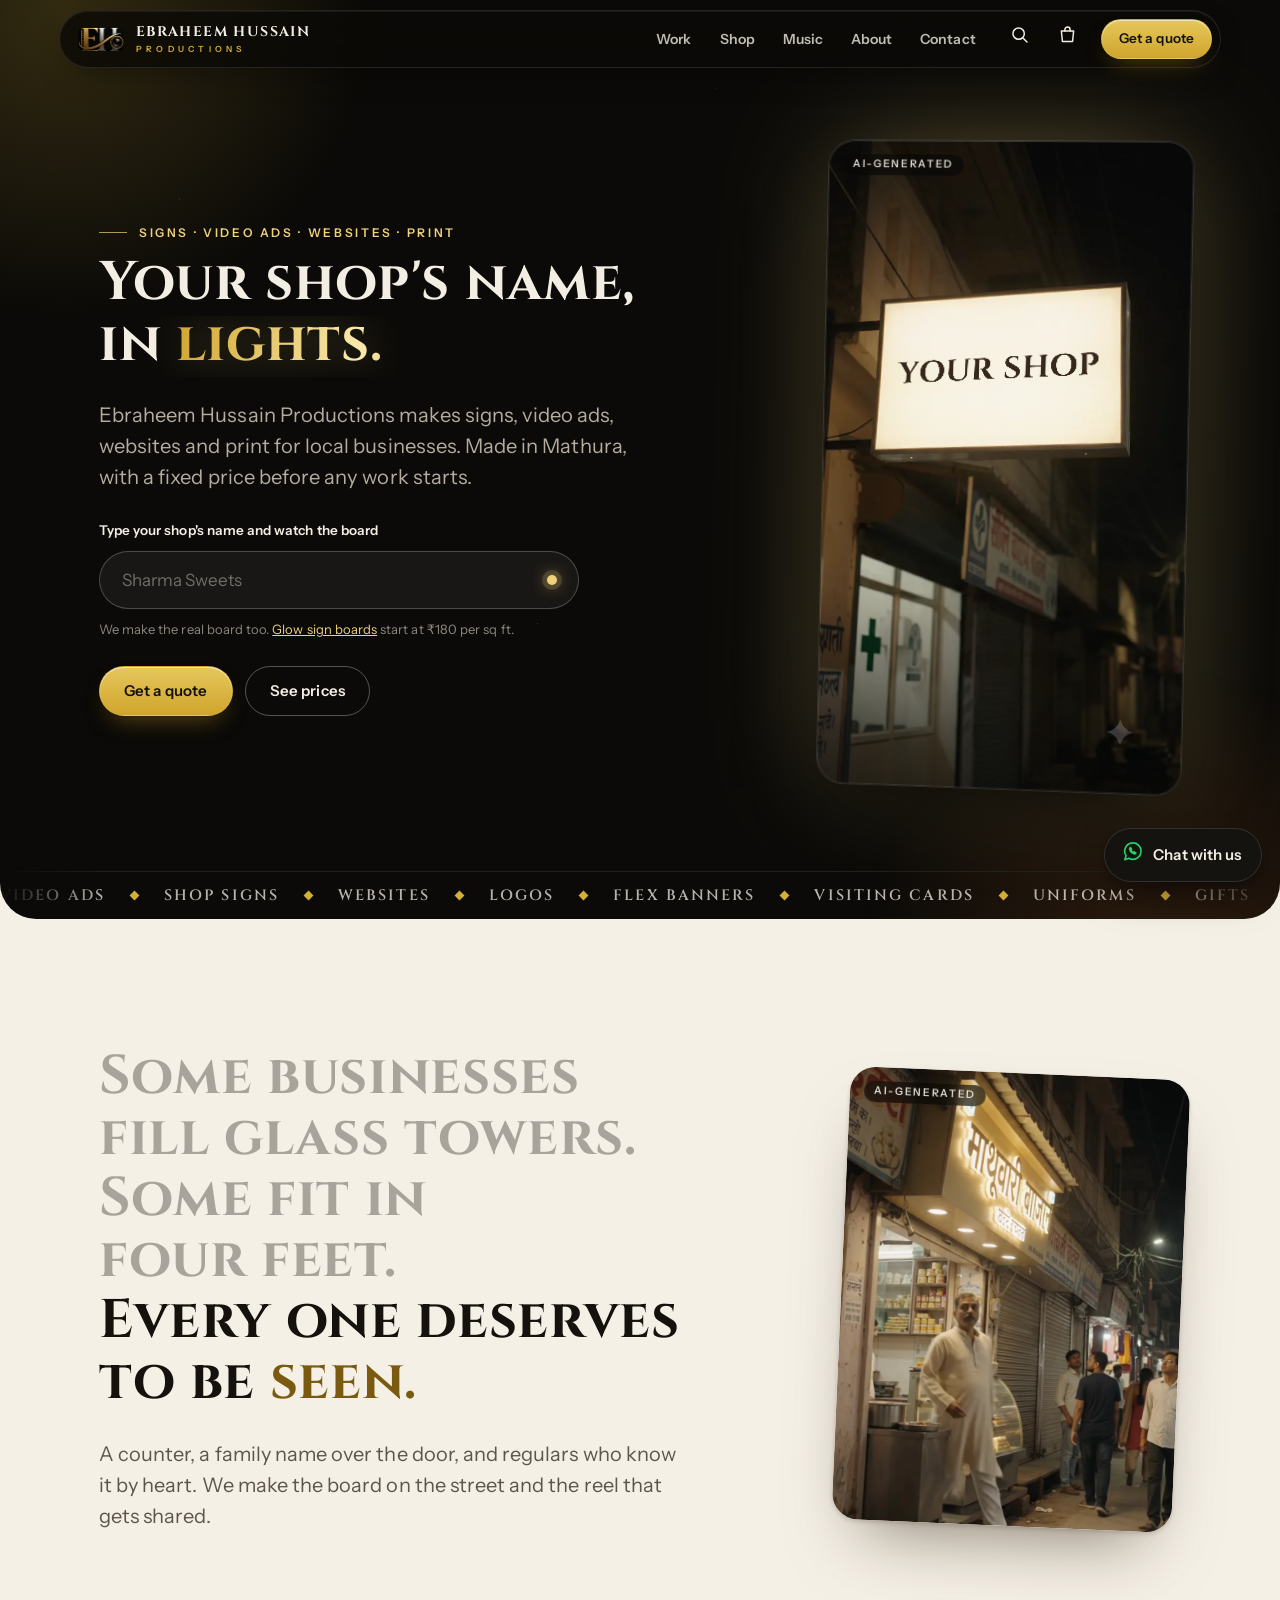
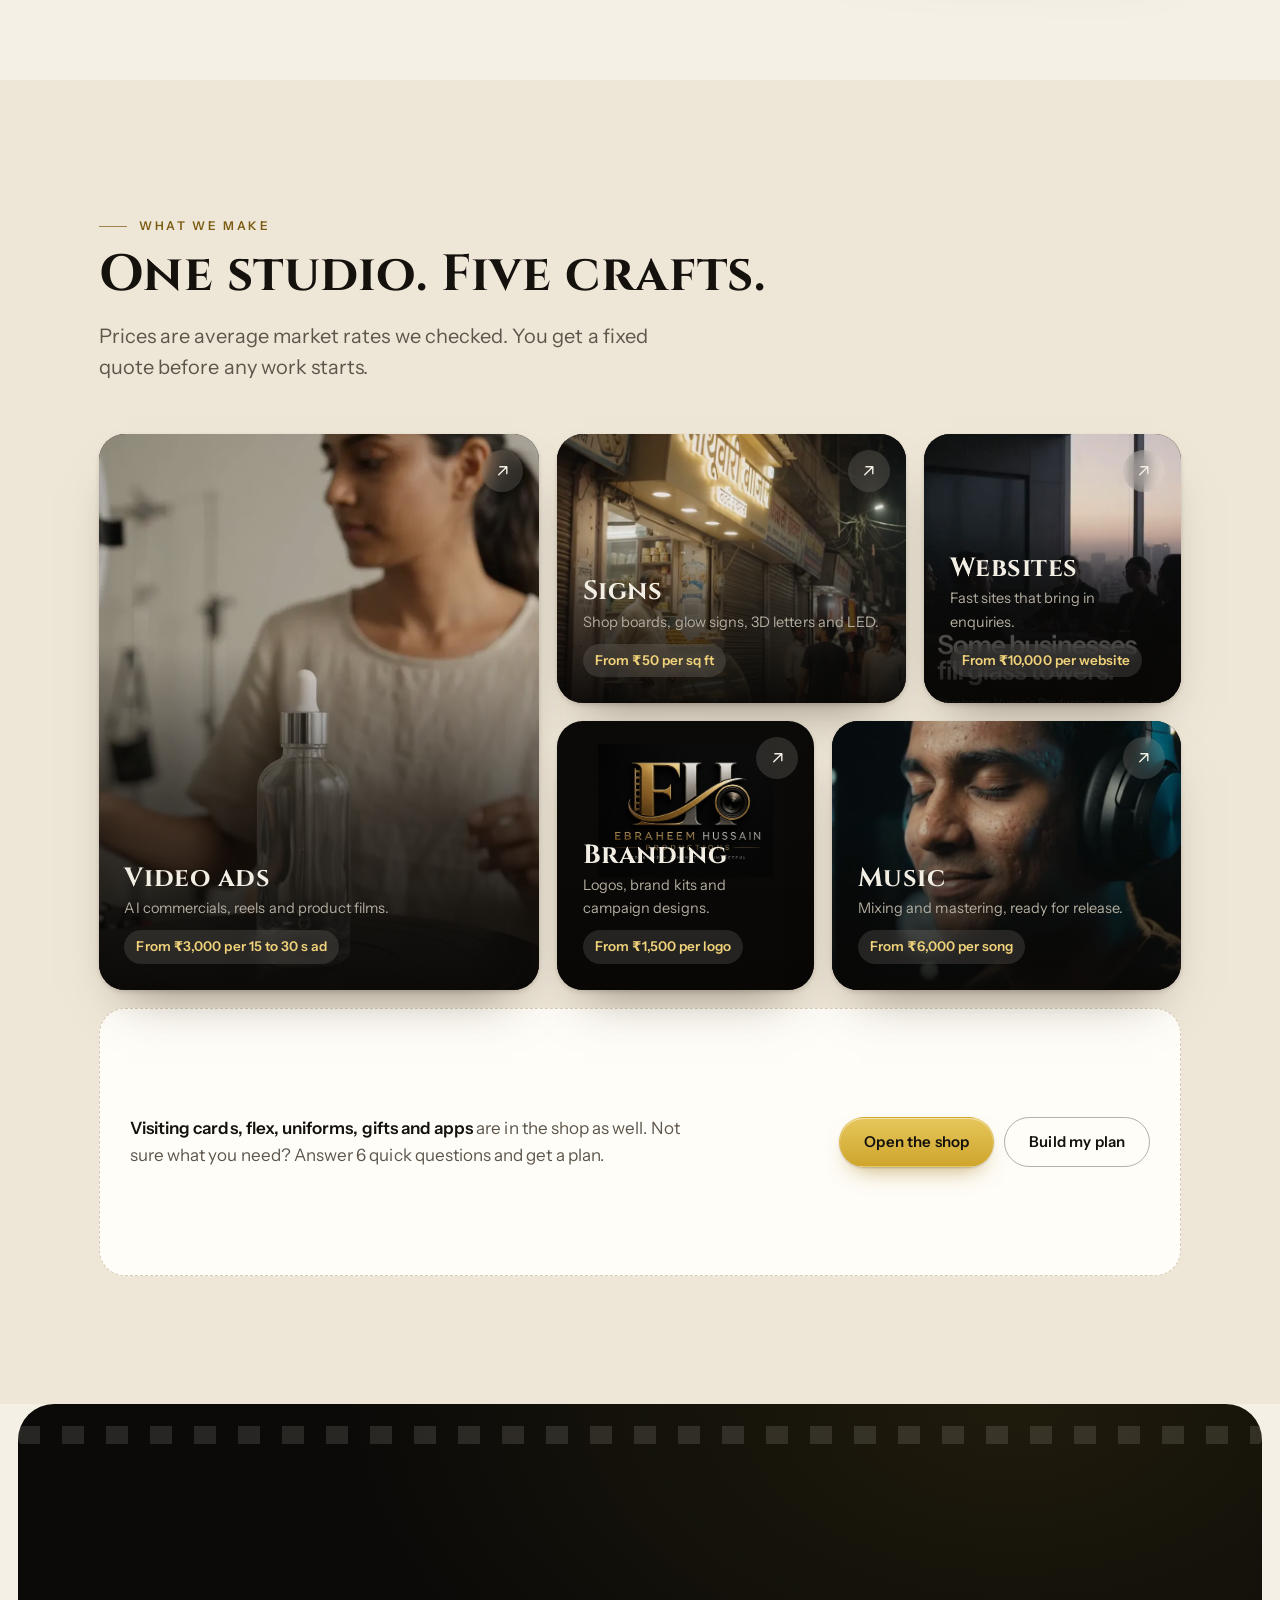
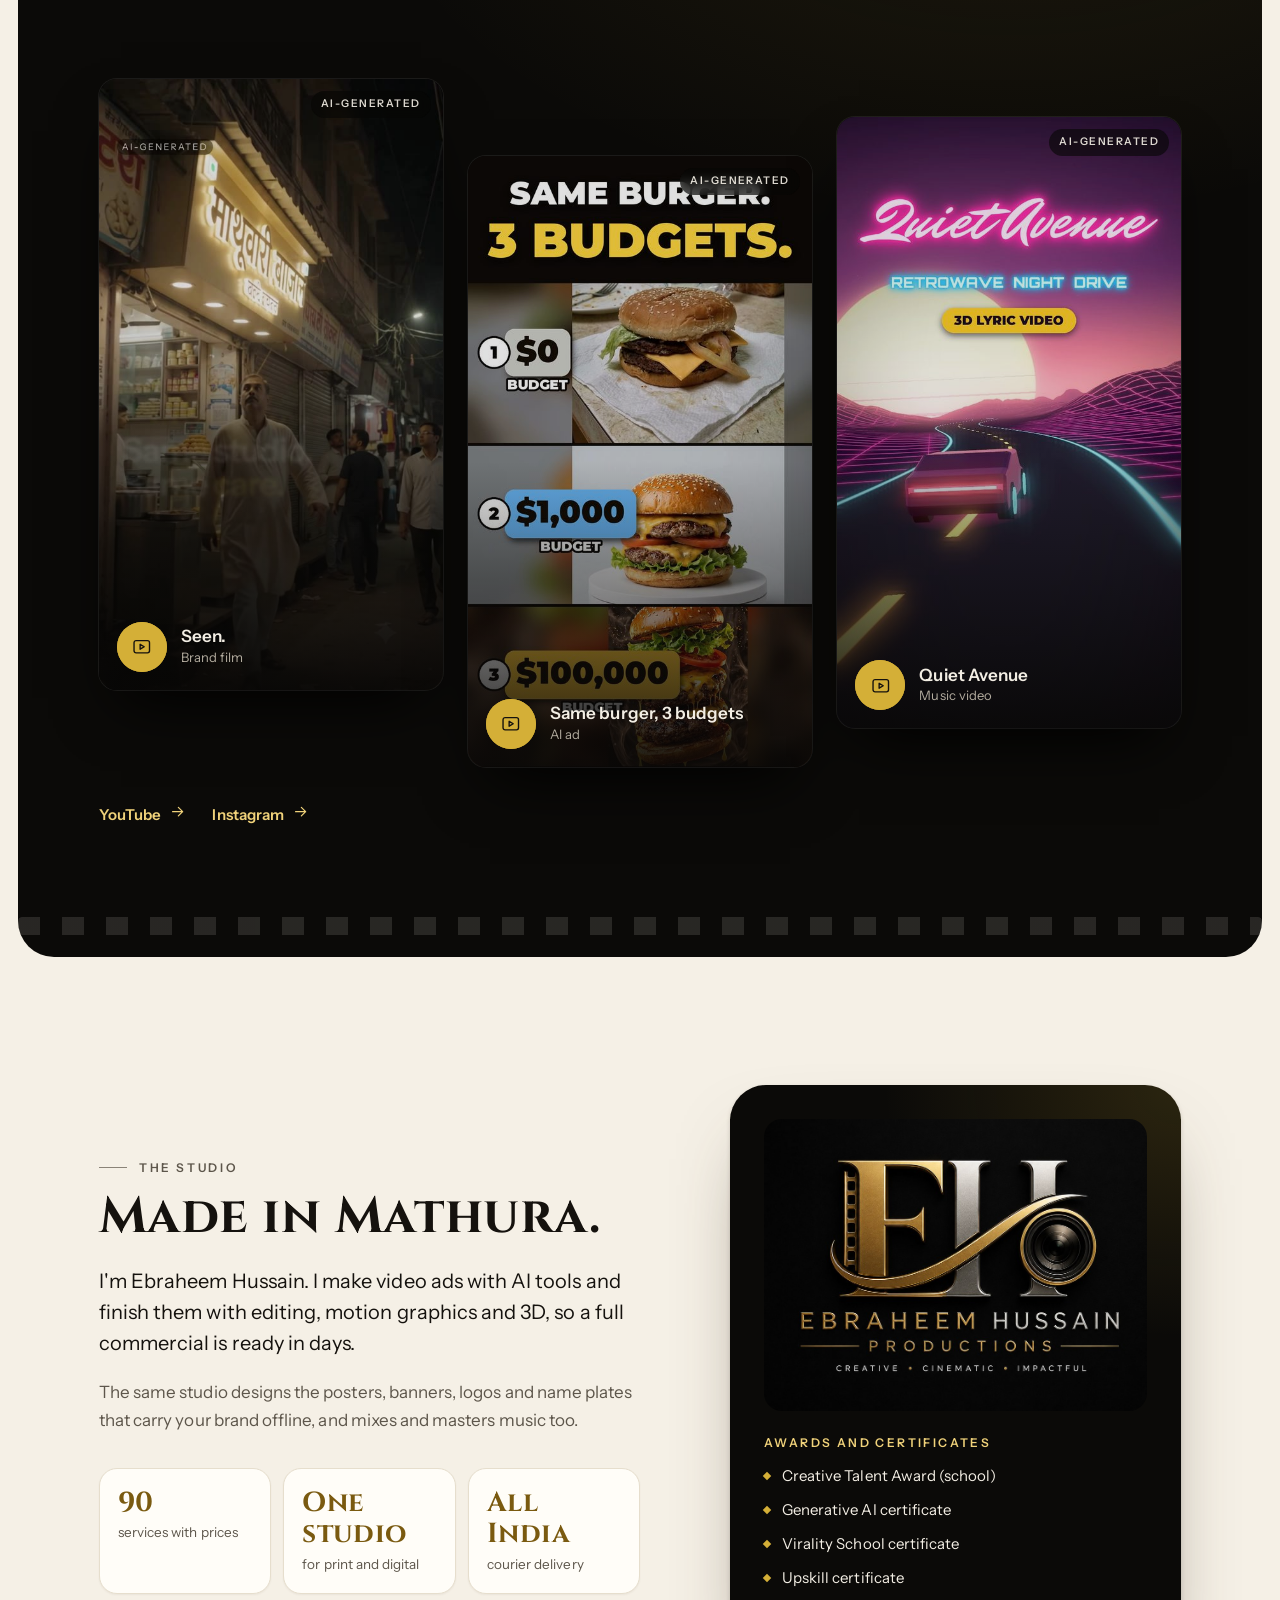
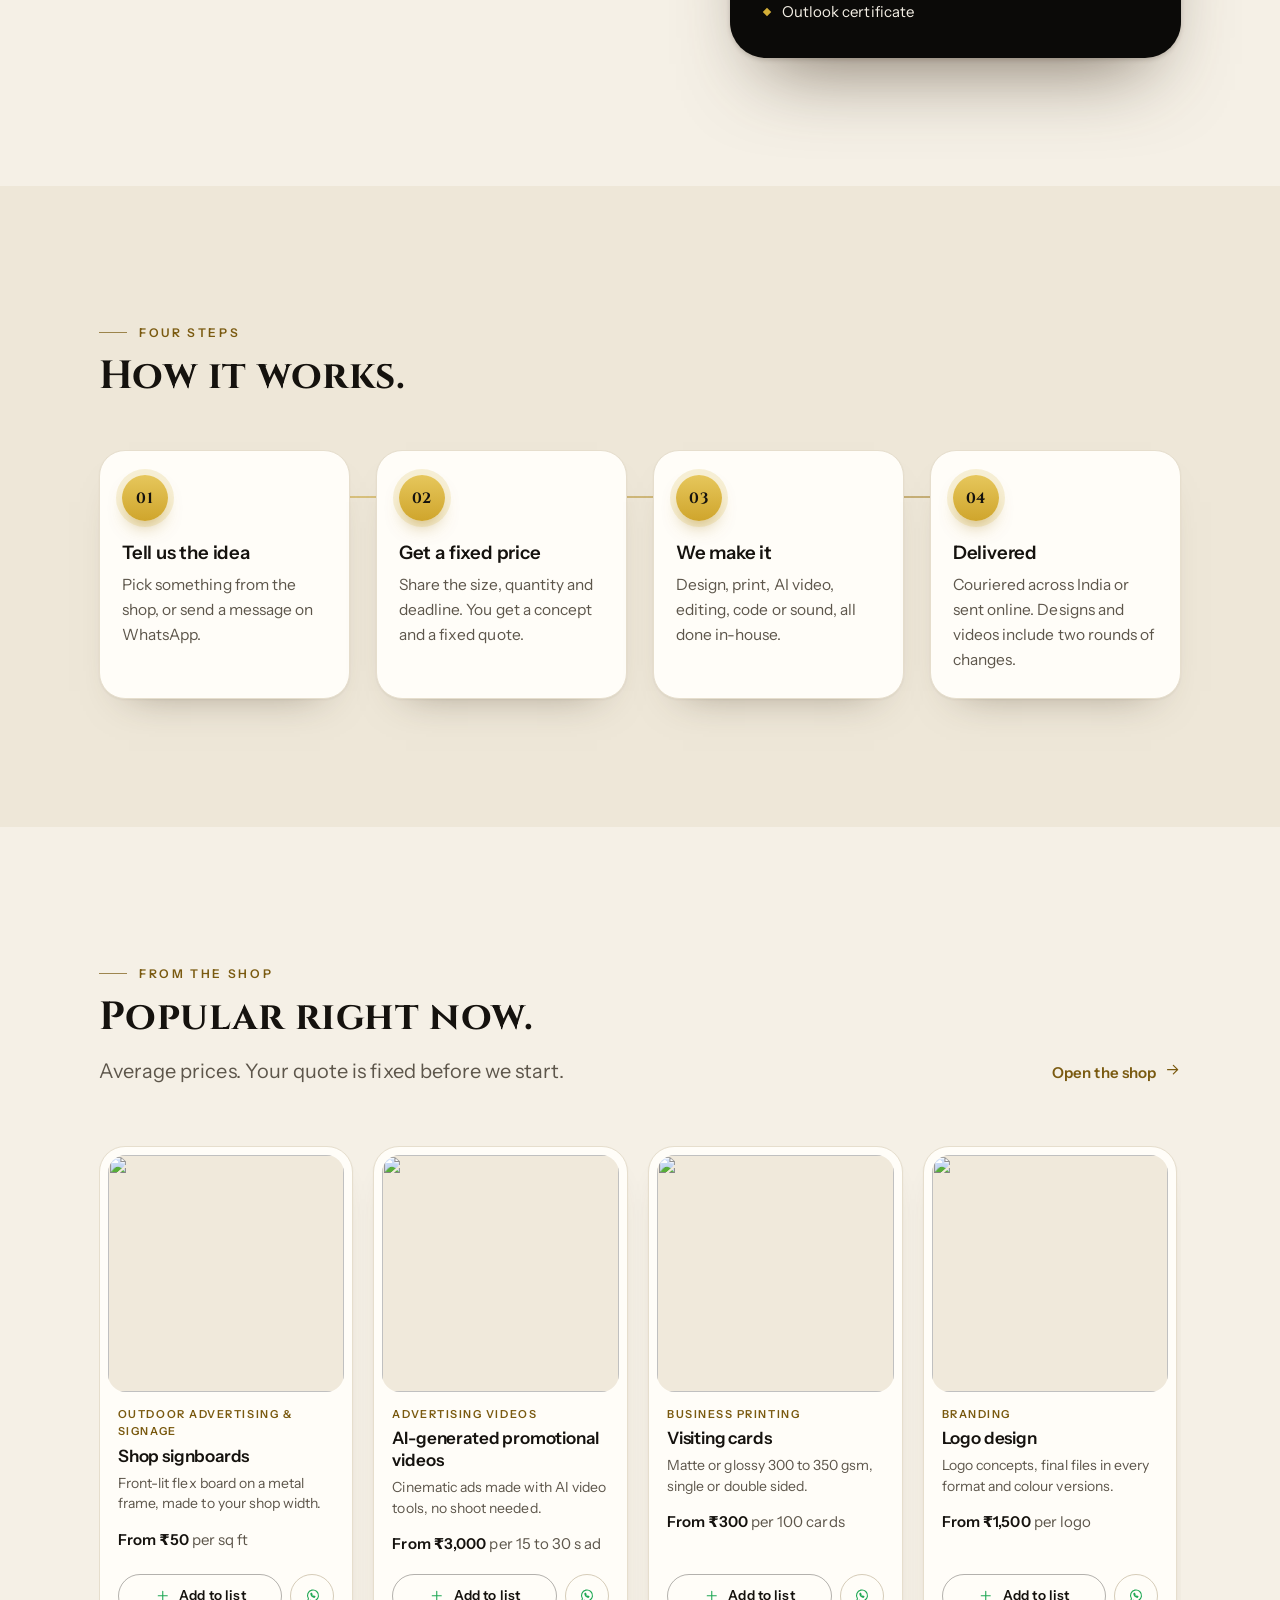
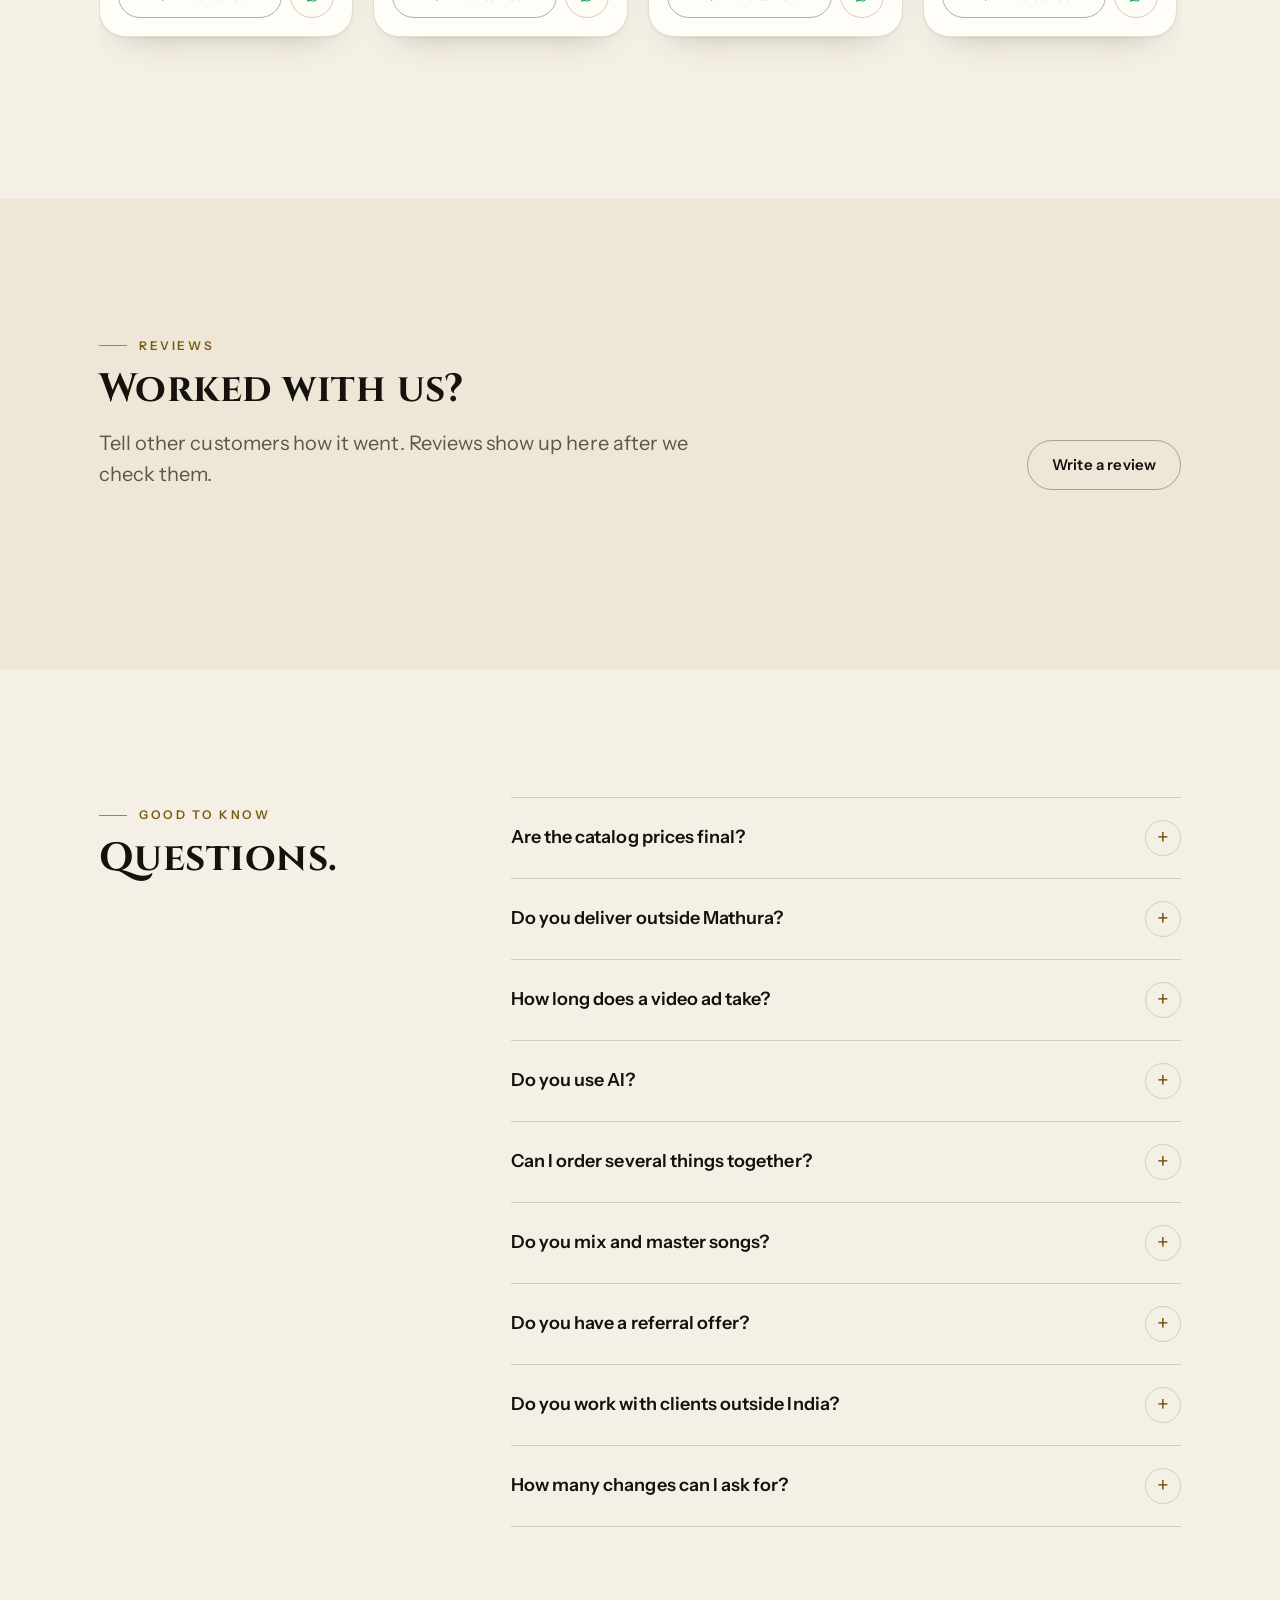
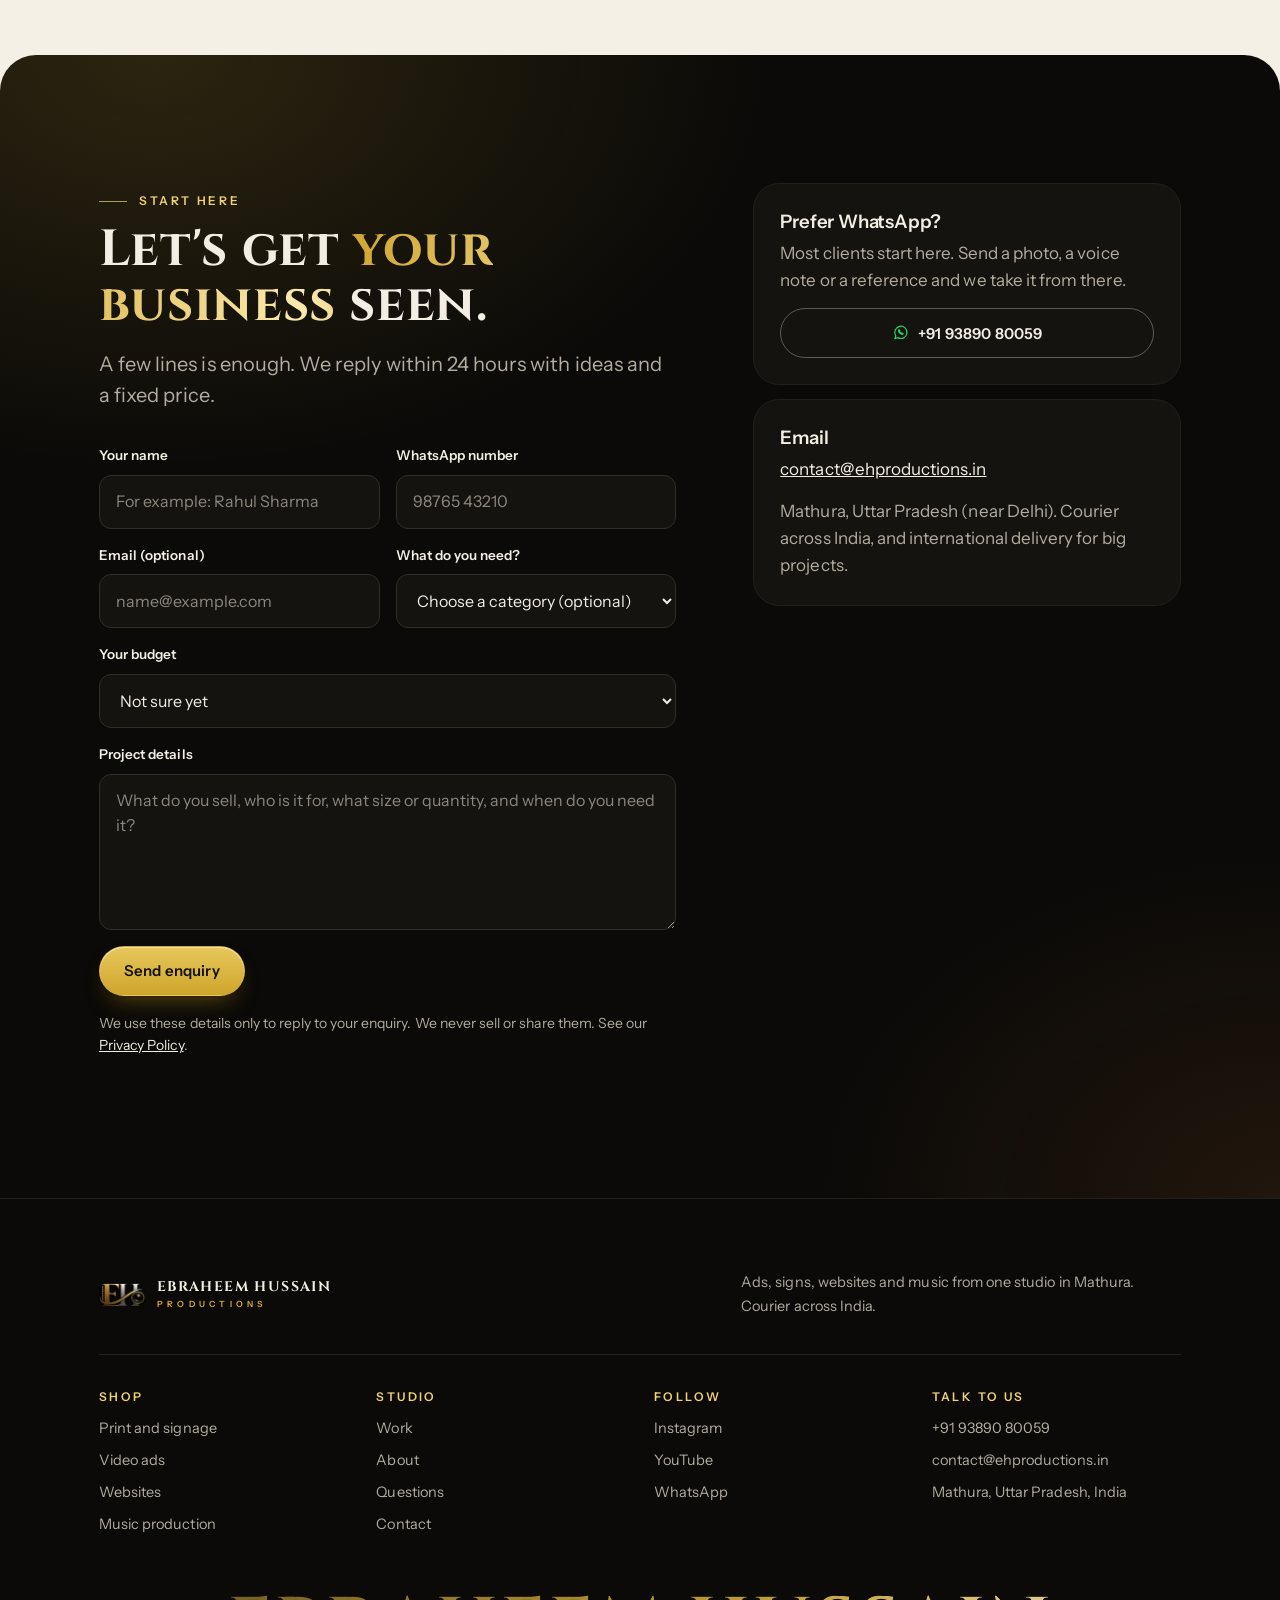
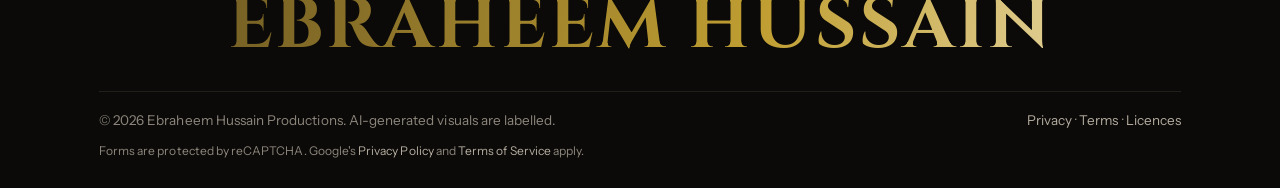
==== commit 760d7163: "New design: paper pages, night cinema blocks, the lit sign as the hero Every page is restyled; the s" ====
--- a/index.html
+++ b/index.html
@@ -22,8 +22,7 @@
   <link rel="preload" href="assets/fonts/font-text-400.woff2" as="font" type="font/woff2" crossorigin>
   <link rel="preload" href="assets/fonts/font-serif-700.woff2" as="font" type="font/woff2" crossorigin>
   <link rel="preconnect" href="https://images.unsplash.com">
-  <link rel="stylesheet" href="css/scrollcraft.css?v=7afb9635">
-  <link rel="stylesheet" href="css/styles.css?v=7afb9635">
+  <link rel="stylesheet" href="css/styles.css?v=0831c29f">
   <script type="application/ld+json">
   {"@context":"https://schema.org","@type":"ProfessionalService","name":"Ebraheem Hussain Productions",
    "description":"AI video ads, websites, apps, branding, signage, flex banners, printing, uniforms, promotional gifts and music mixing and mastering. Courier all over India.",
@@ -33,10 +32,11 @@
    "areaServed":["IN","US","Worldwide"],
    "sameAs":["https://www.youtube.com/channel/UCWhn9Tuk_qFfp__eVmOqNBQ","https://www.instagram.com/ebraheemhussainproductions/"]}
   </script>
-  <noscript><style>[data-sc-cue],[data-sc-in],[data-sc-stagger]>*{opacity:1!important;transform:none!important}</style></noscript>
+  <link rel="preload" as="image" href="assets/story/sign-dark.webp" fetchpriority="high">
 </head>
 <body class="page-index">
   <a class="skip" href="#main">Skip to content</a>
+  <div class="progress" aria-hidden="true"></div>
   <header class="nav">
     <div class="announce" id="announce" hidden></div>
     <div class="wrap nav__row">
@@ -68,154 +68,125 @@
   </header>
 
   <main id="main">
-    <div class="sc-grain" aria-hidden="true"></div>
-    <div class="ambient" aria-hidden="true"><i></i><i></i><i></i><i></i></div>
-
-    <section class="act act--open" aria-labelledby="open-h" data-sc-act="scrub" data-sc-span="2.5" data-sc-span-m="2.9" data-sc-clip-map="hold" data-sc-hold="0.25" data-sc-dwell="0.12" data-sc-drift="#0c0b0a">
-      <div data-sc-stage class="stage">
-        <img class="amb" src="assets/story/amb-open.webp" alt="" data-sc-parallax="-1.6">
-        <div class="film film--open" data-sc-parallax="-0.5">
-          <img class="sc-stage__poster" src="assets/story/open-poster.webp" alt="" width="720" height="1280">
-          <video data-sc-scrub data-sc-src="assets/story/open.mp4" data-sc-src-mobile="assets/story/open-m.mp4" muted playsinline aria-hidden="true"></video>
-          <span class="film__ai">AI-generated</span>
-        </div>
-        <div class="sc-scrim scrim--open" aria-hidden="true"></div>
-        <div class="sc-copy sc-copy--lead copy--open" data-sc-cue="0 0.97 0 0.18">
-          <h1 id="open-h" class="sc-display show--hero" data-sc-kinetic="lines">Some businesses fill glass towers.</h1>
-          <p class="hero-sub">Ebraheem Hussain Productions makes ads, signs and websites for everyone else.</p>
+    <section class="hero" id="your-sign" aria-labelledby="hero-h">
+      <div class="hero__glow" aria-hidden="true"><i></i><i></i></div>
+      <div class="wrap hero__grid">
+        <div class="hero__copy">
+          <p class="kicker hero__kicker">Signs · Video ads · Websites · Print</p>
+          <h1 id="hero-h" class="show--hero hero__title"><span class="ln"><span>Your shop's name,</span></span> <span class="ln"><span>in <em>lights.</em></span></span></h1>
+          <p class="hero__sub">Ebraheem Hussain Productions makes signs, video ads, websites and print for local businesses. Made in Mathura, with a fixed price before any work starts.</p>
+          <div class="namer">
+            <label for="shop-name">Type your shop's name and watch the board</label>
+            <div class="namer__row"><input id="shop-name" type="text" maxlength="28" autocomplete="organization" enterkeyhint="done" placeholder="Sharma Sweets"></div>
+            <p class="namer__note">We make the real board too. <a href="product?id=glow-sign-boards">Glow sign boards</a> start at <span data-from="glow-sign-boards">₹180 per sq ft</span>.</p>
+          </div>
           <div class="hero-cta">
             <a class="btn btn--gold" href="#contact">Get a quote</a>
             <a class="btn btn--line" href="catalog">See prices</a>
           </div>
         </div>
-      </div>
-    </section>
-
-    <section class="act act--feet" aria-labelledby="feet-h" data-sc-act="flow" data-sc-drift="#0e0c0a">
-      <div class="feet">
-        <figure class="film film--feet">
-          <div class="feet__over" data-sc-reveal="left" data-sc-reveal-at="0.16 0.5">
-            <img src="assets/story/shop.webp" alt="A small sweet shop on a busy street in Mathura at night, the owner standing in the doorway under his lit sign" width="720" height="1280" loading="lazy">
+        <figure class="hero__film" id="hero-film">
+          <div class="plate" id="sign-plate">
+            <img class="plate__img" src="assets/story/sign-dark.webp" alt="" width="720" height="1280" fetchpriority="high">
+            <img class="plate__img plate__lit" src="assets/story/sign-lit.webp" alt="A blank sign board above a small clinic at night, switched on" width="720" height="1280">
+            <div class="board" aria-hidden="true"><span class="board__name" id="board-name">Your shop</span></div>
           </div>
           <figcaption class="film__ai">AI-generated</figcaption>
         </figure>
-        <div class="feet__copy">
-          <h2 id="feet-h" class="sc-display show--xl" data-sc-cue="0.26 1 0.3 0" data-sc-kinetic="lines">Some fit in four feet.</h2>
-          <p class="lede" data-sc-cue="0.36 1 0.3 0">A counter, a family name over the door, and regulars who know it by heart. Then there are the shops nobody has noticed yet.</p>
-        </div>
-      </div>
-    </section>
-
-    <section class="act act--sign" id="your-sign" aria-labelledby="sign-h" data-sc-act="pin" data-sc-span="2.6" data-sc-span-m="2.9" data-sc-drift="#080706">
-      <div data-sc-stage class="stage">
-        <img class="amb amb--sign" src="assets/story/amb-sign.webp" alt="">
-        <div class="film film--sign">
-          <div class="plate" id="sign-plate">
-            <img class="plate__img" src="assets/story/sign-dark.webp" alt="" width="720" height="1280">
-            <img class="plate__img plate__lit" src="assets/story/sign-lit.webp" alt="A blank sign board above a small clinic at night, switched on" width="720" height="1280">
-            <div class="board" aria-hidden="true"><span class="board__name" id="board-name">Your shop</span></div>
-          </div>
-          <span class="film__ai">AI-generated</span>
-        </div>
-        <div class="sc-scrim scrim--sign" aria-hidden="true"></div>
-        <div class="sc-copy copy--sign" data-sc-cue="0.34 1 0.2 0.05">
-          <h2 id="sign-h" class="sc-display show--xl" data-sc-kinetic="lines">Every business deserves to be seen.</h2>
-        </div>
-        <div class="namer" data-sc-cue="0.48 1 0.2 0.05">
-          <label for="shop-name">Type your shop's name</label>
-          <input id="shop-name" type="text" maxlength="28" autocomplete="organization" enterkeyhint="done" placeholder="Sharma Sweets">
-          <p class="namer__note">We make the real board too. <a href="product?id=glow-sign-boards">Glow sign boards</a> start at <span data-from="glow-sign-boards">₹180 per sq ft</span>.</p>
-        </div>
-      </div>
-    </section>
-
-    <section class="act act--spread" aria-labelledby="spread-h" data-sc-act="scrub" data-sc-span="2.6" data-sc-span-m="3" data-sc-clip-map="hold" data-sc-hold="0.25" data-sc-lead="0.35" data-sc-dwell="0.12" data-sc-drift="#0d0b09">
-      <div data-sc-stage class="stage">
-        <img class="amb" src="assets/story/amb-spread.webp" alt="" data-sc-parallax="-1.4">
-        <div class="film film--spread" data-sc-parallax="-0.6">
-          <img class="sc-stage__poster" src="assets/story/spread-poster.webp" alt="" width="720" height="1280">
-          <video data-sc-scrub data-sc-src="assets/story/spread.mp4" data-sc-src-mobile="assets/story/spread-m.mp4" muted playsinline aria-hidden="true"></video>
-          <span class="film__ai">AI-generated</span>
-        </div>
-        <div class="sc-scrim scrim--spread" aria-hidden="true"></div>
-        <div class="sc-copy sc-copy--trail copy--spread" data-sc-cue="0.12 1 0.22 0.06">
-          <h2 id="spread-h" class="sc-display show--lg" data-sc-kinetic="lines">Then people start taking photos.</h2>
-          <p class="lede">A sign worth stopping for ends up on someone's phone, then on their friends' phones. We make both: the board on the street and the reel that gets shared.</p>
-        </div>
-      </div>
-    </section>
-
-    <section class="act act--range" id="services" aria-labelledby="range-h" data-sc-act="pan" data-sc-span="2.2" data-sc-span-m="2.6" data-sc-drift="#0c0b0a">
-      <div data-sc-stage class="stage stage--range">
-        <div class="range" data-sc-pan="0.04">
-          <div class="range__lead">
-            <h2 id="range-h" class="sc-display show--lg">What we make.</h2>
-            <p class="lede">Prices are average market rates we checked. You get a fixed quote before any work starts.</p>
-            <p class="range__links"><a class="link" href="catalog">See every service <span data-icon="arrow"></span></a><a class="link" href="plan" data-open-plan>Not sure? Build my plan <span data-icon="arrow"></span></a></p>
-          </div>
-          <a class="svc" href="catalog?cat=video">
-            <span class="svc__frame" data-sc-tilt="5"><img src="assets/story/rail-video.webp" alt="AI-generated frame: a founder filming her product on a turntable" width="720" height="1280" loading="lazy"></span>
+      </div>
+      <div class="ticker" aria-hidden="true"><ul><li>Video ads</li><li>Shop signs</li><li>Websites</li><li>Logos</li><li>Flex banners</li><li>Visiting cards</li><li>Uniforms</li><li>Gifts</li><li>Music mixing</li><li>Apps</li></ul><ul><li>Video ads</li><li>Shop signs</li><li>Websites</li><li>Logos</li><li>Flex banners</li><li>Visiting cards</li><li>Uniforms</li><li>Gifts</li><li>Music mixing</li><li>Apps</li></ul></div>
+    </section>
+
+    <section class="section" aria-labelledby="story-h">
+      <div class="wrap story">
+        <div data-in>
+          <h2 id="story-h" class="story__lines"><span>Some businesses fill glass towers.</span> <span>Some fit in four feet.</span> <span>Every one deserves to be <i>seen.</i></span></h2>
+          <p class="lede">A counter, a family name over the door, and regulars who know it by heart. We make the board on the street and the reel that gets shared.</p>
+        </div>
+        <div class="story__media" data-in>
+          <figure class="story__photo">
+            <img src="assets/story/shop.webp" alt="A small sweet shop on a busy street at night, the owner standing in the doorway under his lit sign" width="720" height="1280" loading="lazy">
+            <figcaption class="film__ai">AI-generated</figcaption>
+          </figure>
+        </div>
+      </div>
+    </section>
+
+    <section class="section section--alt" id="services" aria-labelledby="range-h">
+      <div class="wrap">
+        <div class="section__head" data-in>
+          <div><p class="kicker">What we make</p><h2 id="range-h" class="show--lg">One studio. Five crafts.</h2></div>
+          <p class="lede">Prices are average market rates we checked. You get a fixed quote before any work starts.</p>
+        </div>
+        <div class="bento" data-stagger>
+          <a class="svc svc--a" href="catalog?cat=video">
+            <span class="svc__frame"><img src="assets/story/rail-video.webp" alt="AI-generated frame: a founder filming her product on a turntable" width="720" height="1280" loading="lazy"></span>
+            <span class="svc__go" data-icon="arrow"></span>
             <h3>Video ads</h3>
             <p>AI commercials, reels and product films.</p>
             <p class="svc__price" data-from="ai-generated-promotional-videos">From ₹3,000 per 15 to 30 s ad</p>
           </a>
-          <a class="svc" href="catalog?cat=signage">
-            <span class="svc__frame" data-sc-tilt="5"><img src="assets/story/rail-sign.webp" alt="AI-generated frame: a lit sweet shop sign above a busy street at night" width="720" height="1280" loading="lazy"></span>
+          <a class="svc svc--b" href="catalog?cat=signage">
+            <span class="svc__frame"><img src="assets/story/rail-sign.webp" alt="AI-generated frame: a lit sweet shop sign above a busy street at night" width="720" height="1280" loading="lazy"></span>
+            <span class="svc__go" data-icon="arrow"></span>
             <h3>Signs</h3>
             <p>Shop boards, glow signs, 3D letters and LED.</p>
             <p class="svc__price" data-from="shop-signboards">From ₹50 per sq ft</p>
           </a>
-          <a class="svc" href="catalog?cat=websites">
-            <span class="svc__frame svc__frame--web" data-sc-tilt="5"><img src="assets/story/rail-web.webp" alt="This website on a phone screen" width="720" height="1280" loading="lazy"></span>
+          <a class="svc svc--c" href="catalog?cat=websites">
+            <span class="svc__frame"><img src="assets/story/rail-web.webp" alt="A website we built, on a phone screen" width="720" height="1280" loading="lazy"></span>
+            <span class="svc__go" data-icon="arrow"></span>
             <h3>Websites</h3>
-            <p>Fast sites that bring in enquiries. This one is ours.</p>
+            <p>Fast sites that bring in enquiries.</p>
             <p class="svc__price" data-from="business-websites">From ₹10,000 per website</p>
           </a>
-          <a class="svc" href="catalog?cat=branding">
-            <span class="svc__frame svc__frame--logo" data-sc-tilt="5"><img src="assets/img/logo-full.jpg" alt="The Ebraheem Hussain Productions logo" width="900" height="685" loading="lazy"></span>
+          <a class="svc svc--d" href="catalog?cat=branding">
+            <span class="svc__frame svc__frame--logo"><img src="assets/img/logo-full.jpg" alt="The Ebraheem Hussain Productions logo" width="900" height="685" loading="lazy"></span>
+            <span class="svc__go" data-icon="arrow"></span>
             <h3>Branding</h3>
             <p>Logos, brand kits and campaign designs.</p>
             <p class="svc__price" data-from="logo-design">From ₹1,500 per logo</p>
           </a>
-          <a class="svc" href="catalog?cat=music">
-            <span class="svc__frame" data-sc-tilt="5"><img src="assets/story/rail-music.webp" alt="AI-generated frame: a singer in headphones listening back in a studio" width="720" height="1280" loading="lazy"></span>
+          <a class="svc svc--e" href="catalog?cat=music">
+            <span class="svc__frame"><img src="assets/story/rail-music.webp" alt="AI-generated frame: a singer in headphones listening back in a studio" width="720" height="1280" loading="lazy"></span>
+            <span class="svc__go" data-icon="arrow"></span>
             <h3>Music</h3>
             <p>Mixing and mastering, ready for release.</p>
             <p class="svc__price" data-from="mixing-mastering-package">From ₹6,000 per song</p>
           </a>
-          <div class="range__end">
-            <p>Visiting cards, flex, uniforms, gifts and apps are in the shop as well.</p>
-            <a class="btn btn--line" href="catalog">Open the shop</a>
-          </div>
-        </div>
-      </div>
-    </section>
-    <span id="story-end" aria-hidden="true"></span>
+          <div class="bento__more">
+            <p><strong>Visiting cards, flex, uniforms, gifts and apps</strong> are in the shop as well. Not sure what you need? Answer 6 quick questions and get a plan.</p>
+            <div><a class="btn btn--gold" href="catalog">Open the shop</a><a class="btn btn--line" href="plan" data-open-plan>Build my plan</a></div>
+          </div>
+        </div>
+      </div>
+    </section>
 
     <section class="section work" id="work" aria-labelledby="work-h">
       <div class="wrap">
-        <div class="section__head" data-sc-in data-sc-stagger="70">
-          <h2 id="work-h" class="show--lg">Films we made.</h2>
+        <div class="section__head" data-in>
+          <div><p class="kicker">Now showing</p><h2 id="work-h" class="show--lg">Films we made.</h2></div>
           <p class="lede">Made in-house with AI video tools, editing, motion graphics and sound design.</p>
         </div>
-        <div class="reels" id="work-list"></div>
+        <div class="reels" id="work-list" data-stagger></div>
         <p class="work__links"><a class="link" data-link="youtube" href="https://www.youtube.com/channel/UCWhn9Tuk_qFfp__eVmOqNBQ" target="_blank" rel="noopener">YouTube <span data-icon="arrow"></span></a> <a class="link" data-link="instagram" href="https://www.instagram.com/ebraheemhussainproductions/" target="_blank" rel="noopener">Instagram <span data-icon="arrow"></span></a></p>
       </div>
     </section>
 
     <section class="section about-sec" id="about" aria-labelledby="about-h">
       <div class="wrap about">
-        <div class="about__text" data-sc-in data-sc-stagger="70">
+        <div class="about__text" data-in>
+          <p class="kicker">The studio</p>
           <h2 id="about-h" class="show--lg">Made in Mathura.</h2>
           <p class="lede">I'm Ebraheem Hussain. I make video ads with AI tools and finish them with editing, motion graphics and 3D, so a full commercial is ready in days.</p>
           <p>The same studio designs the posters, banners, logos and name plates that carry your brand offline, and mixes and masters music too.</p>
           <ul class="facts">
-            <li><b id="fact-items">93</b><span>services with prices</span></li>
+            <li><b id="fact-items" data-count>93</b><span>services with prices</span></li>
             <li><b>One studio</b><span>for print and digital</span></li>
             <li><b>All India</b><span>courier delivery</span></li>
           </ul>
         </div>
-        <div class="about__card" data-sc-in>
+        <div class="about__card" data-in>
           <img src="assets/img/logo-full.jpg" alt="Ebraheem Hussain Productions logo" width="900" height="685" loading="lazy">
           <h3>Awards and certificates</h3>
           <ul class="awards" id="creds"></ul>
@@ -225,8 +196,8 @@
 
     <section class="section section--alt" id="process" aria-labelledby="process-h">
       <div class="wrap">
-        <h2 id="process-h" class="show--md">How it works.</h2>
-        <ol class="steps" data-sc-in data-sc-stagger="60">
+        <div data-in><p class="kicker">Four steps</p><h2 id="process-h" class="show--md">How it works.</h2></div>
+        <ol class="steps" data-stagger>
           <li><h3>Tell us the idea</h3><p>Pick something from the shop, or send a message on WhatsApp.</p></li>
           <li><h3>Get a fixed price</h3><p>Share the size, quantity and deadline. You get a concept and a fixed quote.</p></li>
           <li><h3>We make it</h3><p>Design, print, AI video, editing, code or sound, all done in-house.</p></li>
@@ -237,14 +208,14 @@
 
     <section class="section" aria-labelledby="pop-h">
       <div class="wrap">
-        <div class="section__head"><div><h2 id="pop-h" class="show--md">Popular right now.</h2><p class="lede">Average prices. Your quote is fixed before we start.</p></div><a class="link" href="catalog">Open the shop <span data-icon="arrow"></span></a></div>
-        <div class="rail" id="rail"></div>
+        <div class="section__head" data-in><div><p class="kicker">From the shop</p><h2 id="pop-h" class="show--md">Popular right now.</h2><p class="lede">Average prices. Your quote is fixed before we start.</p></div><a class="link" href="catalog">Open the shop <span data-icon="arrow"></span></a></div>
+        <div class="rail" id="rail" data-stagger></div>
       </div>
     </section>
 
     <section class="section section--alt" id="reviews" aria-labelledby="reviews-h">
       <div class="wrap">
-        <div class="section__head"><div><h2 id="reviews-h" class="show--md">Worked with us?</h2><p class="lede">Tell other customers how it went. Reviews show up here after we check them.</p></div><button class="btn btn--line" type="button" id="review-open" aria-expanded="false" aria-controls="review-form">Write a review</button></div>
+        <div class="section__head" data-in><div><p class="kicker">Reviews</p><h2 id="reviews-h" class="show--md">Worked with us?</h2><p class="lede">Tell other customers how it went. Reviews show up here after we check them.</p></div><button class="btn btn--line" type="button" id="review-open" aria-expanded="false" aria-controls="review-form">Write a review</button></div>
         <div class="reviews" id="review-list" aria-live="polite" hidden></div>
         <form class="form panel" id="review-form" hidden novalidate>
           <div class="form__row">
@@ -268,14 +239,15 @@
 
     <section class="section" id="faq" aria-labelledby="faq-h">
       <div class="wrap faq-wrap">
-        <h2 id="faq-h" class="show--md">Questions.</h2>
-        <div class="faq" id="faq-list"></div>
+        <div data-in><p class="kicker">Good to know</p><h2 id="faq-h" class="show--md">Questions.</h2></div>
+        <div class="faq" id="faq-list" data-in></div>
       </div>
     </section>
 
     <section class="section close" id="contact" aria-labelledby="contact-h">
       <div class="wrap contact">
-        <div>
+        <div data-in>
+          <p class="kicker">Start here</p>
           <h2 id="contact-h" class="show--lg">Let's get <span id="close-name">your business</span> seen.</h2>
           <p class="lede">A few lines is enough. We reply within 24 hours with ideas and a fixed price.</p>
           <form class="form" id="lead-form" novalidate>
@@ -301,7 +273,7 @@
             <p class="small">We use these details only to reply to your enquiry. We never sell or share them. See our <a href="privacy">Privacy Policy</a>.</p>
           </form>
         </div>
-        <aside class="contact__side">
+        <aside class="contact__side" data-in>
           <div class="contact__card">
             <h3>Prefer WhatsApp?</h3>
             <p>Most clients start here. Send a photo, a voice note or a reference and we take it from there.</p>
@@ -362,6 +334,7 @@
           </ul>
         </div>
       </div>
+      <p class="foot__mark" aria-hidden="true">Ebraheem Hussain</p>
       <div class="foot__base">
         <p>© <span class="year">2026</span> Ebraheem Hussain Productions. AI-generated visuals are labelled.</p>
         <p><a href="privacy">Privacy</a> · <a href="terms">Terms</a> · <a href="licenses">Licences</a></p>
@@ -375,8 +348,8 @@
     <div class="player__box" id="player-box"></div>
     <form method="dialog"><button class="btn btn--gold btn--sm player__close">Close video</button></form>
   </dialog>
-  <script src="js/scrollcraft.js?v=7afb9635" defer></script>
-  <script type="module" src="js/story.js?v=7afb9635"></script>
-  <script type="module" src="js/main.js?v=7afb9635"></script>
+  <script type="module" src="js/hero.js?v=0831c29f"></script>
+  <script type="module" src="js/motion.js?v=0831c29f"></script>
+  <script type="module" src="js/main.js?v=0831c29f"></script>
 </body>
 </html>
--- a/css/styles.css
+++ b/css/styles.css
@@ -1,7 +1,8 @@
-/* Ebraheem Hussain Productions. Night-street black, one gold, silver-warm ink, taken from the logo.
-   Loads after css/scrollcraft.css (the scroll engine's floor) and themes it with its tokens.
-   Sections: fonts and tokens · base · type · buttons · nav · footer · home story · home sections ·
-   cards · shop · product · list drawer · forms · legal · admin · print · plan builder */
+/* Ebraheem Hussain Productions. "Title card" design, November 2026.
+   Warm paper pages, night-black cinema blocks (nav, hero, films, contact, footer), one gold from the logo.
+   Motion is transform and opacity only, and stops under prefers-reduced-motion.
+   Sections: fonts and tokens · base · type · buttons · nav · footer · motion · home · cards · shop ·
+   product · list drawer · forms · legal · admin · print · plan builder */
 
 @font-face { font-family: "Cinzel"; src: url(../assets/fonts/font-serif-600.woff2) format("woff2"); font-weight: 600; font-display: swap; }
 @font-face { font-family: "Cinzel"; src: url(../assets/fonts/font-serif-700.woff2) format("woff2"); font-weight: 700; font-display: swap; }
@@ -9,337 +10,376 @@
 @font-face { font-family: "Instrument Sans"; src: url(../assets/fonts/font-text-600.woff2) format("woff2"); font-weight: 500 700; font-display: swap; }
 
 :root {
-  /* engine roles */
-  --sc-canvas: #0c0b0a;
-  --sc-surface: #151311;
-  --sc-ink: #f2ede5;
-  --sc-ink-soft: #aca69c;
-  --sc-accent: #d4af37;
-  --sc-accent-ink: #0c0b0a;
-  --sc-font-display: "Instrument Sans", system-ui, sans-serif;
-  --sc-font-text: "Instrument Sans", -apple-system, "Segoe UI", system-ui, sans-serif;
-  --sc-font-mono: ui-monospace, "SFMono-Regular", Menlo, monospace;
-  --sc-shadow-color: 30 30% 2%;
-
-  /* site names, kept so every page script and the admin keep working */
-  --bg: var(--sc-canvas);
-  --surface: var(--sc-surface);
-  --raised: #1c1a17;
-  --raised-2: #25221e;
-  --ink: var(--sc-ink);
-  --muted: var(--sc-ink-soft);
+  /* paper: the default surface of every page */
+  --bg: #f5f0e6;
+  --bg-alt: #eee7d8;
+  --surface: #fffdf8;
+  --raised: #f0e9db;
+  --raised-2: #e6dcc8;
+  --ink: #15120e;
+  --muted: #5d564b;
+  --faint: #81796c;
+  --line: #d6ccb8;
+  --hair: #e6decd;
+  --gold: #d4af37;          /* fills: buttons, badges, bars */
+  --gold-hi: #7a5a10;       /* gold as text on this surface */
+  --gold-deep: #9a7624;
+  --gold-line: rgba(154, 118, 36, .36);
+  --on-gold: #15120e;
+  --shadow: 32 28% 22%;
+  --wa-glyph: #1fa855;
+  --ok: #1d7a45;
+  --red: #b3261e;
+  /* older names some scripts and the admin still use */
+  --sc-canvas: var(--bg);
+  --sc-surface: var(--surface);
+  --sc-accent-ink: var(--on-gold);
+  --serif: "Cinzel", "Trajan Pro", Georgia, serif;
+  --text: "Instrument Sans", -apple-system, "Segoe UI", system-ui, sans-serif;
+  --wrap: 1200px;
+  --gutter: clamp(18px, 4.6vw, 64px);
+  --r-sm: 12px;
+  --r-md: 18px;
+  --r-lg: 26px;
+  --r-xl: 36px;
+  --ease: cubic-bezier(.22, 1, .36, 1);
+  --nav-h: 72px;
+  color-scheme: light;
+}
+/* night: the cinema blocks. Same token names, dark values, so every component works in both. */
+.nav, .mobilemenu, .hero, .svc, .work, .close, .foot, .fab, .player, .about__card, .adm__side, .savebar, .plan-total, .toast, .night {
+  --bg: #0b0a08;
+  --bg-alt: #100e0c;
+  --surface: #151310;
+  --raised: #1d1a16;
+  --raised-2: #28241e;
+  --ink: #f3eee4;
+  --muted: #b3ac9f;
   --faint: #8c867c;
-  --line: #2e2b27;
-  --hair: #201e1b;
-  --gold: #d4af37;
+  --line: #322d26;
+  --hair: #231f1b;
   --gold-hi: #f0d27a;
-  --gold-deep: #9a7624;
-  --gold-line: rgba(212, 175, 55, .3);
+  --gold-line: rgba(212, 175, 55, .34);
+  --shadow: 30 30% 2%;
   --wa-glyph: #25d366;
   --ok: #5ccf8a;
   --red: #ff7a6b;
-  --serif: "Cinzel", "Trajan Pro", Georgia, serif;
-  --text: var(--sc-font-text);
-  --wrap: 1200px;
-  --gutter: clamp(18px, 4.6vw, 64px);
-  --r-sm: 8px;
-  --r-md: 14px;
-  --r-lg: 20px;
-  --r-xl: 20px;
-  --ease: cubic-bezier(.23, 1, .32, 1);
-  --nav-h: 68px;
+  color: var(--ink);
   color-scheme: dark;
 }
 
 /* ---------- base ---------- */
 * { box-sizing: border-box; }
 [hidden] { display: none !important; }
-html { scroll-padding-top: calc(var(--nav-h) + 12px); background: var(--sc-canvas); }
-body { margin: 0; background: var(--sc-canvas); color: var(--ink); font-family: var(--text); font-size: 17px; line-height: 1.62; letter-spacing: .004em; -webkit-font-smoothing: antialiased; }
+html { scroll-padding-top: calc(var(--nav-h) + 16px); background: var(--bg); -webkit-text-size-adjust: 100%; }
+body { margin: 0; background: var(--bg); color: var(--ink); font-family: var(--text); font-size: 17px; line-height: 1.6; letter-spacing: .003em; -webkit-font-smoothing: antialiased; overflow-x: clip; }
 img, video { display: block; max-width: 100%; height: auto; }
 button, input, select, textarea { font: inherit; color: inherit; }
-::selection { background: var(--gold); color: var(--sc-accent-ink); }
+::selection { background: var(--gold); color: var(--on-gold); }
 a { color: inherit; }
 p { margin: 0 0 1em; }
 .wrap { max-width: var(--wrap); margin: 0 auto; padding: 0 var(--gutter); }
 .sr { position: absolute !important; width: 1px; height: 1px; overflow: hidden; clip: rect(0 0 0 0); white-space: nowrap; }
-.skip { position: absolute; left: -999px; top: 8px; background: var(--gold); color: var(--sc-accent-ink); padding: 10px 16px; z-index: 90; border-radius: var(--r-sm); font-weight: 600; }
+.skip { position: absolute; left: -999px; top: 8px; background: var(--gold); color: var(--on-gold); padding: 10px 16px; z-index: 90; border-radius: 999px; font-weight: 600; }
 .skip:focus { left: 8px; }
 .ico { width: 1.15em; height: 1.15em; flex: none; }
-:focus-visible { outline: 2px solid var(--gold); outline-offset: 3px; border-radius: var(--r-sm); }
+:focus-visible { outline: 2px solid var(--gold-deep); outline-offset: 3px; border-radius: var(--r-sm); }
+.nav :focus-visible, .hero :focus-visible, .work :focus-visible, .close :focus-visible, .foot :focus-visible { outline-color: var(--gold); }
 
 /* ---------- type ---------- */
-h1, h2 { font-family: var(--sc-font-display); font-weight: 600; letter-spacing: -.03em; line-height: 1.02; margin: 0; color: var(--ink); text-wrap: balance; }
-h1 { font-size: clamp(2.5rem, 1.2rem + 4.4vw, 5.2rem); }
-h2 { font-size: clamp(2rem, 1.1rem + 2.8vw, 3.6rem); }
-h3 { font: 600 1.2rem/1.28 var(--text); letter-spacing: -.012em; margin: 0 0 6px; color: var(--ink); }
-.show--hero { font-size: clamp(2.5rem, 1.1rem + 3.4vw, 5.4rem); line-height: .98; letter-spacing: -.036em; }
-.show--xl { font-size: clamp(2.4rem, 1rem + 3.8vw, 5.6rem); line-height: .98; letter-spacing: -.036em; }
-.show--lg { font-size: clamp(2.1rem, 1rem + 2.8vw, 4.2rem); line-height: 1; letter-spacing: -.032em; }
-.show--md { font-size: clamp(1.9rem, 1.1rem + 2vw, 3.2rem); line-height: 1.04; letter-spacing: -.028em; }
-.lede { font-size: clamp(1.05rem, .95rem + .45vw, 1.28rem); line-height: 1.55; color: var(--muted); max-width: 46ch; text-wrap: pretty; }
+h1, h2 { font-family: var(--serif); font-weight: 700; letter-spacing: .012em; line-height: 1.1; margin: 0; color: var(--ink); text-wrap: balance; }
+h1 { font-size: clamp(2.1rem, 1.2rem + 3.4vw, 4.4rem); }
+h2 { font-size: clamp(1.7rem, 1.1rem + 2.2vw, 3rem); }
+h3 { font: 600 1.16rem/1.3 var(--text); letter-spacing: -.01em; margin: 0 0 6px; color: var(--ink); }
+.show--hero, .show--xl { font-size: clamp(2.25rem, .9rem + 4.4vw, 5rem); line-height: 1.04; }
+.show--lg { font-size: clamp(1.9rem, 1.1rem + 2.6vw, 3.5rem); line-height: 1.08; }
+.show--md { font-size: clamp(1.6rem, 1.1rem + 1.7vw, 2.6rem); line-height: 1.12; }
+.lede { font-size: clamp(1.05rem, .97rem + .4vw, 1.25rem); line-height: 1.55; color: var(--muted); max-width: 46ch; text-wrap: pretty; }
 .small { font-size: 14px; color: var(--muted); }
 .small a:not(.btn) { color: var(--ink); }
-.kicker { display: inline-block; margin: 0 0 14px; font: 600 12px/1 var(--text); letter-spacing: .24em; text-transform: uppercase; color: var(--gold); }
+.kicker { display: inline-flex; align-items: center; gap: 12px; margin: 0 0 16px; font: 600 12px/1 var(--text); letter-spacing: .22em; text-transform: uppercase; color: var(--gold-hi); }
+.kicker::before { content: ""; width: 28px; height: 1px; background: currentColor; opacity: .7; }
 .center { text-align: center; }
 .center .lede { margin-left: auto; margin-right: auto; }
-.gold { color: var(--gold); }
-.link { display: inline-flex; align-items: center; gap: 8px; font-weight: 600; font-size: 15px; color: var(--gold); text-decoration: none; transition: color 160ms var(--ease); }
-.link .ico { transition: transform 160ms var(--ease); }
-@media (hover: hover) and (pointer: fine) { .link:hover { color: var(--gold-hi); } .link:hover .ico { transform: translateX(3px); } }
-.reveal { opacity: 0; transform: translateY(14px); transition: opacity 620ms var(--ease), transform 620ms var(--ease); }
+.gold { color: var(--gold-hi); }
+.link { display: inline-flex; align-items: center; gap: 8px; font-weight: 600; font-size: 15px; color: var(--gold-hi); text-decoration: none; background: linear-gradient(currentColor, currentColor) 0 100% / 0 1px no-repeat; transition: background-size 320ms var(--ease); padding-bottom: 2px; }
+.link .ico { transition: transform 220ms var(--ease); }
+@media (hover: hover) and (pointer: fine) { .link:hover { background-size: 100% 1px; } .link:hover .ico { transform: translateX(4px); } }
+.reveal { opacity: 0; transform: translateY(16px); transition: opacity 700ms var(--ease), transform 800ms var(--ease); }
 .reveal.in { opacity: 1; transform: none; }
-@media (prefers-reduced-motion: reduce) { .reveal { transform: none; } }
 
 /* ---------- buttons ---------- */
-.btn { display: inline-flex; align-items: center; justify-content: center; gap: 9px; min-height: 48px; padding: 0 22px; border-radius: var(--r-sm); border: 1px solid transparent;
+.btn { position: relative; isolation: isolate; overflow: hidden; display: inline-flex; align-items: center; justify-content: center; gap: 9px; min-height: 50px; padding: 0 24px; border-radius: 999px; border: 1px solid transparent;
   font: 600 15px/1 var(--text); letter-spacing: .01em; text-decoration: none; cursor: pointer; white-space: nowrap;
-  transition: background-color 160ms var(--ease), color 160ms var(--ease), border-color 160ms var(--ease), transform 120ms var(--ease); }
+  transition: transform 180ms var(--ease), background-color 220ms var(--ease), color 220ms var(--ease), border-color 220ms var(--ease), box-shadow 260ms var(--ease); }
 .btn:active { transform: scale(.97); }
-.btn--sm { min-height: 38px; padding: 0 15px; font-size: 13.5px; }
+.btn--sm { min-height: 40px; padding: 0 17px; font-size: 13.5px; }
 .btn--block { width: 100%; }
-.btn--gold, .btn--dark, .btn--light, .btn--wa { background: var(--gold); color: var(--sc-accent-ink); box-shadow: inset 0 1px 0 rgba(255,255,255,.22), 0 6px 18px -8px rgba(212,175,55,.45); }
-.btn--line, .btn--outline, .btn--ghost-light { background: transparent; border-color: color-mix(in oklab, var(--ink) 26%, transparent); color: var(--ink); }
+.btn--gold, .btn--dark, .btn--light, .btn--wa { background: linear-gradient(180deg, #e6c75c, #cfa52c); color: var(--on-gold); box-shadow: inset 0 1px 0 rgba(255,255,255,.5), 0 1px 2px hsl(var(--shadow) / .25), 0 12px 24px -12px rgba(160, 120, 20, .7); }
+.btn--gold::after, .btn--dark::after, .btn--light::after, .btn--wa::after { content: ""; position: absolute; inset: 0; z-index: -1; background: linear-gradient(105deg, transparent 36%, rgba(255,255,255,.6) 50%, transparent 64%); transform: translateX(-130%); }
+.btn--line, .btn--outline, .btn--ghost-light { background: transparent; border-color: color-mix(in oklab, var(--ink) 32%, transparent); color: var(--ink); }
 @media (hover: hover) and (pointer: fine) {
-  .btn--gold:hover, .btn--dark:hover, .btn--light:hover, .btn--wa:hover { background: var(--gold-hi); }
-  .btn--line:hover, .btn--outline:hover, .btn--ghost-light:hover { border-color: var(--gold); color: var(--gold-hi); }
+  .btn--gold:hover, .btn--dark:hover, .btn--light:hover, .btn--wa:hover { transform: translateY(-2px); box-shadow: inset 0 1px 0 rgba(255,255,255,.55), 0 2px 4px hsl(var(--shadow) / .25), 0 18px 30px -12px rgba(160, 120, 20, .8); }
+  .btn--gold:hover::after, .btn--dark:hover::after, .btn--light:hover::after, .btn--wa:hover::after { transform: translateX(130%); transition: transform 800ms var(--ease); }
+  .btn--line:hover, .btn--outline:hover, .btn--ghost-light:hover { background: var(--ink); border-color: var(--ink); color: var(--bg); }
 }
 .btn--line .ico, .btn--outline .ico { color: var(--wa-glyph); }
-.btn[aria-pressed="true"].add { border-color: var(--gold); color: var(--gold-hi); background: rgba(212,175,55,.08); }
+.btn[aria-pressed="true"].add { border-color: var(--gold-deep); color: var(--gold-hi); background: color-mix(in oklab, var(--gold) 16%, transparent); }
 .btn[disabled] { opacity: .55; cursor: progress; }
-.linkbtn { background: none; border: 0; padding: 4px 0; font: 600 14px var(--text); color: var(--gold); cursor: pointer; text-decoration: underline; text-underline-offset: 3px; }
-.iconbtn { display: inline-grid; place-items: center; width: 42px; height: 42px; border-radius: 50%; border: 0; background: transparent; color: var(--ink); cursor: pointer; position: relative; text-decoration: none; transition: background-color 160ms var(--ease), color 160ms var(--ease); }
-@media (hover: hover) and (pointer: fine) { .iconbtn:hover { background: rgba(255,255,255,.07); color: var(--gold-hi); } }
+.linkbtn { background: none; border: 0; padding: 4px 0; font: 600 14px var(--text); color: var(--gold-hi); cursor: pointer; text-decoration: underline; text-underline-offset: 3px; }
+.iconbtn { display: inline-grid; place-items: center; width: 42px; height: 42px; border-radius: 50%; border: 0; background: transparent; color: var(--ink); cursor: pointer; position: relative; text-decoration: none; transition: background-color 200ms var(--ease), color 200ms var(--ease), transform 200ms var(--ease); }
+@media (hover: hover) and (pointer: fine) { .iconbtn:hover { background: color-mix(in oklab, var(--ink) 10%, transparent); color: var(--gold-hi); } }
+.iconbtn:active { transform: scale(.92); }
 .iconbtn .ico { width: 21px; height: 21px; }
-.badge { position: absolute; top: 3px; right: 1px; min-width: 18px; height: 18px; padding: 0 5px; border-radius: 99px; background: var(--gold); color: var(--sc-accent-ink); font-size: 11px; font-weight: 600; line-height: 18px; text-align: center; font-variant-numeric: tabular-nums; }
+.badge { position: absolute; top: 3px; right: 1px; min-width: 18px; height: 18px; padding: 0 5px; border-radius: 99px; background: var(--gold); color: var(--on-gold); font-size: 11px; font-weight: 700; line-height: 18px; text-align: center; font-variant-numeric: tabular-nums; }
 .badge[data-n="0"] { display: none; }
 
-/* ---------- nav ---------- */
-.nav { position: sticky; top: 0; z-index: 40; background: color-mix(in oklab, var(--sc-canvas) 86%, transparent); backdrop-filter: saturate(140%) blur(16px); -webkit-backdrop-filter: saturate(140%) blur(16px); border-bottom: 1px solid var(--hair); }
-.announce { background: var(--gold); color: var(--sc-accent-ink); text-align: center; font-size: 13.5px; font-weight: 600; padding: 8px var(--gutter); }
-.nav__row { display: flex; align-items: center; gap: 10px; height: var(--nav-h); max-width: none; }
+/* ---------- nav: a floating night capsule ---------- */
+.progress { position: fixed; inset: 0 0 auto 0; z-index: 80; height: 3px; background: linear-gradient(90deg, #cfa52c, #f0d27a); transform-origin: 0 50%; transform: scaleX(0); display: none; pointer-events: none; }
+@supports (animation-timeline: scroll()) {
+  .progress { display: block; animation: progress linear both; animation-timeline: scroll(root); }
+  @keyframes progress { to { transform: scaleX(1); } }
+}
+.nav { position: sticky; top: 0; z-index: 40; padding: 10px var(--gutter) 0; color: var(--ink); pointer-events: none; }
+.nav > * { pointer-events: auto; }
+.announce { max-width: var(--wrap); margin: 0 auto 8px; border-radius: 999px; background: var(--gold); color: var(--on-gold); text-align: center; font-size: 13.5px; font-weight: 600; padding: 7px 18px; }
+.nav__row { display: flex; align-items: center; gap: 6px; height: 58px; max-width: var(--wrap); padding: 0 8px 0 18px; border-radius: 999px;
+  background: color-mix(in oklab, var(--bg) 84%, transparent); backdrop-filter: saturate(160%) blur(18px); -webkit-backdrop-filter: saturate(160%) blur(18px);
+  border: 1px solid rgba(255,255,255,.1); box-shadow: inset 0 1px 0 rgba(255,255,255,.06), 0 12px 32px -14px hsl(30 30% 2% / .6);
+  transition: box-shadow 300ms var(--ease), background-color 300ms var(--ease); view-transition-name: nav; }
+.scrolled .nav__row { background: color-mix(in oklab, var(--bg) 94%, transparent); box-shadow: inset 0 1px 0 rgba(255,255,255,.06), 0 18px 40px -14px hsl(30 30% 2% / .75); }
 .brand { display: inline-flex; align-items: center; gap: 12px; text-decoration: none; margin-right: auto; flex: none; }
-.brand img { width: 50px; height: auto; }
-.brand span { font: 700 14.5px/1 var(--serif); letter-spacing: .1em; text-transform: uppercase; color: var(--ink); }
+.brand img { width: 46px; height: auto; border-radius: 6px; }
+.brand span { font: 700 14px/1 var(--serif); letter-spacing: .1em; text-transform: uppercase; color: var(--ink); }
 .brand small { display: block; margin-top: 6px; font: 600 8.5px/1 var(--text); letter-spacing: .5em; text-transform: uppercase; color: var(--gold); }
-.nav__links { display: flex; gap: 2px; list-style: none; margin: 0 6px 0 0; padding: 0; }
-.nav__links a { display: block; padding: 8px 12px; text-decoration: none; font-size: 14px; font-weight: 600; color: color-mix(in oklab, var(--ink) 76%, transparent); border-radius: var(--r-sm); transition: color 160ms var(--ease); }
-.nav__links a:hover, .nav__links a[aria-current="page"] { color: var(--gold-hi); }
+.nav__links { display: flex; gap: 2px; list-style: none; margin: 0 4px 0 0; padding: 0; }
+.nav__links a { position: relative; display: block; padding: 9px 13px; text-decoration: none; font-size: 14px; font-weight: 600; color: color-mix(in oklab, var(--ink) 78%, transparent); border-radius: 999px; transition: color 200ms var(--ease), background-color 200ms var(--ease); }
+.nav__links a:hover { color: var(--ink); background: rgba(255,255,255,.08); }
+.nav__links a[aria-current="page"] { color: var(--gold-hi); }
 .nav__cta { margin-left: 6px; }
 .nav__menu { display: none; }
-.searchpanel { border-top: 1px solid var(--hair); padding: 14px 0 18px; }
+.searchpanel { max-width: var(--wrap); margin: 8px auto 0; padding: 14px; border-radius: var(--r-lg); background: color-mix(in oklab, var(--bg) 96%, transparent); border: 1px solid rgba(255,255,255,.1); box-shadow: 0 24px 50px -20px hsl(30 30% 2% / .8); animation: drop 300ms var(--ease); }
+.searchpanel .wrap { padding: 0; }
+@keyframes drop { from { opacity: 0; transform: translateY(-8px); } }
 .searchpanel form { display: flex; gap: 10px; align-items: center; }
-.searchbox { flex: 1; display: flex; align-items: center; gap: 10px; height: 52px; padding: 0 16px; border-radius: var(--r-sm); background: var(--raised); border: 1px solid var(--line); }
-.searchbox:focus-within { border-color: var(--gold); }
+.searchbox { flex: 1; display: flex; align-items: center; gap: 10px; height: 54px; padding: 0 20px; border-radius: 999px; background: var(--surface); border: 1px solid var(--line); transition: border-color 200ms var(--ease), box-shadow 200ms var(--ease); }
+.searchbox:focus-within { border-color: var(--gold-deep); box-shadow: 0 0 0 4px color-mix(in oklab, var(--gold) 22%, transparent); }
 .searchbox input { flex: 1; min-width: 0; border: 0; outline: 0; background: transparent; font-size: 16px; color: var(--ink); }
 .searchbox input::placeholder { color: var(--faint); }
-.searchbox .ico { color: var(--gold); }
+.searchbox .ico { color: var(--gold-hi); }
 .suggest { display: flex; flex-wrap: wrap; gap: 8px; margin: 12px 0 0; padding: 0; list-style: none; }
-.suggest a { display: block; padding: 7px 13px; border-radius: var(--r-sm); border: 1px solid var(--line); font-size: 13.5px; text-decoration: none; color: var(--muted); }
+.suggest a { display: block; padding: 7px 14px; border-radius: 999px; border: 1px solid var(--line); font-size: 13.5px; text-decoration: none; color: var(--muted); transition: border-color 200ms, color 200ms; }
 .suggest a:hover { border-color: var(--gold); color: var(--gold-hi); }
-.mobilemenu { position: fixed; inset: 0; z-index: 60; background: var(--sc-canvas); padding: 14px var(--gutter) 40px; overflow: auto; display: flex; flex-direction: column; }
-.mobilemenu__top { display: flex; justify-content: space-between; align-items: center; margin-bottom: 30px; }
+.mobilemenu { position: fixed; inset: 0; z-index: 60; background: radial-gradient(120% 70% at 100% 0%, rgba(212,175,55,.14), transparent 60%), var(--bg); padding: 16px var(--gutter) 40px; overflow: auto; display: flex; flex-direction: column; animation: menu-in 420ms var(--ease); }
+@keyframes menu-in { from { opacity: 0; transform: translateY(-14px); } }
+.mobilemenu__top { display: flex; justify-content: space-between; align-items: center; margin-bottom: 26px; }
 .mobilemenu ul { list-style: none; margin: 0; padding: 0; }
-.mobilemenu li a { display: block; padding: 16px 0; font: 600 30px/1.1 var(--text); letter-spacing: -.02em; text-decoration: none; border-bottom: 1px solid var(--hair); color: var(--ink); }
+.mobilemenu li { animation: rise 600ms var(--ease) both; }
+.mobilemenu li:nth-child(2) { animation-delay: 50ms; } .mobilemenu li:nth-child(3) { animation-delay: 100ms; } .mobilemenu li:nth-child(4) { animation-delay: 150ms; } .mobilemenu li:nth-child(5) { animation-delay: 200ms; } .mobilemenu li:nth-child(n+6) { animation-delay: 250ms; }
+@keyframes rise { from { opacity: 0; transform: translateY(18px); } }
+.mobilemenu li a { display: block; padding: 17px 0; font: 700 28px/1.1 var(--serif); letter-spacing: .02em; text-decoration: none; border-bottom: 1px solid var(--hair); color: var(--ink); }
 .mobilemenu li a:hover { color: var(--gold-hi); }
 .mobilemenu .btn { margin-top: 28px; }
 @media (max-width: 980px) {
   .nav__links, .nav__cta { display: none; }
   .nav__menu { display: inline-grid; }
-  .brand span { font-size: 12.5px; }
-  .brand img { width: 42px; }
-  :root { --nav-h: 60px; }
-}
-
-/* Home: the bar floats over the film, then turns solid once the story is over. */
-.page-index .nav { position: fixed; inset: 0 0 auto 0; background: linear-gradient(to bottom, rgba(8,7,6,.8), rgba(8,7,6,.34) 62%, rgba(8,7,6,0)); border-bottom-color: transparent; backdrop-filter: none; -webkit-backdrop-filter: none; }
-.page-index .nav { transition: transform 320ms var(--ease), background-color 240ms var(--ease); }
-.page-index.nav-away .nav { transform: translateY(-100%); }
-.page-index:not(.story-on) .nav { background: color-mix(in oklab, var(--sc-canvas) 86%, transparent); border-bottom-color: var(--hair); backdrop-filter: saturate(140%) blur(16px); -webkit-backdrop-filter: saturate(140%) blur(16px); }
-
-.fab { position: fixed; right: 18px; bottom: 18px; z-index: 45; display: inline-flex; align-items: center; gap: 9px; height: 52px; padding: 0 18px 0 15px; border-radius: 999px;
-  background: var(--raised); border: 1px solid var(--line); color: var(--ink); text-decoration: none; font-weight: 600; font-size: 15px;
-  box-shadow: 0 4px 10px hsl(30 30% 2% / .4), 0 18px 40px -12px hsl(30 30% 2% / .7); transition: opacity 240ms var(--ease), transform 240ms var(--ease), border-color 160ms var(--ease); }
+  .brand span { font-size: 12px; }
+  .brand img { width: 40px; }
+  .nav { padding-top: 8px; }
+  .nav__row { height: 54px; padding: 0 6px 0 14px; }
+  :root { --nav-h: 64px; }
+}
+/* Shop: the filter bar sticks under the nav, so the strip around the capsule is solid paper there. */
+.page-catalog .nav::before { content: ""; position: absolute; inset: 0; z-index: -1; background: #f5f0e6; pointer-events: none; }
+.page-catalog .nav { padding-bottom: 4px; }
+/* Home: the hero slides under the floating bar. */
+.page-index main { margin-top: calc(var(--nav-h) * -1); }
+
+.fab { position: fixed; right: 18px; bottom: 18px; z-index: 45; display: inline-flex; align-items: center; gap: 9px; height: 54px; padding: 0 20px 0 16px; border-radius: 999px;
+  background: var(--surface); border: 1px solid rgba(255,255,255,.12); color: var(--ink); text-decoration: none; font-weight: 600; font-size: 15px;
+  box-shadow: 0 4px 10px hsl(30 30% 2% / .3), 0 18px 40px -12px hsl(30 30% 2% / .6); transition: transform 240ms var(--ease), border-color 200ms var(--ease); }
 .fab .ico { width: 23px; height: 23px; color: var(--wa-glyph); }
-.fab:hover { border-color: var(--gold-line); }
-.page-index.story-on .fab { opacity: 0; transform: translateY(12px); pointer-events: none; }
-@media (max-width: 640px) { .fab { width: 54px; height: 54px; padding: 0; justify-content: center; } .fab span:not([data-icon]) { display: none; } }
+.fab::before { content: ""; position: absolute; left: 14px; top: 50%; width: 27px; height: 27px; margin-top: -13.5px; border-radius: 50%; border: 2px solid var(--wa-glyph); opacity: 0; animation: ping 2.8s var(--ease) infinite; pointer-events: none; }
+@keyframes ping { 0% { opacity: .5; transform: scale(.9); } 70%, 100% { opacity: 0; transform: scale(1.9); } }
+@media (hover: hover) and (pointer: fine) { .fab:hover { transform: translateY(-3px); border-color: var(--gold-line); } }
+@media (max-width: 640px) { .fab { width: 56px; height: 56px; padding: 0; justify-content: center; } .fab span:not([data-icon]) { display: none; } .fab::before { left: 50%; margin-left: -13.5px; } }
 
 /* ---------- footer ---------- */
-.foot { background: #080706; border-top: 1px solid var(--hair); padding: 64px 0 28px; font-size: 14.5px; color: var(--muted); }
+.foot { position: relative; overflow: hidden; background: var(--bg); padding: 72px 0 28px; font-size: 14.5px; color: var(--muted); }
+.foot { border-radius: var(--r-xl) var(--r-xl) 0 0; }
+.page-index .foot { border-radius: 0; border-top: 1px solid var(--hair); }
 .foot__top { display: flex; flex-wrap: wrap; align-items: center; justify-content: space-between; gap: 18px 40px; padding-bottom: 36px; margin-bottom: 36px; border-bottom: 1px solid var(--hair); }
 .foot__line { margin: 0; max-width: 44ch; color: var(--muted); }
 .brand--foot { margin: 0; }
 .foot__grid { display: grid; grid-template-columns: repeat(4, 1fr); gap: 28px; }
-.foot h4 { margin: 0 0 14px; font: 600 12px/1 var(--text); letter-spacing: .2em; text-transform: uppercase; color: var(--ink); }
+.foot h4 { margin: 0 0 14px; font: 600 12px/1 var(--text); letter-spacing: .2em; text-transform: uppercase; color: var(--gold-hi); }
 .foot ul { list-style: none; margin: 0; padding: 0; display: grid; gap: 9px; }
-.foot a { color: var(--muted); text-decoration: none; overflow-wrap: anywhere; }
+.foot a { color: var(--muted); text-decoration: none; overflow-wrap: anywhere; transition: color 200ms var(--ease); }
 .foot a:hover { color: var(--gold-hi); }
-.foot__base { display: flex; flex-wrap: wrap; justify-content: space-between; gap: 10px 24px; margin-top: 44px; padding-top: 18px; border-top: 1px solid var(--hair); color: var(--faint); font-size: 13.5px; }
+.foot__mark { margin: 56px 0 0; font: 700 clamp(1.2rem, 5.6vw, 5rem)/.95 var(--serif); letter-spacing: .04em; text-transform: uppercase; white-space: nowrap; text-align: center; color: transparent;
+  background: linear-gradient(100deg, #6f5a25 0%, #d4af37 28%, #fbe9ad 42%, #d4af37 56%, #6f5a25 100%) 0 0 / 220% 100%; -webkit-background-clip: text; background-clip: text; opacity: .9; animation: foil 9s linear infinite alternate; user-select: none; }
+@keyframes foil { to { background-position: 100% 0; } }
+.foot__base { display: flex; flex-wrap: wrap; justify-content: space-between; gap: 10px 24px; margin-top: 30px; padding-top: 18px; border-top: 1px solid var(--hair); color: var(--faint); font-size: 13.5px; }
 .foot__base p { margin: 0; }
 .foot__rc { font-size: 12px; flex-basis: 100%; }
 @media (max-width: 760px) { .foot__grid { grid-template-columns: 1fr 1fr; } }
 
-/* =================================================================== home story ==
-   Each act is a pinned or flowing section driven by the engine. On a desktop the
-   720 px Flow clips sit in a tall frame (a full-bleed 2x upscale would look soft)
-   with a blurred plate of the same footage behind it. On a phone the frame IS the
-   screen, which is the shape the clips were made for. */
-.act { position: relative; }
-.stage { isolation: isolate; }
-.amb { position: absolute; left: -10%; top: -10%; width: 120%; height: 120%; max-width: none; object-fit: cover; opacity: .5; z-index: 0; pointer-events: none;
-  -webkit-mask-image: linear-gradient(to bottom, transparent 6%, #000 24%, #000 76%, transparent 94%); mask-image: linear-gradient(to bottom, transparent 6%, #000 24%, #000 76%, transparent 94%); }
-.stage::after { content: ""; position: absolute; inset: 0; z-index: 0; pointer-events: none; background: radial-gradient(120% 90% at 50% 50%, transparent 35%, rgba(8,7,6,.72) 100%); }
-.film { position: absolute; z-index: 1; overflow: hidden; border-radius: var(--r-lg); background: #050404; container-type: size;
-  box-shadow: 0 2px 4px hsl(30 30% 2% / .3), 0 24px 60px -18px hsl(30 30% 2% / .8), 0 60px 120px -40px hsl(30 30% 2% / .7); }
-.film::after { content: ""; position: absolute; inset: 0; border-radius: inherit; box-shadow: inset 0 0 0 1px rgba(255,255,255,.07), inset 0 1px 0 rgba(255,255,255,.08); pointer-events: none; z-index: 3; }
-.film video, .film .sc-stage__poster { object-position: 50% 42%; }
-.film__ai { position: absolute; z-index: 4; left: 14px; top: 14px; padding: 5px 10px; border-radius: 6px; background: rgba(8,7,6,.62); color: rgba(242,237,229,.88); font: 600 10.5px/1 var(--text); letter-spacing: .16em; text-transform: uppercase; margin: 0; }
-.scrim--open, .scrim--spread, .scrim--sign { z-index: 2; }
-.sc-copy { z-index: 5; }
-.hero-sub { margin: 22px 0 0; font-size: clamp(1.06rem, .95rem + .5vw, 1.32rem); line-height: 1.5; color: var(--ink); max-width: 34ch; text-wrap: pretty; }
-.hero-cta { display: flex; flex-wrap: wrap; gap: 12px; margin-top: 30px; }
-
-/* act 1: glass towers. frame on the trailing side, copy on the leading corner */
-.film--open { right: max(var(--gutter), 6vw); top: 50%; translate: 0 -46%; height: min(82svh, 58vw); width: calc(min(82svh, 58vw) * .75); }
-.scrim--open { background: linear-gradient(90deg, rgba(8,7,6,.86) 0%, rgba(8,7,6,.55) 34%, rgba(8,7,6,0) 58%); }
-.copy--open { max-width: min(40rem, 44vw); bottom: clamp(3rem, 13vh, 8rem); }
-
-/* act 2: four feet. flows; the shop wipes into an empty frame */
-.feet { display: grid; grid-template-columns: minmax(0, 1fr) minmax(0, 1fr); align-items: center; gap: clamp(32px, 6vw, 110px); min-height: 100svh; padding: 9svh var(--gutter); max-width: 1320px; margin: 0 auto; }
-.film--feet { position: relative; margin: 0; justify-self: end; height: min(80svh, 70vw); width: calc(min(80svh, 70vw) * .5625); background: #12100e; }
-.film--feet::before { content: ""; position: absolute; inset: 18px; border: 1px solid rgba(242,237,229,.1); border-radius: 12px; }
-.feet__over { position: absolute; inset: 0; z-index: 1; }
-.feet__over img { width: 100%; height: 100%; object-fit: cover; }
-.feet__copy { max-width: 34rem; }
-.feet__copy .lede { margin-top: 26px; }
-
-/* act 3: the peak. a square screen in the middle; the copy sits in its lower third */
-.act--sign { --sq: min(84svh, 64vw); }
-.film--sign { left: 50%; top: 50%; translate: -50% -48%; width: var(--sq); height: var(--sq); --oy: .3; }
-.plate { position: absolute; z-index: 1; width: max(100cqw, 56.25cqh); height: max(100cqh, 177.7778cqw);
-  left: calc((100cqw - max(100cqw, 56.25cqh)) * var(--ox, .5)); top: calc((100cqh - max(100cqh, 177.7778cqw)) * var(--oy, .5));
-  transform-origin: 48% 34%; will-change: transform; }
-.plate__img { position: absolute; inset: 0; width: 100%; height: 100%; max-width: none; }
-.plate__lit { opacity: 0; }
-.board { position: absolute; left: 0; top: 0; width: 1000px; height: 640px; transform-origin: 0 0; display: grid; place-items: center; mix-blend-mode: multiply; pointer-events: none; opacity: 0; }
+/* ---------- motion ---------- */
+/* Scroll reveals. Hidden only when scripts run (common.js sets .js), so the page still reads without them. */
+.motion [data-in]:not(.is-done) { opacity: 0; transform: translate3d(0, 24px, 0); transition: opacity 800ms var(--ease), transform 900ms var(--ease); }
+.motion [data-in].is-in:not(.is-done) { opacity: 1; transform: none; }
+.motion [data-stagger]:not(.is-done) > * { opacity: 0; transform: translate3d(0, 22px, 0); transition: opacity 700ms var(--ease), transform 850ms var(--ease); transition-delay: calc(var(--i, 0) * 80ms); }
+.motion [data-stagger].is-in:not(.is-done) > * { opacity: 1; transform: none; }
+/* Page-to-page: a soft cross-fade where the browser supports it. */
+@view-transition { navigation: auto; }
+::view-transition-old(root) { animation: vt-out 200ms var(--ease) both; }
+::view-transition-new(root) { animation: vt-in 380ms var(--ease) both; }
+@keyframes vt-out { to { opacity: 0; transform: translateY(-6px); } }
+@keyframes vt-in { from { opacity: 0; transform: translateY(12px); } }
+
+/* =================================================================== home == */
+/* ---------- hero: type a shop name, the board lights up ---------- */
+.hero { position: relative; isolation: isolate; overflow: hidden; background: var(--bg); padding: calc(var(--nav-h) + clamp(28px, 5vh, 64px)) 0 0; border-radius: 0 0 var(--r-xl) var(--r-xl); }
+.hero__glow { position: absolute; inset: 0; z-index: -1; pointer-events: none; }
+.hero__glow i { position: absolute; display: block; width: 70vmax; height: 70vmax; border-radius: 50%; will-change: transform; }
+.hero__glow i:nth-child(1) { left: -30vmax; top: -34vmax; background: radial-gradient(closest-side, rgba(212,175,55,.2), transparent 70%); animation: drift-a 26s ease-in-out infinite alternate; }
+.hero__glow i:nth-child(2) { right: -26vmax; bottom: -40vmax; background: radial-gradient(closest-side, rgba(196,108,44,.2), transparent 70%); animation: drift-b 32s ease-in-out infinite alternate; }
+.hero__glow::after { content: ""; position: absolute; inset: 0; opacity: .5;
+  background-image: radial-gradient(1.5px 1.5px at 14% 22%, rgba(240,210,122,.7), transparent 60%), radial-gradient(1.2px 1.2px at 42% 68%, rgba(240,210,122,.5), transparent 60%), radial-gradient(1.7px 1.7px at 70% 30%, rgba(240,210,122,.6), transparent 60%), radial-gradient(1.1px 1.1px at 88% 76%, rgba(243,238,228,.5), transparent 60%), radial-gradient(1.3px 1.3px at 56% 10%, rgba(240,210,122,.5), transparent 60%), radial-gradient(1px 1px at 26% 48%, rgba(243,238,228,.4), transparent 60%);
+  background-size: 100% 50%; height: 200%; animation: dust 80s linear infinite; }
+@keyframes drift-a { to { transform: translate3d(20vw, 14vh, 0) scale(1.15); } }
+@keyframes drift-b { to { transform: translate3d(-18vw, -12vh, 0) scale(.9); } }
+@keyframes dust { to { transform: translate3d(0, -50%, 0); } }
+.hero__grid { display: grid; grid-template-columns: minmax(0, 1.3fr) minmax(0, .7fr); gap: clamp(28px, 5vw, 80px); align-items: center; min-height: min(760px, calc(100svh - var(--nav-h) - 70px)); padding-bottom: clamp(36px, 6vh, 72px); }
+.hero__kicker { animation: rise 800ms var(--ease) both; }
+.hero__title { margin: 0 0 22px; font-size: clamp(2.05rem, 1rem + 3vw, 3.7rem); }
+.hero__title .ln { display: block; overflow: hidden; padding-bottom: .08em; }
+.hero__title .ln > span { display: block; animation: line-up 1100ms var(--ease) both; }
+.hero__title .ln:nth-child(2) > span { animation-delay: 110ms; }
+.hero__title em { font-style: normal; color: transparent; background: linear-gradient(100deg, #cfa52c, #fbe9ad 45%, #d4af37 70%) 0 0 / 200% 100%; -webkit-background-clip: text; background-clip: text; animation: foil 5s ease-in-out infinite alternate; filter: drop-shadow(0 0 22px rgba(240,210,122,.35)); }
+@keyframes line-up { from { transform: translate3d(0, 108%, 0); } }
+.hero__sub { font-size: clamp(1.05rem, .98rem + .4vw, 1.26rem); line-height: 1.55; color: var(--muted); max-width: 44ch; margin: 0 0 28px; animation: rise 900ms 220ms var(--ease) both; }
+.namer { max-width: 480px; margin: 0 0 26px; animation: rise 900ms 320ms var(--ease) both; }
+.namer label { display: block; margin: 0 0 9px; font-size: 13.5px; font-weight: 600; color: var(--ink); }
+.namer__row { position: relative; display: flex; align-items: center; }
+.namer input { width: 100%; height: 58px; padding: 0 56px 0 22px; border-radius: 999px; border: 1px solid rgba(243,238,228,.24); background: rgba(243,238,228,.06); color: var(--ink); font-size: 17px; font-weight: 600; transition: border-color 220ms var(--ease), box-shadow 220ms var(--ease), background-color 220ms var(--ease); }
+.namer input::placeholder { color: rgba(243,238,228,.4); font-weight: 400; }
+.namer input:focus { outline: 0; border-color: var(--gold); background: rgba(243,238,228,.09); box-shadow: 0 0 0 4px rgba(212,175,55,.2), 0 0 36px -6px rgba(240,210,122,.5); }
+.namer__row::after { content: ""; position: absolute; right: 22px; width: 10px; height: 10px; border-radius: 50%; background: var(--gold-hi); box-shadow: 0 0 0 5px rgba(240,210,122,.16), 0 0 16px rgba(240,210,122,.9); animation: pulse 1.8s ease-in-out infinite; pointer-events: none; }
+@keyframes pulse { 50% { opacity: .35; transform: scale(.8); } }
+.namer__note { margin: 10px 0 0; font-size: 13px; color: var(--faint); }
+.namer__note a { color: var(--gold-hi); }
+.hero-cta { display: flex; flex-wrap: wrap; gap: 12px; animation: rise 900ms 420ms var(--ease) both; }
+.hero__film { position: relative; justify-self: center; margin: 0; height: min(72svh, 700px); aspect-ratio: 9 / 16; border-radius: var(--r-lg); overflow: hidden; background: #050404;
+  transform: perspective(1400px) rotateY(calc(var(--ry, 0) * 1deg - 4deg)) rotateX(calc(var(--rx, 0) * 1deg)) rotate(1.2deg); transition: transform 500ms var(--ease), box-shadow 1200ms var(--ease);
+  box-shadow: 0 0 0 1px rgba(255,255,255,.08), 0 40px 80px -30px #000; animation: film-in 1300ms 120ms var(--ease) both; }
+@keyframes film-in { from { opacity: 0; transform: perspective(1400px) rotateY(-16deg) translate3d(40px, 30px, 0) rotate(3deg); } }
+.hero__film.is-on, .hero__film.is-lit { box-shadow: 0 0 0 1px rgba(255,255,255,.1), 0 40px 80px -30px #000, 0 0 120px -20px rgba(240,210,122,.45); }
+.hero__film::after { content: ""; position: absolute; inset: 0; z-index: 3; border-radius: inherit; box-shadow: inset 0 0 0 1px rgba(255,255,255,.08), inset 0 1px 0 rgba(255,255,255,.1); background: linear-gradient(to top, rgba(8,7,6,.5), transparent 30%); pointer-events: none; }
+.plate { position: absolute; left: 0; top: 0; z-index: 1; width: 100%; aspect-ratio: 9 / 16; }
+.plate__img { position: absolute; inset: 0; width: 100%; height: 100%; max-width: none; object-fit: cover; }
+.plate__lit, .board { opacity: 0; }
+.board { position: absolute; left: 0; top: 0; width: 1000px; height: 640px; transform-origin: 0 0; display: grid; place-items: center; mix-blend-mode: multiply; pointer-events: none; }
 .board__name { display: block; max-width: 92%; white-space: nowrap; font: 700 200px/1 var(--serif); letter-spacing: .02em; text-transform: uppercase; color: #2b1d12; opacity: .94; filter: blur(.5px); }
-.scrim--sign { inset: auto; left: 50%; top: 50%; translate: -50% -48%; width: var(--sq); height: var(--sq); border-radius: var(--r-lg);
-  background: linear-gradient(to top, rgba(8,7,6,.94) 0%, rgba(8,7,6,.82) 24%, rgba(8,7,6,.38) 40%, rgba(8,7,6,0) 52%); }
-.copy--sign { inset: auto; left: 50%; translate: -50% 0; width: calc(var(--sq) - 3.5rem); max-width: none; text-align: center; bottom: calc(50svh - var(--sq) * .52 + 8.6rem); }
-.copy--sign h2 { font-size: clamp(2rem, .6rem + 2.6vw, 3.9rem); }
-.namer { position: absolute; z-index: 6; left: 50%; translate: -50% 0; bottom: calc(50svh - var(--sq) * .52 + 1.6rem); width: min(30rem, calc(var(--sq) - 3.5rem)); display: grid; grid-template-columns: auto 1fr; align-items: center; gap: 8px 12px; }
-.namer label { font-size: 13.5px; font-weight: 600; color: var(--ink); white-space: nowrap; }
-.namer input { min-width: 0; height: 44px; padding: 0 14px; border-radius: var(--r-sm); border: 1px solid rgba(242,237,229,.28); background: rgba(8,7,6,.62); color: var(--ink); font-size: 16px; }
-.namer input::placeholder { color: rgba(242,237,229,.42); }
-.namer input:focus { outline: 0; border-color: var(--gold); box-shadow: 0 0 0 3px rgba(212,175,55,.18); }
-.namer__note { grid-column: 1 / -1; margin: 0; font-size: 13px; color: var(--muted); text-align: center; }
-.namer__note a { color: var(--gold); }
-
-/* act 4: then people take photos. frame on the leading side, copy trails */
-.film--spread { left: max(var(--gutter), 6vw); top: 50%; translate: 0 -50%; height: min(80svh, 58vw); width: calc(min(80svh, 58vw) * .75); }
-.film--spread video, .film--spread .sc-stage__poster { object-position: 50% 30%; }
-.scrim--spread { background: linear-gradient(270deg, rgba(8,7,6,.86) 0%, rgba(8,7,6,.5) 36%, rgba(8,7,6,0) 60%); }
-.copy--spread { max-width: min(36rem, 40vw); bottom: auto; top: 50%; translate: 0 -40%; }
-.copy--spread .lede { margin: 24px 0 0 auto; color: var(--ink); opacity: .86; }
-
-/* act 5: what we make. a rail of tall frames that travels sideways */
-.stage--range { display: flex; align-items: center; }
-.stage--range::after { display: none; }
-.range { gap: clamp(20px, 2.4vw, 40px); align-items: flex-end; padding: 0 var(--gutter); }
-.range__lead { flex: 0 0 min(30rem, 36vw); align-self: center; padding-right: 2vw; }
-.range__lead .lede { margin: 22px 0 26px; }
-.range__links { display: grid; justify-items: start; gap: 12px; margin: 0; }
-.svc { flex: 0 0 clamp(14rem, 21vw, 21rem); display: block; text-decoration: none; color: var(--ink); }
-.svc__frame { display: block; aspect-ratio: 3 / 4; border-radius: var(--r-md); overflow: hidden; background: #050404; box-shadow: 0 2px 4px hsl(30 30% 2% / .3), 0 20px 44px -16px hsl(30 30% 2% / .7); }
-.svc__frame img { width: 100%; height: 100%; object-fit: cover; transition: transform 900ms var(--ease); }
-.svc__frame--logo { display: grid; place-items: center; background: #050404; }
-.svc__frame--logo img { width: 86%; height: auto; object-fit: contain; }
-.svc__frame--web img { object-position: 50% 0; }
-.svc h3 { margin: 18px 0 4px; font-size: 1.3rem; }
-.svc p { margin: 0; color: var(--muted); font-size: 15px; line-height: 1.45; }
-.svc .svc__price { margin-top: 8px; color: var(--gold-hi); font-weight: 600; font-size: 14.5px; }
-@media (hover: hover) and (pointer: fine) { .svc:hover .svc__frame img { transform: scale(1.035); } .svc:hover h3 { color: var(--gold-hi); } }
-.range__end { flex: 0 0 min(20rem, 70vw); align-self: center; padding-left: 1vw; }
-.range__end p { color: var(--muted); font-size: 1.1rem; }
-
-/* phone: the film is the screen */
-@media (max-width: 860px) {
-  .amb { display: none; }
-  .film--open, .film--spread, .film--sign { inset: 0; translate: none; width: 100%; height: 100%; border-radius: 0; box-shadow: none; }
-  .film::after { display: none; }
-  .film__ai { top: calc(var(--nav-h) + 10px); }
-  .scrim--open, .scrim--spread { background: linear-gradient(to top, rgba(8,7,6,.95) 0%, rgba(8,7,6,.78) 26%, rgba(8,7,6,.3) 46%, rgba(8,7,6,0) 62%); }
-  .copy--open, .copy--spread { max-width: none; bottom: max(2.2rem, 5svh); top: auto; translate: none; }
-  .copy--spread { text-align: left; }
-  .copy--spread .lede { margin-left: 0; }
-  .show--hero { font-size: clamp(2.3rem, 1.4rem + 4.4vw, 3.4rem); }
-  .hero-sub { margin-top: 16px; }
-  .hero-cta { margin-top: 22px; }
-  .hero-cta .btn { flex: 1 1 auto; }
-  .feet { grid-template-columns: 1fr; min-height: 0; padding: 12svh var(--gutter) 14svh; gap: 34px; }
-  .film--feet { justify-self: center; height: min(70svh, 112vw); width: calc(min(70svh, 112vw) * .5625); }
-  .act--sign { --sq: 100vw; }
-  .film--sign { --oy: .5; }
-  .scrim--sign { inset: 0; translate: none; width: 100%; height: 100%; border-radius: 0; background: linear-gradient(to top, rgba(8,7,6,.96) 0%, rgba(8,7,6,.86) 30%, rgba(8,7,6,.3) 50%, rgba(8,7,6,0) 60%); }
-  .copy--sign { width: auto; left: var(--gutter); right: var(--gutter); translate: none; bottom: calc(max(2rem, 4svh) + 8.6rem); text-align: left; }
-  .copy--sign h2 { font-size: clamp(2.2rem, 1.2rem + 4.6vw, 3.2rem); }
-  .namer { left: var(--gutter); right: var(--gutter); width: auto; translate: none; bottom: max(2rem, 4svh); grid-template-columns: 1fr; }
-  .namer__note { text-align: left; }
-  .range__lead { flex-basis: 78vw; }
-  .svc { flex-basis: 64vw; }
-  .svc__frame { aspect-ratio: 4 / 5; }
-}
-@media (max-width: 860px) and (max-height: 700px) { .svc__frame { aspect-ratio: 1 / 1; } }
-
-/* ---------- ambient background (home) ----------
-   Slow drifting light behind the sections under the story. Transform and opacity only, so it costs
-   no layout or paint per frame; still under reduced motion. Body goes transparent on the home page
-   so this fixed layer sits between the canvas colour and the content. */
-.page-index { background: transparent; }
-.ambient { position: fixed; inset: 0; z-index: -1; pointer-events: none; overflow: hidden; contain: strict; }
-.ambient i { position: absolute; display: block; width: 70vmax; height: 70vmax; border-radius: 50%; will-change: transform; }
-.ambient i:nth-child(1) { left: -24vmax; top: -18vmax; background: radial-gradient(closest-side, rgba(212,175,55,.17), rgba(212,175,55,0) 72%); animation: amb-a 34s ease-in-out infinite alternate; }
-.ambient i:nth-child(2) { right: -28vmax; top: 22vh; background: radial-gradient(closest-side, rgba(190,104,46,.14), rgba(190,104,46,0) 72%); animation: amb-b 42s ease-in-out infinite alternate; }
-/* Gold dust: two dot layers, each twice the viewport tall, sliding up at different speeds (transform only). */
-.ambient::before, .ambient::after { content: ""; position: absolute; left: 0; top: 0; width: 100%; height: 200%; will-change: transform;
-  background-image: radial-gradient(1.6px 1.6px at 12% 18%, rgba(232,200,110,.55), transparent 60%), radial-gradient(1.2px 1.2px at 38% 64%, rgba(232,200,110,.45), transparent 60%),
-    radial-gradient(1.8px 1.8px at 66% 32%, rgba(232,200,110,.5), transparent 60%), radial-gradient(1.1px 1.1px at 84% 78%, rgba(242,237,229,.4), transparent 60%),
-    radial-gradient(1.4px 1.4px at 52% 8%, rgba(232,200,110,.4), transparent 60%), radial-gradient(1px 1px at 24% 46%, rgba(242,237,229,.35), transparent 60%);
-  background-size: 100% 50%; background-repeat: repeat; animation: amb-dust 90s linear infinite; opacity: .55; }
-.ambient::after { background-size: 70% 38%; animation-duration: 140s; opacity: .35; }
-@keyframes amb-dust { to { transform: translate3d(0, -50%, 0); } }
-.ambient i:nth-child(3) { left: 18vw; bottom: -40vmax; background: radial-gradient(closest-side, rgba(242,237,229,.055), rgba(242,237,229,0) 70%); animation: amb-c 55s ease-in-out infinite alternate; }
-.ambient i:nth-child(4) { width: 140vmax; height: 26vmax; left: -20vmax; top: 40vh; border-radius: 0; opacity: .7;
-  background: linear-gradient(100deg, transparent 30%, rgba(212,175,55,.045) 50%, transparent 70%); animation: amb-sweep 26s linear infinite; }
-@keyframes amb-a { to { transform: translate3d(26vw, 22vh, 0) scale(1.18); } }
-@keyframes amb-b { to { transform: translate3d(-30vw, -16vh, 0) scale(.88); } }
-@keyframes amb-c { to { transform: translate3d(-14vw, -34vh, 0) scale(1.12); } }
-@keyframes amb-sweep { from { transform: translate3d(-60vw, 0, 0) rotate(-8deg); } to { transform: translate3d(60vw, 0, 0) rotate(-8deg); } }
-@media (prefers-reduced-motion: reduce) { .ambient i, .ambient::before, .ambient::after { animation: none; } .ambient i:nth-child(4) { display: none; } }
+.is-lit .plate__lit, .is-lit .board { animation: flick-on 1500ms linear both; }
+.is-on .plate__lit, .is-on .board { opacity: 1; }
+.is-buzz .plate__lit, .is-buzz .board { animation: buzz 300ms linear; }
+@keyframes flick-on { 0% { opacity: 0; } 9% { opacity: .85; } 13% { opacity: .1; } 21% { opacity: 1; } 27% { opacity: .35; } 34%, 100% { opacity: 1; } }
+@keyframes buzz { 0% { opacity: 1; } 30% { opacity: .55; } 55% { opacity: 1; } 75% { opacity: .82; } 100% { opacity: 1; } }
+.film__ai { position: absolute; z-index: 4; left: 14px; top: 14px; padding: 5px 10px; border-radius: 999px; background: rgba(8,7,6,.62); color: rgba(243,238,228,.9); font: 600 10.5px/1 var(--text); letter-spacing: .16em; text-transform: uppercase; margin: 0; backdrop-filter: blur(6px); }
+.ticker { position: relative; display: flex; overflow: hidden; border-top: 1px solid var(--hair); padding: 16px 0; mask-image: linear-gradient(90deg, transparent, #000 8%, #000 92%, transparent); -webkit-mask-image: linear-gradient(90deg, transparent, #000 8%, #000 92%, transparent); }
+.ticker ul { display: flex; flex: none; align-items: center; gap: 0; list-style: none; margin: 0; padding: 0; animation: ticker 46s linear infinite; }
+.ticker li { display: flex; align-items: center; white-space: nowrap; font: 600 15px/1 var(--serif); letter-spacing: .14em; text-transform: uppercase; color: color-mix(in oklab, var(--ink) 74%, transparent); }
+.ticker li::after { content: ""; width: 7px; height: 7px; margin: 0 26px; transform: rotate(45deg); background: var(--gold); }
+@keyframes ticker { to { transform: translate3d(-100%, 0, 0); } }
+@media (max-width: 900px) {
+  /* Phone: the board sits right above the name field, so it stays in view while typing. */
+  .hero__grid { display: flex; flex-direction: column; min-height: 0; gap: 0; }
+  .hero__copy { display: contents; }
+  .hero__kicker { order: 1; } .hero__title { order: 2; } .hero__sub { order: 3; margin-bottom: 22px; }
+  .hero__film { order: 4; align-self: center; width: 100%; max-width: 440px; height: auto; aspect-ratio: 1 / 1; margin: 0 0 22px; transform: none; animation-name: rise; }
+  .namer { order: 5; width: 100%; max-width: none; } .hero-cta { order: 6; }
+  .hero { border-radius: 0 0 var(--r-lg) var(--r-lg); }
+}
+@media (max-width: 520px) { .kicker { letter-spacing: .14em; font-size: 11px; gap: 9px; } .kicker::before { width: 18px; } }
 
 /* ---------- home sections ---------- */
-.section { padding: clamp(72px, 10vw, 140px) 0; position: relative; }
-.section--alt { background: var(--sc-surface); }
-.page-index .section--alt { background: color-mix(in oklab, var(--sc-surface) 74%, transparent); }
+.section { padding: clamp(72px, 10vw, 136px) 0; position: relative; }
+.section--alt { background: var(--bg-alt); }
 .section__head { display: flex; flex-wrap: wrap; align-items: end; justify-content: space-between; gap: 18px 40px; margin-bottom: clamp(30px, 4vw, 56px); }
 .section__head .lede { margin: 16px 0 0; }
+.section__head > .lede { margin: 0; }
+
+/* the line the old story told, in one band */
+.story { display: grid; grid-template-columns: minmax(0, 1.25fr) minmax(0, .75fr); gap: clamp(30px, 6vw, 96px); align-items: center; }
+.story__lines { margin: 0; font: 700 clamp(1.8rem, 1rem + 3vw, 3.9rem)/1.12 var(--serif); letter-spacing: .012em; text-wrap: balance; }
+.story__lines span { display: block; color: color-mix(in oklab, var(--ink) 34%, transparent); }
+.story__lines span:last-child { color: var(--ink); }
+.story__lines i { font-style: normal; color: var(--gold-hi); }
+.story .lede { margin-top: 26px; }
+.story__media { display: flex; justify-content: flex-end; }
+.story__photo { position: relative; margin: 0; width: min(100%, 340px); aspect-ratio: 3 / 4; border-radius: var(--r-lg); overflow: hidden; transform: rotate(2.5deg); box-shadow: 0 2px 4px hsl(var(--shadow) / .2), 0 36px 70px -30px hsl(var(--shadow) / .65); }
+.story__photo img { width: 100%; height: 100%; object-fit: cover; }
+@media (max-width: 820px) { .story { grid-template-columns: 1fr; } .story__media { justify-content: flex-start; } .story__photo { width: min(78%, 320px); } }
+
+/* what we make: a bento of image tiles */
+.bento { display: grid; grid-template-columns: repeat(12, minmax(0, 1fr)); grid-auto-rows: clamp(200px, 21vw, 270px); gap: clamp(10px, 1.4vw, 18px); }
+.svc { position: relative; isolation: isolate; display: flex; flex-direction: column; justify-content: flex-end; overflow: hidden; border-radius: var(--r-lg); padding: clamp(16px, 2vw, 26px); text-decoration: none; color: var(--ink); background: #0b0a08;
+  box-shadow: 0 2px 4px hsl(32 28% 22% / .18), 0 28px 50px -28px hsl(32 28% 22% / .6); transition: transform 500ms var(--ease), box-shadow 500ms var(--ease); }
+.svc--a { grid-column: span 5; grid-row: span 2; }
+.svc--b { grid-column: span 4; }
+.svc--c { grid-column: span 3; }
+.svc--d { grid-column: span 3; }
+.svc--e { grid-column: span 4; }
+.svc__frame { position: absolute; inset: 0; z-index: -2; }
+.svc__frame img { width: 100%; height: 100%; object-fit: cover; transition: transform 1400ms var(--ease); }
+.svc__frame--logo img { object-fit: contain; object-position: 50% 0; height: 64%; padding: 9% 16% 0; }
+.svc::before { content: ""; position: absolute; inset: 0; z-index: -1; background: linear-gradient(to top, rgba(8,7,6,.94) 0%, rgba(8,7,6,.6) 34%, rgba(8,7,6,.06) 62%); }
+.svc::after { content: ""; position: absolute; inset: 0; z-index: -1; opacity: 0; transition: opacity 400ms var(--ease); background: radial-gradient(340px circle at var(--mx, 50%) var(--my, 50%), rgba(240,210,122,.22), transparent 60%); }
+.svc h3 { margin: 0 0 4px; font: 700 clamp(1.25rem, 1rem + .8vw, 1.8rem)/1.15 var(--serif); letter-spacing: .02em; }
+.svc p { margin: 0; font-size: 14.5px; color: var(--muted); max-width: 34ch; }
+.svc .svc__price { margin-top: 10px; display: inline-flex; align-self: flex-start; padding: 6px 12px; border-radius: 999px; background: rgba(243,238,228,.12); backdrop-filter: blur(8px); color: var(--gold-hi); font-size: 13.5px; font-weight: 600; }
+.svc__go { position: absolute; right: 16px; top: 16px; display: grid; place-items: center; width: 42px; height: 42px; border-radius: 50%; background: rgba(243,238,228,.14); backdrop-filter: blur(8px); color: var(--ink); transition: transform 400ms var(--ease), background-color 300ms var(--ease), color 300ms var(--ease); }
+.svc__go .ico { transform: rotate(-45deg); }
+@media (hover: hover) and (pointer: fine) {
+  .svc:hover { transform: translateY(-5px); box-shadow: 0 2px 4px hsl(32 28% 22% / .2), 0 40px 60px -28px hsl(32 28% 22% / .75); }
+  .svc:hover::after { opacity: 1; }
+  .svc:hover .svc__frame img { transform: scale(1.06); }
+  .svc:hover .svc__go { background: var(--gold); color: var(--on-gold); transform: rotate(45deg); }
+}
+.bento__more { grid-column: 1 / -1; grid-row: auto; display: flex; flex-wrap: wrap; align-items: center; justify-content: space-between; gap: 16px 28px; padding: clamp(18px, 2.4vw, 30px); border-radius: var(--r-lg); border: 1px dashed var(--line); background: var(--surface); }
+.bento__more p { margin: 0; max-width: 52ch; color: var(--muted); }
+.bento__more strong { color: var(--ink); }
+.bento__more div { display: flex; flex-wrap: wrap; gap: 10px; }
+@media (max-width: 900px) {
+  .bento { grid-template-columns: repeat(2, minmax(0, 1fr)); grid-auto-rows: auto; }
+  .svc { grid-column: span 1; grid-row: auto; aspect-ratio: 3 / 4; }
+  .svc--a { grid-column: 1 / -1; aspect-ratio: 4 / 5; }
+  .svc p:not(.svc__price) { display: none; }
+  .svc__go { width: 36px; height: 36px; right: 12px; top: 12px; }
+}
+
+/* films: a screening room between two strips of sprocket holes */
+.work { margin: 0 clamp(8px, 1.4vw, 22px); border-radius: var(--r-xl); background: radial-gradient(90% 60% at 80% 0%, rgba(212,175,55,.1), transparent 60%), var(--bg); padding: clamp(84px, 10vw, 140px) 0; overflow: hidden; }
+.work::before, .work::after { content: ""; position: absolute; left: 0; right: 0; height: 18px; background: repeating-linear-gradient(90deg, rgba(243,238,228,.16) 0 22px, transparent 22px 44px); mask-image: linear-gradient(#000, #000); border-radius: 4px; opacity: .8; }
+.work::before { top: 22px; } .work::after { bottom: 22px; }
 .work .section__head { display: grid; grid-template-columns: minmax(0, 1.1fr) minmax(0, 1fr); align-items: end; }
 .work .section__head .lede { margin: 0; justify-self: end; }
 .reels { display: grid; grid-template-columns: repeat(3, minmax(0, 1fr)); gap: clamp(14px, 2vw, 28px); align-items: start; }
 .reels .reel:nth-child(2) { margin-top: clamp(28px, 6vw, 90px); }
 .reels .reel:nth-child(3) { margin-top: clamp(14px, 3vw, 44px); }
 .reel { all: unset; box-sizing: border-box; cursor: pointer; position: relative; display: block; border-radius: var(--r-md); }
-.reel__frame { display: block; aspect-ratio: 9 / 16; border-radius: var(--r-md); overflow: hidden; background: #050404; box-shadow: 0 2px 4px hsl(30 30% 2% / .3), 0 24px 50px -18px hsl(30 30% 2% / .75); }
-.reel__frame img { width: 100%; height: 100%; object-fit: cover; transition: transform 900ms var(--ease), opacity 300ms; opacity: .9; }
-.reel__frame::after { content: ""; position: absolute; inset: 0; border-radius: var(--r-md); background: linear-gradient(180deg, transparent 52%, rgba(8,7,6,.86)); }
-@media (hover: hover) and (pointer: fine) { .reel:hover .reel__frame img { transform: scale(1.035); opacity: 1; } }
+.reel__frame { display: block; aspect-ratio: 9 / 16; border-radius: var(--r-md); overflow: hidden; background: #050404; box-shadow: 0 0 0 1px rgba(255,255,255,.07), 0 30px 60px -22px #000; transition: box-shadow 500ms var(--ease); }
+.reel__frame img { width: 100%; height: 100%; object-fit: cover; transition: transform 1200ms var(--ease), opacity 400ms; opacity: .88; }
+.reel__frame::after { content: ""; position: absolute; inset: 0; border-radius: var(--r-md); background: linear-gradient(180deg, transparent 50%, rgba(8,7,6,.9)); }
+@media (hover: hover) and (pointer: fine) { .reel:hover .reel__frame img { transform: scale(1.05); opacity: 1; } .reel:hover .reel__frame { box-shadow: 0 0 0 1px var(--gold-line), 0 30px 70px -22px #000, 0 0 70px -24px rgba(240,210,122,.5); } .reel:hover .reel__play i { transform: scale(1.1); } }
 .reel:focus-visible { outline: 2px solid var(--gold); outline-offset: 4px; }
 .reel__play { position: absolute; z-index: 1; left: 18px; right: 18px; bottom: 18px; display: flex; align-items: center; gap: 14px; color: var(--ink); }
-.reel__play i { display: grid; place-items: center; width: 46px; height: 46px; border-radius: 50%; background: var(--gold); color: var(--sc-accent-ink); flex: none; }
+.reel__play i { position: relative; display: grid; place-items: center; width: 50px; height: 50px; border-radius: 50%; background: var(--gold); color: var(--on-gold); flex: none; transition: transform 400ms var(--ease); }
+.reel__play i::after { content: ""; position: absolute; inset: 0; border-radius: 50%; border: 1.5px solid var(--gold); animation: ping 2.6s var(--ease) infinite; }
 .reel__play b { display: block; font-size: 17px; font-weight: 600; line-height: 1.2; }
 .reel__play small { display: block; font-size: 13px; color: var(--muted); }
-.reel__tag { position: absolute; z-index: 1; top: 12px; right: 12px; padding: 5px 9px; border-radius: 6px; background: rgba(8,7,6,.62); color: rgba(242,237,229,.88); font-size: 10.5px; font-weight: 600; letter-spacing: .14em; text-transform: uppercase; }
+.reel__tag { position: absolute; z-index: 1; top: 12px; right: 12px; padding: 5px 10px; border-radius: 999px; background: rgba(8,7,6,.62); color: rgba(243,238,228,.9); font-size: 10.5px; font-weight: 600; letter-spacing: .14em; text-transform: uppercase; backdrop-filter: blur(6px); }
 .work__links { display: flex; gap: 26px; margin: 36px 0 0; }
 @media (max-width: 760px) {
   .work .section__head { grid-template-columns: 1fr; }
@@ -350,59 +390,68 @@
 }
 
 .about { display: grid; grid-template-columns: minmax(0, 1.2fr) minmax(0, 1fr); gap: clamp(36px, 7vw, 110px); align-items: center; }
-.about__text .lede { color: var(--ink); margin-top: 26px; }
+.about__text .lede { color: var(--ink); margin-top: 22px; }
 .about__text p { color: var(--muted); max-width: 56ch; }
-.facts { display: flex; flex-wrap: wrap; gap: 18px 44px; list-style: none; margin: 34px 0 0; padding: 26px 0 0; border-top: 1px solid var(--line); }
-.facts b { display: block; font: 600 clamp(1.2rem, 1rem + .7vw, 1.6rem)/1.2 var(--text); letter-spacing: -.015em; color: var(--gold-hi); font-variant-numeric: tabular-nums; }
-.facts span { font-size: 14px; color: var(--muted); }
-.about__card { background: #080706; border-radius: var(--r-lg); padding: clamp(18px, 3vw, 30px); border: 1px solid var(--hair); box-shadow: 0 2px 4px hsl(30 30% 2% / .3), 0 30px 70px -24px hsl(30 30% 2% / .8); }
+.facts { display: grid; grid-template-columns: repeat(3, minmax(0, 1fr)); gap: 12px; list-style: none; margin: 34px 0 0; padding: 0; }
+.facts li { padding: 18px 18px 16px; border-radius: var(--r-md); background: var(--surface); border: 1px solid var(--hair); box-shadow: 0 1px 2px hsl(var(--shadow) / .06); }
+.facts b { display: block; font: 700 clamp(1.25rem, 1rem + .9vw, 1.8rem)/1.15 var(--serif); letter-spacing: .02em; color: var(--gold-hi); font-variant-numeric: tabular-nums; }
+.facts span { font-size: 13.5px; color: var(--muted); }
+.about__card { position: relative; background: radial-gradient(120% 80% at 100% 0%, rgba(212,175,55,.16), transparent 55%), var(--bg); border-radius: var(--r-xl); padding: clamp(20px, 3vw, 34px); box-shadow: 0 2px 4px hsl(32 28% 22% / .2), 0 40px 80px -34px hsl(32 28% 22% / .7); }
 .about__card img { width: 100%; height: auto; border-radius: var(--r-md); margin-bottom: 24px; }
-.about__card h3 { font-size: 12px; letter-spacing: .2em; text-transform: uppercase; color: var(--gold); margin-bottom: 14px; }
+.about__card h3 { font-size: 12px; letter-spacing: .2em; text-transform: uppercase; color: var(--gold-hi); margin-bottom: 14px; }
 .awards { list-style: none; margin: 0; padding: 0; display: grid; gap: 10px; }
 .awards li { display: flex; gap: 12px; align-items: center; color: var(--ink); font-size: 15px; }
 .awards li::before { content: ""; flex: none; width: 6px; height: 6px; transform: rotate(45deg); background: var(--gold); }
 @media (max-width: 820px) { .about { grid-template-columns: 1fr; } }
-
-.steps { display: grid; grid-template-columns: repeat(4, 1fr); gap: 30px; list-style: none; margin: clamp(30px, 4vw, 52px) 0 0; padding: 0; counter-reset: s; }
-.steps li { position: relative; padding: 26px 24px 28px; border-radius: var(--r-md); border: 1px solid var(--hair);
-  background: linear-gradient(180deg, color-mix(in oklab, var(--raised) 78%, transparent), color-mix(in oklab, var(--surface) 60%, transparent));
-  box-shadow: 0 2px 4px hsl(30 30% 2% / .25), 0 22px 46px -26px hsl(30 30% 2% / .8);
-  transition: transform 320ms var(--ease), border-color 220ms var(--ease); }
-.steps li::before { counter-increment: s; content: counter(s); display: grid; place-items: center; width: 38px; height: 38px; border-radius: 50%; margin-bottom: 20px;
-  font: 700 15px/1 var(--text); color: var(--sc-accent-ink); background: var(--gold); box-shadow: 0 0 0 6px rgba(212,175,55,.12), 0 8px 18px -8px rgba(212,175,55,.6); font-variant-numeric: tabular-nums; }
+@media (max-width: 520px) { .facts { grid-template-columns: 1fr; } }
+
+.steps { position: relative; display: grid; grid-template-columns: repeat(4, 1fr); gap: clamp(14px, 2vw, 26px); list-style: none; margin: clamp(30px, 4vw, 52px) 0 0; padding: 0; counter-reset: s; }
+.steps::before { content: ""; position: absolute; left: 4%; right: 4%; top: 46px; height: 2px; background: linear-gradient(90deg, var(--gold), var(--gold-deep)); transform-origin: 0 50%; border-radius: 2px; opacity: .55; }
+@supports (animation-timeline: view()) {
+  .steps::before { animation: draw linear both; animation-timeline: view(); animation-range: entry 30% cover 55%; }
+  @keyframes draw { from { transform: scaleX(0); } }
+}
+.steps li { position: relative; padding: 24px 22px 26px; border-radius: var(--r-lg); border: 1px solid var(--hair); background: var(--surface); box-shadow: 0 1px 2px hsl(var(--shadow) / .06), 0 22px 40px -30px hsl(var(--shadow) / .5); transition: transform 400ms var(--ease), box-shadow 400ms var(--ease), border-color 300ms var(--ease); }
+.steps li::before { counter-increment: s; content: counter(s, decimal-leading-zero); display: grid; place-items: center; width: 46px; height: 46px; border-radius: 50%; margin-bottom: 20px; font: 700 15px/1 var(--serif); letter-spacing: .04em; color: var(--on-gold); background: linear-gradient(180deg, #e6c75c, #cfa52c); box-shadow: 0 0 0 6px color-mix(in oklab, var(--gold) 18%, transparent), 0 10px 20px -8px rgba(160,120,20,.7); font-variant-numeric: tabular-nums; }
 .steps li h3 { margin: 0 0 8px; }
-@media (hover: hover) and (pointer: fine) { .steps li:hover { transform: translateY(-4px); border-color: rgba(212,175,55,.35); } }
+@media (hover: hover) and (pointer: fine) { .steps li:hover { transform: translateY(-6px); border-color: var(--gold-line); box-shadow: 0 2px 4px hsl(var(--shadow) / .08), 0 34px 50px -30px hsl(var(--shadow) / .7); } }
 .steps p { color: var(--muted); margin: 0; font-size: 15.5px; }
-@media (max-width: 860px) { .steps { grid-template-columns: 1fr 1fr; } }
-@media (max-width: 480px) { .steps { grid-template-columns: 1fr; gap: 22px; } }
+@media (max-width: 860px) { .steps { grid-template-columns: 1fr 1fr; } .steps::before { display: none; } }
+@media (max-width: 480px) { .steps { grid-template-columns: 1fr; } }
 
 .reviews { display: grid; grid-template-columns: repeat(auto-fill, minmax(280px, 1fr)); gap: 16px; margin-bottom: 20px; }
-.review { margin: 0; background: var(--raised); border: 1px solid var(--hair); border-radius: var(--r-md); padding: 24px; }
-.review__stars { color: var(--gold); letter-spacing: 3px; margin: 0 0 10px; }
+.review { margin: 0; background: var(--surface); border: 1px solid var(--hair); border-radius: var(--r-lg); padding: 26px; box-shadow: 0 1px 2px hsl(var(--shadow) / .06), 0 22px 40px -30px hsl(var(--shadow) / .45); }
+.review__stars { color: var(--gold-deep); letter-spacing: 3px; margin: 0 0 10px; }
 .review__by { font-weight: 600; font-size: 14px; color: var(--muted); }
-.review__reply { margin: 14px 0 0; padding: 12px 14px; border-radius: var(--r-sm); background: var(--surface); font-size: 14.5px; color: var(--muted); border-left: 1px solid var(--gold); }
+.review__reply { margin: 14px 0 0; padding: 12px 14px; border-radius: var(--r-sm); background: var(--raised); font-size: 14.5px; color: var(--muted); border-left: 2px solid var(--gold); }
 .stars { border: 0; padding: 0; margin: 0; display: flex; gap: 8px; flex-wrap: wrap; }
 .stars legend { font-weight: 600; font-size: 14px; margin-bottom: 8px; }
-.stars label { display: inline-flex !important; align-items: center; gap: 6px; padding: 7px 14px; border-radius: var(--r-sm); border: 1px solid var(--line); cursor: pointer; font-size: 14px; }
-.stars input { accent-color: var(--gold); }
+.stars label { display: inline-flex !important; align-items: center; gap: 6px; padding: 8px 16px; border-radius: 999px; border: 1px solid var(--line); background: var(--surface); cursor: pointer; font-size: 14px; }
+.stars input { accent-color: var(--gold-deep); min-height: 0 !important; width: auto !important; padding: 0 !important; }
 
 .faq-wrap { display: grid; grid-template-columns: minmax(0, .8fr) minmax(0, 1.6fr); gap: clamp(28px, 6vw, 96px); align-items: start; }
 .faq details { border-bottom: 1px solid var(--line); }
 .faq details:first-child { border-top: 1px solid var(--line); }
-.faq summary { cursor: pointer; padding: 22px 0; font-size: 18px; font-weight: 600; list-style: none; display: flex; justify-content: space-between; gap: 16px; color: var(--ink); }
+.faq summary { cursor: pointer; padding: 22px 0; font-size: 18px; font-weight: 600; list-style: none; display: flex; justify-content: space-between; align-items: center; gap: 16px; color: var(--ink); transition: color 200ms var(--ease); }
+.faq summary:hover { color: var(--gold-hi); }
 .faq summary::-webkit-details-marker { display: none; }
-.faq summary::after { content: "+"; font-weight: 400; font-size: 26px; line-height: .8; color: var(--gold); transition: transform 240ms var(--ease); }
-.faq details[open] summary::after { transform: rotate(45deg); }
+.faq summary::after { content: "+"; flex: none; display: grid; place-items: center; width: 34px; height: 34px; border-radius: 50%; border: 1px solid var(--line); font-weight: 400; font-size: 22px; line-height: 1; color: var(--gold-hi); transition: transform 400ms var(--ease), background-color 300ms var(--ease), color 300ms var(--ease), border-color 300ms; }
+.faq details[open] summary::after { transform: rotate(135deg); background: var(--gold); border-color: var(--gold); color: var(--on-gold); }
 .faq details p { margin: 0 0 22px; color: var(--muted); max-width: 64ch; }
+@supports (interpolate-size: allow-keywords) {
+  .faq details { interpolate-size: allow-keywords; }
+  .faq details::details-content { block-size: 0; overflow: clip; transition: block-size 420ms var(--ease), content-visibility 420ms allow-discrete; }
+  .faq details[open]::details-content { block-size: auto; }
+}
 @media (max-width: 820px) { .faq-wrap { grid-template-columns: 1fr; } }
 
-.close { background: radial-gradient(90% 60% at 18% 0%, rgba(212,175,55,.08), transparent 60%), #080706; }
+.close { position: relative; isolation: isolate; overflow: hidden; margin: 0; border-radius: var(--r-xl) var(--r-xl) 0 0; background: radial-gradient(80% 60% at 12% 0%, rgba(212,175,55,.16), transparent 60%), radial-gradient(60% 50% at 100% 100%, rgba(196,108,44,.12), transparent 60%), var(--bg); }
 .contact { display: grid; grid-template-columns: minmax(0, 1.35fr) minmax(0, 1fr); gap: clamp(30px, 6vw, 80px); align-items: start; }
 .contact h2 { margin-bottom: 16px; }
 .contact h2 + .lede { margin-bottom: 34px; }
-#close-name { color: var(--gold-hi); }
+#close-name { color: transparent; background: linear-gradient(100deg, #cfa52c, #fbe9ad 45%, #d4af37 70%) 0 0 / 200% 100%; -webkit-background-clip: text; background-clip: text; animation: foil 5s ease-in-out infinite alternate; }
 .contact__side { display: grid; gap: 14px; }
-.contact__card { border-radius: var(--r-md); padding: 24px; background: var(--surface); border: 1px solid var(--hair); }
+.contact__card { border-radius: var(--r-lg); padding: 26px; background: var(--surface); border: 1px solid var(--hair); }
 .contact__card p { color: var(--muted); margin: 0 0 14px; }
 .contact__card p:last-child { margin: 0; }
 .contact__card a:not(.btn) { color: var(--ink); overflow-wrap: anywhere; }
@@ -411,72 +460,80 @@
 /* ---------- product cards ---------- */
 .pgrid { display: grid; grid-template-columns: repeat(auto-fill, minmax(240px, 1fr)); gap: 20px; }
 @media (max-width: 600px) { .pgrid { grid-template-columns: 1fr 1fr; gap: 12px; } }
-.pcard { position: relative; display: flex; flex-direction: column; min-width: 0; background: var(--surface); border: 1px solid var(--hair); border-radius: var(--r-md); overflow: hidden; transition: transform 300ms var(--ease), border-color 200ms, box-shadow 300ms var(--ease); }
-@media (hover: hover) and (pointer: fine) { .pcard:hover { transform: translateY(-3px); border-color: var(--gold-line); box-shadow: 0 2px 4px hsl(30 30% 2% / .3), 0 22px 44px -18px hsl(30 30% 2% / .8); } .pcard:hover .pcard__img img { transform: scale(1.035); } }
-.pcard__img { position: relative; display: block; aspect-ratio: 1 / 1; background: var(--raised); overflow: hidden; }
-.pcard__img img { width: 100%; height: 100%; object-fit: cover; transition: transform 900ms var(--ease); }
-.pcard__img .ph { display: grid; place-items: center; width: 100%; height: 100%; color: var(--gold); }
+.pcard { position: relative; display: flex; flex-direction: column; min-width: 0; padding: 8px; background: var(--surface); border: 1px solid var(--hair); border-radius: var(--r-lg); box-shadow: 0 1px 2px hsl(var(--shadow) / .06), 0 18px 34px -26px hsl(var(--shadow) / .45); transition: transform 420ms var(--ease), border-color 300ms var(--ease), box-shadow 420ms var(--ease); }
+@media (hover: hover) and (pointer: fine) { .pcard:hover { transform: translateY(-6px); border-color: var(--gold-line); box-shadow: 0 2px 4px hsl(var(--shadow) / .08), 0 34px 50px -28px hsl(var(--shadow) / .7); } .pcard:hover .pcard__img img { transform: scale(1.06); } }
+.pcard__img { position: relative; display: block; aspect-ratio: 1 / 1; background: var(--raised); border-radius: var(--r-md); overflow: hidden; }
+.pcard__img img { width: 100%; height: 100%; object-fit: cover; transition: transform 1200ms var(--ease); }
+.pcard__img .ph { display: grid; place-items: center; width: 100%; height: 100%; color: var(--gold-deep); }
 .pcard__img .ph .ico { width: 46px; height: 46px; }
-.pcard__tag { position: absolute; top: 12px; left: 12px; padding: 4px 9px; border-radius: 6px; background: rgba(8,7,6,.7); color: var(--ink); font-size: 11.5px; font-weight: 600; }
-.pcard__tag--gold { background: var(--gold); color: var(--sc-accent-ink); }
-.pcard__body { display: flex; flex-direction: column; gap: 4px; padding: 16px 18px 18px; flex: 1; }
-.pcard__cat { margin: 0; font-size: 11px; font-weight: 600; letter-spacing: .14em; text-transform: uppercase; color: var(--gold); }
+.pcard__tag { position: absolute; top: 10px; left: 10px; padding: 5px 10px; border-radius: 999px; background: rgba(11,10,8,.72); color: #f3eee4; font-size: 11.5px; font-weight: 600; backdrop-filter: blur(6px); }
+.pcard__tag--gold { background: var(--gold); color: var(--on-gold); }
+.pcard__body { display: flex; flex-direction: column; gap: 4px; padding: 14px 10px 10px; flex: 1; }
+.pcard__cat { margin: 0; font-size: 11px; font-weight: 600; letter-spacing: .14em; text-transform: uppercase; color: var(--gold-hi); }
 .pcard__name { margin: 0; font-size: 17px; font-weight: 600; line-height: 1.3; color: var(--ink); }
 .pcard__name a { text-decoration: none; }
-.pcard__name a::after { content: ""; position: absolute; inset: 0; }
+.pcard__name a::after { content: ""; position: absolute; inset: 0; border-radius: var(--r-lg); }
 .pcard__what { margin: 2px 0 0; font-size: 14px; line-height: 1.45; color: var(--muted); display: -webkit-box; -webkit-line-clamp: 2; -webkit-box-orient: vertical; overflow: hidden; }
 .pcard__price { margin: 10px 0 0; font-size: 15px; }
-.pcard__price b { font-weight: 600; color: var(--gold-hi); }
+.pcard__price b { font-weight: 700; color: var(--ink); }
 .pcard__price span { color: var(--muted); }
 .pcard__actions { position: relative; z-index: 1; display: flex; gap: 8px; margin-top: auto; padding-top: 14px; }
-.pcard__actions .btn { flex: 1; padding: 0 12px; }
-.pcard__actions .wa-ico { flex: none; width: 40px; padding: 0; background: transparent; border-color: var(--line); box-shadow: none; color: var(--wa-glyph); }
-@media (hover: hover) and (pointer: fine) { .pcard__actions .wa-ico:hover { background: transparent; border-color: var(--wa-glyph); } }
+.pcard__actions .btn { flex: 1; min-height: 44px; padding: 0 12px; }
+.pcard__actions .wa-ico { flex: none; width: 44px; padding: 0; background: transparent; border-color: var(--line); box-shadow: none; color: var(--wa-glyph); }
+.pcard__actions .wa-ico::after { display: none; }
+@media (hover: hover) and (pointer: fine) { .pcard__actions .wa-ico:hover { background: transparent; border-color: var(--wa-glyph); transform: none; box-shadow: none; } }
 .btn .short { display: none; }
 @media (max-width: 600px) {
-  .pcard__body { padding: 12px 12px 14px; }
+  .pcard { padding: 6px; border-radius: var(--r-md); }
+  .pcard__img { border-radius: var(--r-sm); }
+  .pcard__body { padding: 10px 6px 6px; }
   .pcard__name { font-size: 15px; }
   .pcard__what { display: none; }
   .pcard__price { font-size: 13.5px; margin-top: 6px; }
   .pcard__actions .btn.add span:not(.short) { display: none; }
   .pcard__actions .btn.add .short { display: inline; }
 }
-.rail { display: grid; grid-auto-flow: column; grid-auto-columns: calc((100% - 60px) / 4); gap: 20px; overflow-x: auto; padding: 4px 2px 24px; scroll-snap-type: x mandatory; scrollbar-width: none; }
+.rail { display: grid; grid-auto-flow: column; grid-auto-columns: calc((100% - 60px) / 4); gap: 20px; overflow-x: auto; padding: 8px 2px 34px; scroll-snap-type: x mandatory; scrollbar-width: none; }
 .rail::-webkit-scrollbar { display: none; }
 .rail > * { scroll-snap-align: start; }
 @media (max-width: 1000px) { .rail { grid-auto-columns: 40%; } }
 @media (max-width: 600px) { .rail { grid-auto-columns: 62%; gap: 12px; } }
+/* Cards rise in when a grid is drawn or filtered. */
+.pgrid > * { animation: rise 620ms var(--ease) backwards; }
+.pgrid > :nth-child(2) { animation-delay: 40ms; } .pgrid > :nth-child(3) { animation-delay: 80ms; } .pgrid > :nth-child(4) { animation-delay: 120ms; }
+.pgrid > :nth-child(5) { animation-delay: 160ms; } .pgrid > :nth-child(6) { animation-delay: 200ms; } .pgrid > :nth-child(7) { animation-delay: 240ms; } .pgrid > :nth-child(n+8) { animation-delay: 280ms; }
 
 /* ---------- shop ---------- */
-.crumbs { display: flex; flex-wrap: wrap; gap: 6px; list-style: none; margin: 0; padding: 24px 0 0; font-size: 13.5px; color: var(--faint); }
+.crumbs { display: flex; flex-wrap: wrap; gap: 6px; list-style: none; margin: 0; padding: 26px 0 0; font-size: 13.5px; color: var(--faint); }
 .crumbs li + li::before { content: "/"; margin-right: 6px; color: var(--gold-deep); }
 .crumbs a { text-decoration: none; color: var(--muted); }
 .crumbs a:hover { color: var(--gold-hi); }
-.shop-head { padding: clamp(28px, 5vw, 64px) 0 26px; }
-.shop-head h1 { font-size: clamp(2.8rem, 1.4rem + 4.6vw, 5.6rem); letter-spacing: -.036em; }
+.shop-head { position: relative; padding: clamp(26px, 5vw, 60px) 0 26px; animation: rise 800ms var(--ease) backwards; }
+.shop-head h1 { font-size: clamp(2.6rem, 1.4rem + 4.6vw, 5.4rem); letter-spacing: .02em; }
 .shop-head .lede { margin: 16px 0 28px; }
-.shop-head .searchbox { max-width: 640px; }
-.filterbar { position: sticky; top: var(--nav-h); z-index: 20; background: color-mix(in oklab, var(--sc-canvas) 90%, transparent); backdrop-filter: blur(14px); -webkit-backdrop-filter: blur(14px); padding: 12px 0; margin-bottom: 18px; border-bottom: 1px solid var(--hair); }
+.shop-head .searchbox { max-width: 640px; box-shadow: 0 1px 2px hsl(var(--shadow) / .06), 0 20px 36px -28px hsl(var(--shadow) / .5); }
+.filterbar { position: sticky; top: var(--nav-h); z-index: 20; background: color-mix(in oklab, var(--bg) 86%, transparent); backdrop-filter: blur(16px) saturate(140%); -webkit-backdrop-filter: blur(16px) saturate(140%); padding: 12px 0; margin-bottom: 18px; border-bottom: 1px solid var(--hair); }
 .filterbar__row { display: flex; align-items: center; gap: 10px; }
 .pills { display: flex; gap: 8px; list-style: none; margin: 0; padding: 0; overflow-x: auto; scrollbar-width: none; flex: 1; min-width: 0; }
 .pills::-webkit-scrollbar { display: none; }
-.pills button { white-space: nowrap; display: inline-flex; gap: 6px; align-items: center; height: 38px; padding: 0 14px; border-radius: var(--r-sm); border: 1px solid var(--line); background: transparent; cursor: pointer; font-size: 14px; color: var(--muted); transition: border-color 160ms var(--ease), color 160ms var(--ease); }
-.pills button:hover { border-color: var(--gold-line); color: var(--ink); }
-.pills button[aria-pressed="true"] { background: var(--gold); border-color: transparent; color: var(--sc-accent-ink); font-weight: 600; }
+.pills button { white-space: nowrap; display: inline-flex; gap: 6px; align-items: center; height: 40px; padding: 0 16px; border-radius: 999px; border: 1px solid var(--line); background: var(--surface); cursor: pointer; font-size: 14px; font-weight: 500; color: var(--muted); transition: border-color 200ms var(--ease), color 200ms var(--ease), background-color 200ms var(--ease), transform 200ms var(--ease); }
+.pills button:hover { border-color: var(--gold-deep); color: var(--ink); }
+.pills button:active { transform: scale(.96); }
+.pills button[aria-pressed="true"] { background: var(--ink); border-color: var(--ink); color: var(--bg); font-weight: 600; }
 .pills small { opacity: .7; font-size: 12px; font-variant-numeric: tabular-nums; }
-.seg { display: inline-flex; padding: 3px; border-radius: var(--r-sm); background: var(--raised); border: 1px solid var(--line); flex: none; }
-.seg button { border: 0; background: none; height: 32px; padding: 0 14px; border-radius: 6px; cursor: pointer; font-weight: 600; font-size: 13px; color: var(--muted); }
-.seg button[aria-pressed="true"] { background: var(--ink); color: var(--sc-canvas); }
+.seg { display: inline-flex; padding: 3px; border-radius: 999px; background: var(--raised); border: 1px solid var(--line); flex: none; }
+.seg button { border: 0; background: none; height: 34px; padding: 0 15px; border-radius: 999px; cursor: pointer; font-weight: 600; font-size: 13px; color: var(--muted); transition: background-color 220ms var(--ease), color 220ms var(--ease); }
+.seg button[aria-pressed="true"] { background: var(--ink); color: var(--bg); box-shadow: 0 2px 6px hsl(var(--shadow) / .25); }
 .toolbar { display: flex; flex-wrap: wrap; align-items: center; justify-content: space-between; gap: 10px 16px; margin: 0 0 20px; }
 .toolbar p { margin: 0; color: var(--muted); font-size: 14.5px; }
 .toolbar__r { display: flex; flex-wrap: wrap; gap: 10px; align-items: center; }
-.toolbar select { height: 38px; padding: 0 12px; border-radius: var(--r-sm); border: 1px solid var(--line); background: var(--raised); color: var(--ink); font-size: 14px; }
+.toolbar select { height: 40px; padding: 0 14px; border-radius: 999px; border: 1px solid var(--line); background: var(--surface); color: var(--ink); font-size: 14px; }
 .group-title { grid-column: 1 / -1; margin: 44px 0 4px; }
 .group-title:first-child { margin-top: 0; }
-.group-title h2 { font-size: clamp(1.6rem, 1.1rem + 1.4vw, 2.3rem); }
+.group-title h2 { font-size: clamp(1.5rem, 1.1rem + 1.3vw, 2.2rem); }
 .group-title p { margin: 8px 0 0; color: var(--muted); }
 .empty { text-align: center; padding: 64px 20px; }
-.empty h2 { font-size: 32px; margin-bottom: 10px; }
+.empty h2 { font-size: 30px; margin-bottom: 10px; }
 .empty p { color: var(--muted); }
 .shop-foot { display: flex; flex-wrap: wrap; gap: 10px 20px; align-items: center; margin: 48px 0 0; padding-top: 22px; border-top: 1px solid var(--hair); font-size: 14px; color: var(--muted); }
 .sources { flex-basis: 100%; }
@@ -488,86 +545,94 @@
 
 /* ---------- product page ---------- */
 .pd { display: grid; grid-template-columns: minmax(0, 1.1fr) minmax(0, 1fr); gap: clamp(28px, 5vw, 80px); align-items: start; padding: 26px 0 clamp(48px, 7vw, 88px); }
-.gallery { position: sticky; top: calc(var(--nav-h) + 22px); }
-.gallery__main { position: relative; aspect-ratio: 1 / 1; border-radius: var(--r-lg); overflow: hidden; background: var(--raised); border: 1px solid var(--hair); }
+.gallery { position: sticky; top: calc(var(--nav-h) + 22px); animation: rise 800ms var(--ease) backwards; }
+.gallery__main { position: relative; aspect-ratio: 1 / 1; border-radius: var(--r-xl); overflow: hidden; background: var(--raised); border: 1px solid var(--hair); box-shadow: 0 2px 4px hsl(var(--shadow) / .08), 0 44px 70px -40px hsl(var(--shadow) / .6); }
 .gallery__main img { width: 100%; height: 100%; object-fit: cover; }
-.gallery__main .ph { display: grid; place-items: center; height: 100%; color: var(--gold); }
-.gallery__label { position: absolute; left: 14px; bottom: 14px; padding: 4px 9px; border-radius: 6px; background: rgba(8,7,6,.66); color: var(--ink); font-size: 11.5px; }
+.gallery__main .ph { display: grid; place-items: center; height: 100%; color: var(--gold-deep); }
+.gallery__label { position: absolute; left: 14px; bottom: 14px; padding: 5px 10px; border-radius: 999px; background: rgba(11,10,8,.7); color: #f3eee4; font-size: 11.5px; backdrop-filter: blur(6px); }
 .gallery__thumbs { display: flex; gap: 10px; margin-top: 12px; }
-.gallery__thumbs button { width: 72px; height: 72px; padding: 0; border-radius: var(--r-sm); overflow: hidden; border: 1px solid var(--line); cursor: pointer; background: var(--raised); opacity: .7; }
-.gallery__thumbs button[aria-pressed="true"] { border-color: var(--gold); opacity: 1; }
+.gallery__thumbs button { width: 72px; height: 72px; padding: 0; border-radius: var(--r-sm); overflow: hidden; border: 2px solid transparent; cursor: pointer; background: var(--raised); opacity: .7; transition: opacity 200ms, border-color 200ms, transform 200ms var(--ease); }
+.gallery__thumbs button:hover { opacity: 1; transform: translateY(-2px); }
+.gallery__thumbs button[aria-pressed="true"] { border-color: var(--gold-deep); opacity: 1; }
 .gallery__thumbs img { width: 100%; height: 100%; object-fit: cover; }
-.pd__cat { display: inline-block; font-size: 12px; font-weight: 600; letter-spacing: .16em; text-transform: uppercase; color: var(--gold); text-decoration: none; }
-.pd h1 { font-size: clamp(2.2rem, 1.2rem + 2.8vw, 3.8rem); margin: 12px 0 14px; letter-spacing: -.032em; }
+.pd > :not(.gallery) { animation: rise 800ms 100ms var(--ease) backwards; }
+.pd__cat { display: inline-block; font-size: 12px; font-weight: 600; letter-spacing: .16em; text-transform: uppercase; color: var(--gold-hi); text-decoration: none; }
+.pd h1 { font-size: clamp(2rem, 1.2rem + 2.6vw, 3.5rem); margin: 12px 0 14px; }
 .pd__what { font-size: 18px; color: var(--muted); }
-.pricebox { margin: 26px 0; padding: 22px 0; border-top: 1px solid var(--line); border-bottom: 1px solid var(--line); }
+.pricebox { margin: 26px 0; padding: 22px 24px; border-radius: var(--r-lg); background: var(--surface); border: 1px solid var(--hair); box-shadow: 0 1px 2px hsl(var(--shadow) / .06), 0 22px 40px -30px hsl(var(--shadow) / .45); }
 .pricebox__top { display: flex; flex-wrap: wrap; justify-content: space-between; gap: 10px; align-items: center; }
 .pricebox__label { font-size: 12px; font-weight: 600; letter-spacing: .16em; text-transform: uppercase; color: var(--faint); }
-.pricebox__val { display: block; font: 600 clamp(1.9rem, 1.3rem + 1.6vw, 2.6rem)/1.15 var(--text); letter-spacing: -.02em; margin: 8px 0 2px; color: var(--gold-hi); font-variant-numeric: tabular-nums; }
+.pricebox__val { display: block; font: 700 clamp(1.9rem, 1.3rem + 1.6vw, 2.6rem)/1.15 var(--text); letter-spacing: -.02em; margin: 8px 0 2px; color: var(--gold-hi); font-variant-numeric: tabular-nums; }
 .pricebox__unit { color: var(--muted); font-size: 15px; }
 .pricebox__note { margin: 10px 0 0; font-size: 14px; color: var(--faint); }
 .pd__buy { display: grid; grid-template-columns: 1fr 1fr; gap: 10px; }
-.pd__buy .btn--dark { grid-column: 1 / -1; min-height: 56px; font-size: 16px; }
+.pd__buy .btn--dark { grid-column: 1 / -1; min-height: 58px; font-size: 16px; }
 .perks { list-style: none; margin: 24px 0 0; padding: 0; display: grid; gap: 12px; }
 .perks li { display: flex; gap: 12px; align-items: center; font-size: 15px; color: var(--muted); }
-.perks .ico { color: var(--gold); }
-.pd__good, .pd__tip { margin: 20px 0 0; padding: 14px 16px; border-radius: var(--r-md); background: var(--surface); border: 1px solid var(--hair); font-size: 15px; color: var(--muted); }
+.perks .ico { color: var(--gold-deep); }
+.pd__good, .pd__tip { margin: 20px 0 0; padding: 16px 18px; border-radius: var(--r-md); background: var(--surface); border: 1px solid var(--hair); font-size: 15px; color: var(--muted); }
 .pd__good strong, .pd__tip strong { color: var(--ink); }
-.pd__tip { border-color: var(--gold-line); }
+.pd__tip { border-color: var(--gold-line); background: color-mix(in oklab, var(--gold) 9%, var(--surface)); }
 .pinfo { display: grid; grid-template-columns: repeat(3, minmax(0, 1fr)); gap: 16px; }
-.pinfo > div { background: var(--surface); border: 1px solid var(--hair); border-radius: var(--r-md); padding: 28px; }
-.pinfo h2 { font-size: 22px; margin-bottom: 14px; letter-spacing: -.015em; }
+.pinfo > div { background: var(--surface); border: 1px solid var(--hair); border-radius: var(--r-lg); padding: 28px; }
+.pinfo h2 { font-size: 20px; margin-bottom: 14px; }
 .pinfo ul, .pinfo ol { margin: 0; padding-left: 20px; display: grid; gap: 8px; color: var(--muted); }
-.pinfo li::marker { color: var(--gold); }
+.pinfo li::marker { color: var(--gold-deep); }
 .pinfo p { color: var(--muted); margin: 0; }
 .pinfo a:not(.btn) { color: var(--muted); }
 .related { padding: clamp(48px, 7vw, 84px) 0 0; }
-.related h2 { font-size: clamp(1.6rem, 1.1rem + 1.4vw, 2.3rem); margin-bottom: 22px; }
+.related h2 { font-size: clamp(1.5rem, 1.1rem + 1.3vw, 2.2rem); margin-bottom: 22px; }
 .buybar { display: none; }
 @media (max-width: 960px) { .pinfo { grid-template-columns: 1fr; } }
 @media (max-width: 860px) {
   .pd { grid-template-columns: 1fr; gap: 22px; }
   .gallery { position: static; }
-  .gallery__main { aspect-ratio: 4 / 3; }
+  .gallery__main { aspect-ratio: 4 / 3; border-radius: var(--r-lg); }
   .gallery__thumbs button { width: 56px; height: 56px; }
-  .buybar { position: fixed; left: 0; right: 0; bottom: 0; z-index: 46; display: grid; grid-template-columns: 1fr 1.6fr; gap: 8px; padding: 10px 14px calc(10px + env(safe-area-inset-bottom)); background: color-mix(in oklab, var(--sc-canvas) 94%, transparent); backdrop-filter: blur(14px); border-top: 1px solid var(--gold-line); }
+  .buybar { position: fixed; left: 0; right: 0; bottom: 0; z-index: 46; display: grid; grid-template-columns: 1fr 1.6fr; gap: 8px; padding: 10px 14px calc(10px + env(safe-area-inset-bottom)); background: color-mix(in oklab, var(--bg) 92%, transparent); backdrop-filter: blur(16px); -webkit-backdrop-filter: blur(16px); border-top: 1px solid var(--line); }
   .buybar .btn { min-height: 48px; font-size: 14.5px; padding: 0 12px; }
   .page-product .fab { display: none; }
   .page-product { padding-bottom: 76px; }
 }
 
 /* ---------- my list drawer ---------- */
-.drawer { position: fixed; inset: 0 0 0 auto; width: min(440px, 100%); height: 100%; max-height: none; max-width: none; margin: 0 0 0 auto; padding: 0; border: 0; border-left: 1px solid var(--line); background: var(--surface); color: var(--ink); display: flex; flex-direction: column; }
+.drawer { position: fixed; inset: 0 0 0 auto; width: min(440px, 100%); height: 100%; max-height: none; max-width: none; margin: 0 0 0 auto; padding: 0; border: 0; border-radius: var(--r-xl) 0 0 var(--r-xl); background: var(--bg); color: var(--ink); display: flex; flex-direction: column; box-shadow: -30px 0 80px -30px hsl(var(--shadow) / .6); }
 .drawer:not([open]) { display: none; }
-.drawer::backdrop { background: rgba(8,7,6,.66); backdrop-filter: blur(4px); }
+.drawer[open] { animation: drawer-in 460ms var(--ease); }
+@keyframes drawer-in { from { transform: translateX(60px); opacity: 0; } }
+.drawer::backdrop { background: rgba(11,10,8,.5); backdrop-filter: blur(5px); animation: fade 300ms ease; }
+@keyframes fade { from { opacity: 0; } }
 .drawer__head { display: flex; justify-content: space-between; align-items: center; padding: 22px 24px; }
-.drawer__head h2 { font-size: 26px; }
-.drawer__close { width: 40px; height: 40px; border-radius: 50%; border: 1px solid var(--line); background: transparent; color: var(--ink); cursor: pointer; display: grid; place-items: center; }
+.drawer__head h2 { font-size: 24px; }
+.drawer__close { width: 40px; height: 40px; border-radius: 50%; border: 1px solid var(--line); background: var(--surface); color: var(--ink); cursor: pointer; display: grid; place-items: center; transition: transform 300ms var(--ease), background-color 200ms; }
+.drawer__close:hover { transform: rotate(90deg); background: var(--raised); }
 .drawer__list { flex: 1; overflow: auto; list-style: none; margin: 0; padding: 0 24px; }
 .drawer__list li { display: grid; grid-template-columns: 60px 1fr auto; gap: 14px; align-items: center; padding: 14px 0; border-bottom: 1px solid var(--hair); }
-.drawer__list img, .drawer__list .ph { width: 60px; height: 60px; border-radius: var(--r-sm); object-fit: cover; background: var(--raised); color: var(--gold); display: grid; place-items: center; }
+.drawer__list img, .drawer__list .ph { width: 60px; height: 60px; border-radius: var(--r-sm); object-fit: cover; background: var(--raised); color: var(--gold-deep); display: grid; place-items: center; }
 .drawer__list a { font-weight: 600; text-decoration: none; display: block; line-height: 1.3; }
 .drawer__list small { color: var(--muted); }
 .drawer__empty { padding: 20px 24px; color: var(--muted); }
-.drawer__foot { padding: 18px 24px 24px; border-top: 1px solid var(--hair); display: grid; gap: 10px; }
+.drawer__foot { padding: 18px 24px 24px; border-top: 1px solid var(--hair); display: grid; gap: 10px; background: var(--surface); }
 .drawer__foot .small { margin: 0; }
 .drawer__note { display: grid; gap: 6px; font-weight: 600; font-size: 14px; }
-.drawer__note textarea { width: 100%; padding: 10px 14px; border-radius: var(--r-sm); border: 1px solid var(--line); background: var(--raised); color: var(--ink); font: 400 15px/1.4 var(--text); resize: vertical; }
-.drawer__note textarea:focus { outline: 0; border-color: var(--gold); }
-.toast { position: fixed; left: 50%; bottom: 96px; z-index: 70; transform: translate(-50%, 14px); opacity: 0; padding: 12px 18px; border-radius: var(--r-sm); background: var(--ink); color: var(--sc-canvas); font-size: 14px; font-weight: 600; transition: opacity 220ms var(--ease), transform 220ms var(--ease); pointer-events: none; }
+.drawer__note textarea { width: 100%; padding: 10px 14px; border-radius: var(--r-sm); border: 1px solid var(--line); background: var(--bg); color: var(--ink); font: 400 15px/1.4 var(--text); resize: vertical; }
+.drawer__note textarea:focus { outline: 0; border-color: var(--gold-deep); }
+.toast { position: fixed; left: 50%; bottom: 96px; z-index: 70; transform: translate(-50%, 14px); opacity: 0; padding: 13px 20px; border-radius: 999px; background: var(--surface); border: 1px solid var(--gold-line); color: var(--ink); font-size: 14px; font-weight: 600; box-shadow: 0 18px 40px -14px hsl(30 30% 2% / .6); transition: opacity 260ms var(--ease), transform 320ms var(--ease); pointer-events: none; }
 .toast.show { opacity: 1; transform: translate(-50%, 0); }
 .player { border: 0; padding: 0; background: transparent; max-width: 96vw; }
-.player::backdrop { background: rgba(8,7,6,.94); }
-.player__box iframe { display: block; border: 0; width: min(400px, 90vw); aspect-ratio: 9 / 16; max-height: 82vh; border-radius: var(--r-md); }
+.player[open] { animation: pop 420ms var(--ease); }
+@keyframes pop { from { opacity: 0; transform: scale(.94); } }
+.player::backdrop { background: rgba(8,7,6,.94); animation: fade 300ms ease; }
+.player__box iframe { display: block; border: 0; width: min(400px, 90vw); aspect-ratio: 9 / 16; max-height: 82vh; border-radius: var(--r-lg); box-shadow: 0 0 0 1px rgba(255,255,255,.1), 0 0 100px -20px rgba(240,210,122,.4); }
 .player__close { display: flex; margin: 14px auto 0; }
 
 /* ---------- forms ---------- */
 .form { display: grid; gap: 16px; }
 .form label { display: grid; gap: 8px; font-weight: 600; font-size: 13.5px; color: var(--ink); }
-.form input, .form select, .form textarea { width: 100%; min-height: 52px; padding: 12px 15px; border-radius: var(--r-sm); border: 1px solid var(--line); background: var(--raised); color: var(--ink); font-weight: 400; font-size: 16px; transition: border-color 160ms var(--ease), box-shadow 160ms var(--ease); }
+.form input, .form select, .form textarea { width: 100%; min-height: 54px; padding: 13px 16px; border-radius: var(--r-sm); border: 1px solid var(--line); background: var(--surface); color: var(--ink); font-weight: 400; font-size: 16px; transition: border-color 200ms var(--ease), box-shadow 200ms var(--ease), background-color 200ms var(--ease); }
 .form input::placeholder, .form textarea::placeholder { color: var(--faint); }
 .form textarea { resize: vertical; }
-.form input:focus, .form select:focus, .form textarea:focus { outline: 0; border-color: var(--gold); box-shadow: 0 0 0 3px rgba(212,175,55,.14); }
+.form input:focus, .form select:focus, .form textarea:focus { outline: 0; border-color: var(--gold); box-shadow: 0 0 0 4px color-mix(in oklab, var(--gold) 22%, transparent); }
 .form [aria-invalid="true"] { border-color: var(--red); }
 .form__row { display: grid; grid-template-columns: 1fr 1fr; gap: 16px; }
 .form__foot { display: flex; flex-wrap: wrap; align-items: center; gap: 14px; }
@@ -577,53 +642,53 @@
 .form__err { display: block; min-height: 0; margin-top: 4px; font-size: 13px; color: var(--red); font-weight: 500; }
 .form__err:empty { display: none; }
 .hp { position: absolute; left: -5000px; width: 1px; height: 1px; opacity: 0; }
-.panel { background: var(--raised) !important; border: 1px solid var(--hair); border-radius: var(--r-md); padding: 24px; }
+.panel { background: var(--surface) !important; border: 1px solid var(--hair); border-radius: var(--r-lg); padding: 26px; box-shadow: 0 1px 2px hsl(var(--shadow) / .06), 0 22px 40px -30px hsl(var(--shadow) / .45); }
 @media (max-width: 640px) { .form__row { grid-template-columns: 1fr; } }
 
 /* ---------- legal ---------- */
 .legal { padding: 48px 0 110px; }
-.legal__wrap { max-width: 760px; }
-.legal h1 { font-size: clamp(2.6rem, 1.4rem + 3.6vw, 4.4rem); margin-bottom: 18px; letter-spacing: -.034em; }
-.legal h2 { font-size: clamp(1.4rem, 1.1rem + 1vw, 1.9rem); margin: 44px 0 12px; letter-spacing: -.02em; }
+.legal__wrap { max-width: 760px; animation: rise 800ms var(--ease) backwards; }
+.legal h1 { font-size: clamp(2.2rem, 1.3rem + 3vw, 3.8rem); margin-bottom: 18px; }
+.legal h2 { font-size: clamp(1.25rem, 1.05rem + .8vw, 1.6rem); margin: 44px 0 12px; }
 .legal p, .legal li { color: var(--muted); }
-.legal a:not(.btn) { color: var(--gold); }
+.legal a:not(.btn) { color: var(--gold-hi); }
 .legal strong { color: var(--ink); }
 .legal__lede { font-size: 19px; }
 .legal__actions { display: flex; flex-wrap: wrap; gap: 10px; }
-.legal .eyebrow { font-size: 12px; letter-spacing: .2em; text-transform: uppercase; color: var(--gold); }
+.legal .eyebrow { font-size: 12px; font-weight: 600; letter-spacing: .2em; text-transform: uppercase; color: var(--gold-hi); }
 .credits { columns: 2 240px; font-size: 14px; }
 
 /* ---------- admin ---------- */
 .adm { display: grid; grid-template-columns: 240px minmax(0, 1fr); min-height: 100vh; }
-.adm__side { position: sticky; top: 0; height: 100vh; padding: 22px 16px; background: #080706; border-right: 1px solid var(--hair); display: flex; flex-direction: column; gap: 4px; }
+.adm__side { position: sticky; top: 0; height: 100vh; padding: 22px 16px; background: var(--bg); border-right: 1px solid var(--hair); display: flex; flex-direction: column; gap: 4px; }
 .adm__side .brand { margin: 0 0 24px 8px; }
-.adm__side button { display: flex; align-items: center; gap: 10px; width: 100%; padding: 11px 12px; border: 0; border-radius: var(--r-sm); background: none; cursor: pointer; font-size: 15px; text-align: left; color: var(--muted); }
+.adm__side button { display: flex; align-items: center; gap: 10px; width: 100%; padding: 11px 14px; border: 0; border-radius: 999px; background: none; cursor: pointer; font-size: 15px; text-align: left; color: var(--muted); transition: background-color 200ms, color 200ms; }
 .adm__side button:hover { background: var(--raised); color: var(--ink); }
-.adm__side button[aria-current="true"] { background: var(--raised-2); color: var(--gold-hi); box-shadow: inset 2px 0 0 var(--gold); }
-.adm__side button .n { margin-left: auto; min-width: 22px; padding: 0 6px; border-radius: 99px; background: var(--gold); color: var(--sc-accent-ink); font-size: 12px; font-weight: 700; text-align: center; }
+.adm__side button[aria-current="true"] { background: var(--raised-2); color: var(--gold-hi); }
+.adm__side button .n { margin-left: auto; min-width: 22px; padding: 0 6px; border-radius: 99px; background: var(--gold); color: var(--on-gold); font-size: 12px; font-weight: 700; text-align: center; }
 .adm__side .spacer { flex: 1; }
 .adm__side a { color: var(--muted); font-size: 14px; padding: 8px 12px; text-decoration: none; }
 .adm__main { padding: 28px clamp(16px, 3vw, 40px) 80px; min-width: 0; }
 .adm__top { display: flex; flex-wrap: wrap; justify-content: space-between; align-items: center; gap: 12px; margin-bottom: 24px; }
-.adm__top h1 { font-size: clamp(28px, 3.6vw, 40px); }
+.adm__top h1 { font-size: clamp(26px, 3.2vw, 36px); }
 .adm__who { font-size: 14px; color: var(--muted); }
-.adm__login { max-width: 460px; margin: 12vh auto; text-align: center; padding: 40px 28px; background: var(--surface); border: 1px solid var(--gold-line); border-radius: var(--r-lg); }
-.adm__login h1 { font-size: 34px; margin-bottom: 10px; }
+.adm__login { max-width: 460px; margin: 12vh auto; text-align: center; padding: 40px 28px; background: var(--surface); border: 1px solid var(--gold-line); border-radius: var(--r-xl); box-shadow: 0 40px 80px -40px hsl(var(--shadow) / .6); }
+.adm__login h1 { font-size: 30px; margin-bottom: 10px; }
 .stats { display: grid; grid-template-columns: repeat(auto-fill, minmax(190px, 1fr)); gap: 14px; margin-bottom: 26px; }
 .stat { background: var(--surface); border: 1px solid var(--hair); border-radius: var(--r-md); padding: 20px 22px; }
-.stat b { display: block; font: 600 34px/1.15 var(--text); letter-spacing: -.02em; color: var(--gold-hi); font-variant-numeric: tabular-nums; }
+.stat b { display: block; font: 700 34px/1.15 var(--text); letter-spacing: -.02em; color: var(--gold-hi); font-variant-numeric: tabular-nums; }
 .stat span { color: var(--muted); font-size: 14px; }
-.stat--alert { border-color: rgba(255,122,107,.45); }
+.stat--alert { border-color: color-mix(in oklab, var(--red) 50%, transparent); }
 .stat--alert b { color: var(--red); }
 .box { background: var(--surface); border: 1px solid var(--hair); border-radius: var(--r-md); padding: 22px; margin-bottom: 18px; }
-.box h2 { font-size: 20px; margin-bottom: 14px; letter-spacing: -.01em; }
+.box h2 { font-size: 19px; margin-bottom: 14px; }
 .bars { display: grid; gap: 10px; }
 .bars div { display: grid; grid-template-columns: minmax(0, 1fr) 2fr 34px; gap: 10px; align-items: center; font-size: 14px; color: var(--muted); }
 .bars i { display: block; height: 10px; border-radius: 99px; background: var(--gold); }
 .toolrow { display: flex; flex-wrap: wrap; gap: 10px; align-items: center; margin-bottom: 16px; }
 .toolrow .searchbox { height: 42px; max-width: 340px; flex: 1 1 220px; }
 .toolrow .searchbox input { font-size: 15px; }
-.lead { background: var(--surface); border: 1px solid var(--hair); border-radius: var(--r-md); padding: 20px 22px; margin-bottom: 12px; border-left: 3px solid var(--hair); }
+.lead { background: var(--surface); border: 1px solid var(--hair); border-radius: var(--r-md); padding: 20px 22px; margin-bottom: 12px; border-left: 3px solid var(--line); }
 .lead--new { border-left-color: var(--gold); }
 .lead--due { border-left-color: var(--red); }
 .lead__top { display: flex; flex-wrap: wrap; justify-content: space-between; gap: 6px 16px; align-items: baseline; }
@@ -632,11 +697,11 @@
 .lead__msg { white-space: pre-wrap; margin: 10px 0 14px; color: var(--ink); background: var(--raised); border-radius: var(--r-sm); padding: 12px 14px; font-size: 15.5px; line-height: 1.6; }
 .lead__grid { display: grid; grid-template-columns: repeat(auto-fill, minmax(170px, 1fr)); gap: 10px; align-items: end; }
 .lead__grid label, .fld { display: grid; gap: 5px; font-size: 12px; font-weight: 600; color: var(--muted); }
-.adm select, .adm input[type="text"], .adm input[type="number"], .adm input[type="date"], .adm input[type="search"], .adm textarea { width: 100%; height: 40px; padding: 0 12px; border-radius: var(--r-sm); border: 1px solid var(--line); background: var(--raised); font-size: 14.5px; color: var(--ink); }
+.adm select, .adm input[type="text"], .adm input[type="number"], .adm input[type="date"], .adm input[type="search"], .adm textarea { width: 100%; height: 40px; padding: 0 12px; border-radius: var(--r-sm); border: 1px solid var(--line); background: var(--surface); font-size: 14.5px; color: var(--ink); }
 .adm .searchbox input { border: 0; background: transparent; height: auto; padding: 0; }
 .adm textarea { height: auto; min-height: 70px; padding: 10px 12px; resize: vertical; font: 400 14.5px/1.4 var(--text); }
-.adm select:focus, .adm input:focus, .adm textarea:focus { outline: 0; border-color: var(--gold); }
-.adm input[type="checkbox"] { accent-color: var(--gold); width: 16px; height: 16px; }
+.adm select:focus, .adm input:focus, .adm textarea:focus { outline: 0; border-color: var(--gold-deep); }
+.adm input[type="checkbox"] { accent-color: var(--gold-deep); width: 16px; height: 16px; }
 .adm .form input, .adm .form select { height: auto; min-height: 48px; }
 .lead__actions { display: flex; flex-wrap: wrap; gap: 8px; align-items: center; margin-top: 14px; }
 .toolrow select, .lead__actions select { width: auto; min-width: 160px; }
@@ -646,9 +711,9 @@
 .fact__k { display: block; font-size: 11.5px; letter-spacing: .06em; text-transform: uppercase; color: var(--muted); margin-bottom: 3px; }
 .fact__v { display: block; font-size: 16px; font-weight: 600; color: var(--ink); overflow-wrap: anywhere; }
 a.fact__v { color: var(--gold-hi); text-decoration: none; }
-.flag { display: inline-block; padding: 2px 8px; border-radius: 6px; font-size: 11.5px; font-weight: 600; background: var(--raised-2); color: var(--muted); }
-.flag--due { background: rgba(255,122,107,.14); color: var(--red); }
-.flag--new { background: rgba(212,175,55,.15); color: var(--gold-hi); }
+.flag { display: inline-block; padding: 2px 9px; border-radius: 999px; font-size: 11.5px; font-weight: 600; background: var(--raised-2); color: var(--muted); }
+.flag--due { background: color-mix(in oklab, var(--red) 14%, transparent); color: var(--red); }
+.flag--new { background: color-mix(in oklab, var(--gold) 26%, transparent); color: var(--gold-hi); }
 .ptable { width: 100%; border-collapse: collapse; font-size: 14px; }
 .ptable th { text-align: left; font-size: 11.5px; letter-spacing: .1em; text-transform: uppercase; color: var(--faint); font-weight: 600; padding: 10px 6px; border-bottom: 1px solid var(--line); position: sticky; top: 0; background: var(--surface); z-index: 1; }
 .ptable td { padding: 8px 6px; border-bottom: 1px solid var(--hair); vertical-align: middle; }
@@ -657,20 +722,20 @@
 .ptable input[type="number"] { width: 96px; height: 36px; }
 .ptable input[type="text"] { width: 130px; height: 36px; }
 .ptable select { width: 120px; height: 36px; }
-.ptable tr.changed td { background: rgba(212,175,55,.06); }
+.ptable tr.changed td { background: color-mix(in oklab, var(--gold) 14%, transparent); }
 .ptable tr.off td { opacity: .45; }
 .tablewrap { overflow: auto; max-height: 70vh; border-radius: var(--r-sm); }
-.savebar { position: sticky; bottom: 0; display: flex; flex-wrap: wrap; gap: 10px; align-items: center; justify-content: space-between; padding: 14px 18px; margin-top: 14px; border-radius: var(--r-md); background: #080706; border: 1px solid var(--gold-line); color: var(--ink); }
+.savebar { position: sticky; bottom: 0; display: flex; flex-wrap: wrap; gap: 10px; align-items: center; justify-content: space-between; padding: 14px 18px; margin-top: 14px; border-radius: var(--r-lg); background: var(--bg); border: 1px solid var(--gold-line); color: var(--ink); }
 .check { display: inline-flex !important; grid-template-columns: none !important; align-items: center; gap: 6px; font-size: 13.5px !important; color: var(--ink) !important; font-weight: 400 !important; }
-.page-admin .msg { position: fixed; left: 50%; bottom: 24px; transform: translateX(-50%); z-index: 80; padding: 12px 18px; border-radius: var(--r-sm); background: var(--gold); color: var(--sc-accent-ink); font-size: 14px; font-weight: 600; }
-.page-admin .msg.err { background: var(--red); color: #000; }
+.page-admin .msg { position: fixed; left: 50%; bottom: 24px; transform: translateX(-50%); z-index: 80; padding: 12px 20px; border-radius: 999px; background: var(--gold); color: var(--on-gold); font-size: 14px; font-weight: 600; box-shadow: 0 18px 40px -14px hsl(var(--shadow) / .6); }
+.page-admin .msg.err { background: var(--red); color: #fff; }
 .page-admin .msg:empty { display: none; }
 .pickgrid { display: grid; grid-template-columns: repeat(auto-fill, minmax(230px, 1fr)); gap: 6px 14px; max-height: 360px; overflow: auto; padding: 4px; }
 @media (max-width: 860px) {
   .adm { grid-template-columns: 1fr; }
   .adm__side { position: sticky; top: 0; z-index: 30; height: auto; flex-direction: row; overflow-x: auto; padding: 10px; gap: 6px; border-right: 0; border-bottom: 1px solid var(--hair); }
   .adm__side .brand, .adm__side .spacer, .adm__side a { display: none; }
-  .adm__side button { width: auto; white-space: nowrap; padding: 9px 12px; font-size: 14px; }
+  .adm__side button { width: auto; white-space: nowrap; padding: 9px 14px; font-size: 14px; }
 }
 
 /* ---------- print (catalog PDF): white paper ---------- */
@@ -678,13 +743,14 @@
 @media print {
   @page { size: A4; margin: 12mm; }
   html, body { background: #fff !important; color: #111 !important; font-size: 10pt; }
-  .nav, .announce, .foot, .fab, .filterbar, .toolbar, .shop-foot, .crumbs, .toast, .drawer, .pcard__actions, .empty, .shop-head .searchbox, .buybar, .sc-grain { display: none !important; }
+  .nav, .progress, .announce, .foot, .fab, .filterbar, .toolbar, .shop-foot, .crumbs, .toast, .drawer, .pcard__actions, .empty, .shop-head .searchbox, .buybar { display: none !important; }
   h1, h2, h3, .pcard__name, .shop-head h1 { color: #111 !important; }
   .print-cover { display: block; margin-bottom: 8mm; }
   .print-cover img { width: 36mm; height: auto; }
   .print-cover__title { font: 700 24pt/1.1 var(--serif); margin: 4mm 0 2mm; }
   .shop-head { padding: 0; }
   .pgrid { grid-template-columns: repeat(4, 1fr); gap: 4mm; }
+  .pgrid > * { animation: none !important; }
   .pcard { break-inside: avoid; background: #fff !important; border: 1px solid #ccc; transform: none !important; box-shadow: none !important; }
   .pcard__what, .pcard__price span, .group-title p { color: #444 !important; display: block; -webkit-line-clamp: 3; }
   .pcard__price b, .pcard__cat { color: #6f520f !important; }
@@ -694,66 +760,79 @@
 
 /* ---------- plan builder (questions + plan page) ---------- */
 .btn--plan { border: 1px solid var(--gold-line); color: var(--gold-hi); background: transparent; }
-@media (hover: hover) and (pointer: fine) { .btn--plan:hover { border-color: var(--gold); background: rgba(212,175,55,.08); } }
-.btn--plan .ico { color: var(--gold); }
-.quizdlg { position: fixed; inset: 0; width: 100%; height: 100%; max-width: none; max-height: none; margin: 0; padding: 0; border: 0; background: var(--sc-canvas); color: var(--ink); overflow: auto; }
-.quizdlg::backdrop { background: #080706; }
+@media (hover: hover) and (pointer: fine) { .btn--plan:hover { border-color: var(--gold-deep); background: color-mix(in oklab, var(--gold) 14%, transparent); } }
+.btn--plan .ico { color: var(--gold-deep); }
+.quizdlg { position: fixed; inset: 0; width: 100%; height: 100%; max-width: none; max-height: none; margin: 0; padding: 0; border: 0; background: radial-gradient(90% 60% at 100% 0%, color-mix(in oklab, var(--gold) 16%, transparent), transparent 60%), var(--bg); color: var(--ink); overflow: auto; }
+.quizdlg[open] { animation: menu-in 420ms var(--ease); }
+.quizdlg::backdrop { background: var(--bg); }
 .quiz { position: relative; max-width: 860px; margin: 0 auto; padding: 18px var(--gutter) 48px; min-height: 100%; display: flex; flex-direction: column; }
-.quiz__bar { height: 3px; border-radius: 99px; background: var(--raised-2); overflow: hidden; margin-top: 6px; }
-.quiz__bar i { display: block; height: 100%; background: var(--gold); transition: width 400ms var(--ease); }
+.quiz__bar { height: 4px; border-radius: 99px; background: var(--raised-2); overflow: hidden; margin-top: 6px; }
+.quiz__bar i { display: block; height: 100%; border-radius: 99px; background: linear-gradient(90deg, #cfa52c, #e6c75c); transition: width 500ms var(--ease); }
 .quiz__top { display: flex; justify-content: space-between; align-items: center; margin: 12px 0 10px; }
 .quiz__count { font-size: 13px; letter-spacing: .16em; color: var(--faint); font-variant-numeric: tabular-nums; }
-.quiz__head { margin: clamp(16px, 5vh, 48px) 0 26px; }
-.quiz__head h2 { font-size: clamp(2rem, 1.2rem + 3vw, 3.4rem); }
+.quiz__head { margin: clamp(16px, 5vh, 48px) 0 26px; animation: rise 600ms var(--ease) backwards; }
+.quiz__head h2 { font-size: clamp(1.8rem, 1.1rem + 2.6vw, 3rem); }
 .quiz__head .lede { margin: 12px 0 0; }
 .quiz__opts { display: grid; grid-template-columns: repeat(2, minmax(0, 1fr)); gap: 12px; }
-.quiz__opt { display: grid; gap: 4px; text-align: left; padding: 18px 20px; border-radius: var(--r-md); border: 1px solid var(--line); background: var(--surface); color: var(--ink); cursor: pointer; transition: border-color 160ms var(--ease), background-color 160ms var(--ease), transform 160ms var(--ease); }
-.quiz__opt:hover { border-color: var(--gold-line); transform: translateY(-1px); }
+.quiz__opt { display: grid; gap: 4px; text-align: left; padding: 18px 20px; border-radius: var(--r-md); border: 1px solid var(--line); background: var(--surface); color: var(--ink); cursor: pointer; animation: rise 560ms var(--ease) backwards; transition: border-color 200ms var(--ease), background-color 200ms var(--ease), transform 240ms var(--ease), box-shadow 240ms var(--ease); }
+.quiz__opt:nth-child(2) { animation-delay: 50ms; } .quiz__opt:nth-child(3) { animation-delay: 100ms; } .quiz__opt:nth-child(4) { animation-delay: 150ms; } .quiz__opt:nth-child(n+5) { animation-delay: 200ms; }
+.quiz__opt:hover { border-color: var(--gold-deep); transform: translateY(-2px); box-shadow: 0 18px 30px -22px hsl(var(--shadow) / .6); }
 .quiz__opt b { font-size: 16.5px; font-weight: 600; }
 .quiz__opt small { font-size: 13.5px; color: var(--faint); }
-.quiz__opt[aria-pressed="true"], .quiz__opt[aria-checked="true"] { border-color: var(--gold); background: rgba(212,175,55,.08); box-shadow: inset 0 0 0 1px var(--gold); }
-.quiz__opt[aria-pressed="true"] b::after, .quiz__opt[aria-checked="true"] b::after { content: " ✓"; color: var(--gold); }
+.quiz__opt[aria-pressed="true"], .quiz__opt[aria-checked="true"] { border-color: var(--gold-deep); background: color-mix(in oklab, var(--gold) 14%, var(--surface)); box-shadow: inset 0 0 0 1px var(--gold-deep); }
+.quiz__opt[aria-pressed="true"] b::after, .quiz__opt[aria-checked="true"] b::after { content: " ✓"; color: var(--gold-hi); }
 .quiz__text textarea { width: 100%; padding: 16px 18px; border-radius: var(--r-md); border: 1px solid var(--line); background: var(--surface); color: var(--ink); font: 400 17px/1.5 var(--text); resize: vertical; }
-.quiz__text textarea:focus { outline: 0; border-color: var(--gold); }
+.quiz__text textarea:focus { outline: 0; border-color: var(--gold-deep); box-shadow: 0 0 0 4px color-mix(in oklab, var(--gold) 22%, transparent); }
 .quiz__foot { margin-top: 26px; display: flex; justify-content: flex-end; }
 .quiz__next { min-width: 160px; }
-@media (max-width: 600px) { .quiz__opts { grid-template-columns: 1fr; gap: 10px; } .quiz__opt { padding: 15px 16px; } .quiz__foot { position: sticky; bottom: 0; padding: 12px 0; background: linear-gradient(transparent, var(--sc-canvas) 30%); } .quiz__next { width: 100%; } }
+@media (max-width: 600px) { .quiz__opts { grid-template-columns: 1fr; gap: 10px; } .quiz__opt { padding: 15px 16px; } .quiz__foot { position: sticky; bottom: 0; padding: 12px 0; background: linear-gradient(transparent, var(--bg) 30%); } .quiz__next { width: 100%; } }
 .plan-quiz { min-height: 70vh; }
 .plan-quiz .quiz { padding-top: 0; }
-.plan-head { padding: clamp(28px, 5vw, 60px) 0 28px; max-width: 760px; }
-.plan-head h1 { font-size: clamp(2.6rem, 1.4rem + 4vw, 5rem); letter-spacing: -.035em; }
+.plan-head { padding: clamp(28px, 5vw, 60px) 0 28px; max-width: 760px; animation: rise 800ms var(--ease) backwards; }
+.plan-head h1 { font-size: clamp(2.2rem, 1.3rem + 3.6vw, 4.4rem); }
 .plan-head .lede { margin: 14px 0 18px; }
 .plan-chips { display: flex; flex-wrap: wrap; gap: 8px; list-style: none; margin: 0 0 14px; padding: 0; }
-.plan-chips li { padding: 6px 12px; border-radius: var(--r-sm); border: 1px solid var(--gold-line); color: var(--gold-hi); font-size: 13.5px; }
+.plan-chips li { padding: 6px 14px; border-radius: 999px; border: 1px solid var(--gold-line); background: var(--surface); color: var(--gold-hi); font-size: 13.5px; }
 .plan-grid { display: grid; grid-template-columns: minmax(0, 1fr) 360px; gap: clamp(20px, 3vw, 36px); align-items: start; }
 .plan-picks { display: grid; gap: 16px; }
-.pick { display: grid; grid-template-columns: minmax(0, 300px) minmax(0, 1fr); background: var(--surface); border: 1px solid var(--hair); border-radius: var(--r-lg); overflow: hidden; }
+.pick { display: grid; grid-template-columns: minmax(0, 300px) minmax(0, 1fr); background: var(--surface); border: 1px solid var(--hair); border-radius: var(--r-lg); overflow: hidden; box-shadow: 0 1px 2px hsl(var(--shadow) / .06), 0 22px 40px -30px hsl(var(--shadow) / .45); animation: rise 700ms var(--ease) backwards; }
+.pick:nth-child(2) { animation-delay: 80ms; } .pick:nth-child(3) { animation-delay: 160ms; } .pick:nth-child(n+4) { animation-delay: 240ms; }
 .pick:first-child { border-color: var(--gold-line); }
 .pick__img { position: relative; display: block; background: var(--raised); min-height: 220px; }
 .pick__img img { position: absolute; inset: 0; width: 100%; height: 100%; object-fit: cover; }
-.pick__img .ph { display: grid; place-items: center; height: 100%; color: var(--gold); }
-.pick__n { position: absolute; left: 12px; top: 12px; display: grid; place-items: center; min-width: 34px; height: 34px; padding: 0 8px; border-radius: var(--r-sm); background: rgba(8,7,6,.72); font: 600 16px/1 var(--text); color: var(--gold-hi); font-variant-numeric: tabular-nums; }
+.pick__img .ph { display: grid; place-items: center; height: 100%; color: var(--gold-deep); }
+.pick__n { position: absolute; left: 12px; top: 12px; display: grid; place-items: center; min-width: 36px; height: 36px; padding: 0 8px; border-radius: 50%; background: var(--gold); font: 700 15px/1 var(--serif); color: var(--on-gold); font-variant-numeric: tabular-nums; }
 .pick__body { padding: 22px 24px; display: flex; flex-direction: column; gap: 6px; }
-.pick__body h3 { font-size: 22px; }
+.pick__body h3 { font-size: 21px; }
 .pick__body h3 a { text-decoration: none; }
 .pick__what { margin: 0; color: var(--muted); font-size: 15px; }
 .pick__why { display: flex; gap: 8px; align-items: flex-start; margin: 6px 0 0; font-size: 14px; color: var(--ink); }
-.pick__why .ico { color: var(--gold); margin-top: 2px; }
+.pick__why .ico { color: var(--gold-deep); margin-top: 2px; }
 .pick__cost { margin: 8px 0 0; font-size: 15px; color: var(--muted); }
-.pick__cost b { color: var(--gold-hi); font-weight: 600; }
+.pick__cost b { color: var(--ink); font-weight: 700; }
 .pick__actions { display: flex; gap: 8px; margin-top: auto; padding-top: 14px; }
 .plan-side { position: sticky; top: calc(var(--nav-h) + 20px); display: grid; gap: 14px; }
-.plan-total { background: #080706; border: 1px solid var(--gold-line); border-radius: var(--r-lg); padding: 24px; display: grid; gap: 10px; }
+.plan-total { background: radial-gradient(120% 80% at 100% 0%, rgba(212,175,55,.18), transparent 55%), var(--bg); border-radius: var(--r-lg); padding: 24px; display: grid; gap: 10px; box-shadow: 0 30px 60px -34px hsl(32 28% 22% / .7); }
 .plan-total p { margin: 0; }
-.plan-total__val { font: 600 clamp(1.8rem, 1.3rem + 1.2vw, 2.3rem)/1.15 var(--text); letter-spacing: -.02em; color: var(--gold-hi); font-variant-numeric: tabular-nums; }
-.plan-note { padding: 10px 12px; border-radius: var(--r-sm); background: rgba(212,175,55,.08); color: var(--gold-hi); font-size: 14px; }
+.plan-total__val { font: 700 clamp(1.8rem, 1.3rem + 1.2vw, 2.3rem)/1.15 var(--text); letter-spacing: -.02em; color: var(--gold-hi); font-variant-numeric: tabular-nums; }
+.plan-note { padding: 10px 14px; border-radius: var(--r-sm); background: color-mix(in oklab, var(--gold) 16%, transparent); color: var(--gold-hi); font-size: 14px; }
 .plan-form { background: var(--surface); border: 1px solid var(--hair); border-radius: var(--r-lg); padding: 24px; gap: 12px; }
 .plan-form h3 { margin: 0; }
 .plan-form p.small { margin: 0; }
 .plan-human { margin: 40px 0 0; color: var(--muted); }
-.plan-human a:not(.btn) { color: var(--gold); }
+.plan-human a:not(.btn) { color: var(--gold-hi); }
 @media (max-width: 960px) { .plan-grid { grid-template-columns: 1fr; } .plan-side { position: static; } }
 @media (max-width: 640px) { .pick { grid-template-columns: 1fr; } .pick__img { aspect-ratio: 16 / 10; min-height: 0; } }
 
 /* reCAPTCHA badge is replaced by the notice in the footer (allowed by Google) */
 .grecaptcha-badge { visibility: hidden; }
+
+/* ---------- reduced motion: keep the page, drop the movement ---------- */
+@media (prefers-reduced-motion: reduce) {
+  *, *::before, *::after { animation-duration: .001ms !important; animation-iteration-count: 1 !important; animation-delay: 0ms !important; transition-duration: .001ms !important; scroll-behavior: auto !important; }
+  .ticker ul { animation: none !important; }
+  .progress { display: none !important; }
+  .motion [data-in]:not(.is-done), .motion [data-stagger]:not(.is-done) > *, .reveal { opacity: 1; transform: none; }
+  .hero__film { transform: none; }
+  @view-transition { navigation: none; }
+}
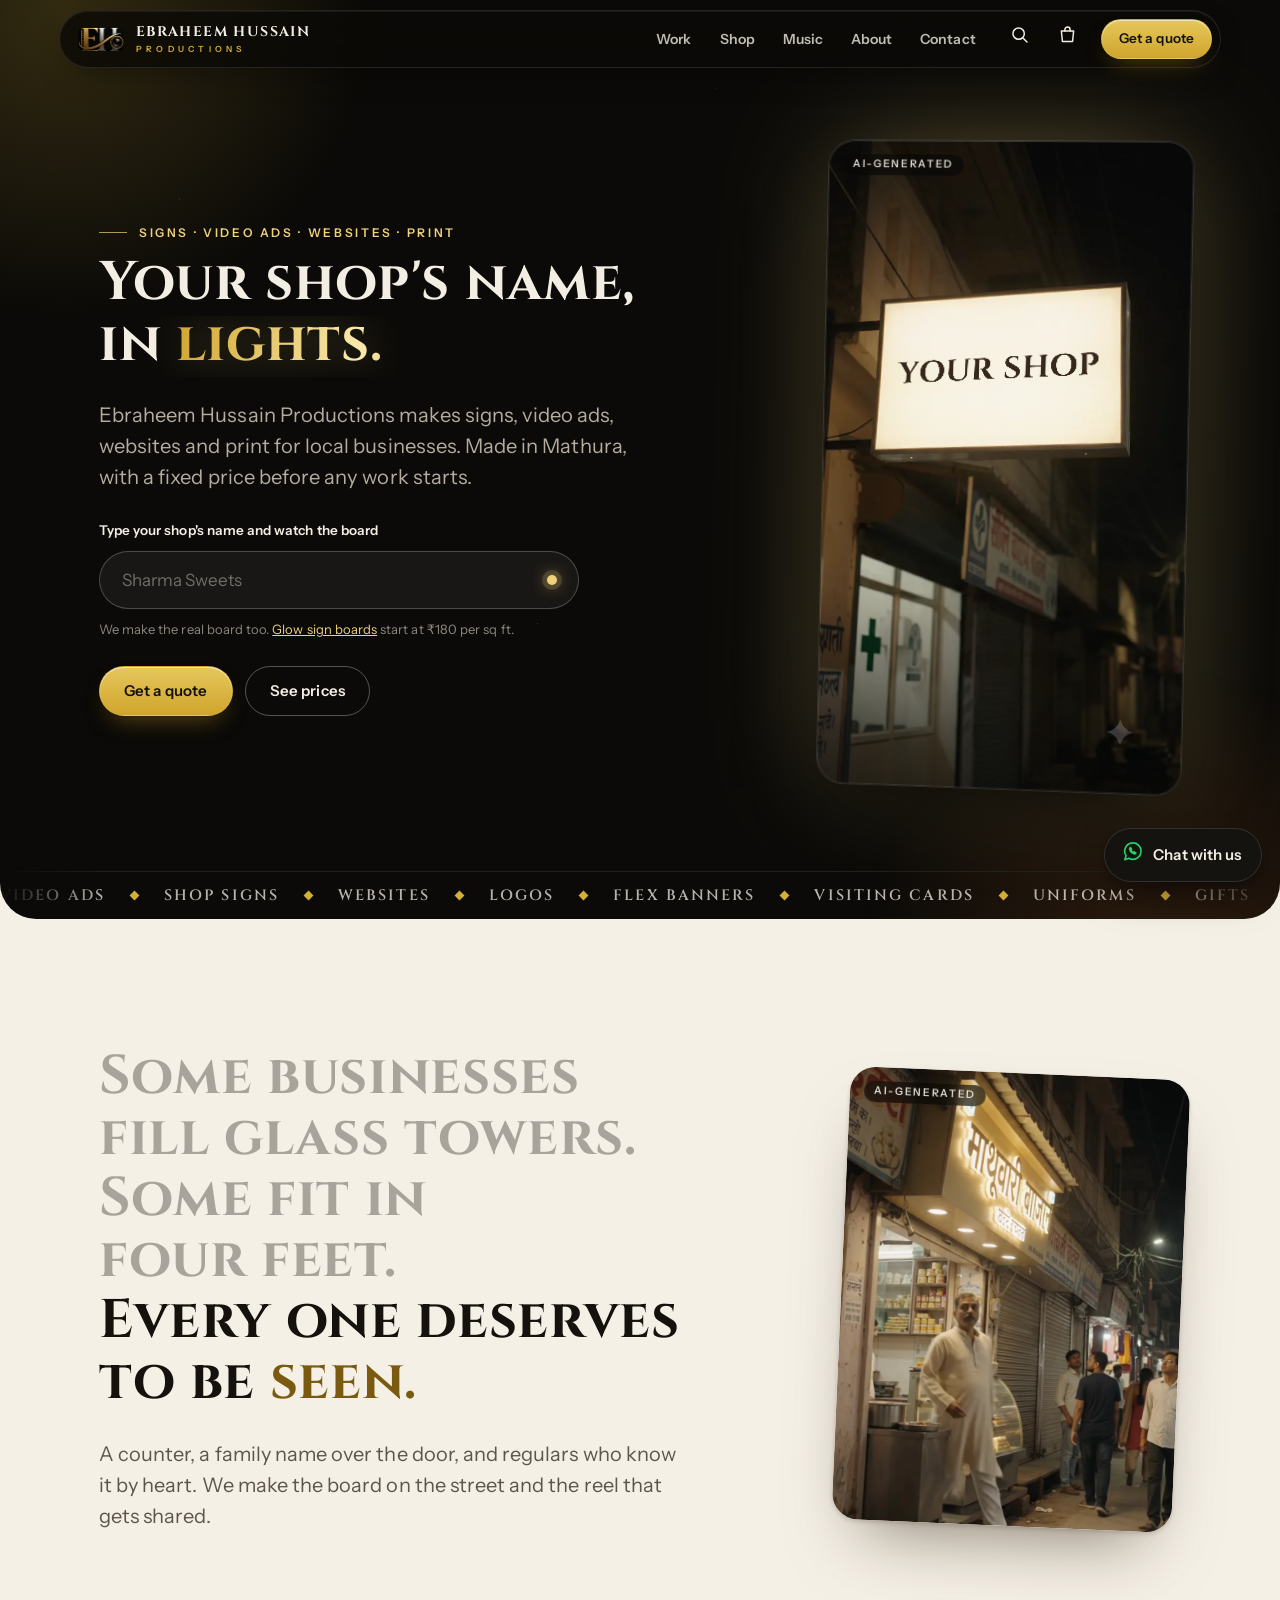
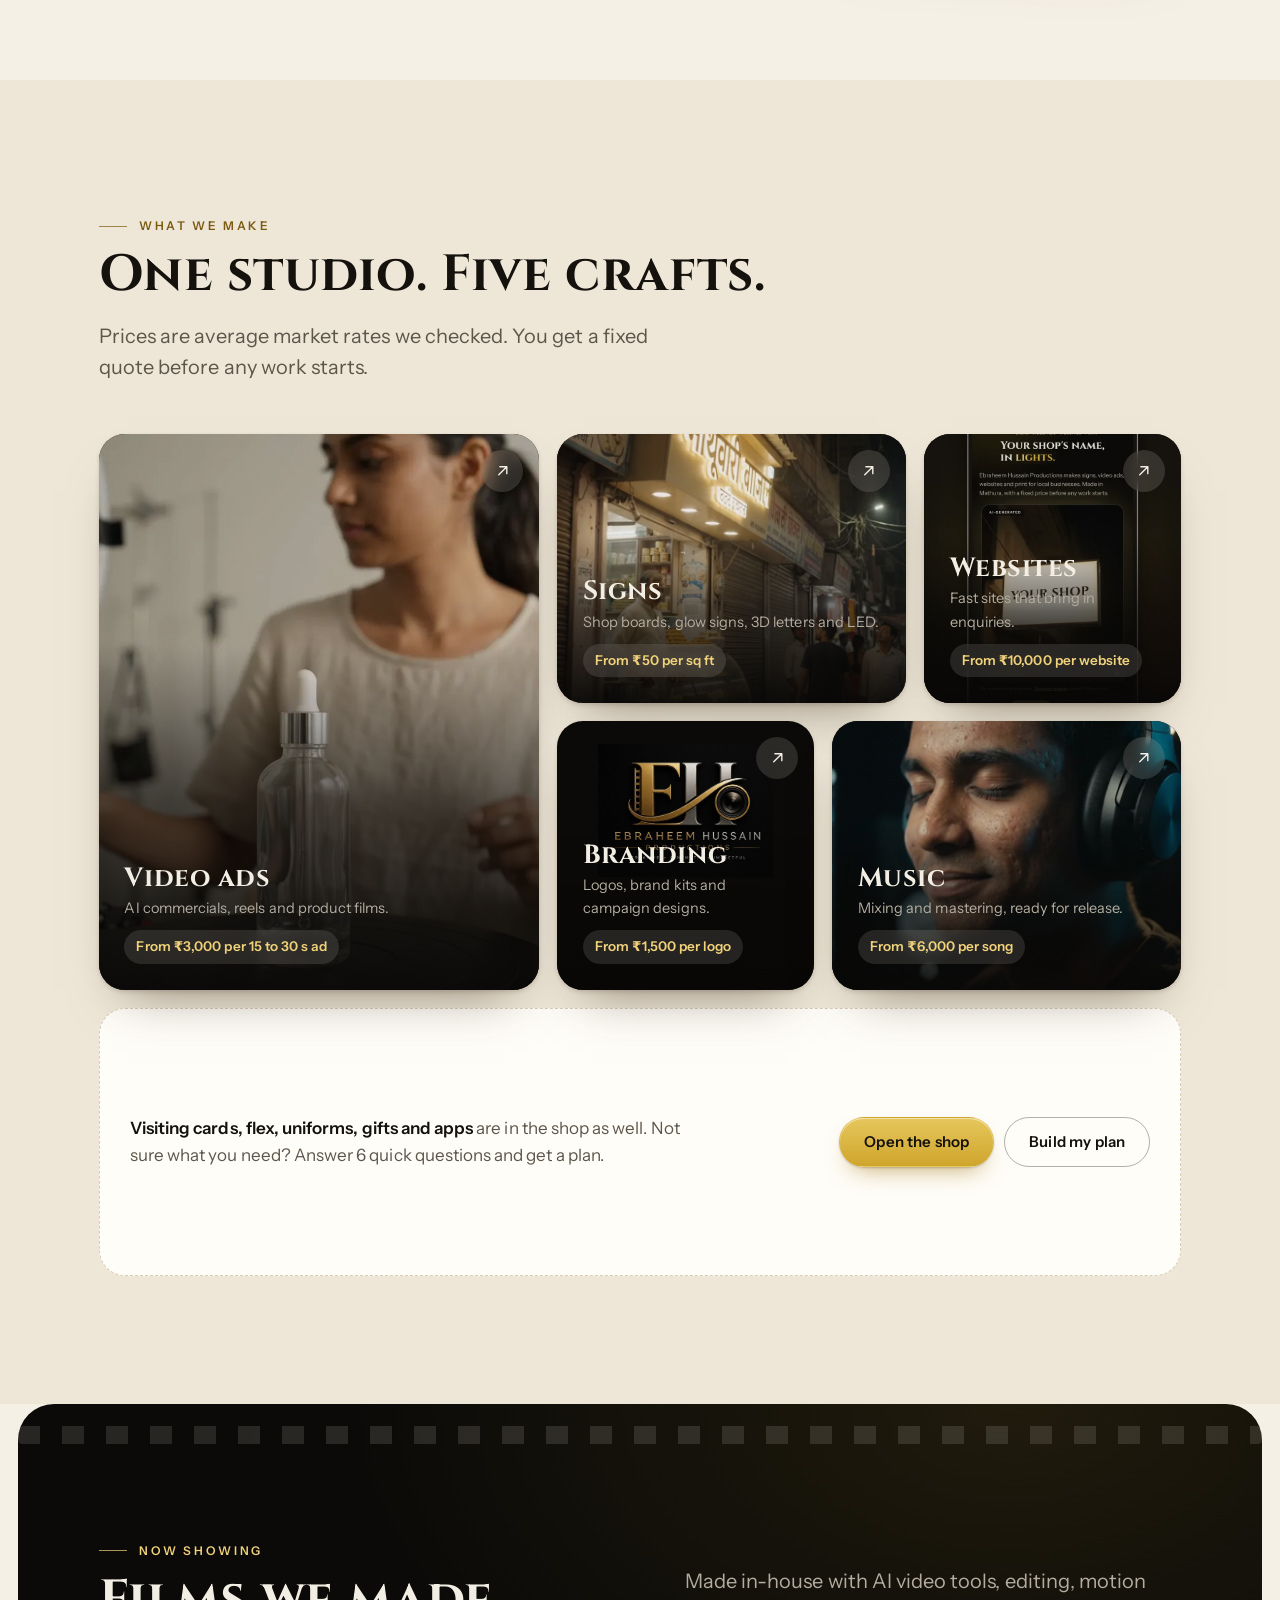
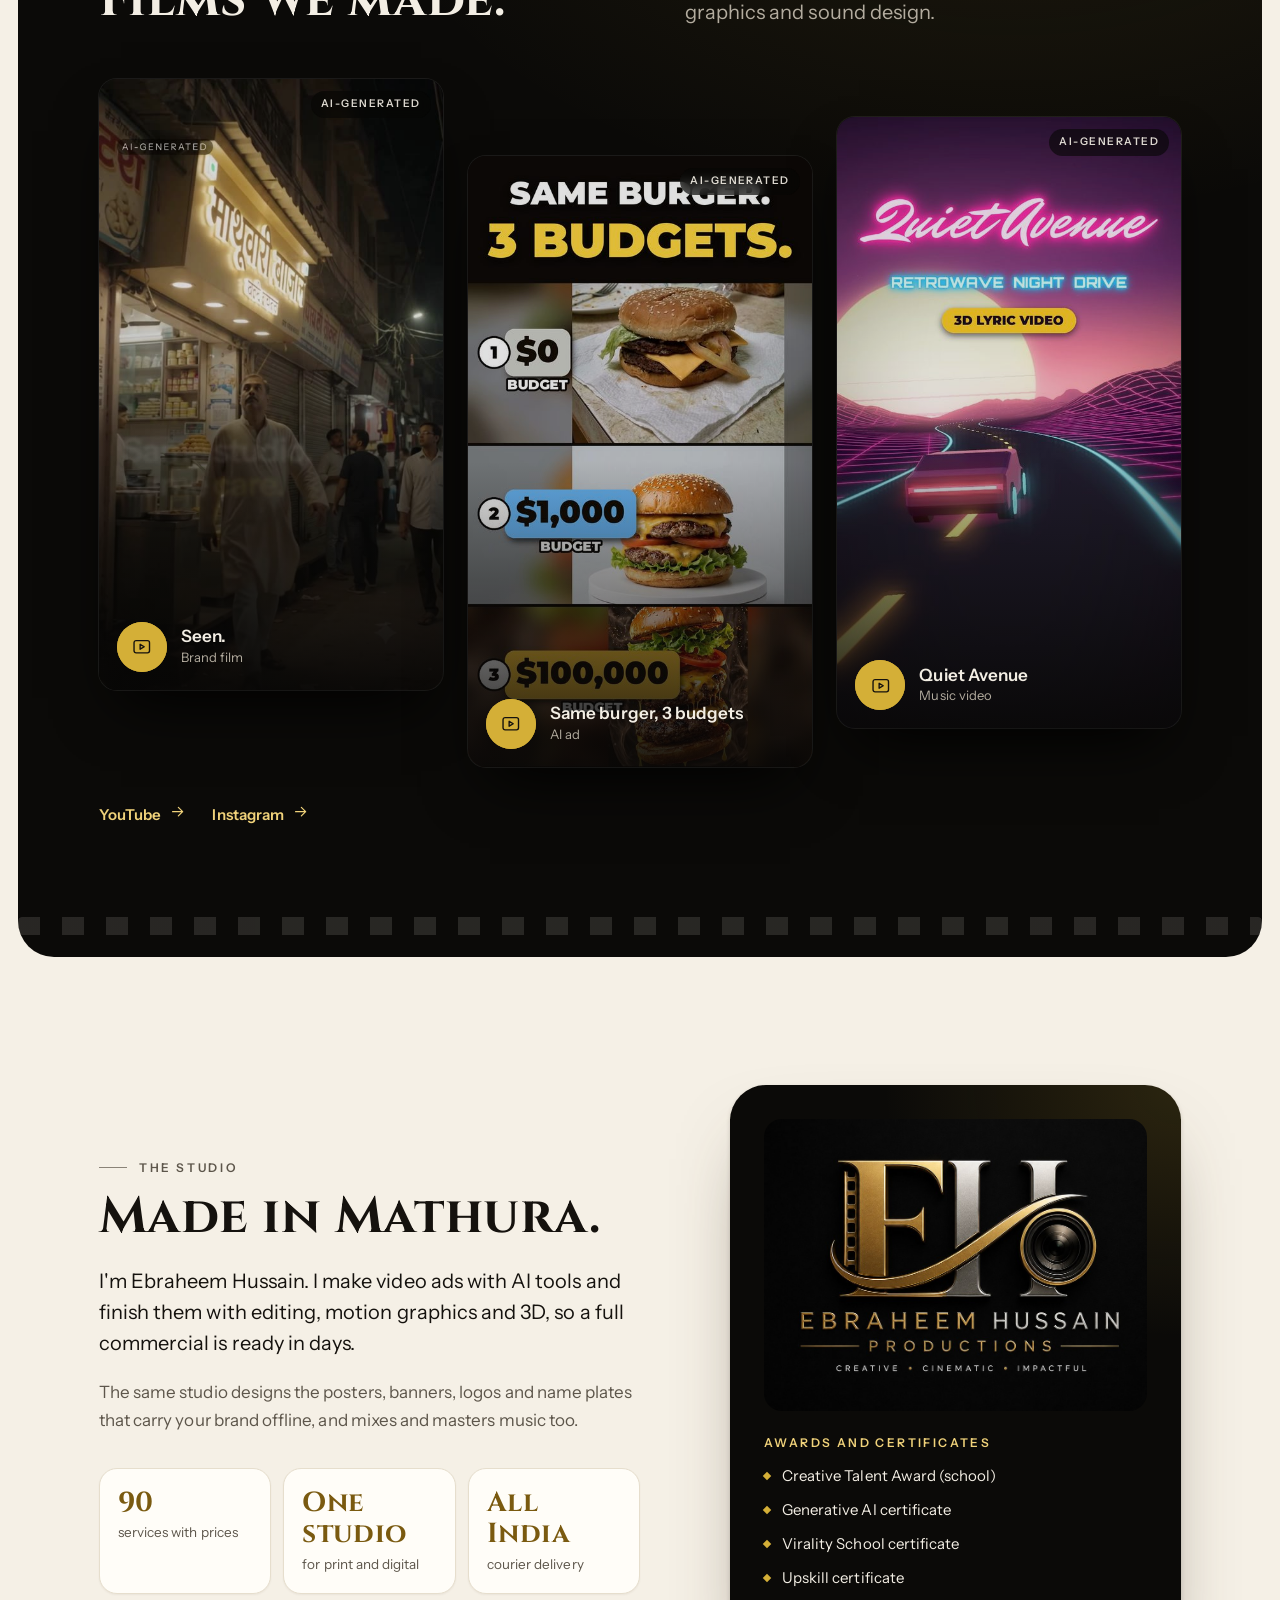
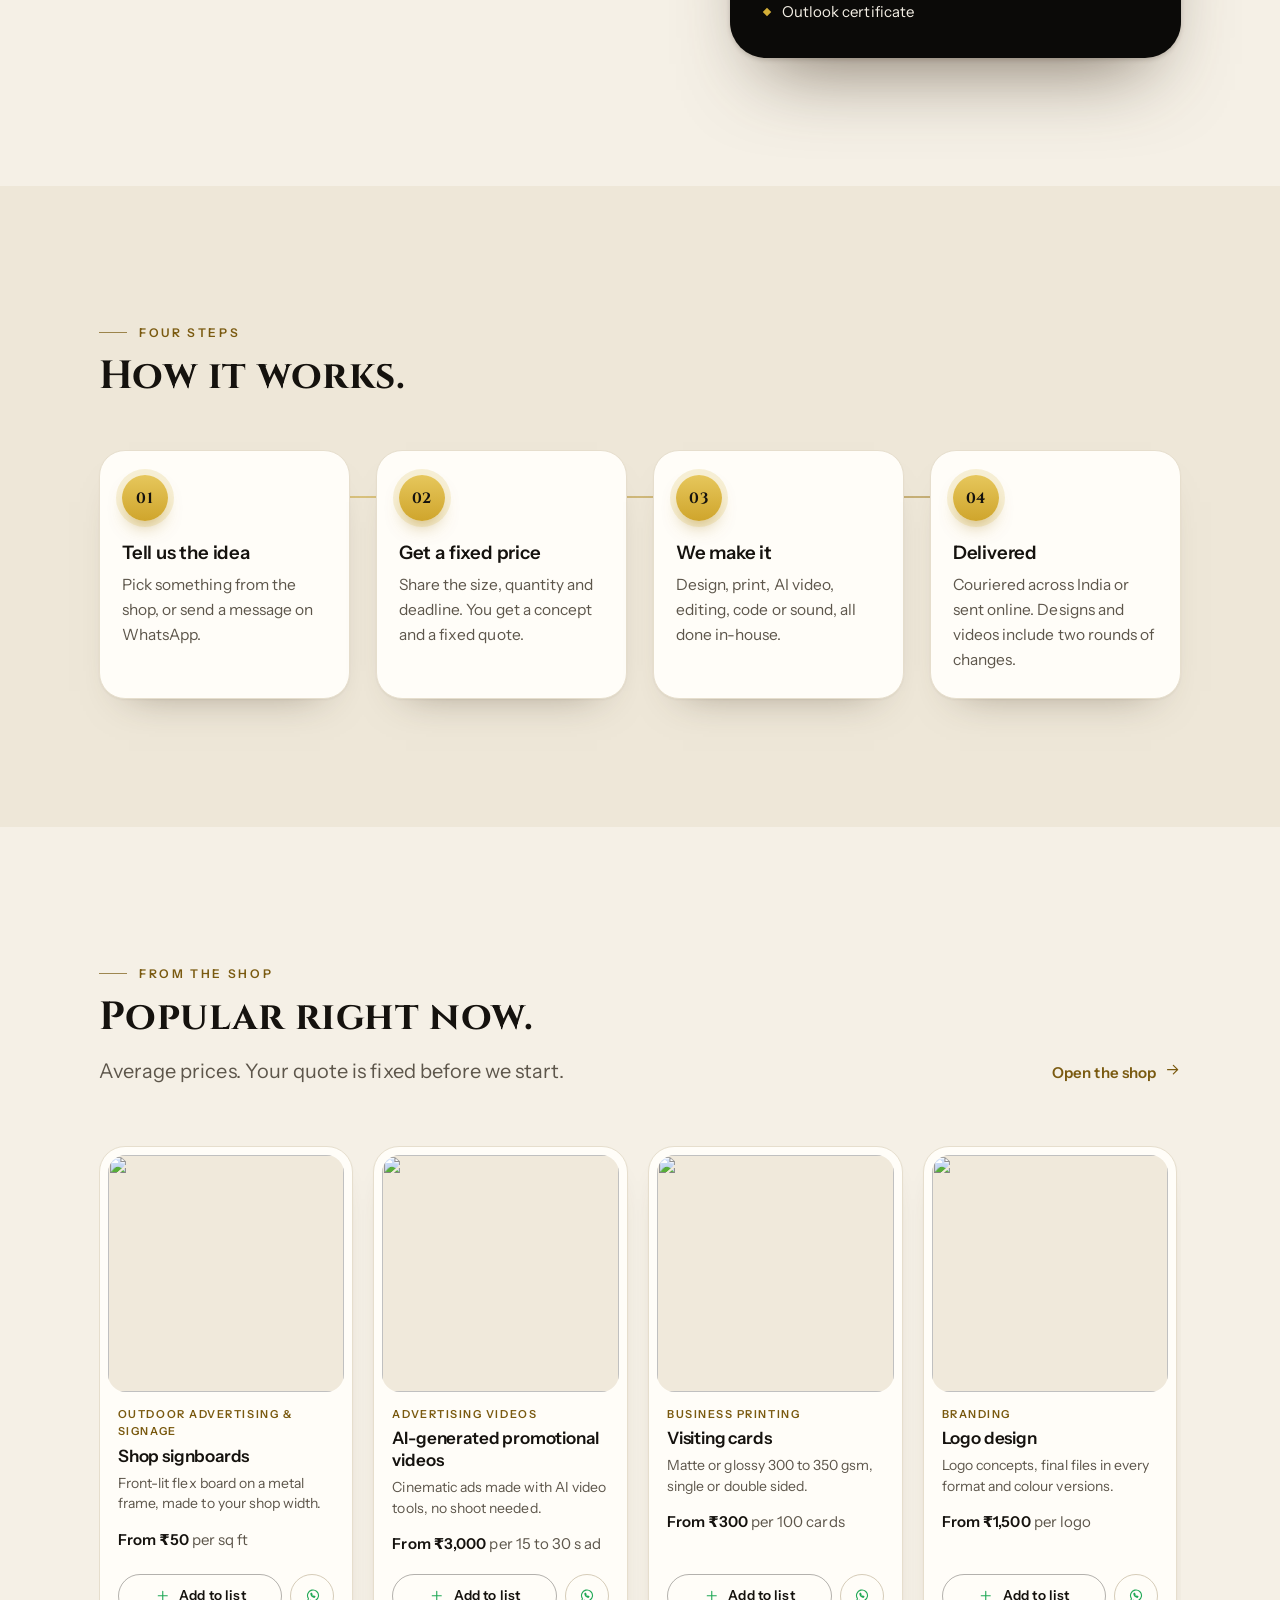
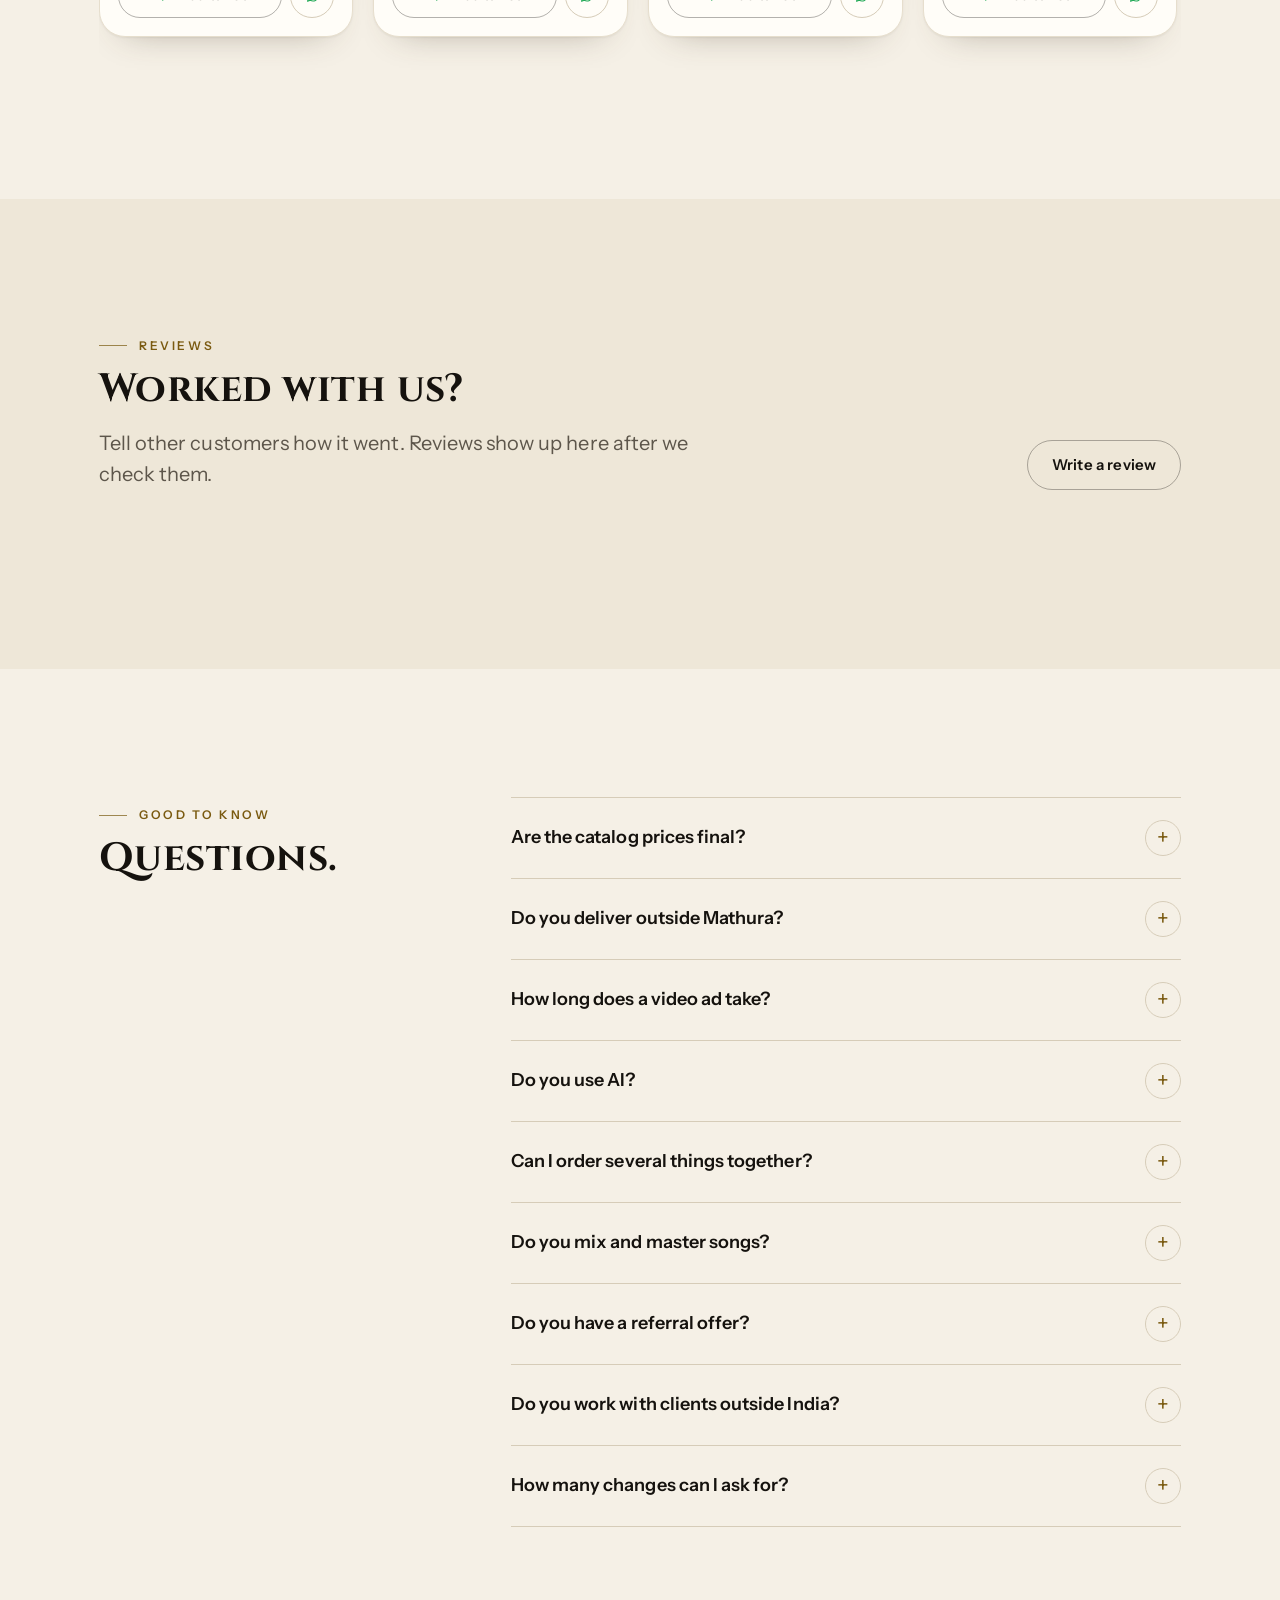
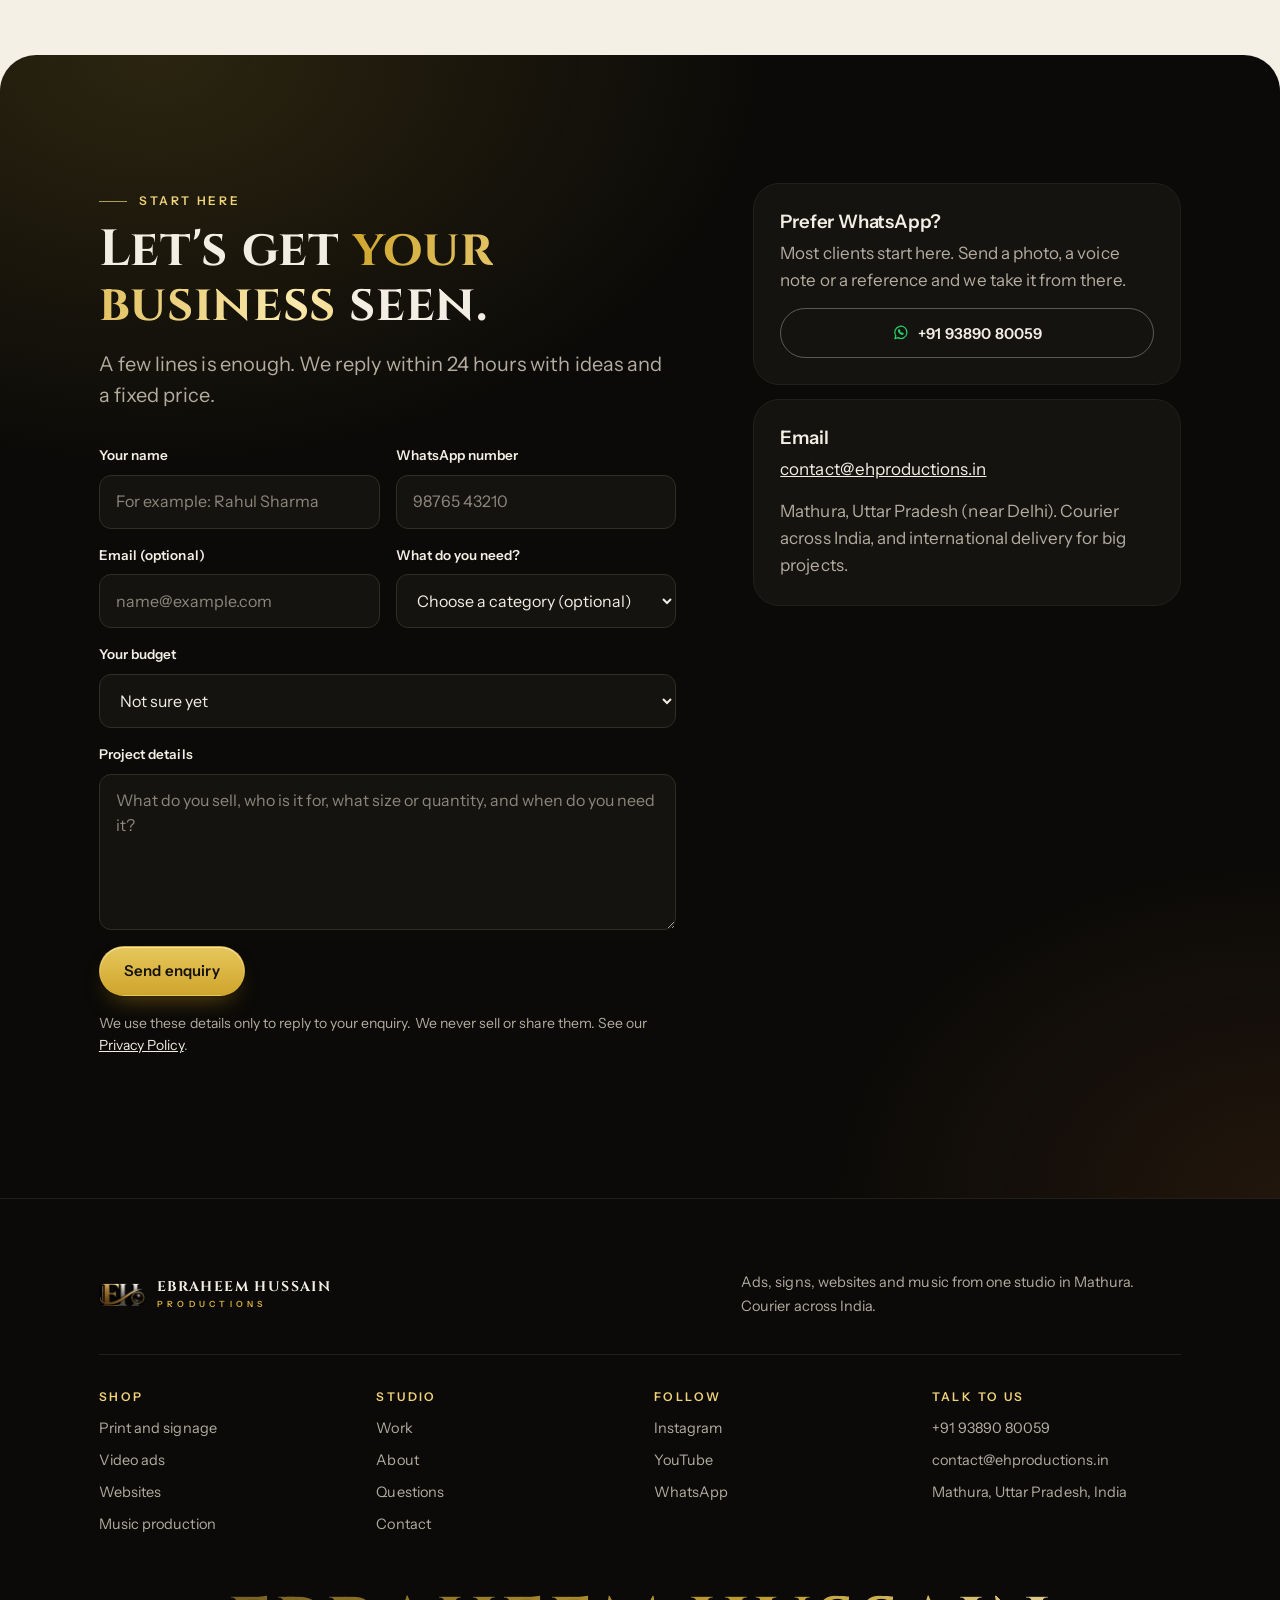
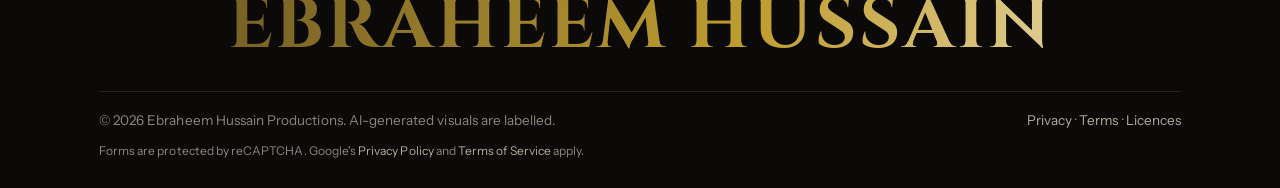
==== commit f2c33a18: "Websites tile: phone photo now shows the new design Co-Authored-By: Claude Fable 5.2 <noreply@anthro" ====
--- a/index.html
+++ b/index.html
@@ -134,7 +134,7 @@
             <p class="svc__price" data-from="shop-signboards">From ₹50 per sq ft</p>
           </a>
           <a class="svc svc--c" href="catalog?cat=websites">
-            <span class="svc__frame"><img src="assets/story/rail-web.webp" alt="A website we built, on a phone screen" width="720" height="1280" loading="lazy"></span>
+            <span class="svc__frame"><img src="assets/story/rail-web.webp" alt="This website on a phone screen" width="720" height="1280" loading="lazy"></span>
             <span class="svc__go" data-icon="arrow"></span>
             <h3>Websites</h3>
             <p>Fast sites that bring in enquiries.</p>
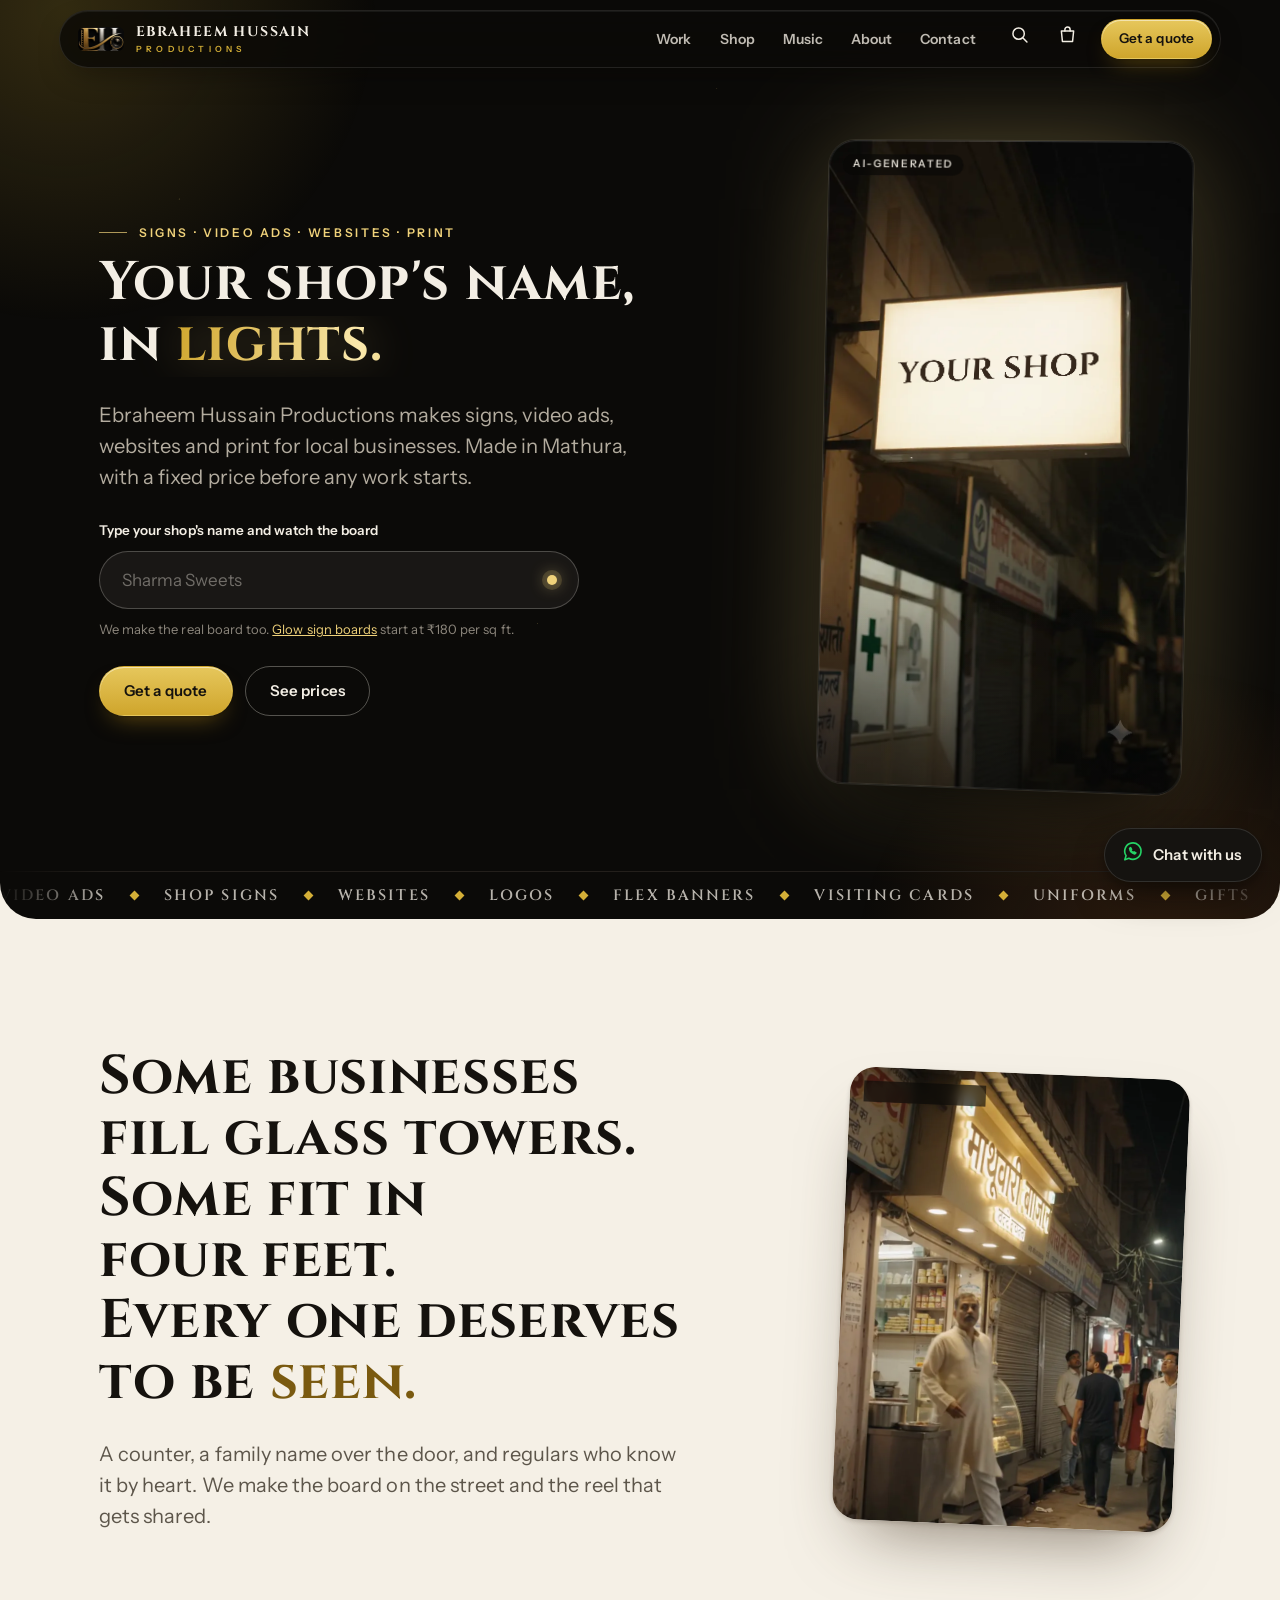
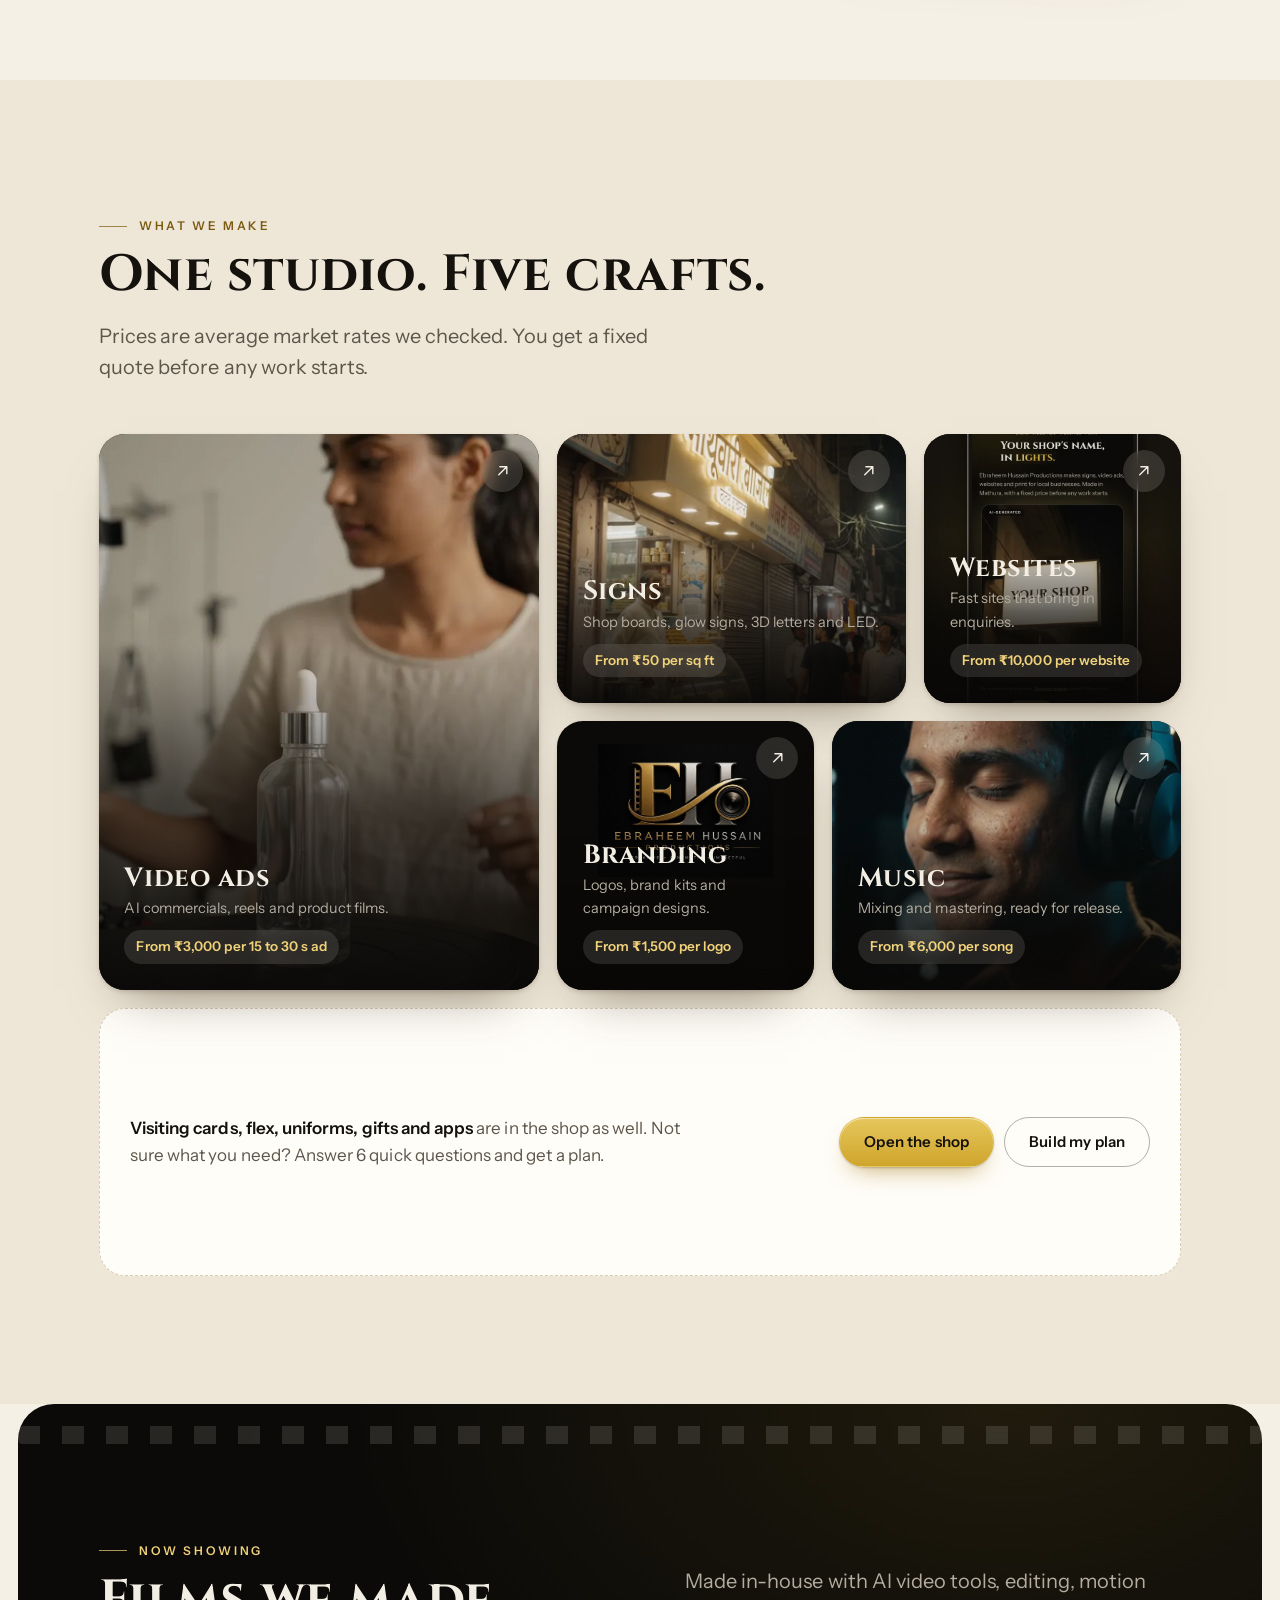
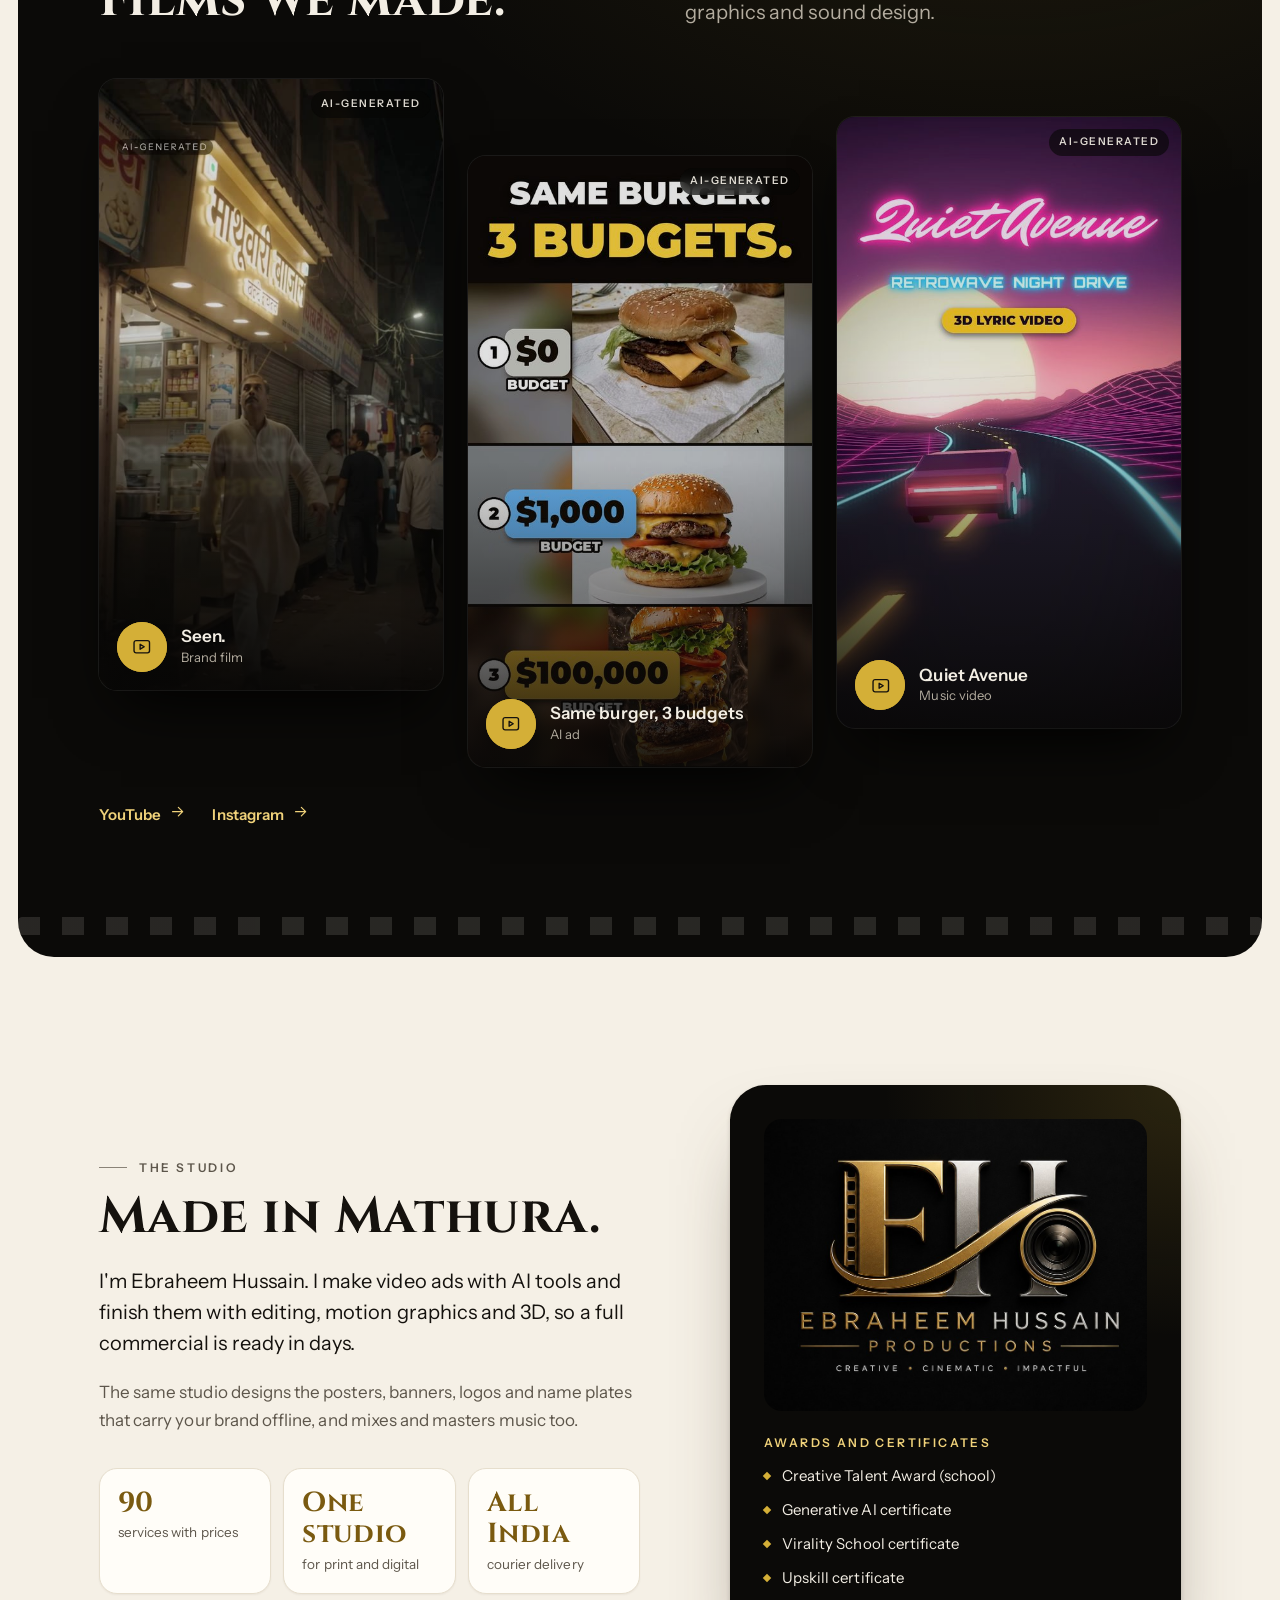
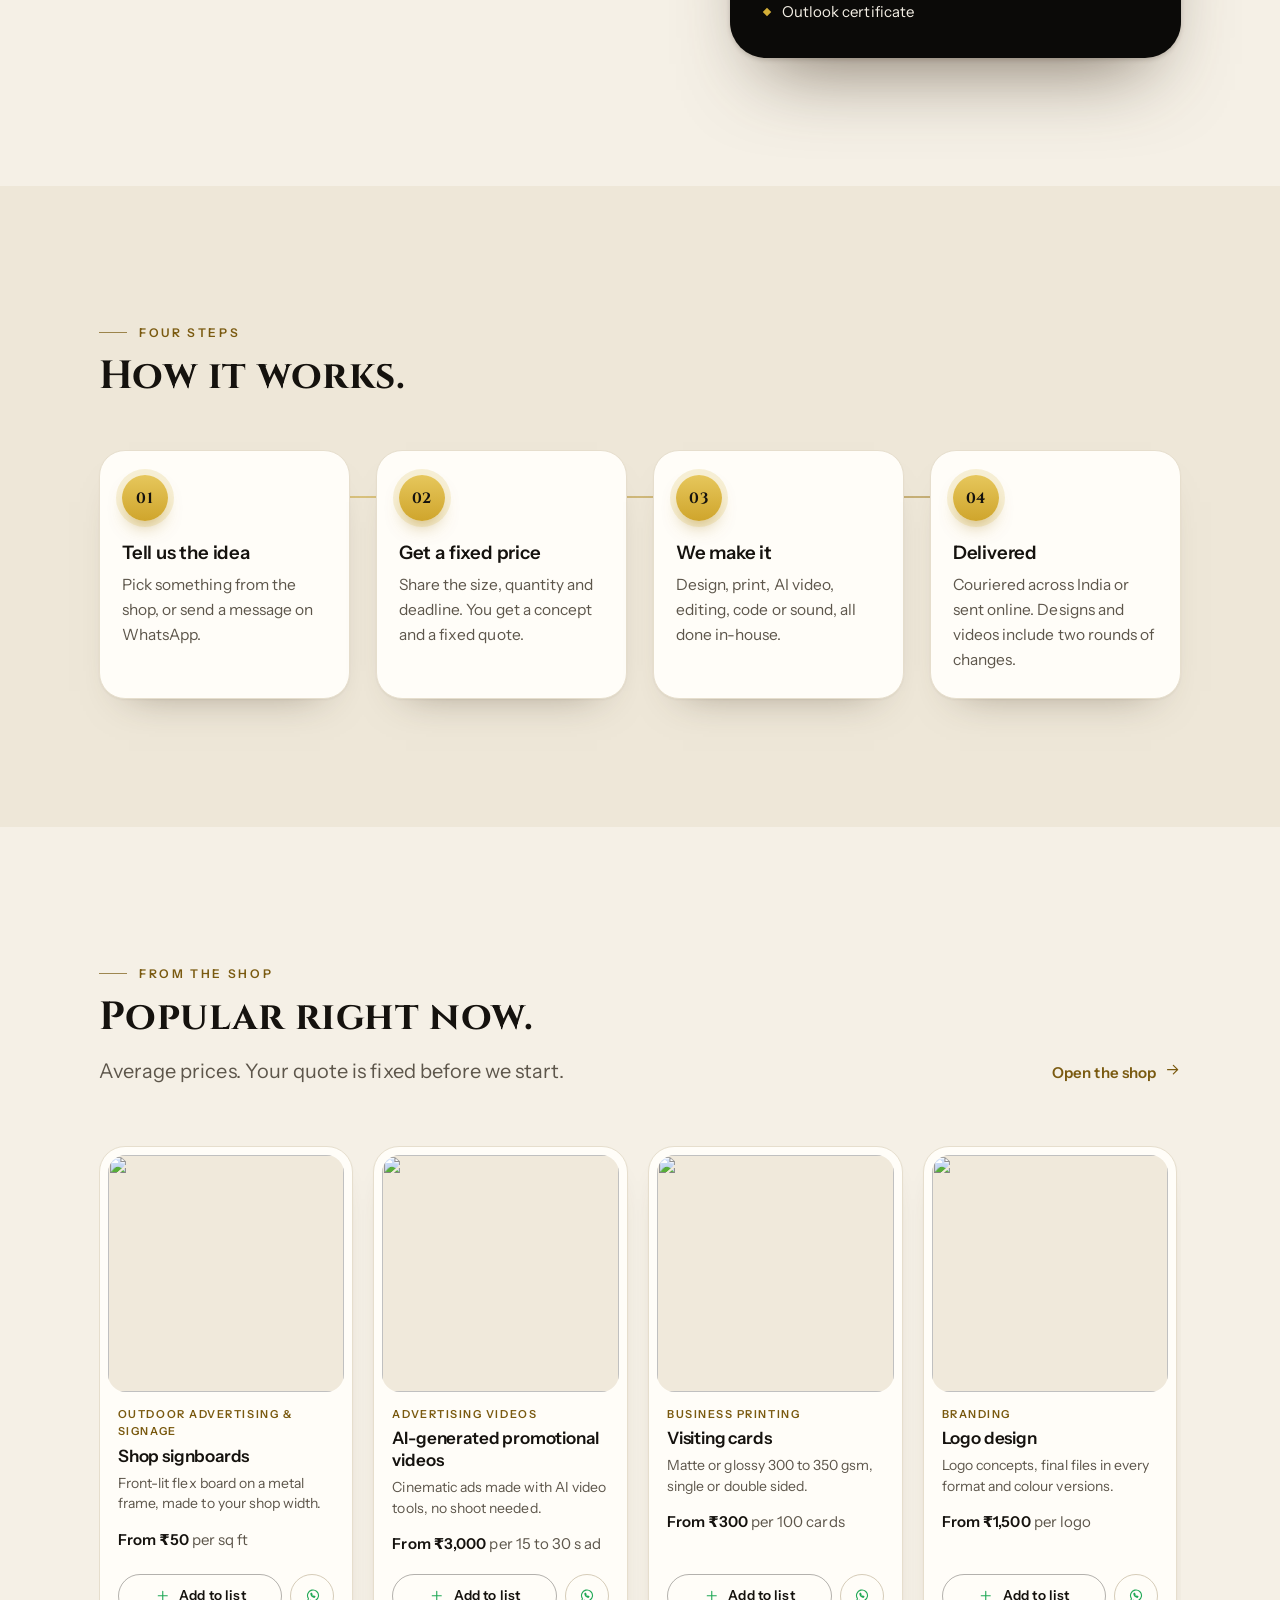
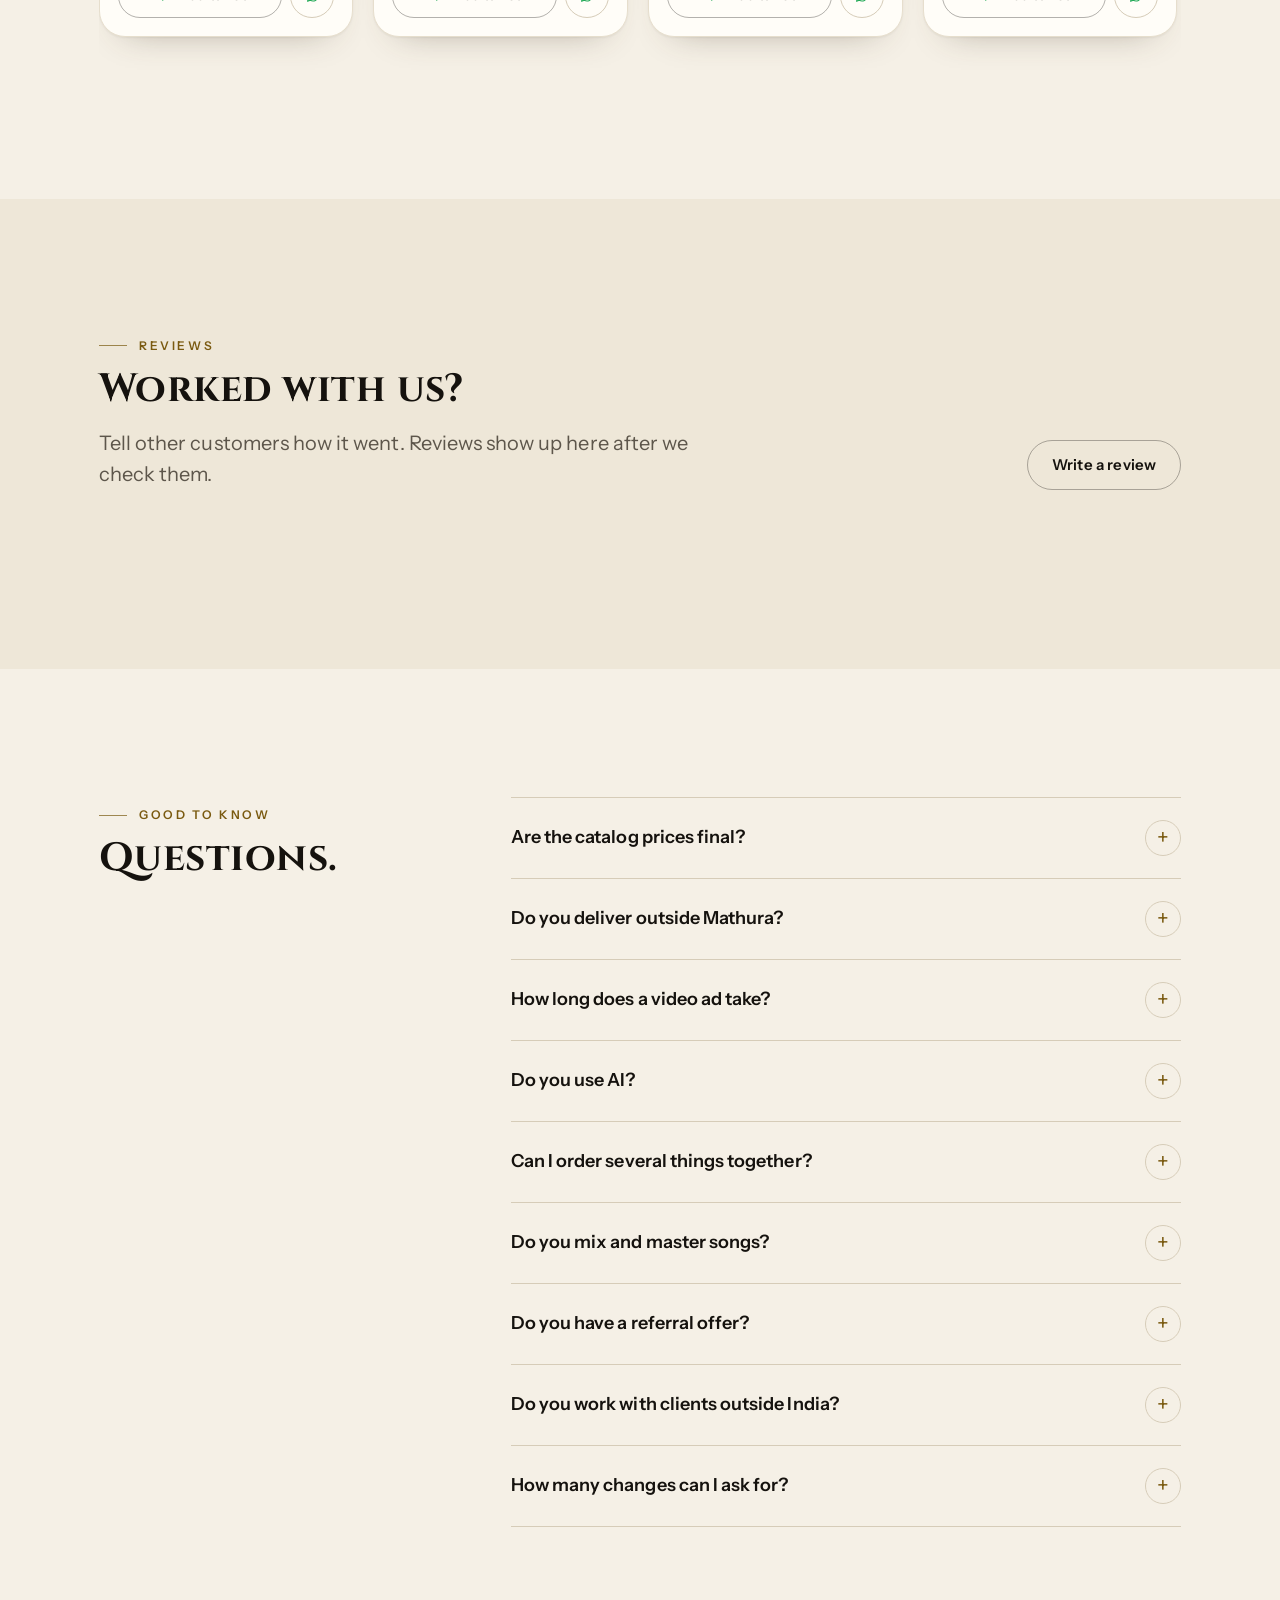
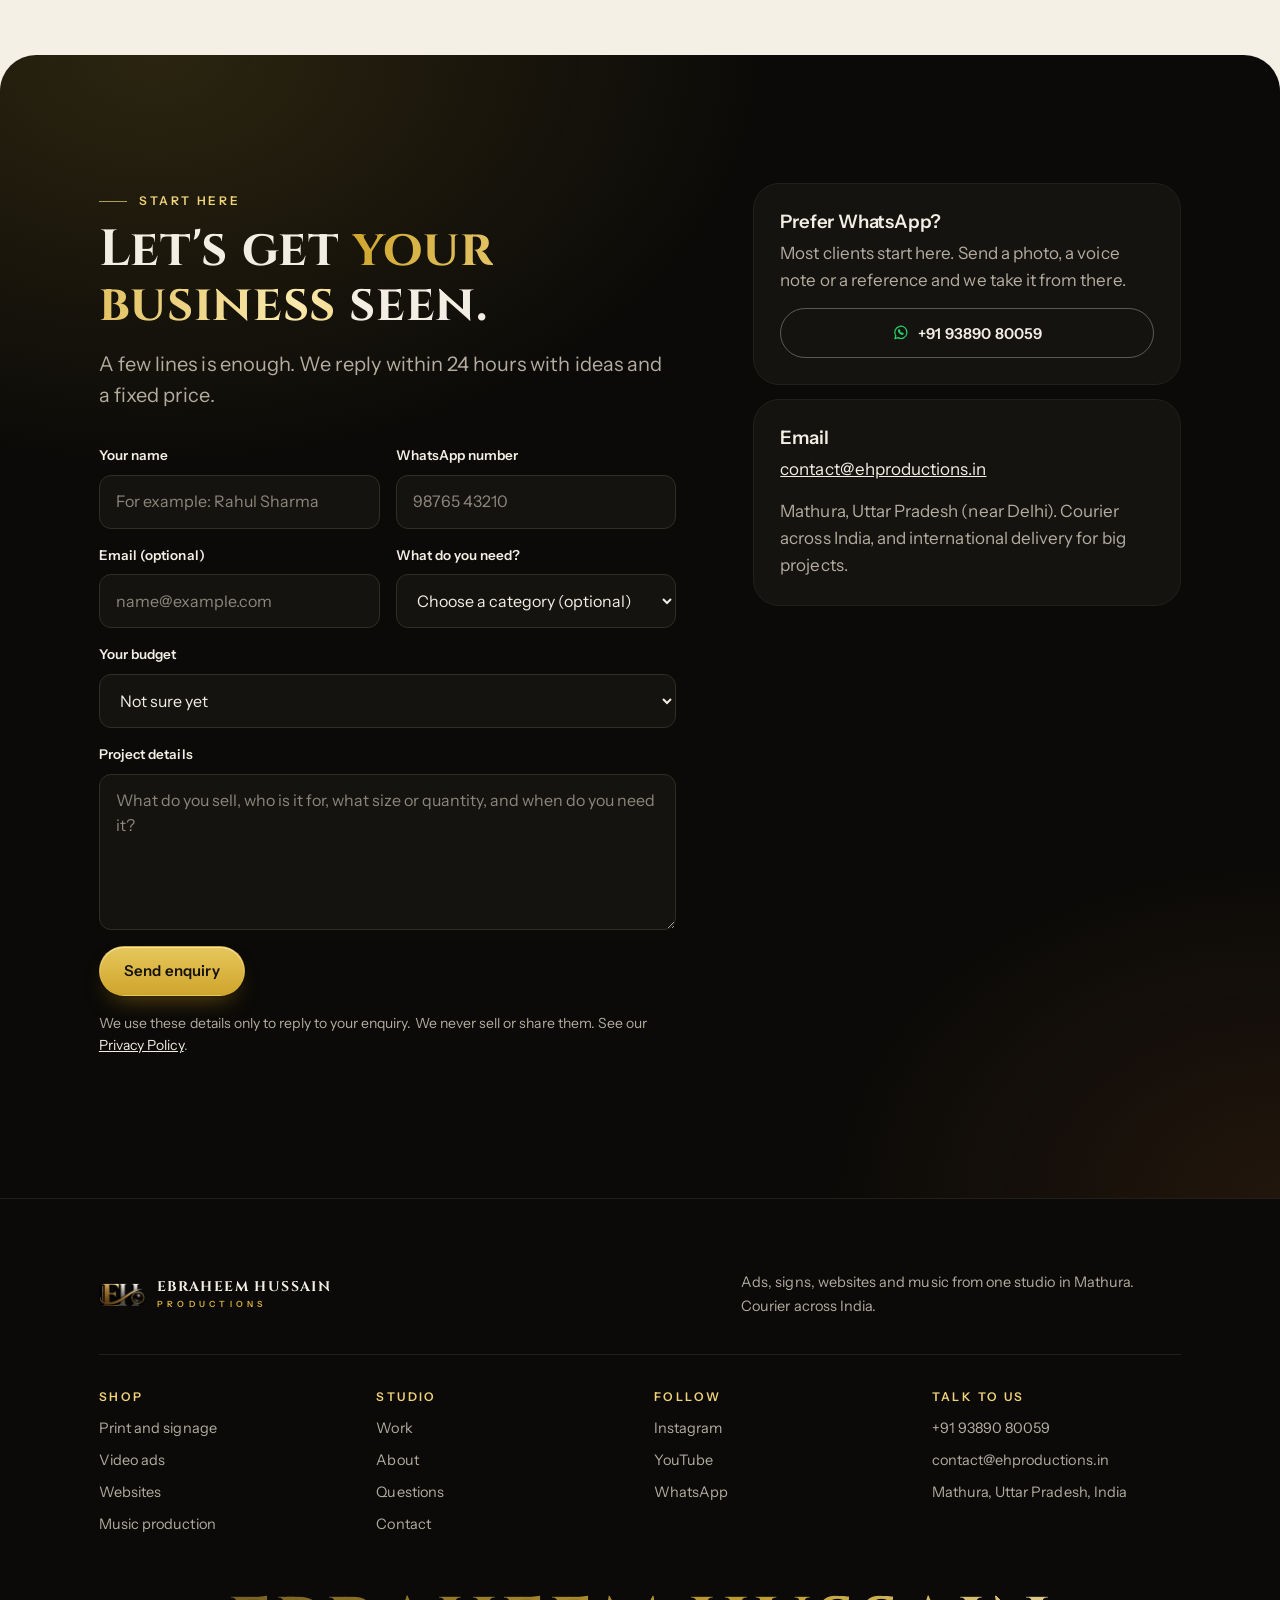
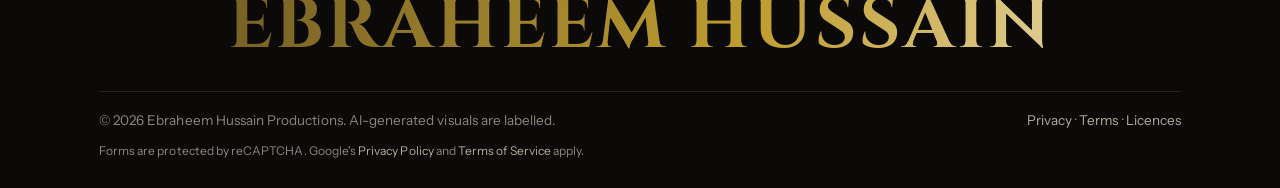
==== commit bf9a65eb: "Home story headline: all three lines in full ink colour The first two lines were set to 34% ink, whi" ====
--- a/index.html
+++ b/index.html
@@ -22,7 +22,7 @@
   <link rel="preload" href="assets/fonts/font-text-400.woff2" as="font" type="font/woff2" crossorigin>
   <link rel="preload" href="assets/fonts/font-serif-700.woff2" as="font" type="font/woff2" crossorigin>
   <link rel="preconnect" href="https://images.unsplash.com">
-  <link rel="stylesheet" href="css/styles.css?v=0831c29f">
+  <link rel="stylesheet" href="css/styles.css?v=5bd6f93b">
   <script type="application/ld+json">
   {"@context":"https://schema.org","@type":"ProfessionalService","name":"Ebraheem Hussain Productions",
    "description":"AI video ads, websites, apps, branding, signage, flex banners, printing, uniforms, promotional gifts and music mixing and mastering. Courier all over India.",
@@ -348,8 +348,8 @@
     <div class="player__box" id="player-box"></div>
     <form method="dialog"><button class="btn btn--gold btn--sm player__close">Close video</button></form>
   </dialog>
-  <script type="module" src="js/hero.js?v=0831c29f"></script>
-  <script type="module" src="js/motion.js?v=0831c29f"></script>
-  <script type="module" src="js/main.js?v=0831c29f"></script>
+  <script type="module" src="js/hero.js?v=5bd6f93b"></script>
+  <script type="module" src="js/motion.js?v=5bd6f93b"></script>
+  <script type="module" src="js/main.js?v=5bd6f93b"></script>
 </body>
 </html>
--- a/css/styles.css
+++ b/css/styles.css
@@ -313,8 +313,7 @@
 /* the line the old story told, in one band */
 .story { display: grid; grid-template-columns: minmax(0, 1.25fr) minmax(0, .75fr); gap: clamp(30px, 6vw, 96px); align-items: center; }
 .story__lines { margin: 0; font: 700 clamp(1.8rem, 1rem + 3vw, 3.9rem)/1.12 var(--serif); letter-spacing: .012em; text-wrap: balance; }
-.story__lines span { display: block; color: color-mix(in oklab, var(--ink) 34%, transparent); }
-.story__lines span:last-child { color: var(--ink); }
+.story__lines span { display: block; color: var(--ink); }
 .story__lines i { font-style: normal; color: var(--gold-hi); }
 .story .lede { margin-top: 26px; }
 .story__media { display: flex; justify-content: flex-end; }
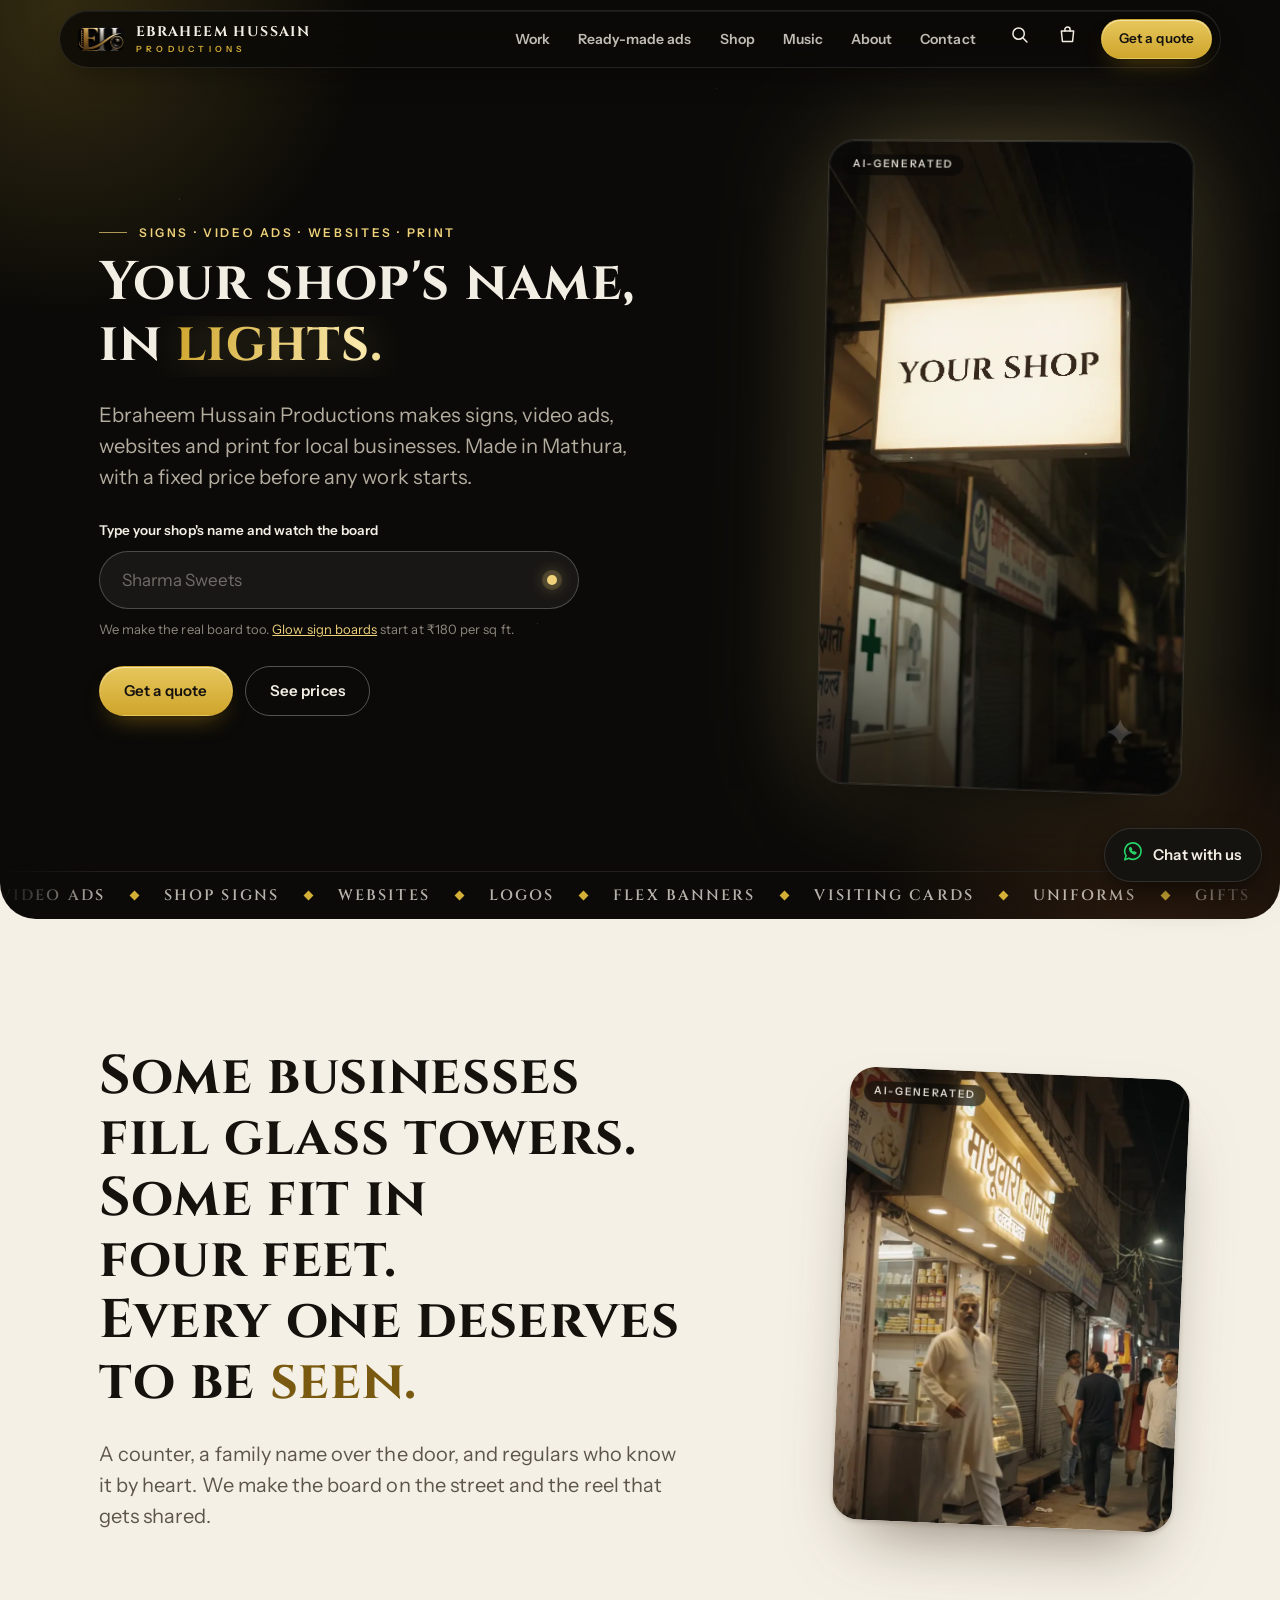
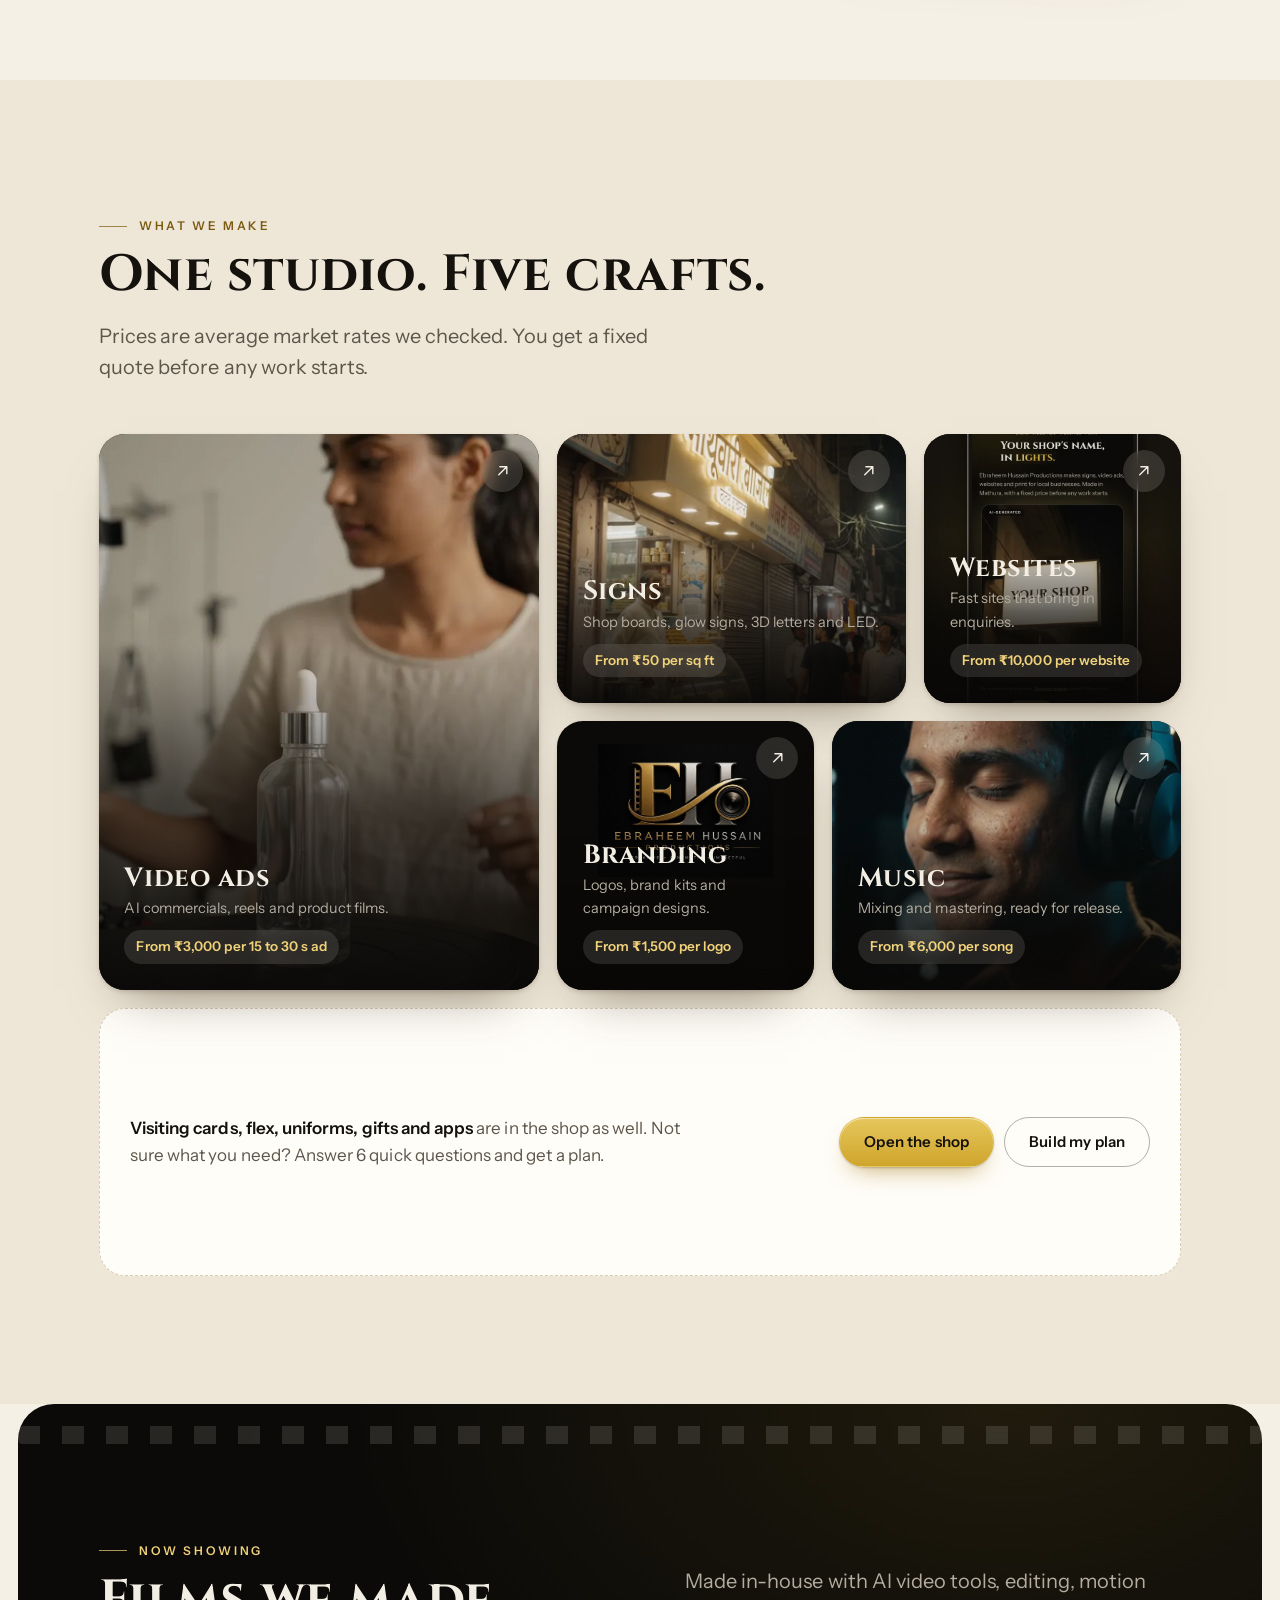
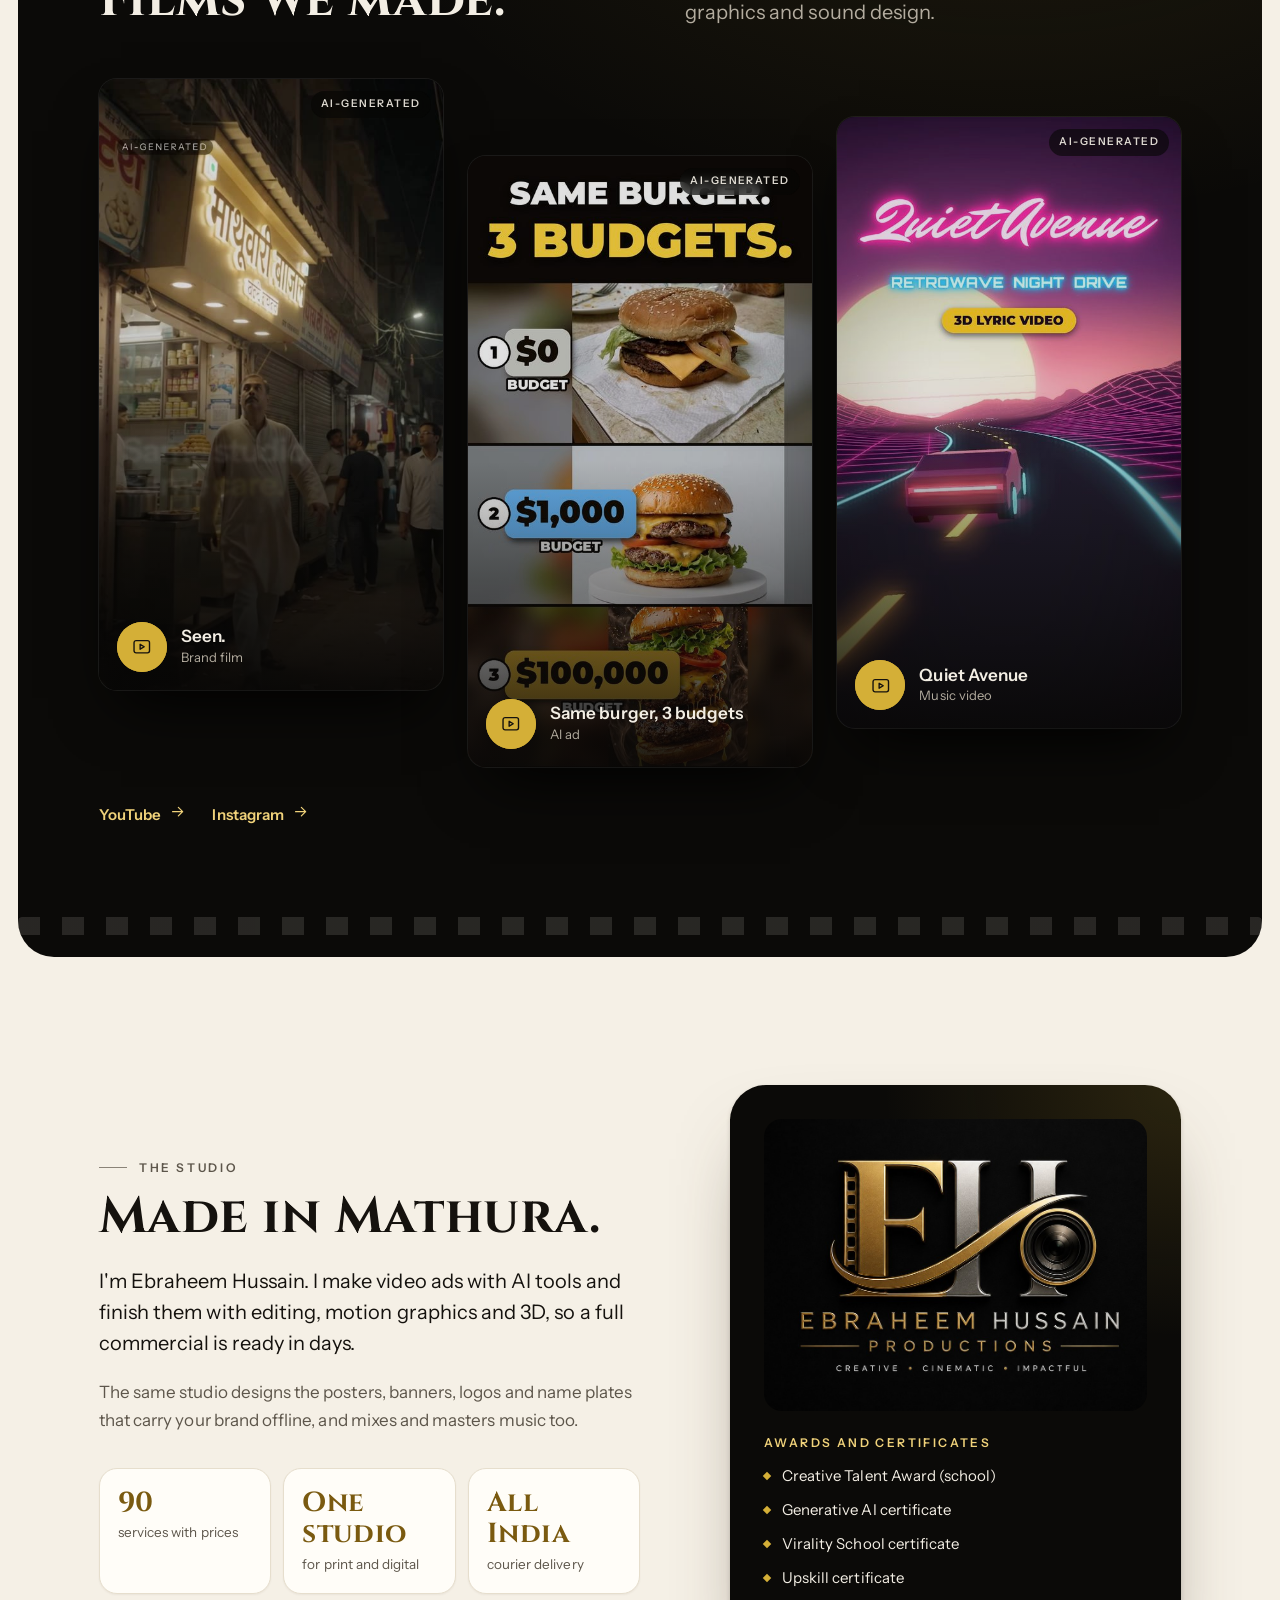
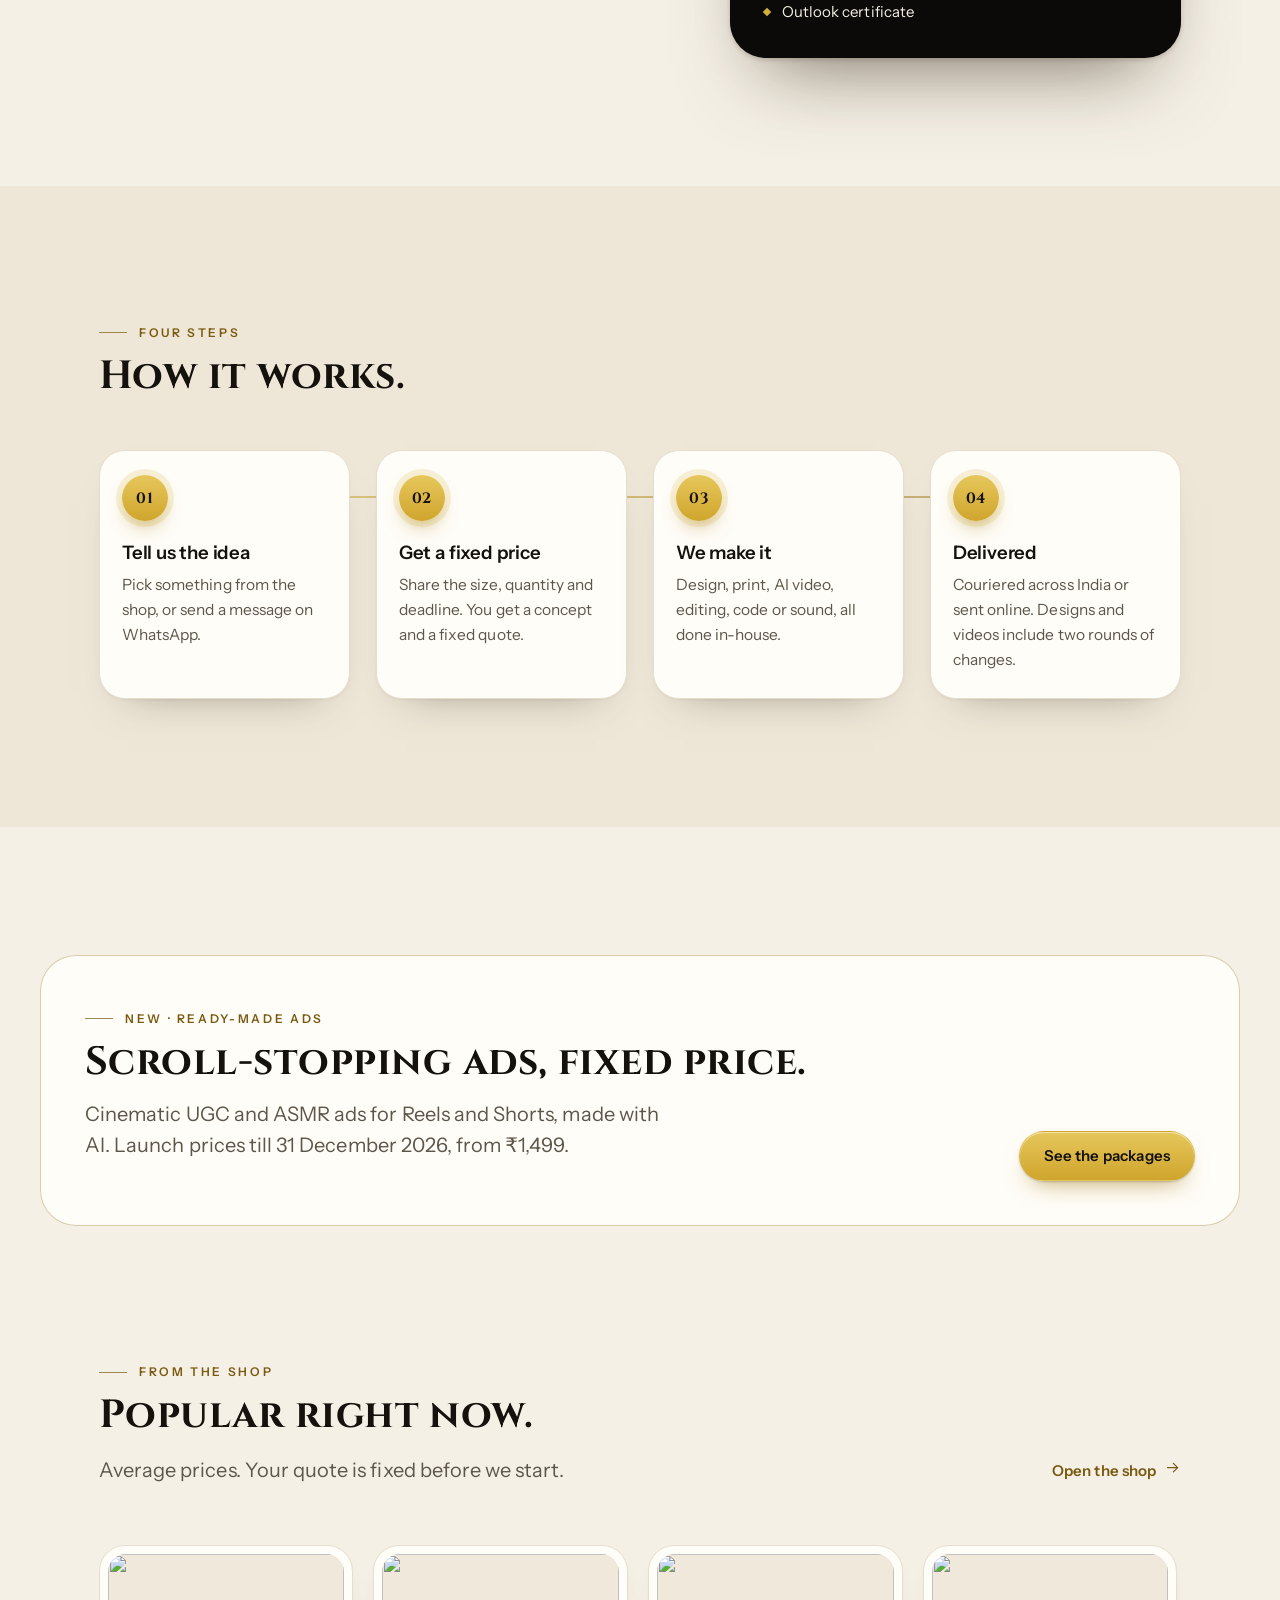
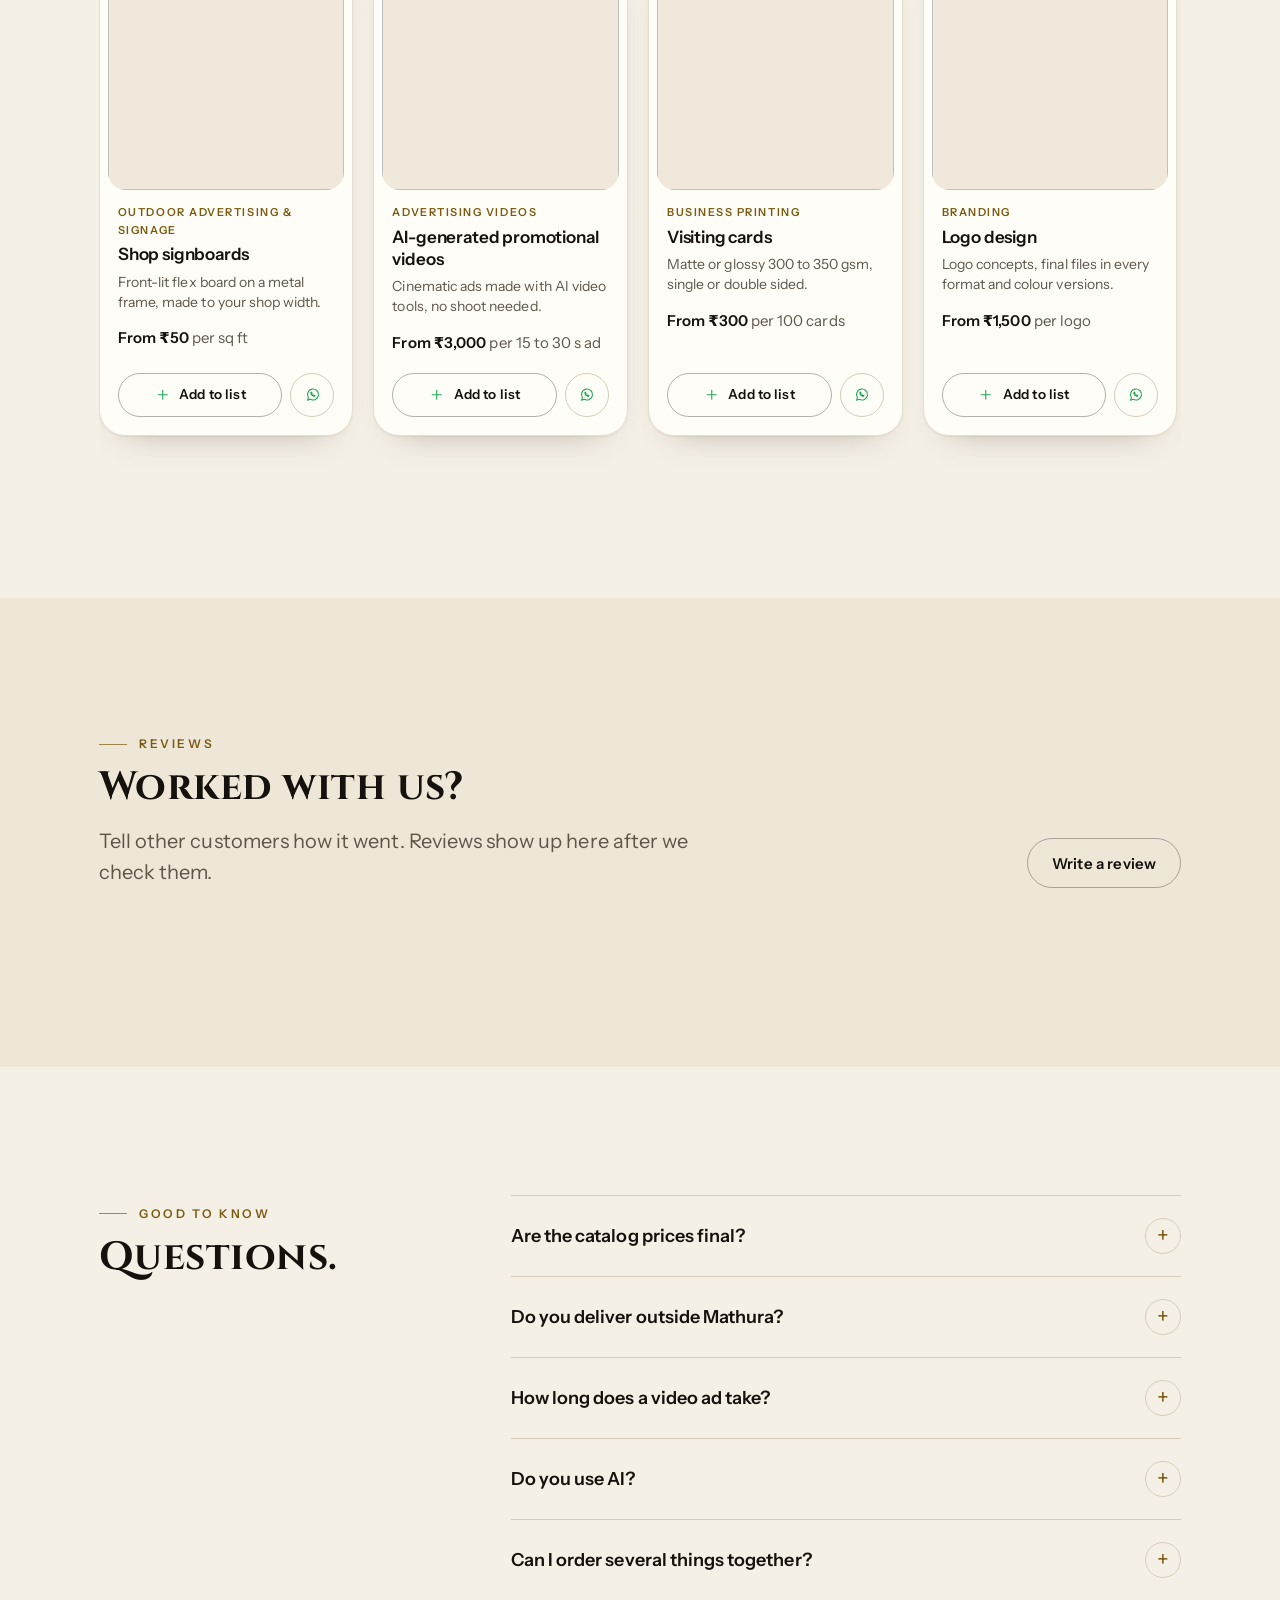
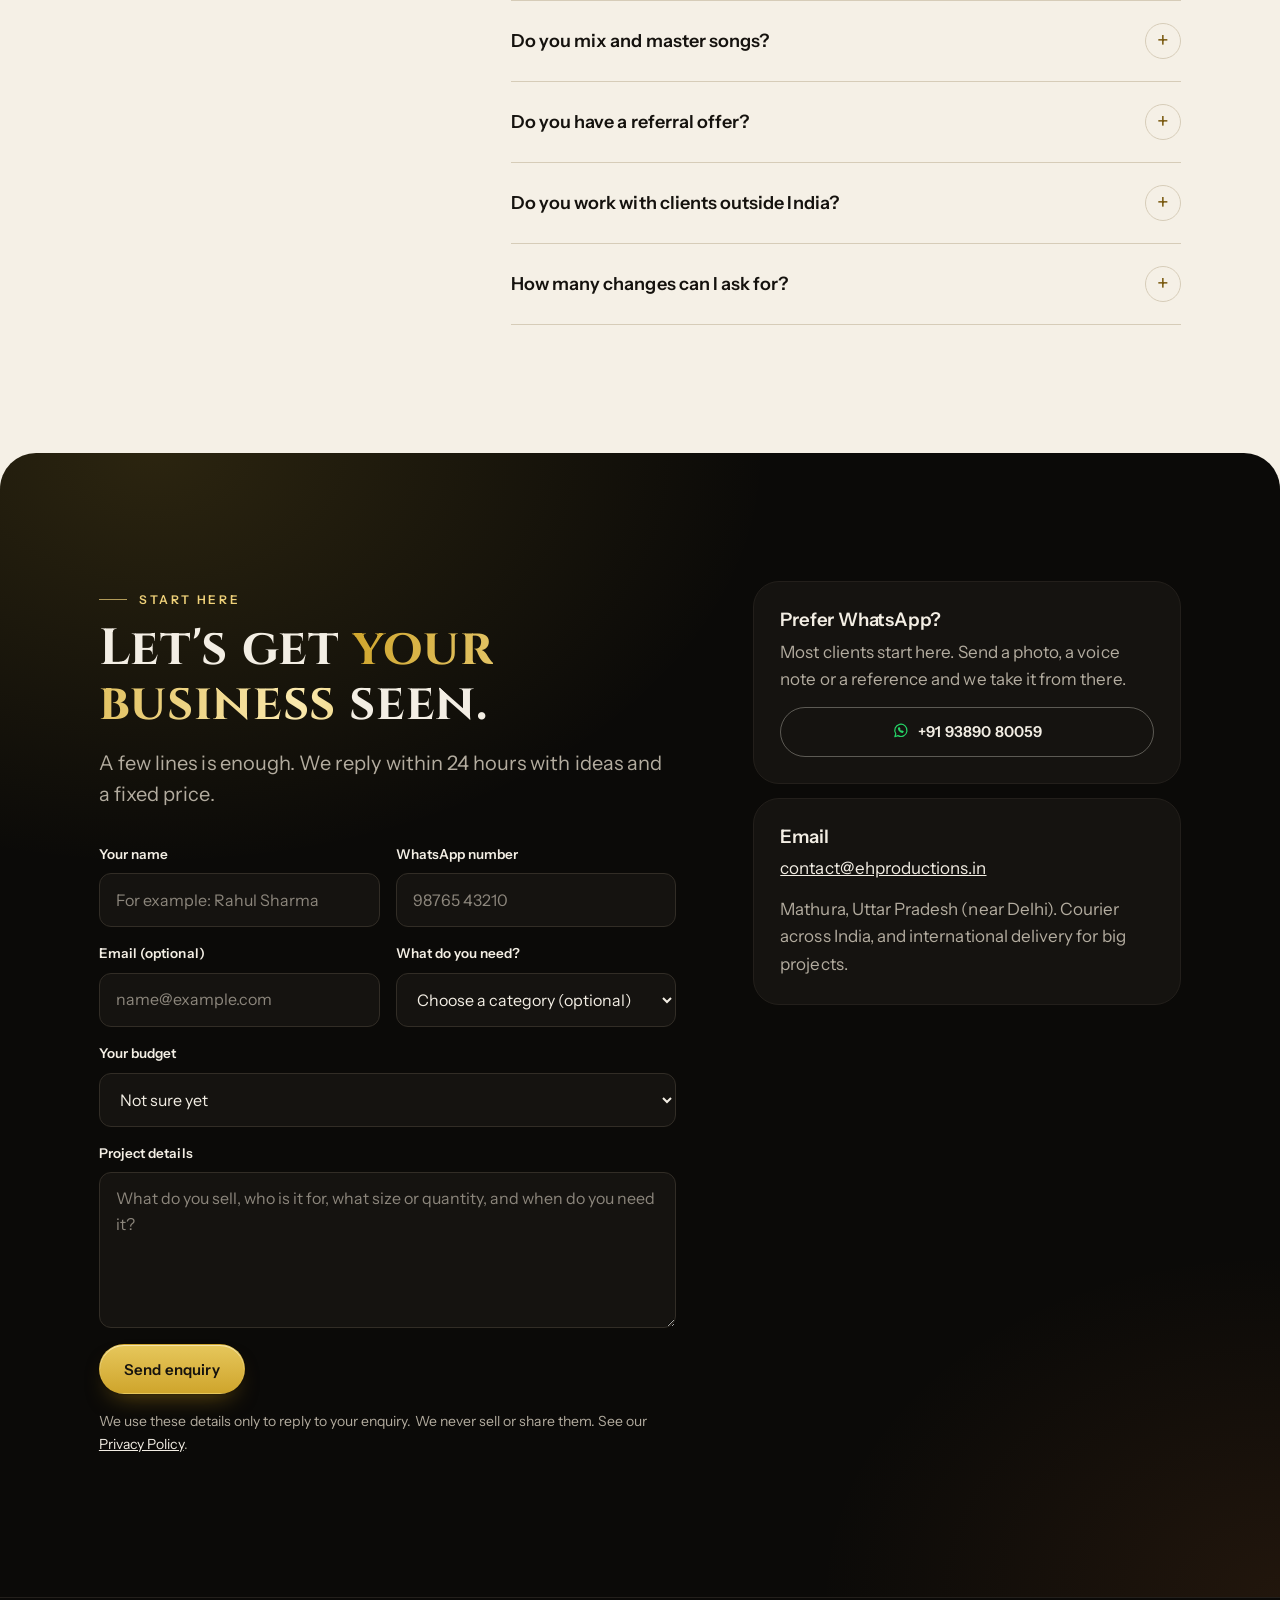
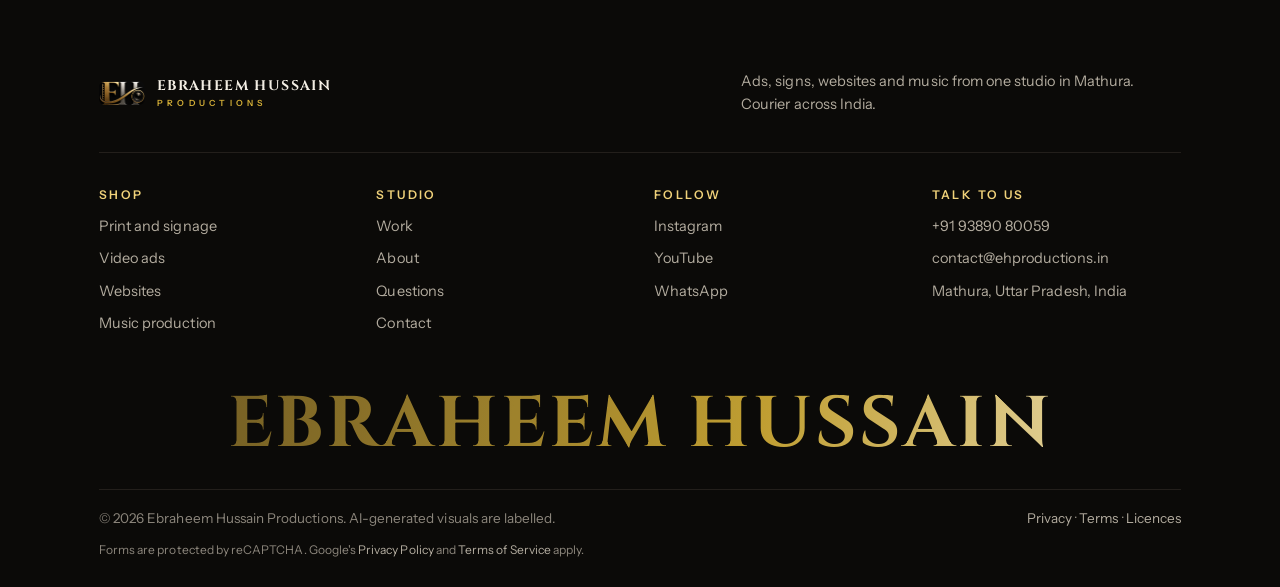
==== commit cac03b00: "Ready-made ads page: five UGC + ASMR packages with launch prices till 31 Dec 2026, two AI sample vid" ====
--- a/index.html
+++ b/index.html
@@ -22,7 +22,7 @@
   <link rel="preload" href="assets/fonts/font-text-400.woff2" as="font" type="font/woff2" crossorigin>
   <link rel="preload" href="assets/fonts/font-serif-700.woff2" as="font" type="font/woff2" crossorigin>
   <link rel="preconnect" href="https://images.unsplash.com">
-  <link rel="stylesheet" href="css/styles.css?v=5bd6f93b">
+  <link rel="stylesheet" href="css/styles.css?v=4ce2a9ae">
   <script type="application/ld+json">
   {"@context":"https://schema.org","@type":"ProfessionalService","name":"Ebraheem Hussain Productions",
    "description":"AI video ads, websites, apps, branding, signage, flex banners, printing, uniforms, promotional gifts and music mixing and mastering. Courier all over India.",
@@ -46,6 +46,7 @@
       </a>
       <ul class="nav__links" id="nav-links">
         <li><a href="./#work">Work</a></li>
+        <li><a href="ads">Ready-made ads</a></li>
         <li><a href="catalog">Shop</a></li>
         <li><a href="catalog?cat=music">Music</a></li>
         <li><a href="./#about">About</a></li>
@@ -203,6 +204,13 @@
           <li><h3>We make it</h3><p>Design, print, AI video, editing, code or sound, all done in-house.</p></li>
           <li><h3>Delivered</h3><p>Couriered across India or sent online. Designs and videos include two rounds of changes.</p></li>
         </ol>
+      </div>
+    </section>
+
+    <section class="section ads-teaser" aria-labelledby="adt-h">
+      <div class="wrap ads-teaser__row" data-in>
+        <div><p class="kicker">New · Ready-made ads</p><h2 id="adt-h" class="show--md">Scroll-stopping ads, fixed price.</h2><p class="lede">Cinematic UGC and ASMR ads for Reels and Shorts, made with AI. Launch prices till 31 December 2026, from ₹1,499.</p></div>
+        <a class="btn btn--gold" href="ads">See the packages</a>
       </div>
     </section>
 
@@ -348,8 +356,8 @@
     <div class="player__box" id="player-box"></div>
     <form method="dialog"><button class="btn btn--gold btn--sm player__close">Close video</button></form>
   </dialog>
-  <script type="module" src="js/hero.js?v=5bd6f93b"></script>
-  <script type="module" src="js/motion.js?v=5bd6f93b"></script>
-  <script type="module" src="js/main.js?v=5bd6f93b"></script>
+  <script type="module" src="js/hero.js?v=4ce2a9ae"></script>
+  <script type="module" src="js/motion.js?v=4ce2a9ae"></script>
+  <script type="module" src="js/main.js?v=4ce2a9ae"></script>
 </body>
 </html>
--- a/css/styles.css
+++ b/css/styles.css
@@ -835,3 +835,36 @@
   .hero__film { transform: none; }
   @view-transition { navigation: none; }
 }
+
+/* ready-made ads (21 Nov 2026) */
+.ads-hero { padding: calc(var(--nav-h) + clamp(48px, 7vw, 96px)) 0 clamp(56px, 8vw, 110px); background: radial-gradient(120% 80% at 80% 0%, #2a2112 0%, var(--bg) 60%); color: var(--ink); }
+.ads-hero__grid { display: grid; grid-template-columns: 1.05fr 1fr; gap: clamp(28px, 5vw, 72px); align-items: center; }
+.ads-hero .lede { margin: 22px 0 0; }
+.ads-offer { margin: 18px 0 26px; padding: 12px 16px; border: 1px solid var(--gold-line); border-radius: var(--r-sm); color: var(--muted); max-width: 46ch; }
+.ads-offer strong { color: var(--gold-hi); }
+.ads-samples { display: grid; grid-template-columns: 1fr 1fr; gap: clamp(12px, 1.6vw, 20px); }
+.ads-sample { position: relative; margin: 0; }
+.ads-sample:nth-child(2) { transform: translateY(clamp(18px, 3vw, 44px)); }
+.ads-sample video { display: block; width: 100%; aspect-ratio: 9 / 16; object-fit: cover; border-radius: var(--r-lg); background: #0b0a08; box-shadow: 0 2px 4px rgba(0,0,0,.4), 0 30px 60px -30px rgba(0,0,0,.9); }
+.ads-sample figcaption { margin-top: 10px; font-size: 12.5px; color: var(--muted); }
+.ads-sound { position: absolute; left: 12px; top: 12px; min-height: 32px; padding: 0 12px; border: 0; border-radius: 999px; background: rgba(10, 9, 7, .62); backdrop-filter: blur(6px); color: #f3eee4; font: 600 12px/1 var(--text); cursor: pointer; }
+.ads-sound[aria-pressed="true"] { background: var(--gold); color: var(--on-gold); }
+.ads-grid { display: grid; grid-template-columns: repeat(auto-fill, minmax(min(100%, 280px), 1fr)); gap: clamp(14px, 1.8vw, 22px); }
+.ads-card { position: relative; display: flex; flex-direction: column; gap: 8px; padding: clamp(20px, 2.4vw, 28px); border: 1px solid var(--line); border-radius: var(--r-lg); background: var(--surface); box-shadow: 0 1px 2px hsl(var(--shadow) / .08); }
+.ads-card h3 { margin: 0; font: 700 clamp(1.15rem, 1rem + .5vw, 1.4rem)/1.2 var(--serif); letter-spacing: .02em; }
+.ads-card p { margin: 0; color: var(--muted); }
+.ads-card__meta { font-size: 13px; letter-spacing: .04em; color: var(--gold-hi) !important; font-weight: 600; }
+.ads-card__tag { align-self: flex-start; padding: 4px 10px; border-radius: 999px; background: var(--gold); color: var(--on-gold) !important; font: 700 11px/1.2 var(--text); letter-spacing: .12em; text-transform: uppercase; }
+.ads-card--best { border-color: var(--gold-line); box-shadow: 0 1px 2px hsl(var(--shadow) / .1), 0 24px 40px -28px rgba(160, 120, 20, .55); }
+.ads-price { margin-top: auto !important; padding-top: 8px; color: var(--ink) !important; }
+.ads-price strong { font: 700 1.6rem/1 var(--serif); }
+.ads-price span, .ads-reg { font-size: 13px; }
+.ads-card .btn { align-self: flex-start; margin-top: 8px; }
+.ads-note { margin-top: clamp(20px, 3vw, 32px); }
+.ads-teaser { padding-bottom: 0; }
+.ads-teaser__row { display: flex; flex-wrap: wrap; align-items: end; justify-content: space-between; gap: 18px 40px; padding: clamp(24px, 3.6vw, 44px); border: 1px solid var(--gold-line); border-radius: var(--r-xl); background: var(--surface); }
+.ads-teaser__row .lede { margin-top: 14px; }
+@media (max-width: 860px) {
+  .ads-hero__grid { grid-template-columns: 1fr; }
+  .ads-sample:nth-child(2) { transform: none; }
+}
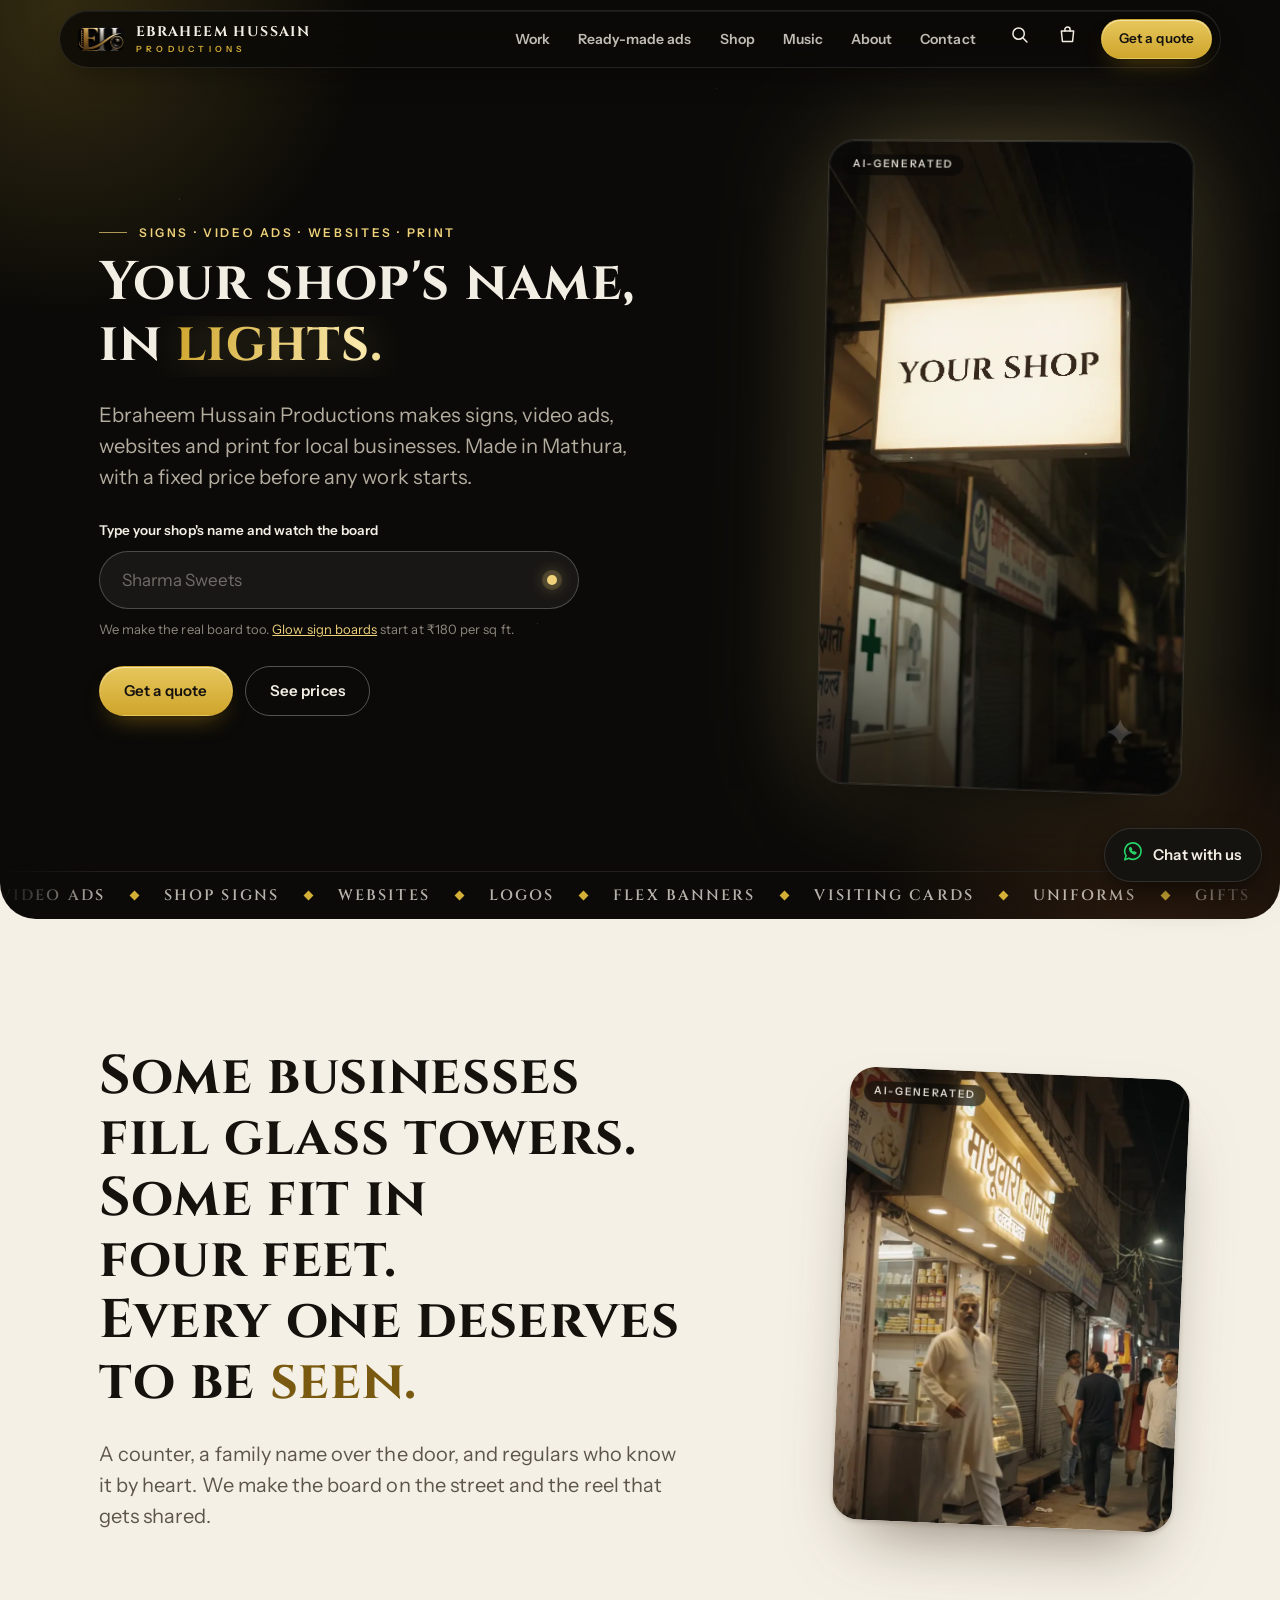
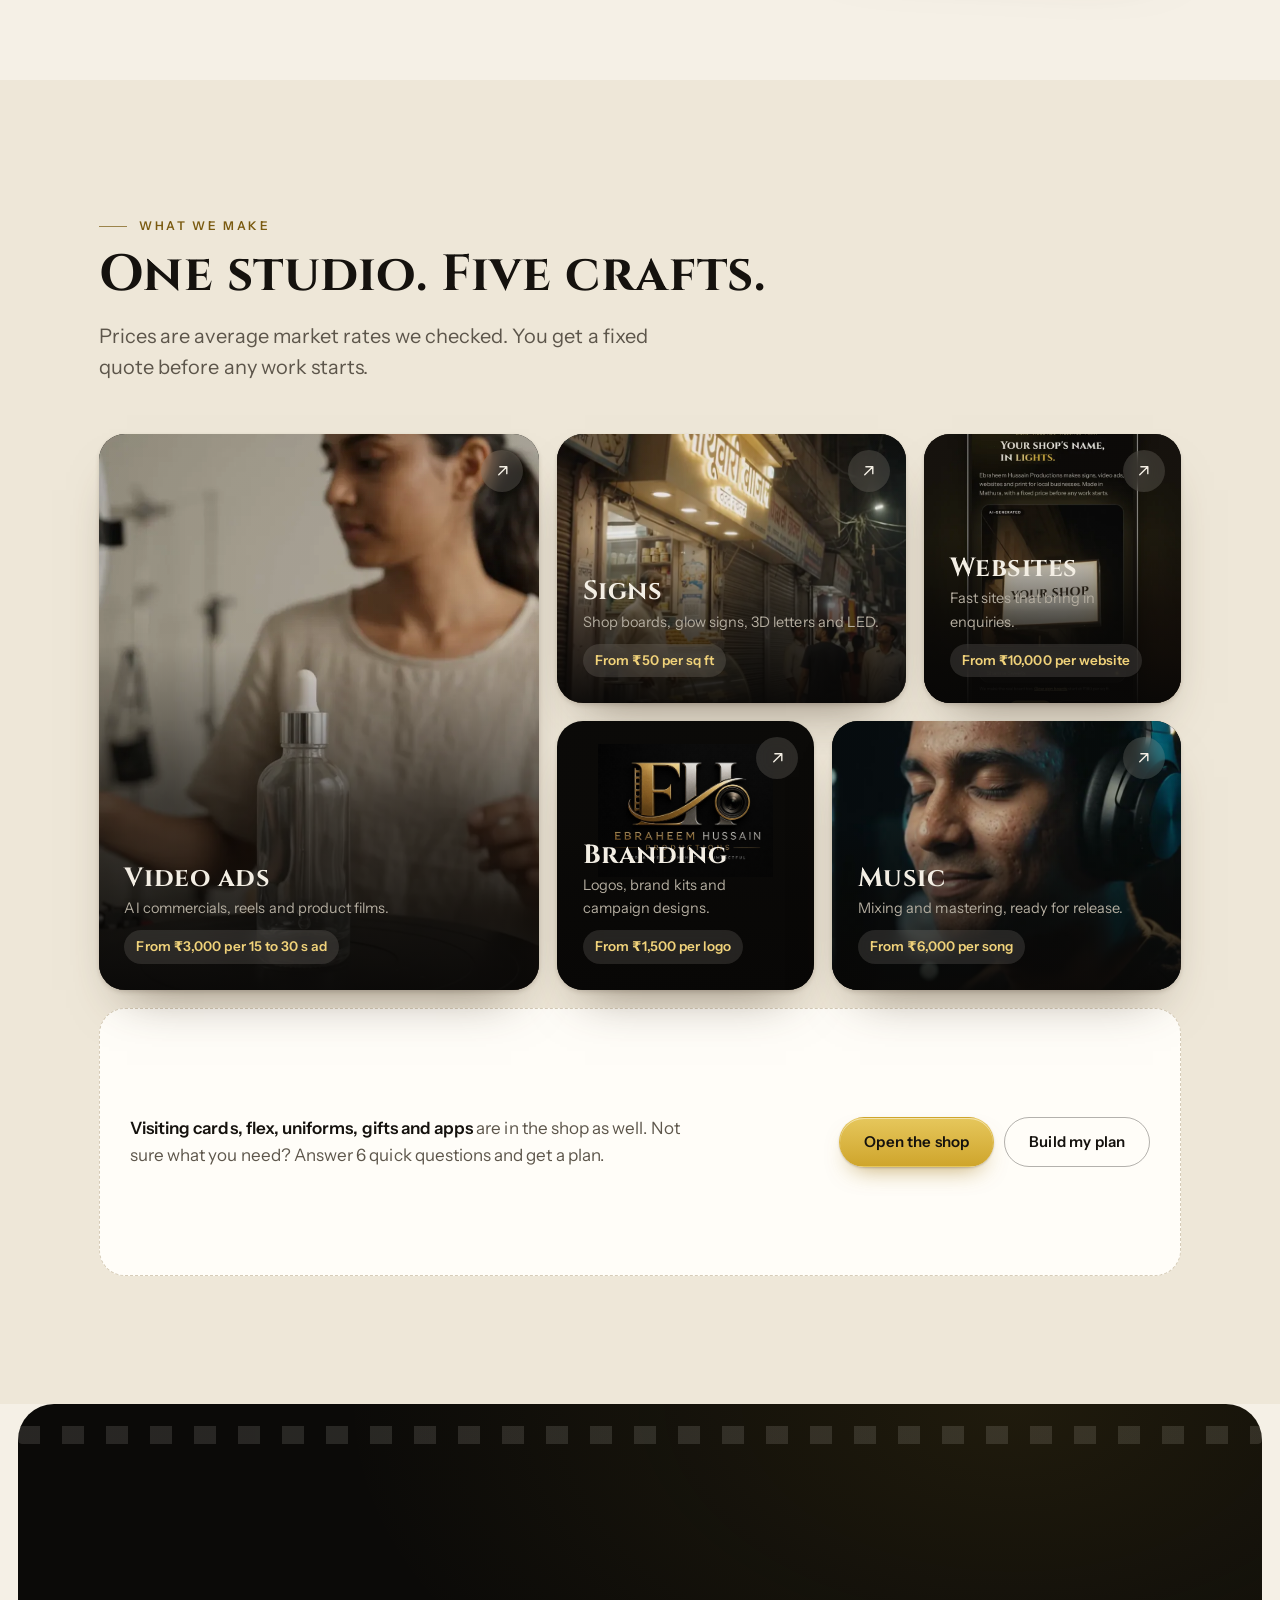
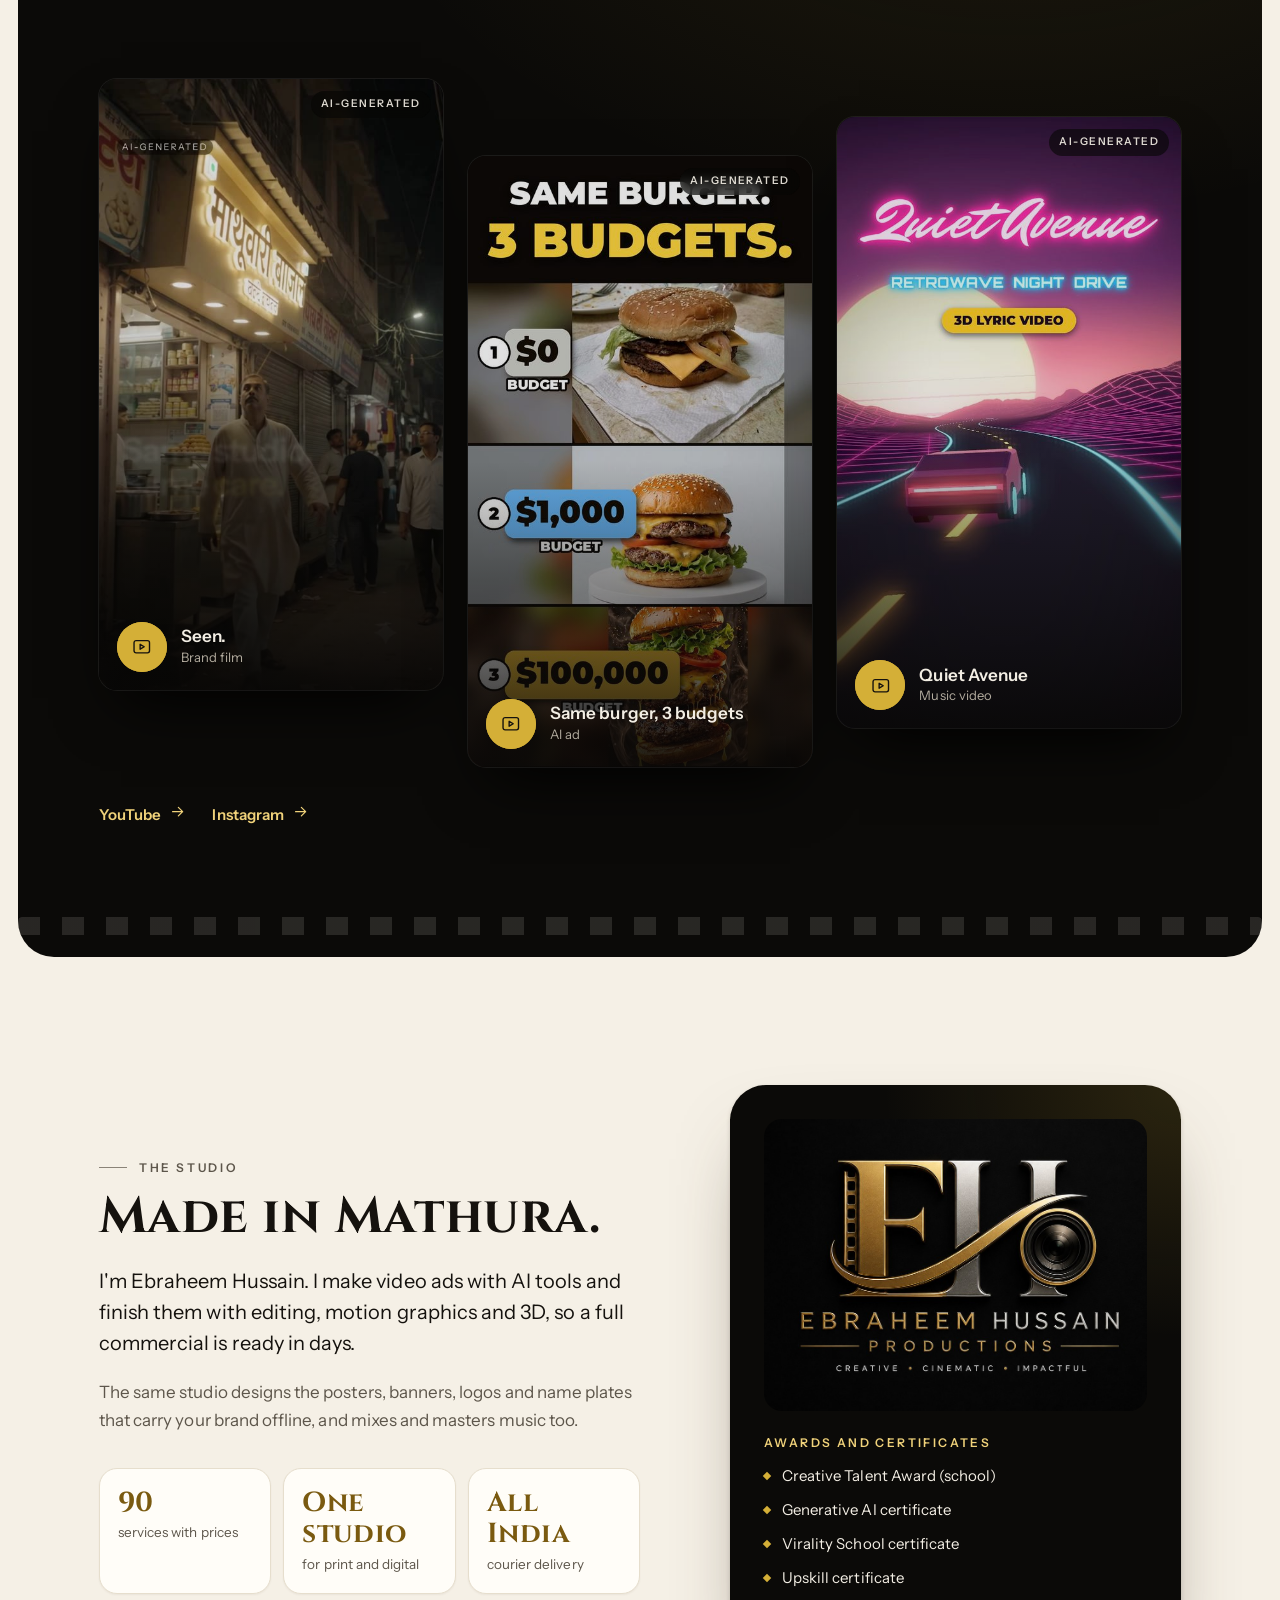
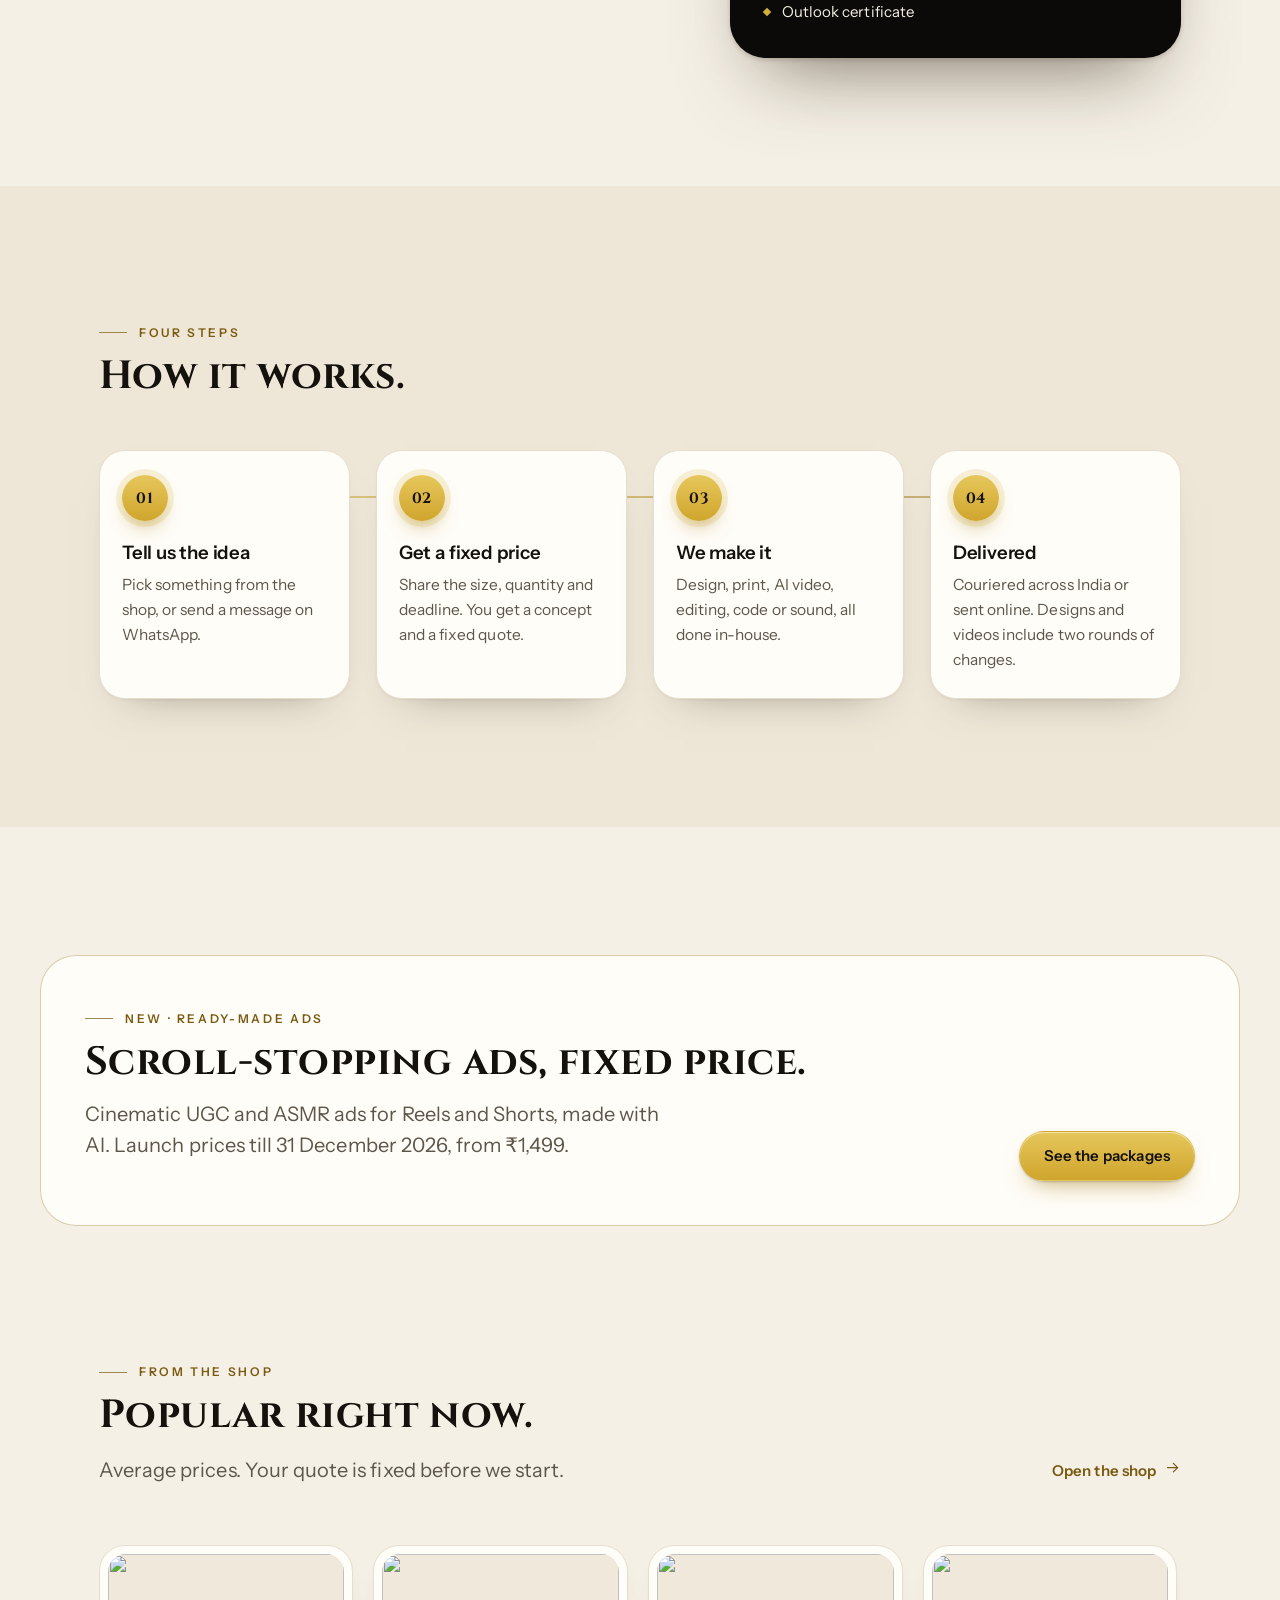
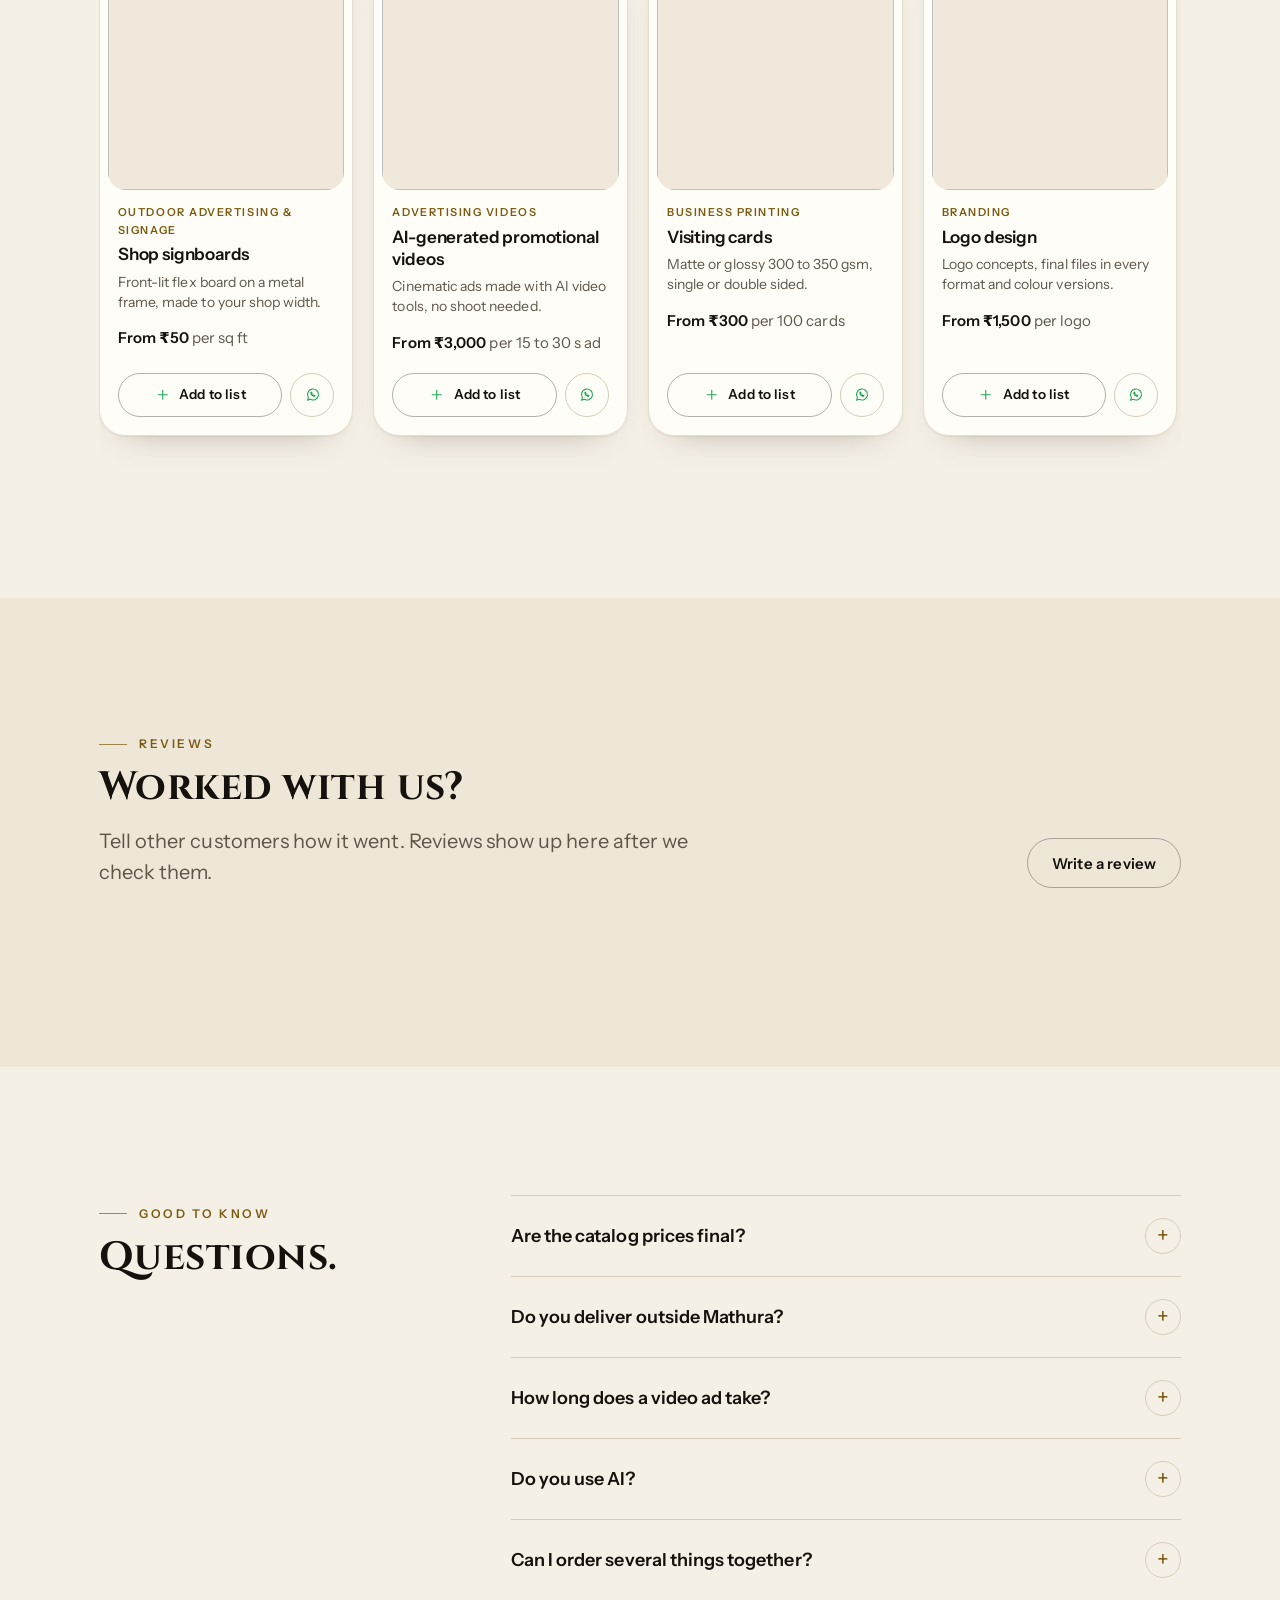
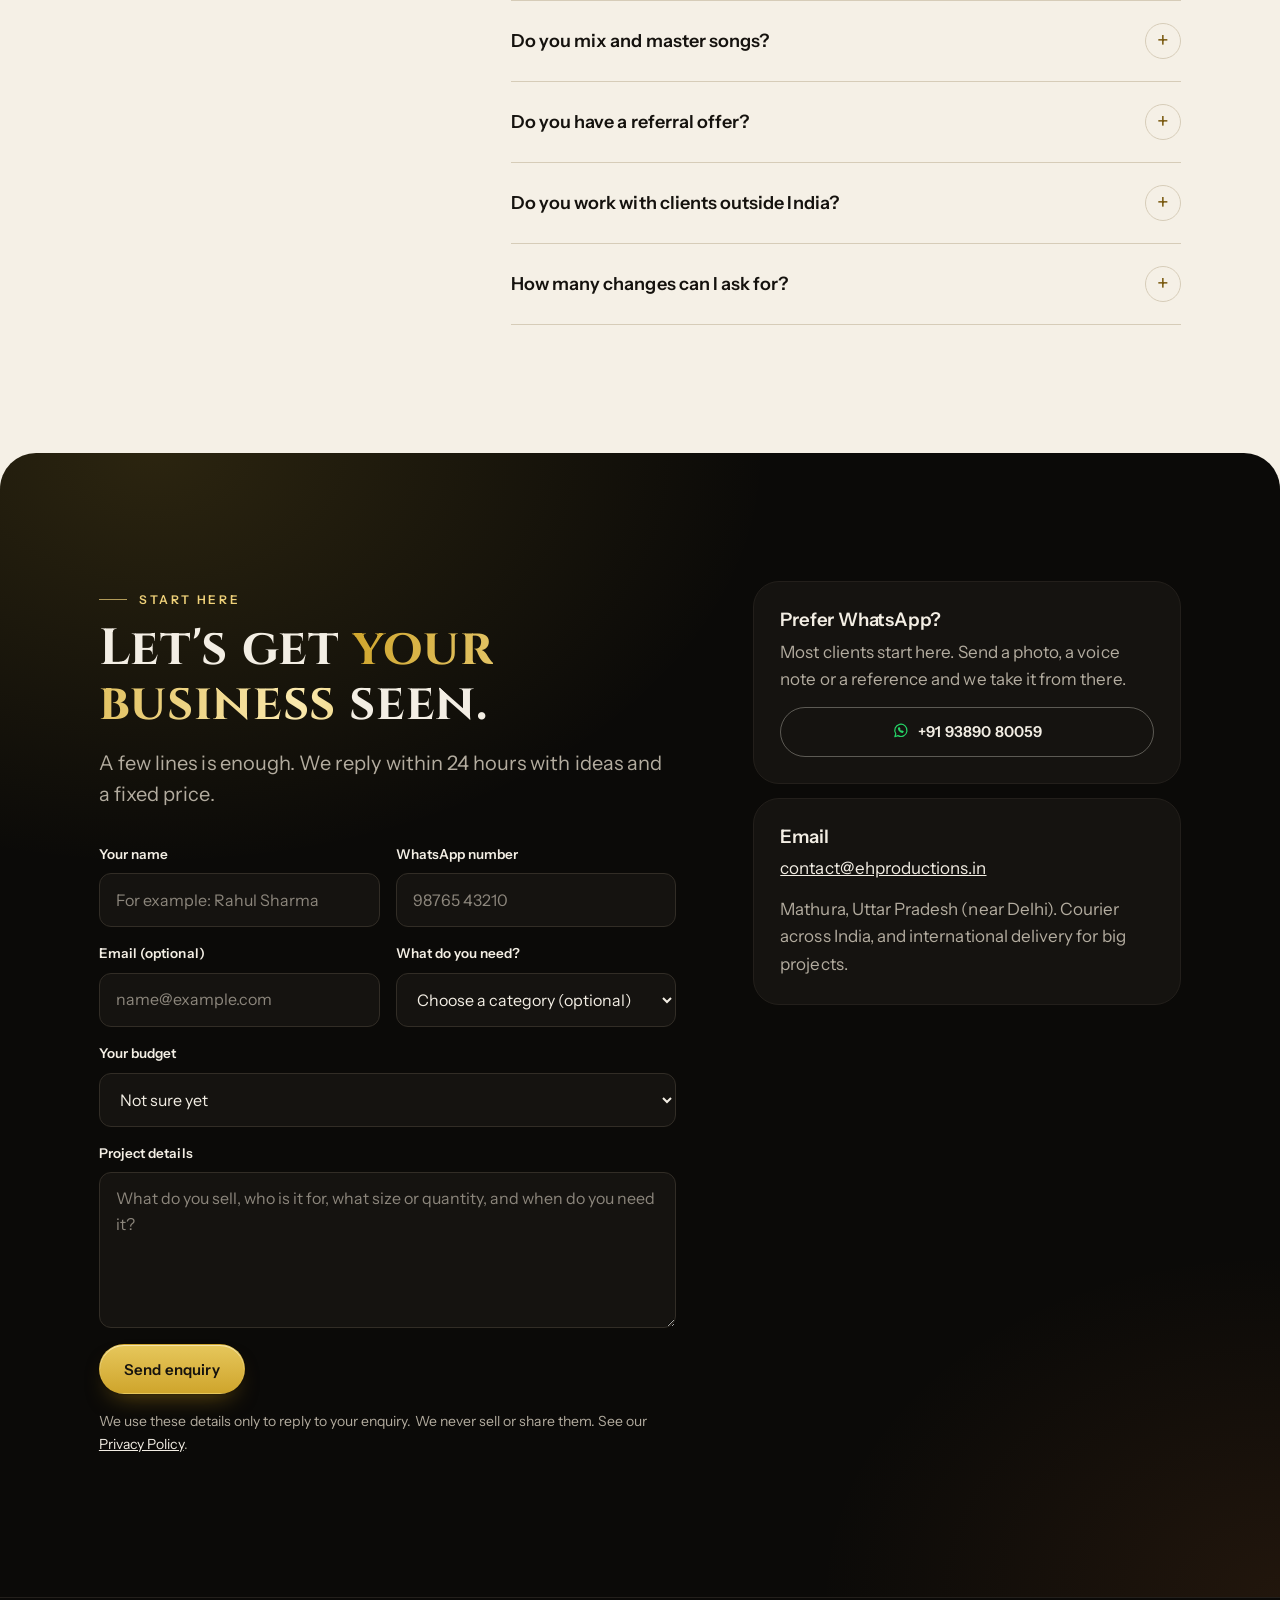
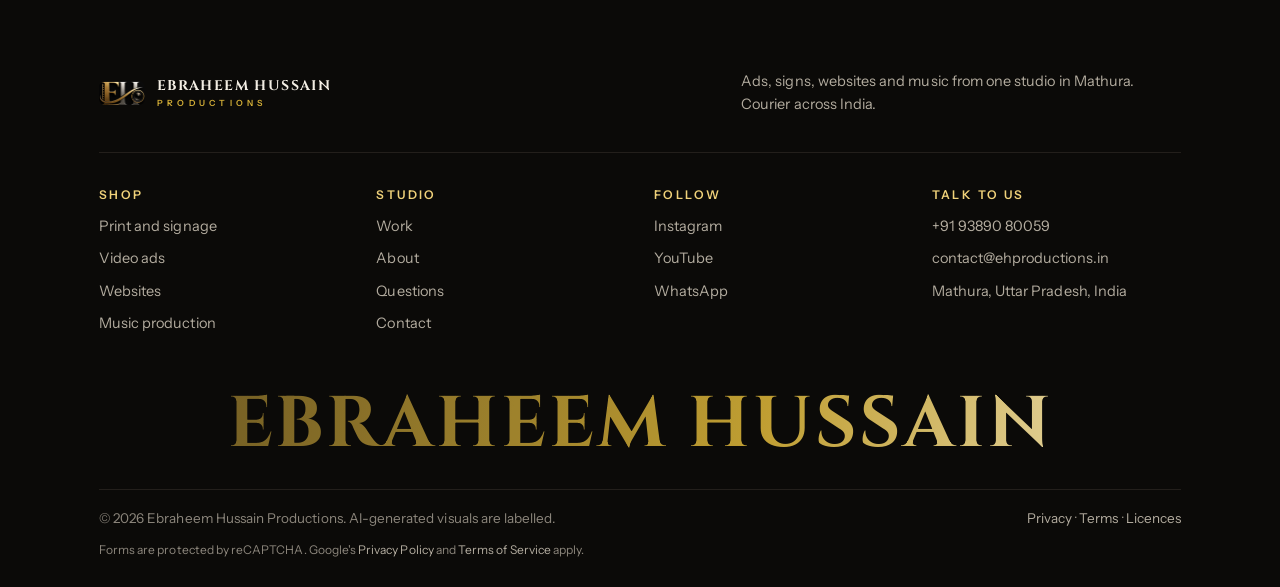
==== commit f3e8f396: "Ready-made ads: a sample video on every package card (5 AI samples), lazy play on screen Co-Authored" ====
--- a/index.html
+++ b/index.html
@@ -22,7 +22,7 @@
   <link rel="preload" href="assets/fonts/font-text-400.woff2" as="font" type="font/woff2" crossorigin>
   <link rel="preload" href="assets/fonts/font-serif-700.woff2" as="font" type="font/woff2" crossorigin>
   <link rel="preconnect" href="https://images.unsplash.com">
-  <link rel="stylesheet" href="css/styles.css?v=4ce2a9ae">
+  <link rel="stylesheet" href="css/styles.css?v=99dd314d">
   <script type="application/ld+json">
   {"@context":"https://schema.org","@type":"ProfessionalService","name":"Ebraheem Hussain Productions",
    "description":"AI video ads, websites, apps, branding, signage, flex banners, printing, uniforms, promotional gifts and music mixing and mastering. Courier all over India.",
@@ -356,8 +356,8 @@
     <div class="player__box" id="player-box"></div>
     <form method="dialog"><button class="btn btn--gold btn--sm player__close">Close video</button></form>
   </dialog>
-  <script type="module" src="js/hero.js?v=4ce2a9ae"></script>
-  <script type="module" src="js/motion.js?v=4ce2a9ae"></script>
-  <script type="module" src="js/main.js?v=4ce2a9ae"></script>
+  <script type="module" src="js/hero.js?v=99dd314d"></script>
+  <script type="module" src="js/motion.js?v=99dd314d"></script>
+  <script type="module" src="js/main.js?v=99dd314d"></script>
 </body>
 </html>
--- a/css/styles.css
+++ b/css/styles.css
@@ -868,3 +868,6 @@
   .ads-hero__grid { grid-template-columns: 1fr; }
   .ads-sample:nth-child(2) { transform: none; }
 }
+.ads-card__clip { margin: -6px -6px 6px; }
+.ads-card__clip video { display: block; width: 100%; aspect-ratio: 9 / 16; max-height: 420px; object-fit: cover; border-radius: var(--r-md); background: #0b0a08; }
+.ads-card__clip figcaption { margin-top: 6px; font-size: 12px; color: var(--faint); }
